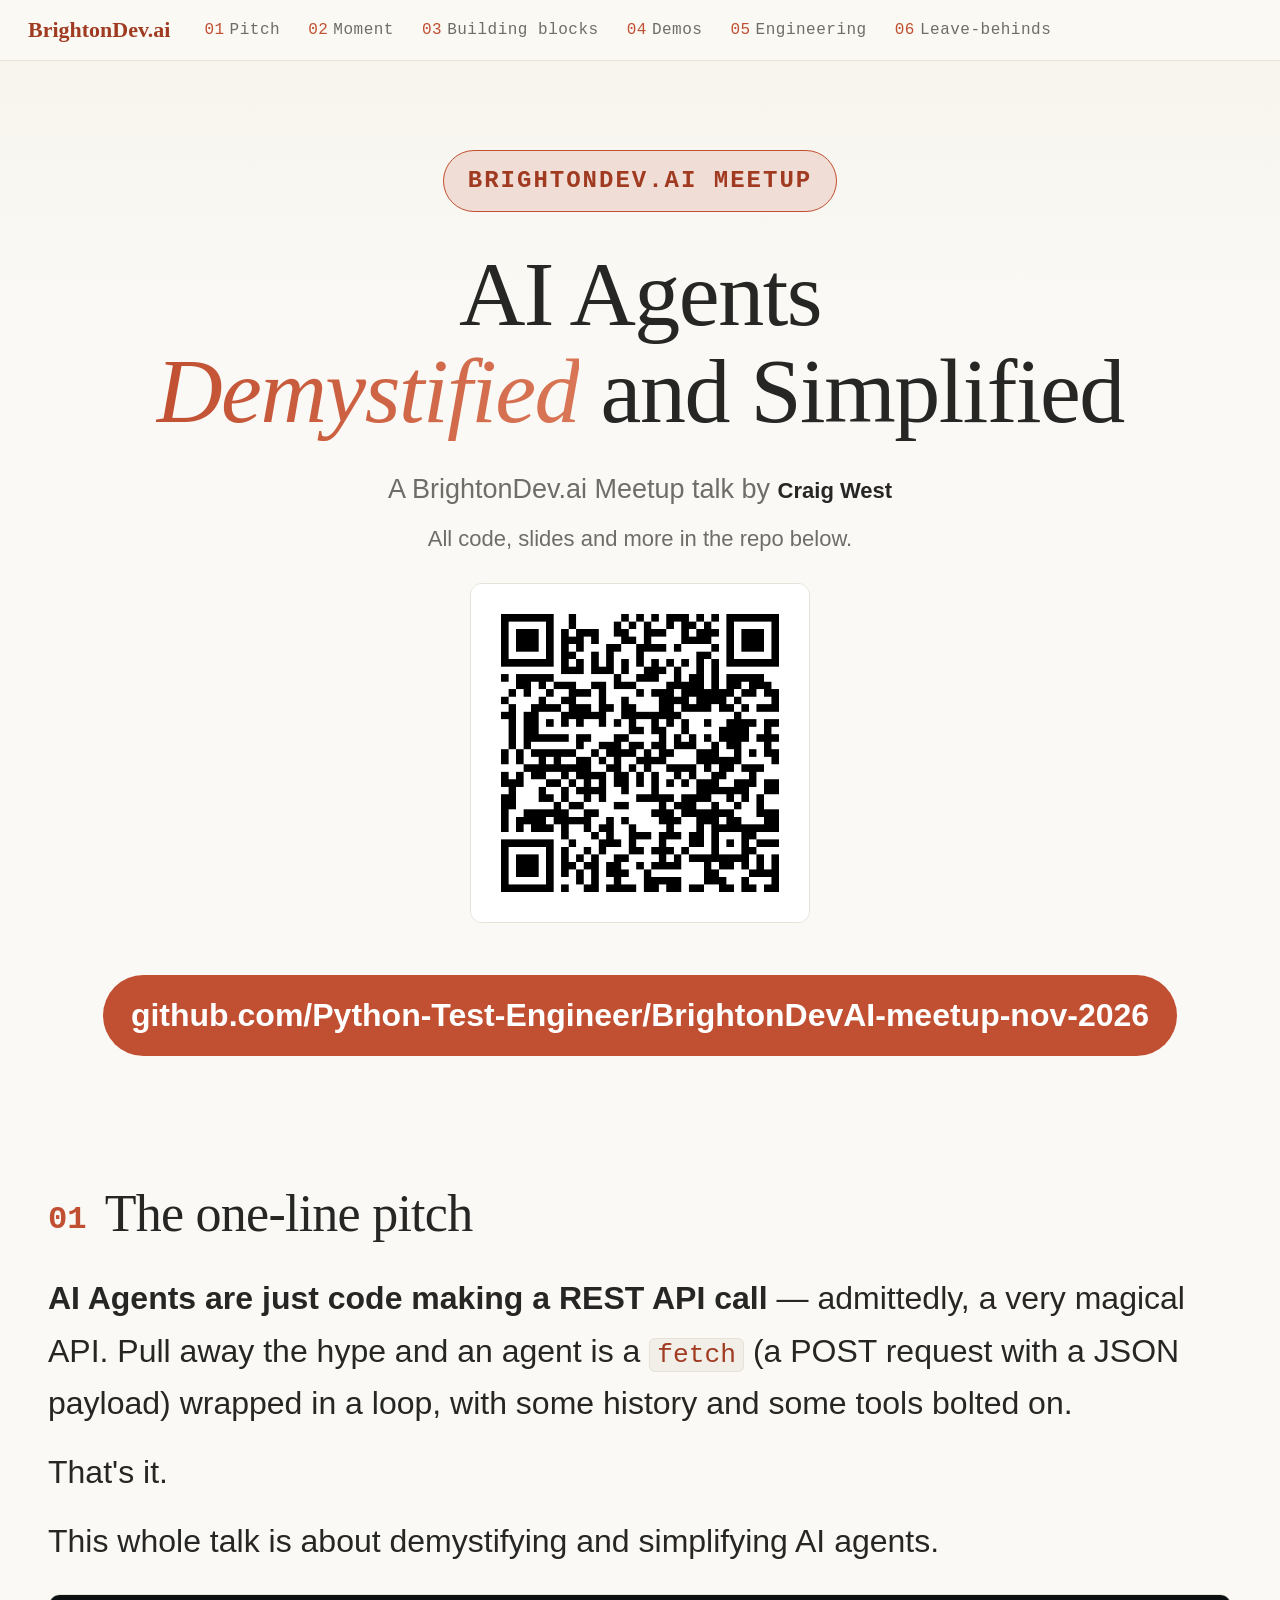
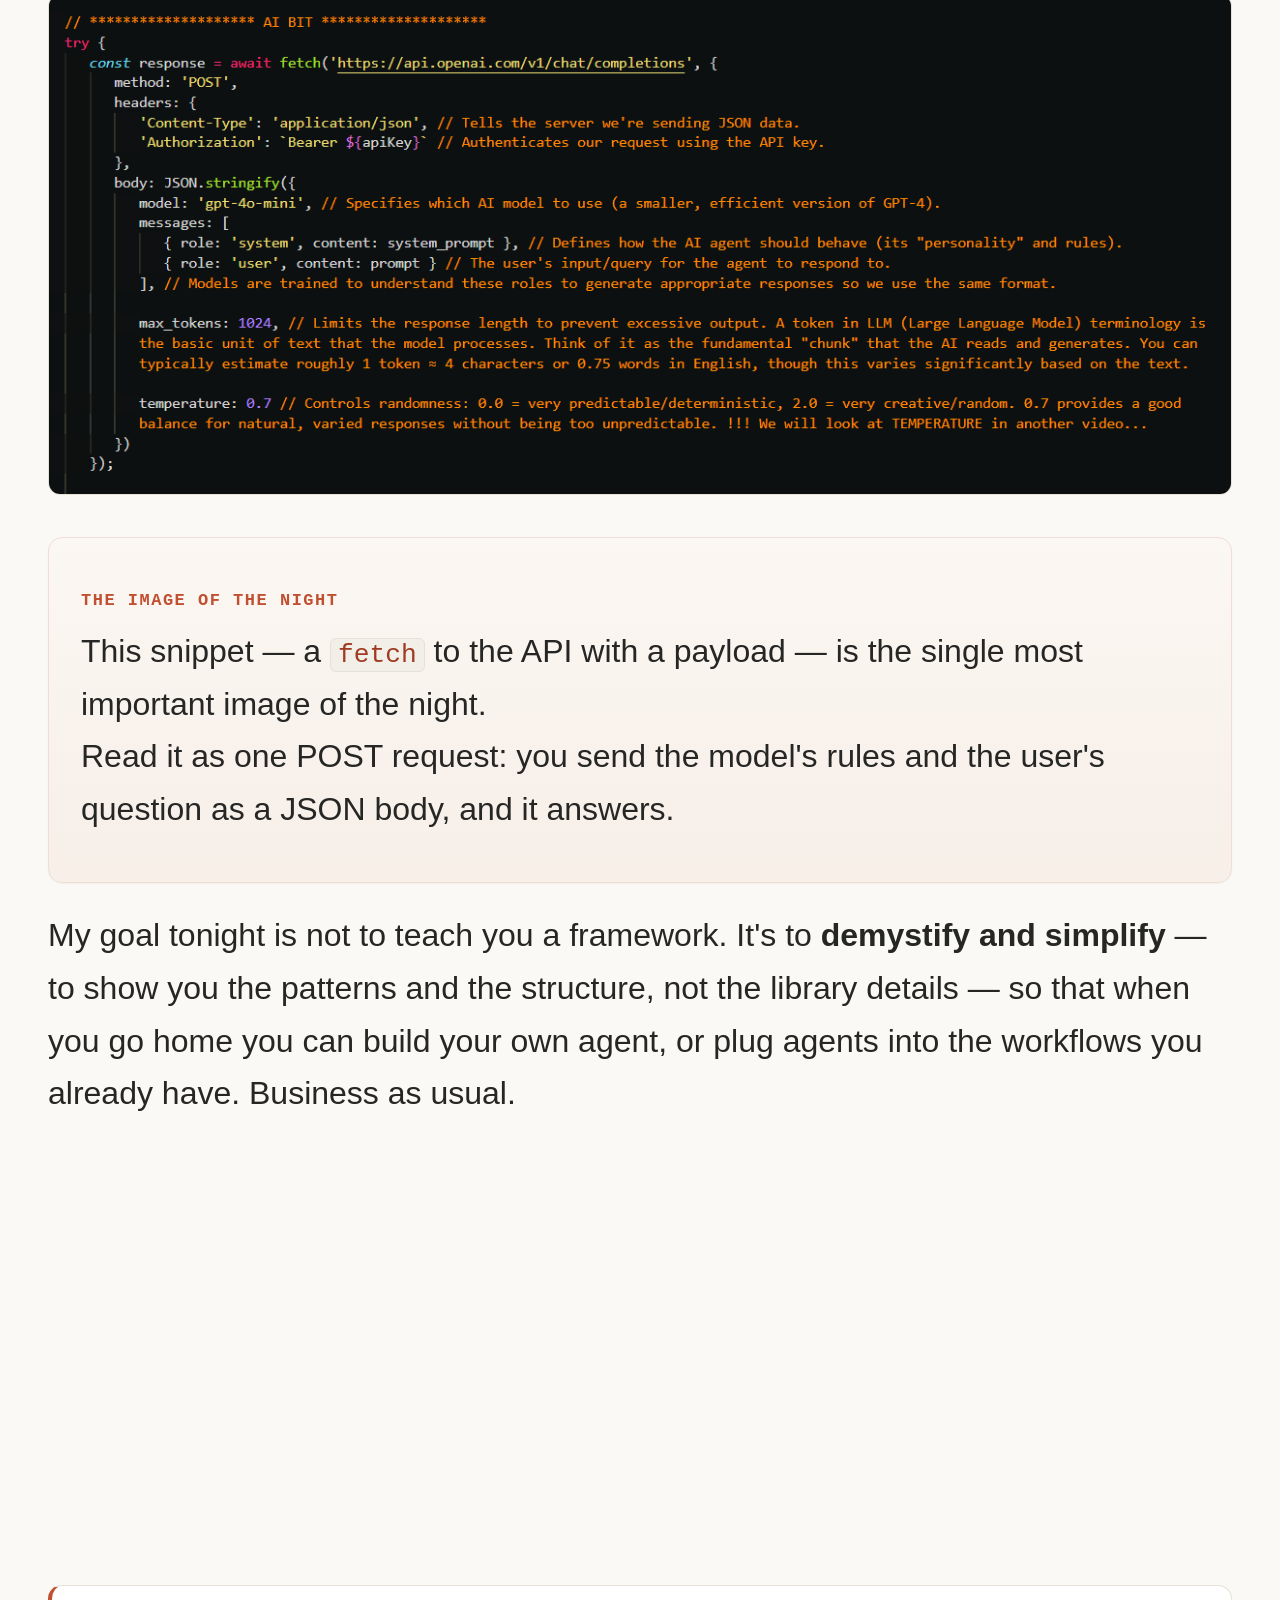
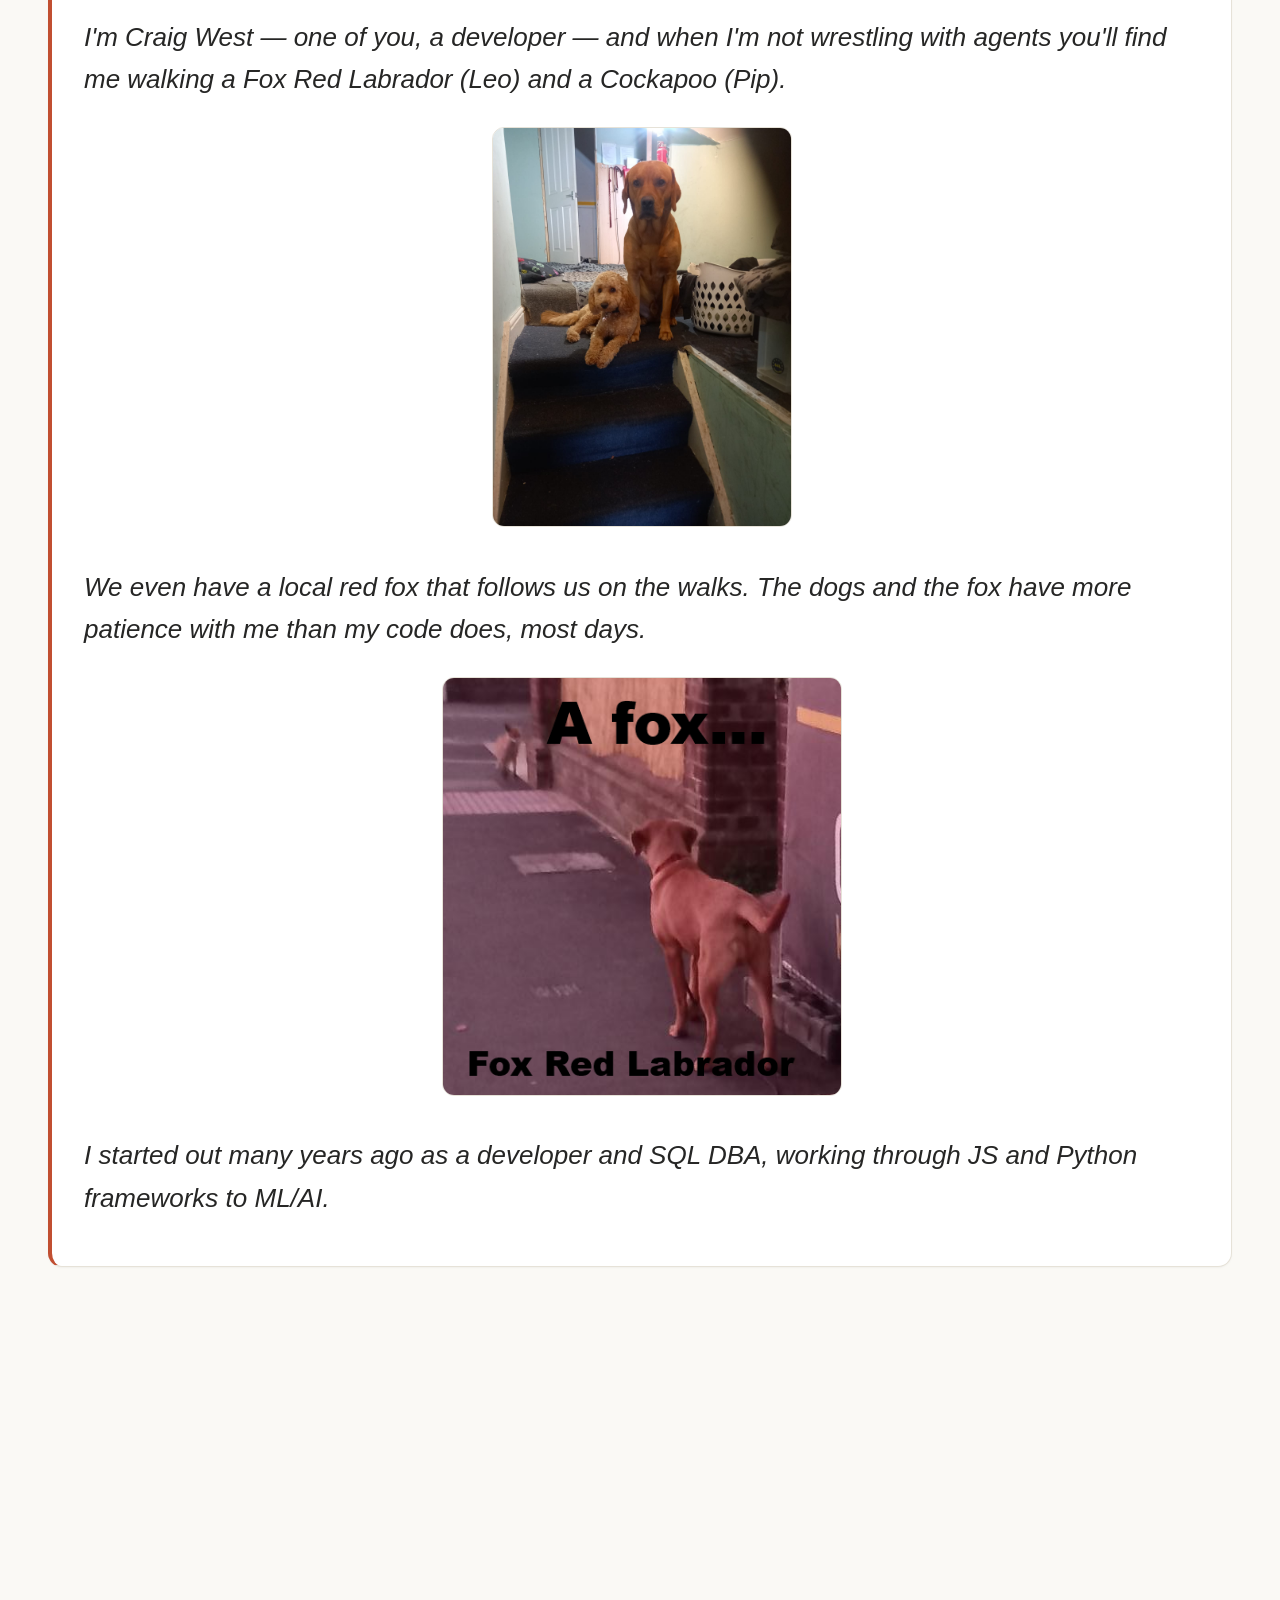
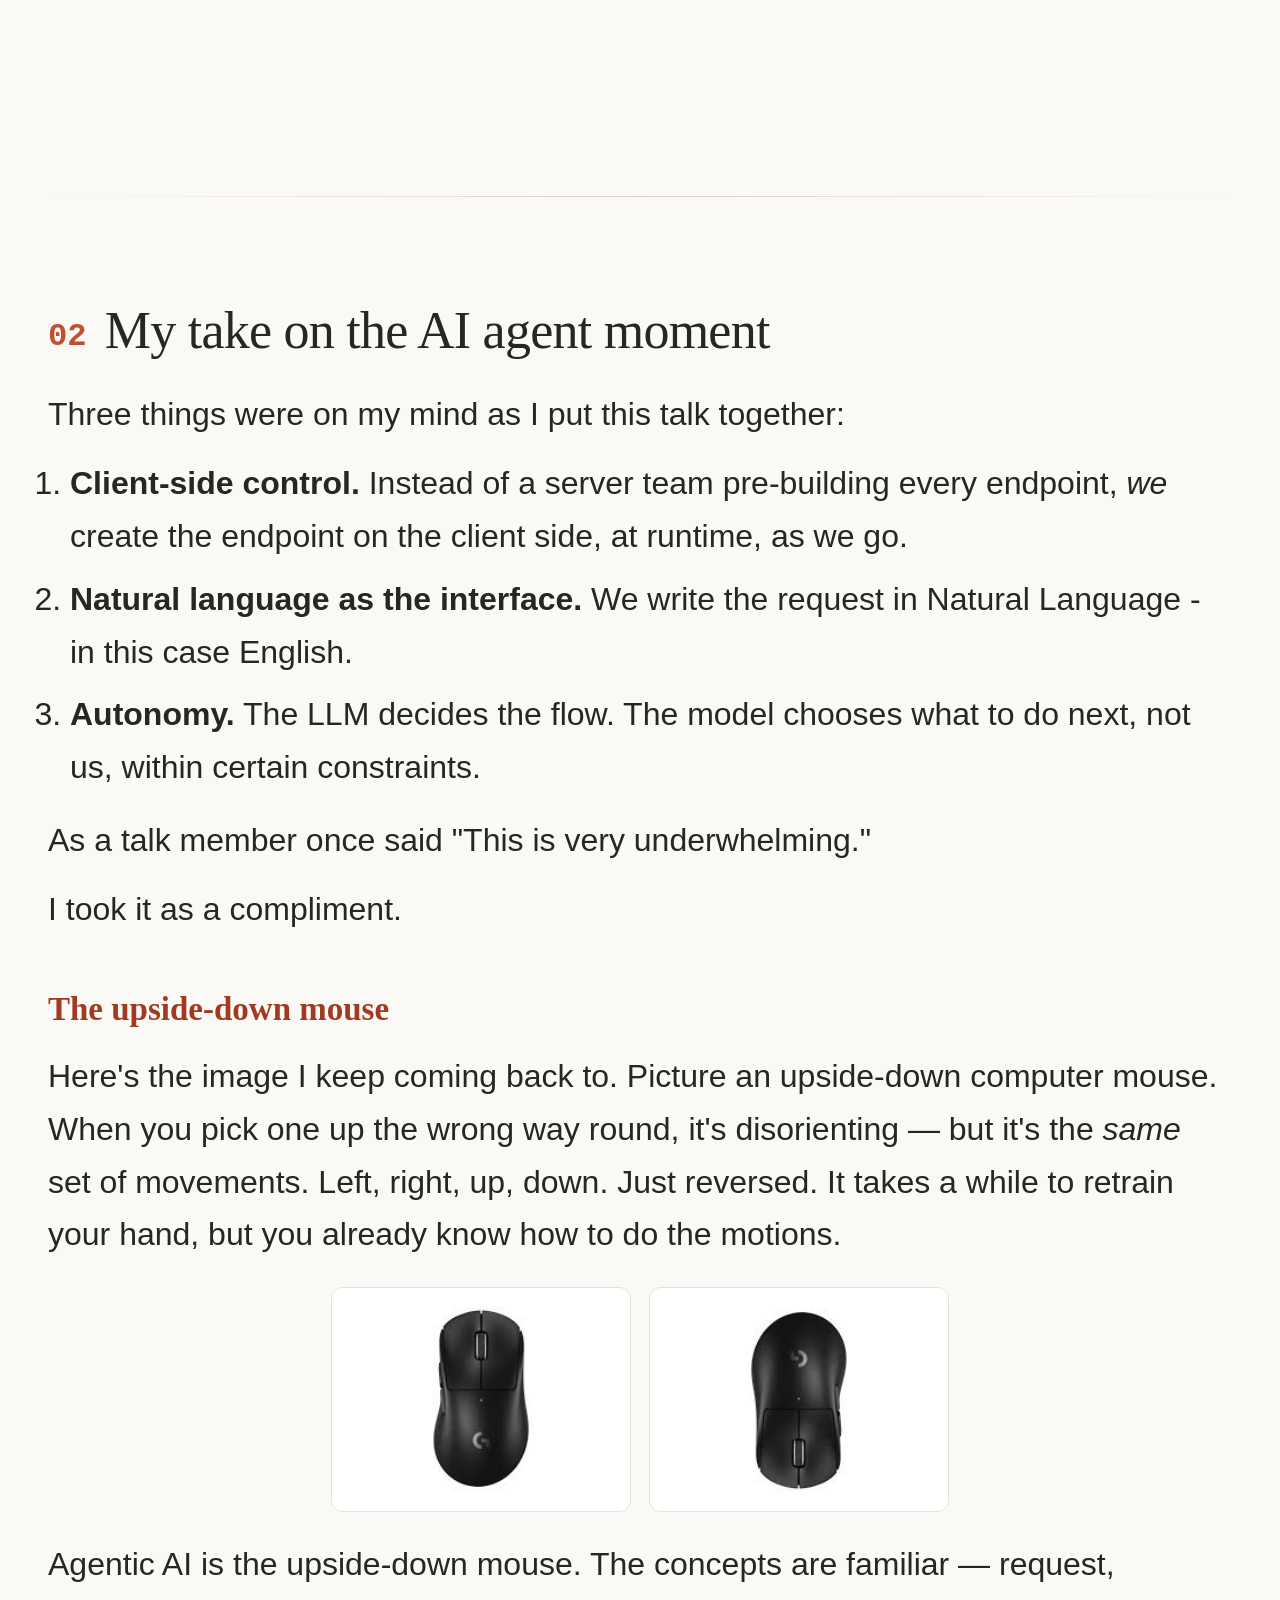
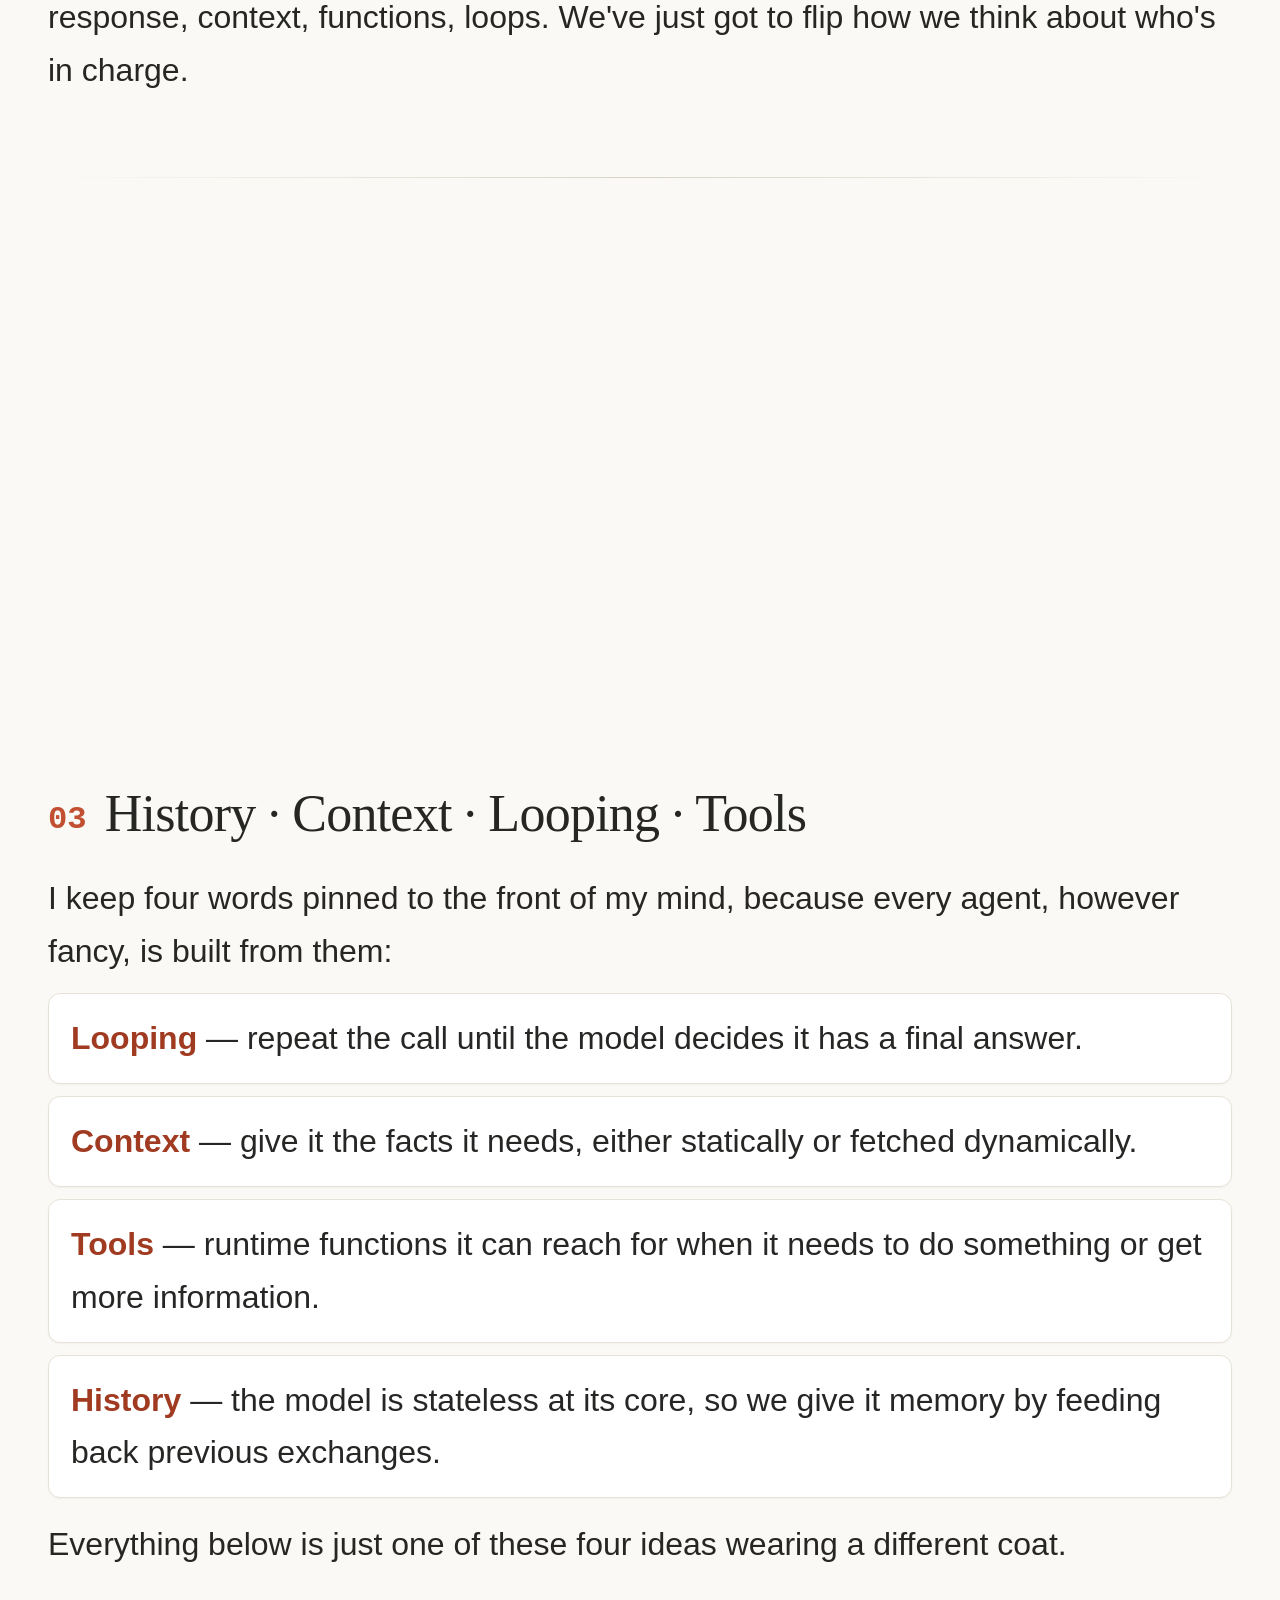
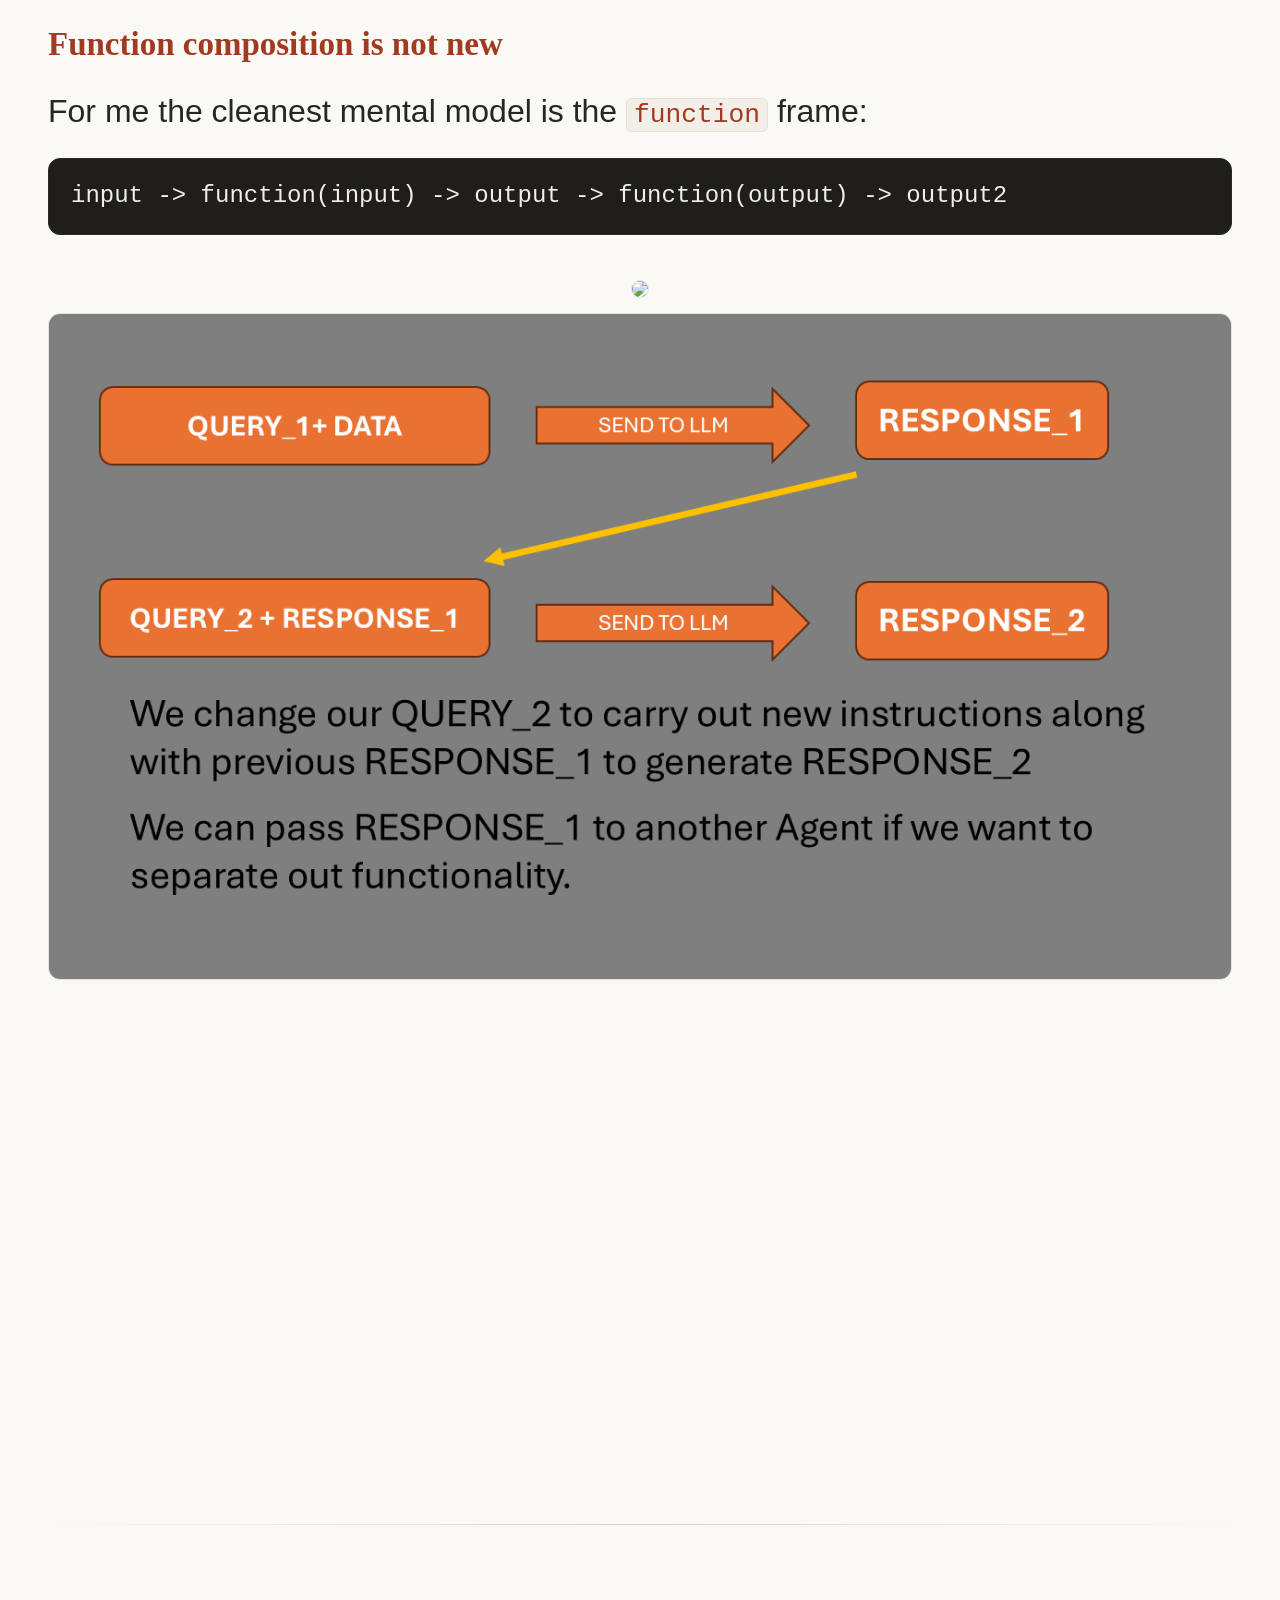
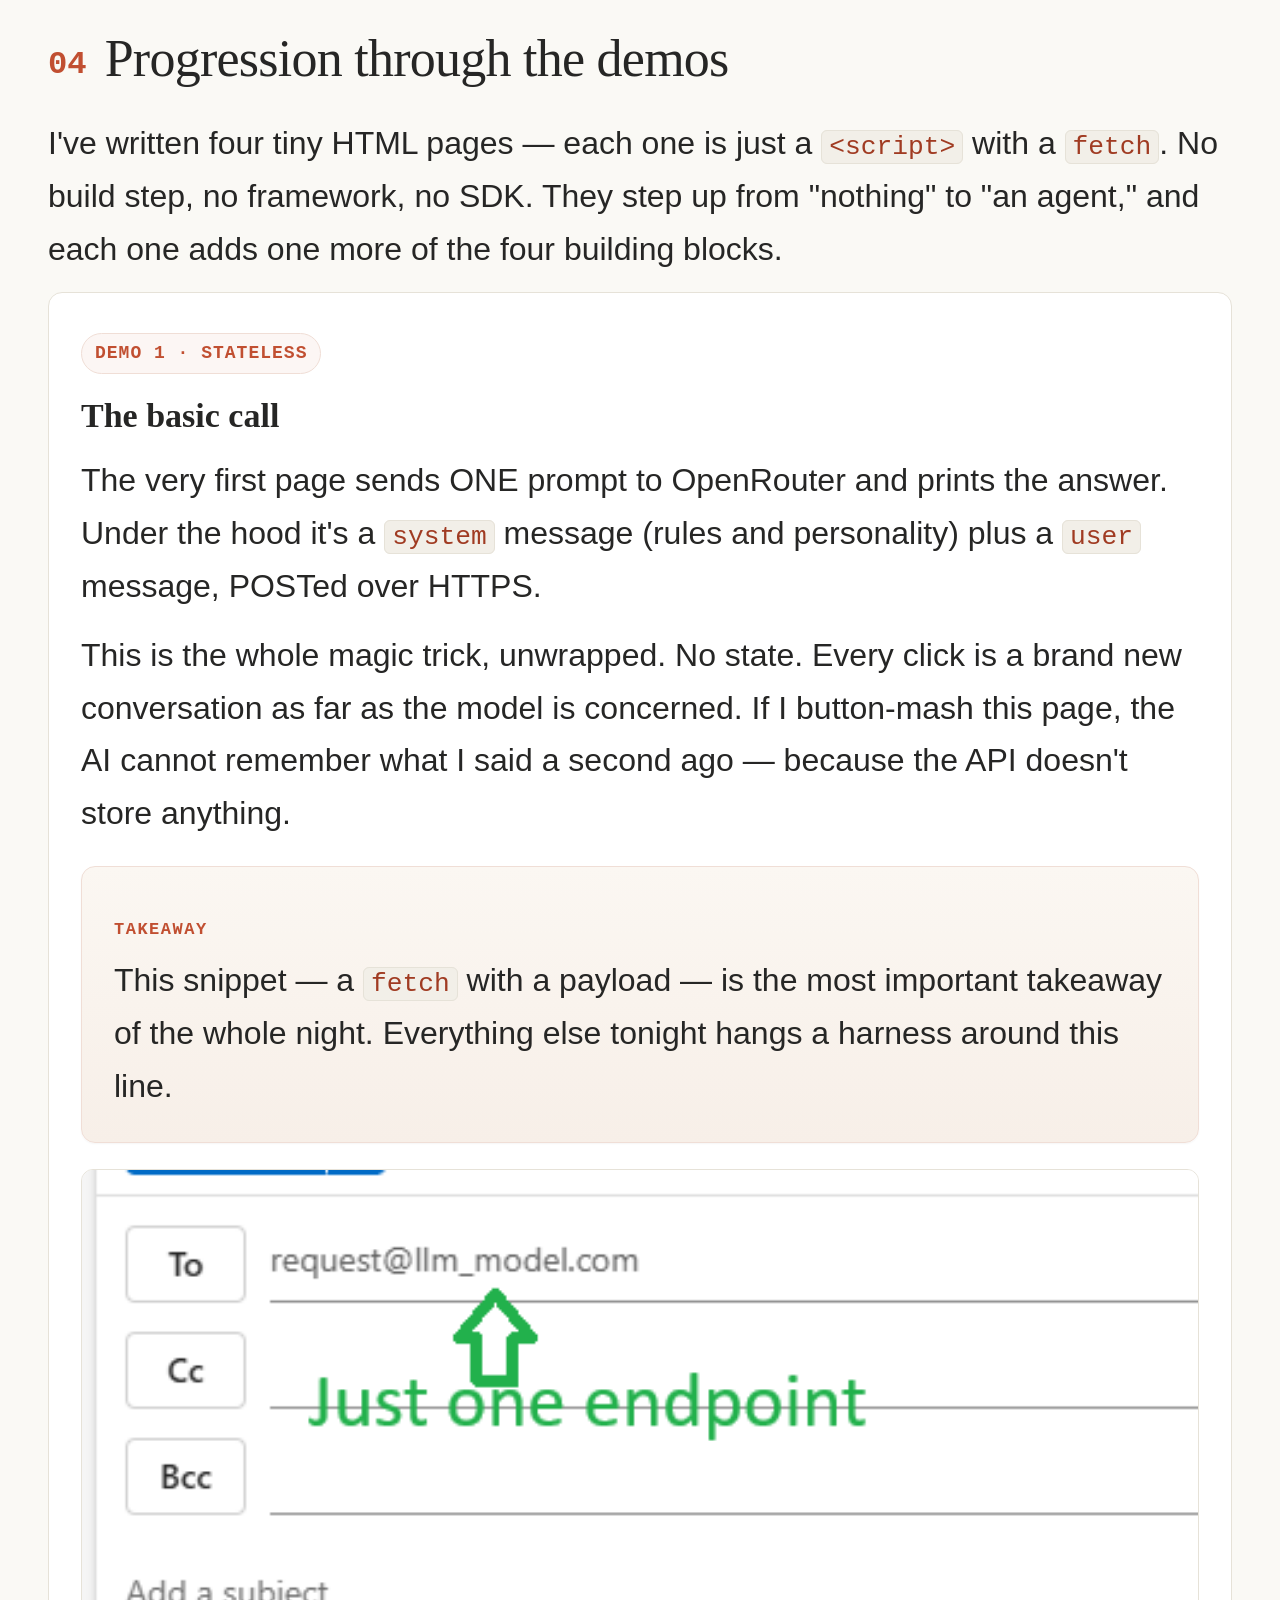
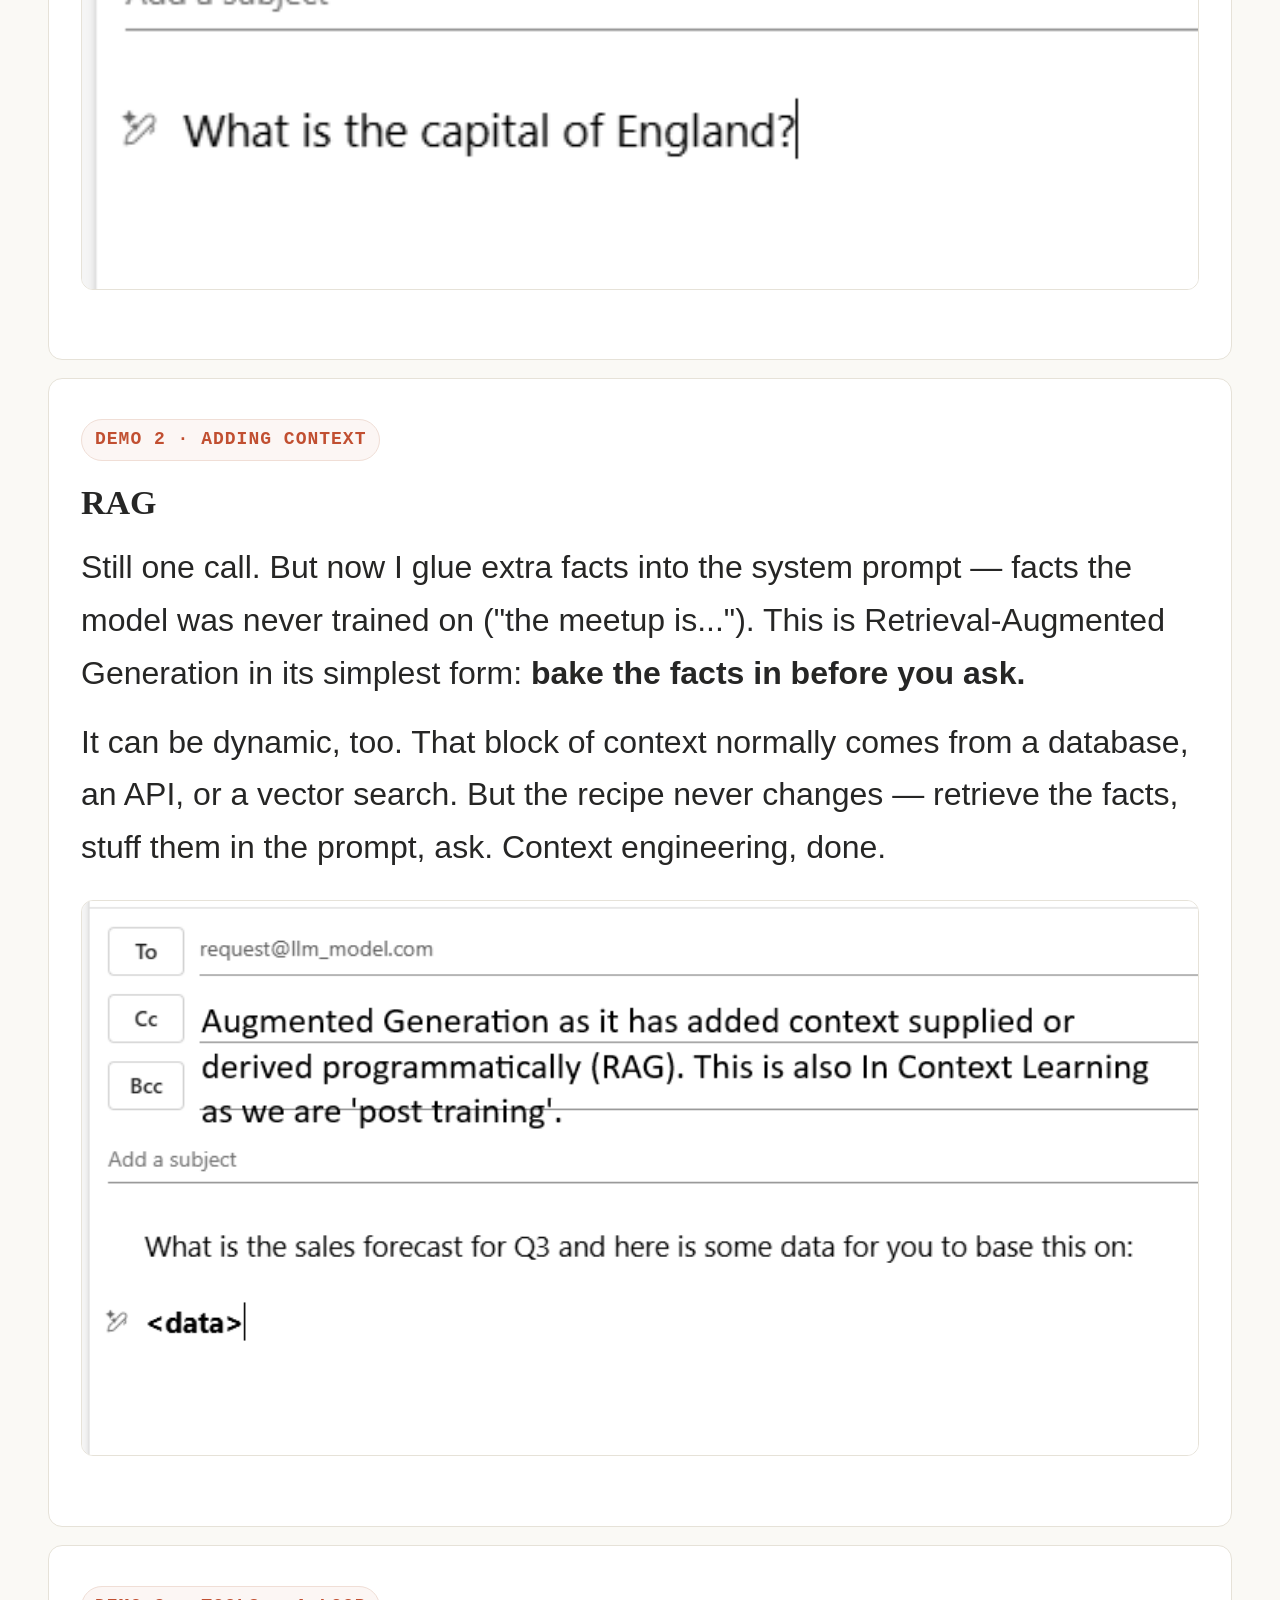
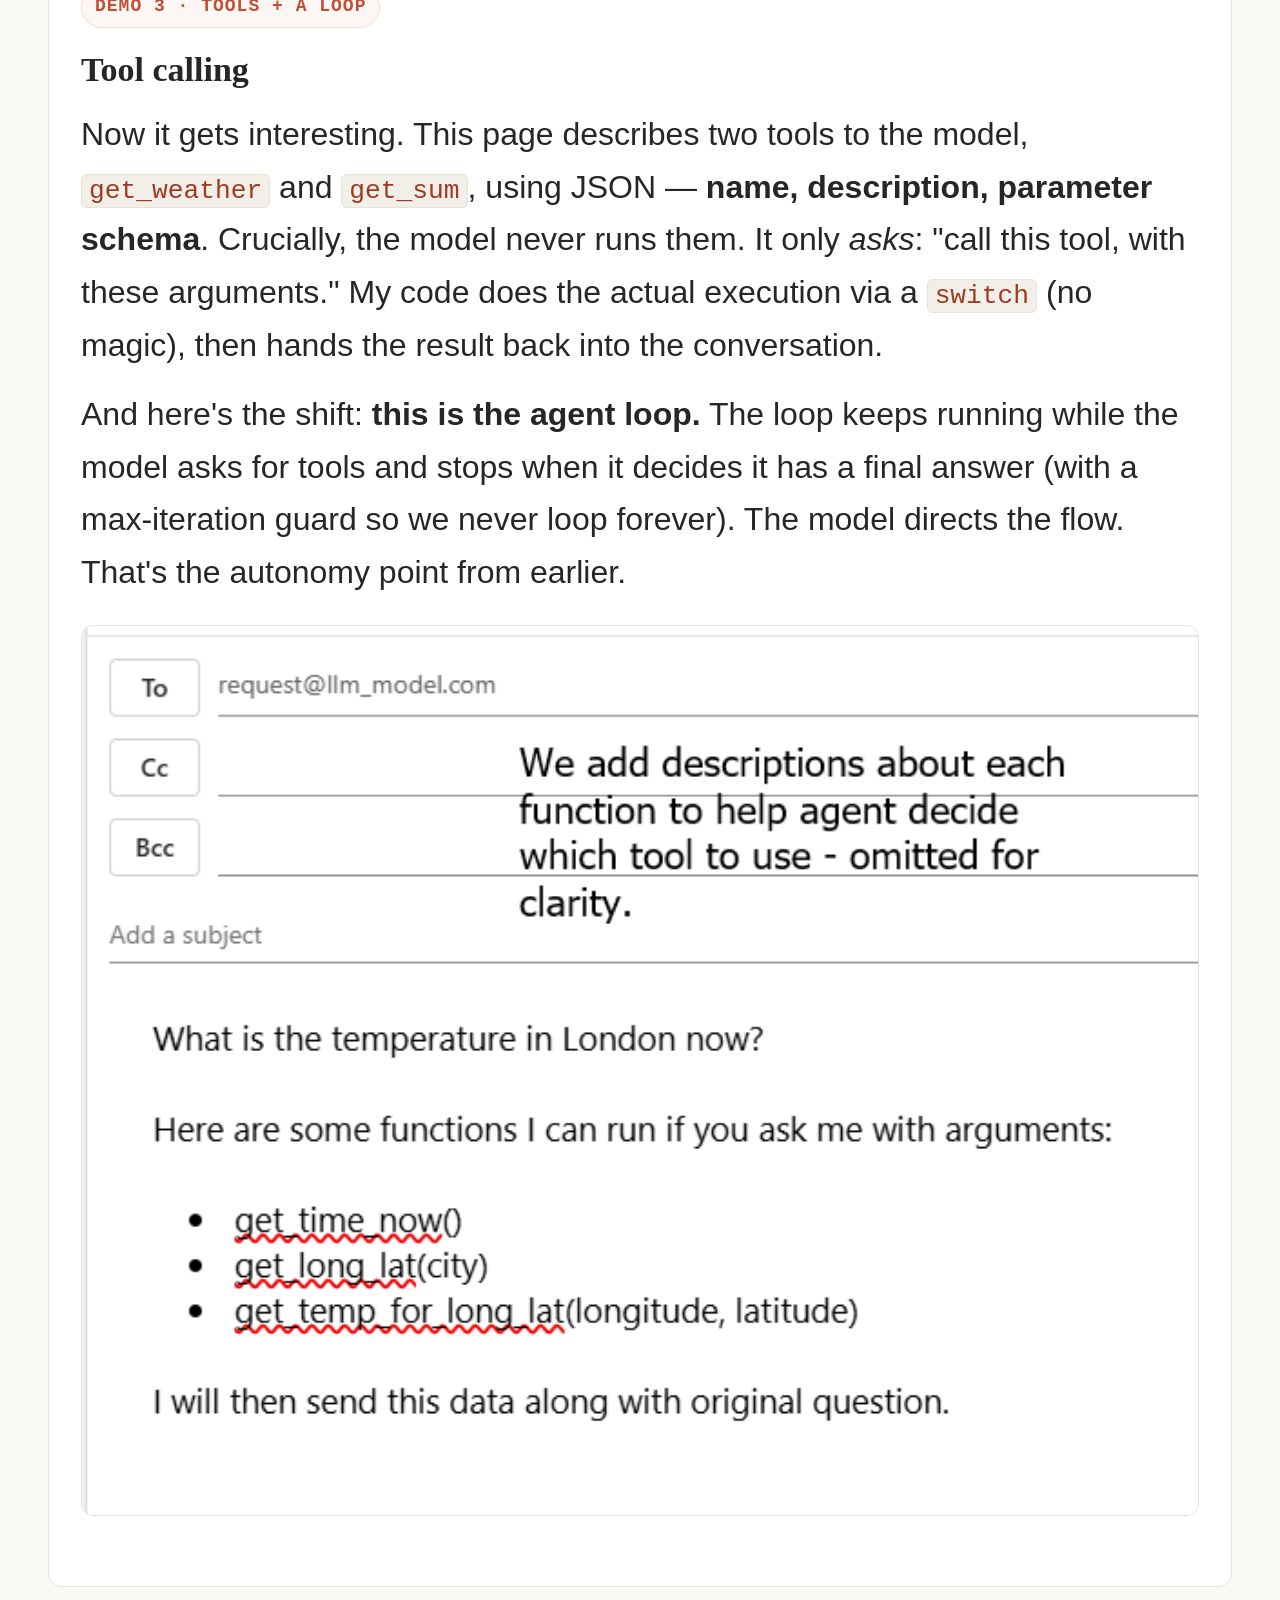
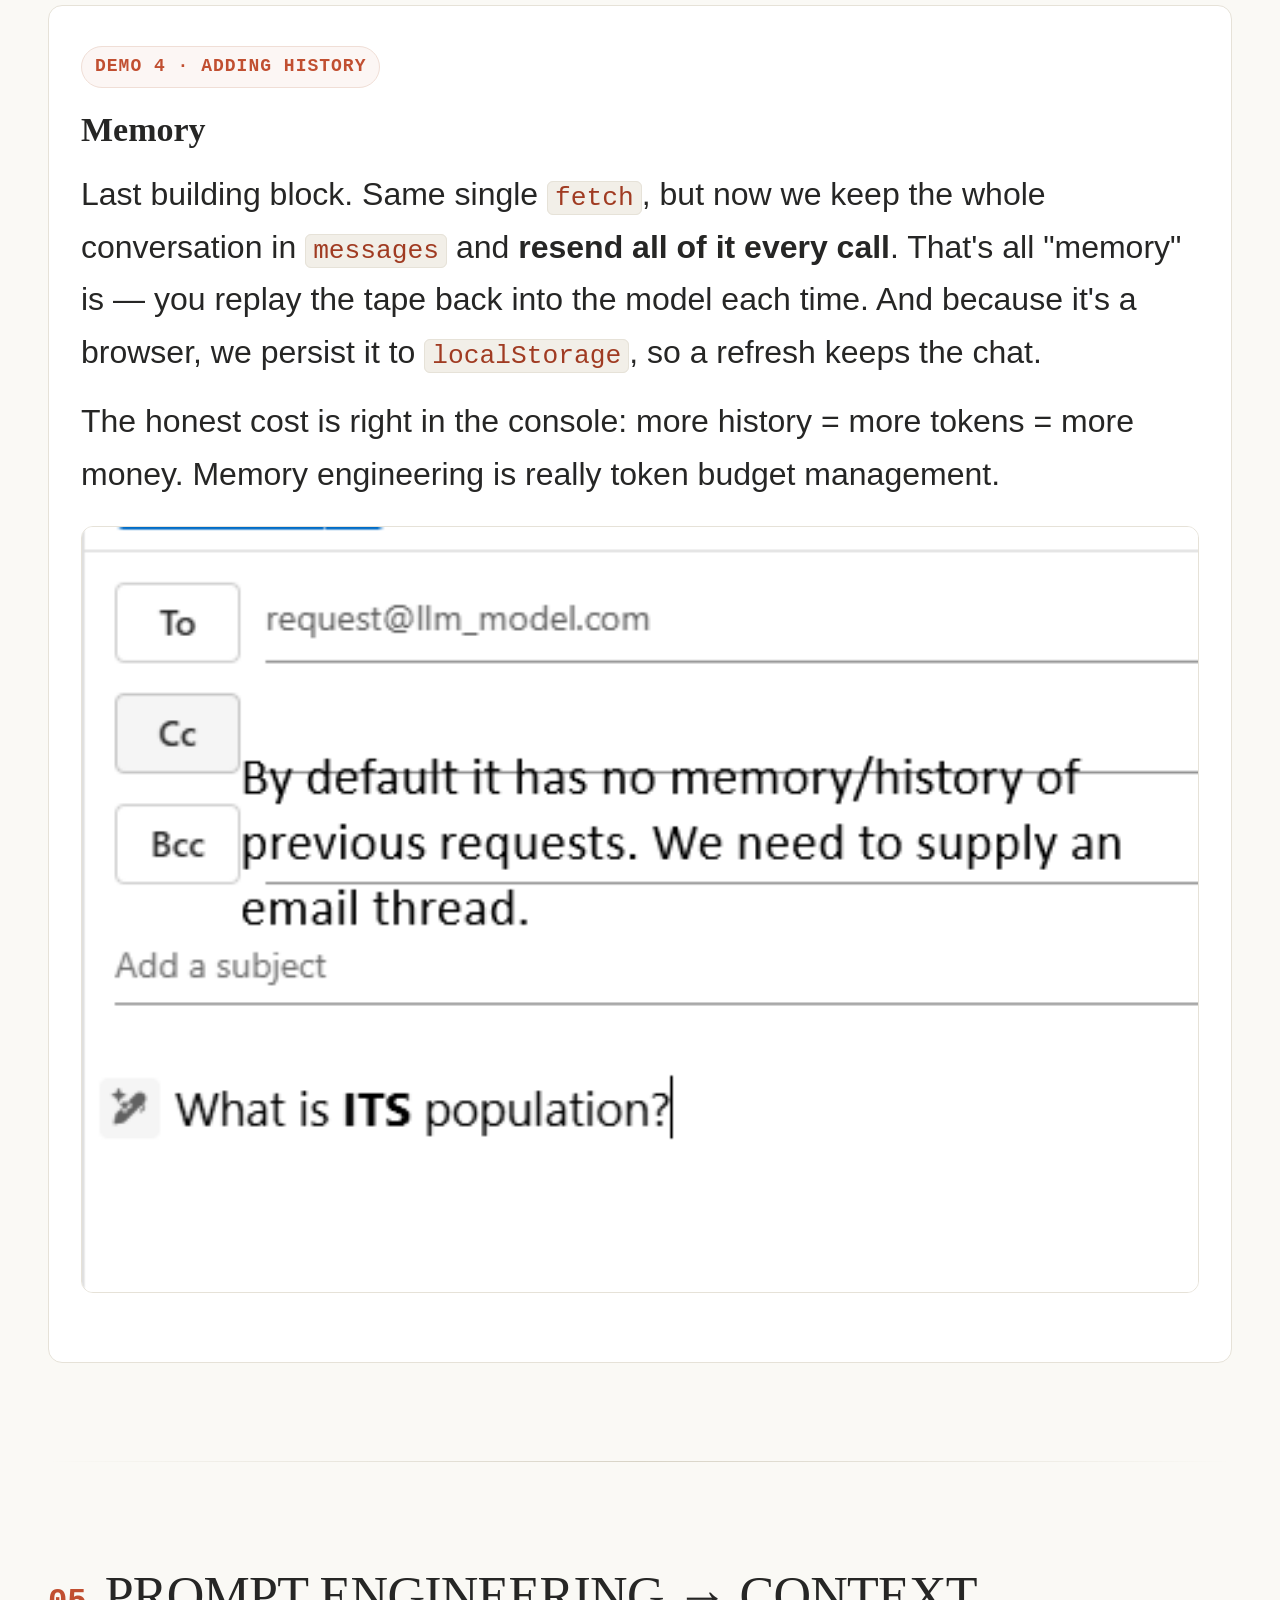
==== TALK.html @ 9b1388b6 "add navbar" ====
<!DOCTYPE html>
<html lang="en">

<head>
  <meta charset="UTF-8">
  <meta name="viewport" content="width=device-width, initial-scale=1.0">
  <title>AI Agents — Demystified and Simplified</title>
  <style>
    :root {
      --bg: #faf9f5;
      --bg-soft: #f2efe8;
      --card: #ffffff;
      --border: #e6e2d8;
      --border-strong: #d8d3c6;
      --ink: #262625;
      --muted: #6e6d68;
      --faint: #8f8d86;
      --clay: #c14f31;
      --clay-strong: #a03b22;
      --clay-soft: #f0ded6;
      --rust: #d97757;
      --code-bg: #1f1e1d;
      --code-ink: #f0eee6;
      --code-muted: #8f8c84;
      --radius: 14px;
      --serif: "Georgia", "Times New Roman", "Iowan Old Style", serif;
      --sans: -apple-system, BlinkMacSystemFont, "Segoe UI", Roboto, Helvetica, Arial, sans-serif;
      --mono: "SFMono-Regular", ui-monospace, Consolas, "Liberation Mono", Menlo, monospace;
    }

    * {
      box-sizing: border-box;
      margin: 0;
      padding: 0;
    }

    html {
      scroll-behavior: smooth;
    }

    body {
      font-family: var(--sans);
      background: linear-gradient(180deg, #f7f4ec 0%, var(--bg) 320px);
      color: var(--ink);
      line-height: 1.65;
      -webkit-font-smoothing: antialiased;
      font-size: 32px;
    }

    .wrap {
      max-width: 1280px;
      margin: 0 auto;
      padding: 0 48px 120px;
    }

    @media (max-width: 640px) {
      .wrap {
        padding: 0 20px 90px;
      }
    }

    /* ---------- nav ---------- */
    nav.top {
      position: fixed;
      top: 0;
      left: 0;
      right: 0;
      z-index: 500;
      display: flex;
      align-items: center;
      flex-wrap: nowrap;
      gap: 4px;
      background: rgba(250, 249, 245, .92);
      -webkit-backdrop-filter: blur(8px);
      backdrop-filter: blur(8px);
      border-bottom: 1px solid var(--border);
      padding: 10px 28px;
    }

    nav.top .brand {
      font-family: var(--serif);
      font-size: 22px;
      font-weight: 600;
      color: var(--clay-strong);
      margin-right: 18px;
      white-space: nowrap;
    }

    nav.top a {
      font-family: var(--mono);
      font-size: 16px;
      letter-spacing: .5px;
      color: var(--muted);
      padding: 7px 12px;
      border-radius: 8px;
      white-space: nowrap;
    }

    nav.top a:hover {
      color: var(--clay-strong);
      background: var(--clay-soft);
      text-decoration: none;
    }

    nav.top a .n {
      color: var(--clay);
      margin-right: 5px;
    }

    /* anchors land clear of the fixed nav */
    section {
      scroll-margin-top: 72px;
    }

    /* ---------- hero ---------- */
    header.hero {
      padding-top: 150px;
      text-align: center;
      position: relative;
    }
    .eyebrow {
      display: inline-block;
      font-family: var(--mono);
      font-size: 24px;
      letter-spacing: 2px;
      text-transform: uppercase;
      color: var(--clay-strong);
      border: 1.5px solid var(--clay);
      background: var(--clay-soft);
      padding: 10px 24px;
      border-radius: 999px;
      margin-bottom: 34px;
      font-weight: 600;
    }

    h1 {
      font-family: var(--serif);
      font-size: clamp(54px, 8vw, 92px);
      line-height: 1.06;
      font-weight: 500;
      letter-spacing: -1.5px;
      margin-bottom: 26px;
    }

    h1 .grad {
      background: linear-gradient(100deg, var(--clay) 0%, var(--rust) 100%);
      -webkit-background-clip: text;
      background-clip: text;
      color: transparent;
      font-style: italic;
    }

    .sub {
      color: var(--muted);
      font-size: 27px;
      max-width: 720px;
      margin: 0 auto 10px;
    }

    .github-url {
      color: var(--muted);
      font-size: 22px;
      margin-top: 6px;
    }

    .author {
      color: var(--muted);
      font-size: 22px;
    }

    .author b {
      color: var(--ink);
      font-weight: 600;
    }

    /* ---------- sections ---------- */
    section {
      margin-top: 96px;
    }

    h2 {
      font-family: var(--serif);
      font-size: clamp(38px, 5vw, 52px);
      font-weight: 500;
      letter-spacing: -0.75px;
      margin-bottom: 28px;
      padding-top: 8px;
      line-height: 1.15;
    }

    h2 .num {
      color: var(--clay);
      font-family: var(--mono);
      font-size: .62em;
      font-weight: 600;
      margin-right: 18px;
      letter-spacing: 0;
      vertical-align: 3px;
    }

    h3 {
      font-family: var(--serif);
      font-size: 33px;
      font-weight: 600;
      margin: 46px 0 14px;
      color: var(--clay-strong);
    }

    p {
      margin-bottom: 16px;
      color: var(--ink);
    }

    p.muted {
      color: var(--muted);
    }

    strong {
      color: var(--ink);
      font-weight: 700;
    }

    a {
      color: var(--clay);
      text-decoration: none;
    }

    a:hover {
      text-decoration: underline;
      text-underline-offset: 3px;
    }

    code {
      font-family: var(--mono);
      font-size: .82em;
      background: var(--bg-soft);
      border: 1px solid var(--border);
      border-radius: 6px;
      padding: 1px 7px;
      color: var(--clay-strong);
    }

    /* ---------- cards ---------- */
    .card {
      background: var(--card);
      border: 1px solid var(--border);
      border-radius: var(--radius);
      box-shadow: 0 1px 2px rgba(38, 38, 37, .04);
      padding: 30px 32px;
      margin: 26px 0;
    }

    .card.quote {
      border-left: 4px solid var(--clay);
      font-style: italic;
      color: var(--ink);
      font-size: 26px;
    }

    .card.quote strong {
      font-style: normal;
    }

    .card.note {
      background: linear-gradient(180deg, #fbf7f2, #f7efe8);
      border-color: var(--clay-soft);
    }

    .card.note .tag {
      display: inline-block;
      font-family: var(--mono);
      font-size: 17px;
      letter-spacing: 1.5px;
      text-transform: uppercase;
      color: var(--clay);
      margin-bottom: 10px;
      font-weight: 600;
    }

    /* ---------- lists ---------- */
    ol,
    ul {
      margin: 0 0 20px 22px;
    }

    li {
      margin-bottom: 10px;
    }

    .building-blocks {
      list-style: none;
      margin-left: 0;
    }

    .building-blocks li {
      background: var(--card);
      border: 1px solid var(--border);
      border-radius: 12px;
      padding: 18px 22px;
      margin-bottom: 12px;
      box-shadow: 0 1px 2px rgba(38, 38, 37, .04);
    }

    .building-blocks li b {
      color: var(--clay-strong);
    }

    /* ---------- images ---------- */
    figure {
      margin: 26px 0;
      text-align: center;
    }

    figure img {
      max-width: 100%;
      border-radius: 12px;
      border: 1px solid var(--border);
      background: var(--card);
    }

    figure.fig-left img {
      width: 300px;
    }

    figure.fig-med img {
      width: 400px;
    }

    figure.fig-wide img {
      width: 100%;
    }

    figure.fig-api img {
      width: 100%;
    }

    figure.fig-qr img {
      width: 340px;
    }

    figcaption {
      margin-top: 12px;
      color: var(--muted);
      font-size: 22px;
      font-style: italic;
    }

    .img-row {
      display: flex;
      gap: 18px;
      justify-content: center;
      flex-wrap: wrap;
    }

    .img-row figure {
      margin: 10px 0;
    }

    .img-row img {
      width: 300px;
    }

    /* ---------- code ---------- */
    pre {
      background: var(--code-bg);
      border: 1px solid #2c2a28;
      border-radius: 12px;
      padding: 18px 22px;
      overflow-x: auto;
      font-family: var(--mono);
      font-size: 24px;
      color: var(--code-ink);
      margin: 20px 0;
      line-height: 1.6;
    }

    pre .c {
      color: var(--code-muted);
      font-style: italic;
    }

    /* ---------- build blocks ---------- */
    .demos {
      display: grid;
      grid-template-columns: 1fr;
      gap: 0;
    }

    .demo {
      background: var(--card);
      border: 1px solid var(--border);
      border-radius: var(--radius);
      padding: 28px 32px;
      margin-bottom: 18px;
      position: relative;
    }

    .demo .step {
      display: inline-flex;
      align-items: center;
      gap: 8px;
      font-family: var(--mono);
      font-size: 18px;
      font-weight: 600;
      letter-spacing: 1px;
      text-transform: uppercase;
      color: var(--clay);
      border: 1px solid var(--clay-soft);
      background: rgba(193, 79, 49, .05);
      padding: 5px 13px;
      border-radius: 999px;
      margin-bottom: 14px;
    }

    .demo h4 {
      font-family: var(--serif);
      font-size: 34px;
      font-weight: 600;
      margin-bottom: 10px;
    }

    /* ---------- footer ---------- */
    footer {
      margin-top: 110px;
      padding-top: 40px;
      border-top: 1px solid var(--border);
      text-align: center;
      color: var(--muted);
    }

    .repo-btn {
      display: inline-block;
      margin: 10px 0 24px;
      padding: 14px 28px;
      background: var(--clay);
      color: #fff;
      font-weight: 600;
      border-radius: 999px;
      text-decoration: none;
      transition: transform .15s ease, background .15s ease, box-shadow .15s ease;
    }

    .repo-btn:hover {
      transform: translateY(-2px);
      background: var(--clay-strong);
      box-shadow: 0 10px 30px rgba(193, 79, 49, .28);
      text-decoration: none;
    }

    .divider {
      margin: 80px auto;
      height: 1px;
      background: linear-gradient(90deg, transparent, var(--border-strong), transparent);
      border: 0;
    }

    /* ---------- lightbox ---------- */
    figure img {
      cursor: zoom-in;
      transition: filter .15s ease;
    }

    figure img:hover {
      filter: brightness(1.03) contrast(1.02);
    }

    .lightbox {
      position: fixed;
      inset: 0;
      z-index: 1000;
      display: flex;
      align-items: center;
      justify-content: center;
      background: rgba(20, 19, 18, .9);
      padding: 0;
      opacity: 0;
      visibility: hidden;
      transition: opacity .2s ease, visibility .2s ease;
      cursor: zoom-out;
    }

    .lightbox.open {
      opacity: 1;
      visibility: visible;
    }

    .lightbox .lb-stage {
      display: flex;
      align-items: center;
      justify-content: center;
      gap: 16px;
      width: 100%;
      height: 100%;
      padding: 40px;
    }

    .lightbox .lb-stage img {
      object-fit: contain;
      background: transparent;
      transform: scale(.96);
      transition: transform .2s ease;
    }

    .lightbox.open .lb-stage img {
      transform: scale(1);
    }

    .lightbox .lb-stage.single {
      padding: 0;
      gap: 0;
    }

    .lightbox .lb-stage.single img {
      width: 100%;
      height: 100%;
    }

    .lightbox .lb-stage.multi {
      padding: 0 40px;
    }

    .lightbox .lb-stage.multi img {
      flex: 1 1 0;
      min-width: 0;
      height: 100%;
      max-width: calc(50% - 8px);
    }

    .lightbox .lb-close {
      position: absolute;
      top: 20px;
      right: 26px;
      z-index: 3;
      width: 52px;
      height: 52px;
      border: 0;
      border-radius: 50%;
      background: rgba(255, 255, 255, .12);
      color: #fff;
      font-size: 34px;
      line-height: 1;
      cursor: pointer;
      display: flex;
      align-items: center;
      justify-content: center;
      transition: background .15s ease;
    }

    .lightbox .lb-close:hover {
      background: rgba(255, 255, 255, .25);
    }

    .lightbox .lb-caption {
      position: absolute;
      bottom: 24px;
      left: 0;
      right: 0;
      z-index: 3;
      text-align: center;
      color: rgba(255, 255, 255, .7);
      font-size: 20px;
      font-style: italic;
      padding: 0 40px;
    }
  </style>
</head>

<body>

  <nav class="top">
    <span class="brand">BrightonDev.ai</span>
    <a href="#pitch"><span class="n">01</span>Pitch</a>
    <a href="#moment"><span class="n">02</span>Moment</a>
    <a href="#blocks"><span class="n">03</span>Building blocks</a>
    <a href="#demos"><span class="n">04</span>Demos</a>
    <a href="#engineering"><span class="n">05</span>Engineering</a>
    <a href="#leave"><span class="n">06</span>Leave-behinds</a>
  </nav>

  <header class="hero">
    <span class="eyebrow">BrightonDev.ai Meetup</span>
    <h1>AI Agents<br><span class="grad">Demystified</span> and Simplified</h1>
    <p class="sub">A BrightonDev.ai Meetup talk by <span class="author"><b>Craig West</b></span></p>
    <p class="author">All code, slides and more in the repo below.</p>
    <figure class="fig-qr">
      <img src="./qr.png" alt="QR code linking to the GitHub repo">
    </figure>

    <p>
      <a class="repo-btn" href="https://github.com/Python-Test-Engineer/BrightonDevAI-meetup-nov-2026" target="_blank"
        rel="noopener">
        github.com/Python-Test-Engineer/BrightonDevAI-meetup-nov-2026
      </a>
    </p>
  </header>

  <main class="wrap">

    <!-- ============ PITCH ============ -->
    <section id="pitch">
      <h2><span class="num">01</span>The one-line pitch</h2>
      <p><strong>AI Agents are just code making a REST API call</strong> — admittedly, a very magical API. Pull away the
        hype and an agent is a <code>fetch</code> (a POST request with a JSON payload) wrapped in a loop, with some
        history and some tools bolted on.</p>
      <p>That's it.</p>
      <p>This whole talk is about demystifying and simplifying AI agents.</p>

      <figure class="fig-api">
        <img src="./01-REST-API.png" alt="A fetch to the API with a payload">
      </figure>

      <div class="card note">
        <span class="tag">The image of the night</span>
        <p style="margin:0">This snippet — a <code>fetch</code> to the API with a payload — is the single most important
          image of the night. </p>
        <p>Read it as one POST request: you send the model's rules and the user's question as a JSON
          body, and it answers.</p>
      </div>

      <p>My goal tonight is not to teach you a framework. It's to <strong>demystify and simplify</strong> — to show you
        the patterns and the structure, not the library details — so that when you go home you can build your own agent,
        or plug agents into the workflows you already have. Business as usual.</p>
      <br><br><br><br><br><br><br><br>
      <div class="card quote">
        <p style="margin:0">I'm Craig West — one of you, a developer — and when
          I'm not wrestling with agents you'll find me walking a Fox Red Labrador (Leo) and a Cockapoo (Pip).</p>

        <figure class="fig-left">
          <img src="./images/leo-and-pip-stairs.jpeg" alt="Leo and Pip on the stairs">
        </figure>


        <p style="margin:0">We even have a local red fox that follows us on the walks. The dogs and the fox have more
          patience with me than my code does, most days.</p>
        <figure class="fig-med">
          <img src="./images/leo-fox-daylight-2.png" alt="Leo and the fox in daylight">
        </figure>
        <p>I started out many years ago as a developer and SQL DBA, working through JS and Python frameworks to ML/AI.
        </p>
      </div>
    </section>
    <br><br><br><br><br><br><br><br>
    <hr class="divider">

    <!-- ============ MOMENT ============ -->
    <section id="moment">
      <h2><span class="num">02</span>My take on the AI agent moment</h2>

      <p>Three things were on my mind as I put this talk together:</p>
      <ol>
        <li><strong>Client-side control.</strong> Instead of a server team pre-building every endpoint, <em>we</em>
          create the endpoint on the client side, at runtime, as we go.</li>
        <li><strong>Natural language as the interface.</strong> We write the request in Natural Language - in this case
          English.</li>
        <li><strong>Autonomy.</strong> The LLM decides the flow. The model chooses what to do next, not us, within
          certain constraints.</li>
      </ol>
      <p>As a talk member once said "This is very underwhelming." </p>
      <p>I took it as a compliment.</p>

      <h3>The upside-down mouse</h3>
      <p>Here's the image I keep coming back to. Picture an upside-down computer mouse. When you pick one up the wrong
        way round, it's disorienting — but it's the <em>same</em> set of movements. Left, right, up, down. Just
        reversed. It takes a while to retrain your hand, but you already know how to do the motions.</p>
      <div class="img-row">
        <figure><img src="./images/mouse-up.jpg" alt="Mouse the right way up"></figure>
        <figure><img src="./images/mouse-down.jpg" alt="Upside-down mouse"></figure>
      </div>
      <p>Agentic AI is the upside-down mouse. The concepts are familiar — request, response, context, functions, loops.
        We've just got to flip how we think about who's in charge.</p>
    </section>

    <hr class="divider">
    <br><br><br><br><br><br><br><br>
    <!-- ============ BUILDING BLOCKS ============ -->
    <section id="blocks">
      <h2><span class="num">03</span>History · Context · Looping · Tools</h2>
      <p>I keep four words pinned to the front of my mind, because every agent, however fancy, is built from them:</p>
      <ul class="building-blocks">
        <li><b>Looping</b> — repeat the call until the model decides it has a final answer.</li>
        <li><b>Context</b> — give it the facts it needs, either statically or fetched dynamically.</li>
        <li><b>Tools</b> — runtime functions it can reach for when it needs to do something or get more information.
        <li><b>History</b> — the model is stateless at its core, so we give it memory by feeding back previous
          exchanges.</li>
        </li>
      </ul>
      <p>Everything below is just one of these four ideas wearing a different coat.</p>

      <h3>Function composition is not new</h3>
      <p>For me the cleanest mental model is the <code>function</code> frame:</p>
      <pre>input -&gt; function(input) -&gt; output -&gt; function(output) -&gt; output2</pre>
      <figure class="fig-wide">
        <img src="./images/  <figure class=" fig-wide">
        <img src="./images/100_INPUT_OUTPUT.png"
          alt="Reflection pattern — the output of one agent becomes the input of the next">
      </figure>
      </figure>

    </section>
    <br><br><br><br><br><br><br><br>
    <hr class="divider">

    <!-- ============ DEMOS ============ -->
    <section id="demos">
      <h2><span class="num">04</span>Progression through the demos</h2>
      <p>I've written four tiny HTML pages — each one is just a <code>&lt;script&gt;</code> with a <code>fetch</code>.
        No build step, no framework, no SDK. They step up from "nothing" to "an agent," and each one adds one more of
        the four building blocks.</p>

      <div class="demos">

        <div class="demo">
          <span class="step">Demo 1 · Stateless</span>
          <h4>The basic call</h4>
          <p>The very first page sends ONE prompt to OpenRouter and prints the answer. Under the hood it's a
            <code>system</code> message (rules and personality) plus a <code>user</code> message, POSTed over HTTPS.
          </p>
          <p>This is the whole magic trick, unwrapped. No state. Every click is a brand new conversation as far as the
            model is concerned. If I button-mash this page, the AI cannot remember what I said a second ago — because
            the API doesn't store anything.</p>
          <div class="card note">
            <span class="tag">Takeaway</span>
            <p style="margin:0">This snippet — a <code>fetch</code> with a payload — is the most important takeaway of
              the whole night. Everything else tonight hangs a harness around this line.</p>
          </div>

          <figure class="fig-wide">
            <img src="./images/email01-basic-request.png" alt="Demo 1 screenshot — the basic stateless call">
          </figure>
        </div>

        <div class="demo">
          <span class="step">Demo 2 · Adding Context</span>
          <h4>RAG</h4>
          <p>Still one call. But now I glue extra facts into the system prompt — facts the model was never trained on
            ("the meetup is..."). This is Retrieval-Augmented Generation in
            its simplest form: <strong>bake the facts in before you ask.</strong></p>
          <p>It can be dynamic, too. That block of context normally comes from a database, an API, or a vector search.
            But the recipe never changes — retrieve the facts, stuff them in the prompt, ask. Context engineering, done.
          </p>

          <figure class="fig-wide">
            <img src="./images/email03-with-context.png" alt="Demo 2 screenshot — adding context (RAG)">
          </figure>
        </div>

        <div class="demo">
          <span class="step">Demo 3 · Tools + a Loop</span>
          <h4>Tool calling</h4>
          <p>Now it gets interesting. This page describes two tools to the model, <code>get_weather</code> and
            <code>get_sum</code>, using JSON — <strong>name, description, parameter schema</strong>. Crucially, the
            model never runs them. It only <em>asks</em>: "call this tool, with these arguments." My code does the
            actual execution via a <code>switch</code> (no magic), then hands the result back into the conversation.
          </p>
          <p>And here's the shift: <strong>this is the agent loop.</strong> The loop keeps running while the model asks
            for tools and stops when it decides it has a final answer (with a max-iteration guard so we never loop
            forever). The model directs the flow. That's the autonomy point from earlier.</p>

          <figure class="fig-wide">
            <img src="./images/email04-tool-calling.png" alt="Demo 3 screenshot — tool calling and the agent loop">
          </figure>
        </div>

        <div class="demo">
          <span class="step">Demo 4 · Adding History</span>
          <h4>Memory</h4>
          <p>Last building block. Same single <code>fetch</code>, but now we keep the whole conversation in
            <code>messages</code> and <strong>resend all of it every call</strong>. That's all "memory" is — you replay
            the tape back into the model each time. And because it's a browser, we persist it to
            <code>localStorage</code>, so a refresh keeps the chat.
          </p>
          <p>The honest cost is right in the console: more history = more tokens = more money. Memory engineering is
            really token budget management.</p>

          <figure class="fig-wide">
            <img src="./images/email02-folow-up.png" alt="Demo 4 screenshot — adding history (memory)">
          </figure>
        </div>

      </div>
    </section>

    <hr class="divider">

    <!-- ============ ENGINEERING ============ -->
    <section id="engineering">
      <h2><span class="num">05</span>PROMPT ENGINEERING → CONTEXT ENGINEERING → HARNESS ENGINEERING</h2>
      <p>I want to end on the point that changed how I think.</p>
      <p>Tools to build your own coding agent are not as scary as they sound. You need: list files, read a file, edit a
        file, write a file — and honestly, <code>bash</code> alone is enough; it subsumes the rest.</p>
      <p>The bigger idea though, the one I keep telling people:</p>
      <div class="card quote">
        <p style="margin:0"><strong>A harness with a lower model can outperform a higher model.</strong> Often it's the
          harness — the loop, the context, the tools, the memory — that decides the outcome, not the raw intelligence of
          the LLM.</p>
      </div>
      <p>That's liberating. It means the craft and the content of our jobs still matter. The engineering around the
        model is what makes it sing. My minimal coding agent is just a loop that runs until it finds an answer — and
        then I look back at the demo and think: everything we saw tonight was already there in miniature.</p>
    </section>

    <hr class="divider">

    <!-- ============ LEAVE-BEHINDS ============ -->
    <section id="leave">
      <h2><span class="num">06</span>Leave-behinds</h2>
      <p>Everything tonight is in the repo — the HTML pages, the notes, links to the explainer videos, and my mini
        coding-agent for you to fork and build on.</p>
      <a class="repo-btn" href="https://github.com/Python-Test-Engineer/BrightonDevAI-meetup-nov-2026" target="_blank"
        rel="noopener">
        github.com/Python-Test-Engineer/BrightonDevAI-meetup-nov-2026
      </a>
      <p class="muted">Look at the patterns and the structure, not the code details. That is what got me through the
        upside-down-mouse moment — and it's what turns "AI agents" from a different world back into just code.</p>
    </section>

    <footer>
      <p>AI Agents — Demystified and Simplified · A BrightonDev.ai talk by Craig West</p>
    </footer>

  </main>

  <div class="lightbox" id="lightbox" aria-hidden="true" role="dialog" aria-modal="true">
    <button class="lb-close" id="lbClose" aria-label="Close">&times;</button>
    <div class="lb-stage single" id="lbStage"></div>
    <div class="lb-caption" id="lbCaption"></div>
  </div>

  <script>
    (function () {
      var lb = document.getElementById('lightbox');
      var lbStage = document.getElementById('lbStage');
      var lbCaption = document.getElementById('lbCaption');

      function open(items) {
        lbStage.innerHTML = '';
        lbStage.className = 'lb-stage ' + (items.length > 1 ? 'multi' : 'single');
        var captionParts = [];
        items.forEach(function (item) {
          var el = document.createElement('img');
          el.src = item.src;
          el.alt = item.alt || '';
          lbStage.appendChild(el);
          if (item.caption) captionParts.push(item.caption);
        });
        lbCaption.textContent = captionParts.join('  ·  ');
        lb.classList.add('open');
        lb.setAttribute('aria-hidden', 'false');
        document.body.style.overflow = 'hidden';
      }

      function close() {
        lb.classList.remove('open');
        lb.setAttribute('aria-hidden', 'true');
        document.body.style.overflow = '';
        setTimeout(function () { lbStage.innerHTML = ''; }, 200);
      }

      function itemFor(img) {
        var fig = img.closest('figure');
        var cap = fig ? fig.querySelector('figcaption') : null;
        return {
          src: img.currentSrc || img.src,
          alt: img.alt,
          caption: cap ? cap.textContent.trim() : (img.alt || '')
        };
      }

      document.querySelectorAll('figure img').forEach(function (img) {
        img.addEventListener('click', function () {
          // Images grouped in an .img-row open together (e.g. the two mouse photos)
          var row = img.closest('.img-row');
          var source = row ? row.querySelectorAll('figure img') : [img];
          var items = Array.prototype.map.call(source, itemFor);
          open(items);
        });
      });

      lb.addEventListener('click', function (e) {
        if (lb.classList.contains('open')) close();
      });

      document.addEventListener('keydown', function (e) {
        if (e.key === 'Escape' && lb.classList.contains('open')) close();
      });
    })();
  </script>
</body>

</html>
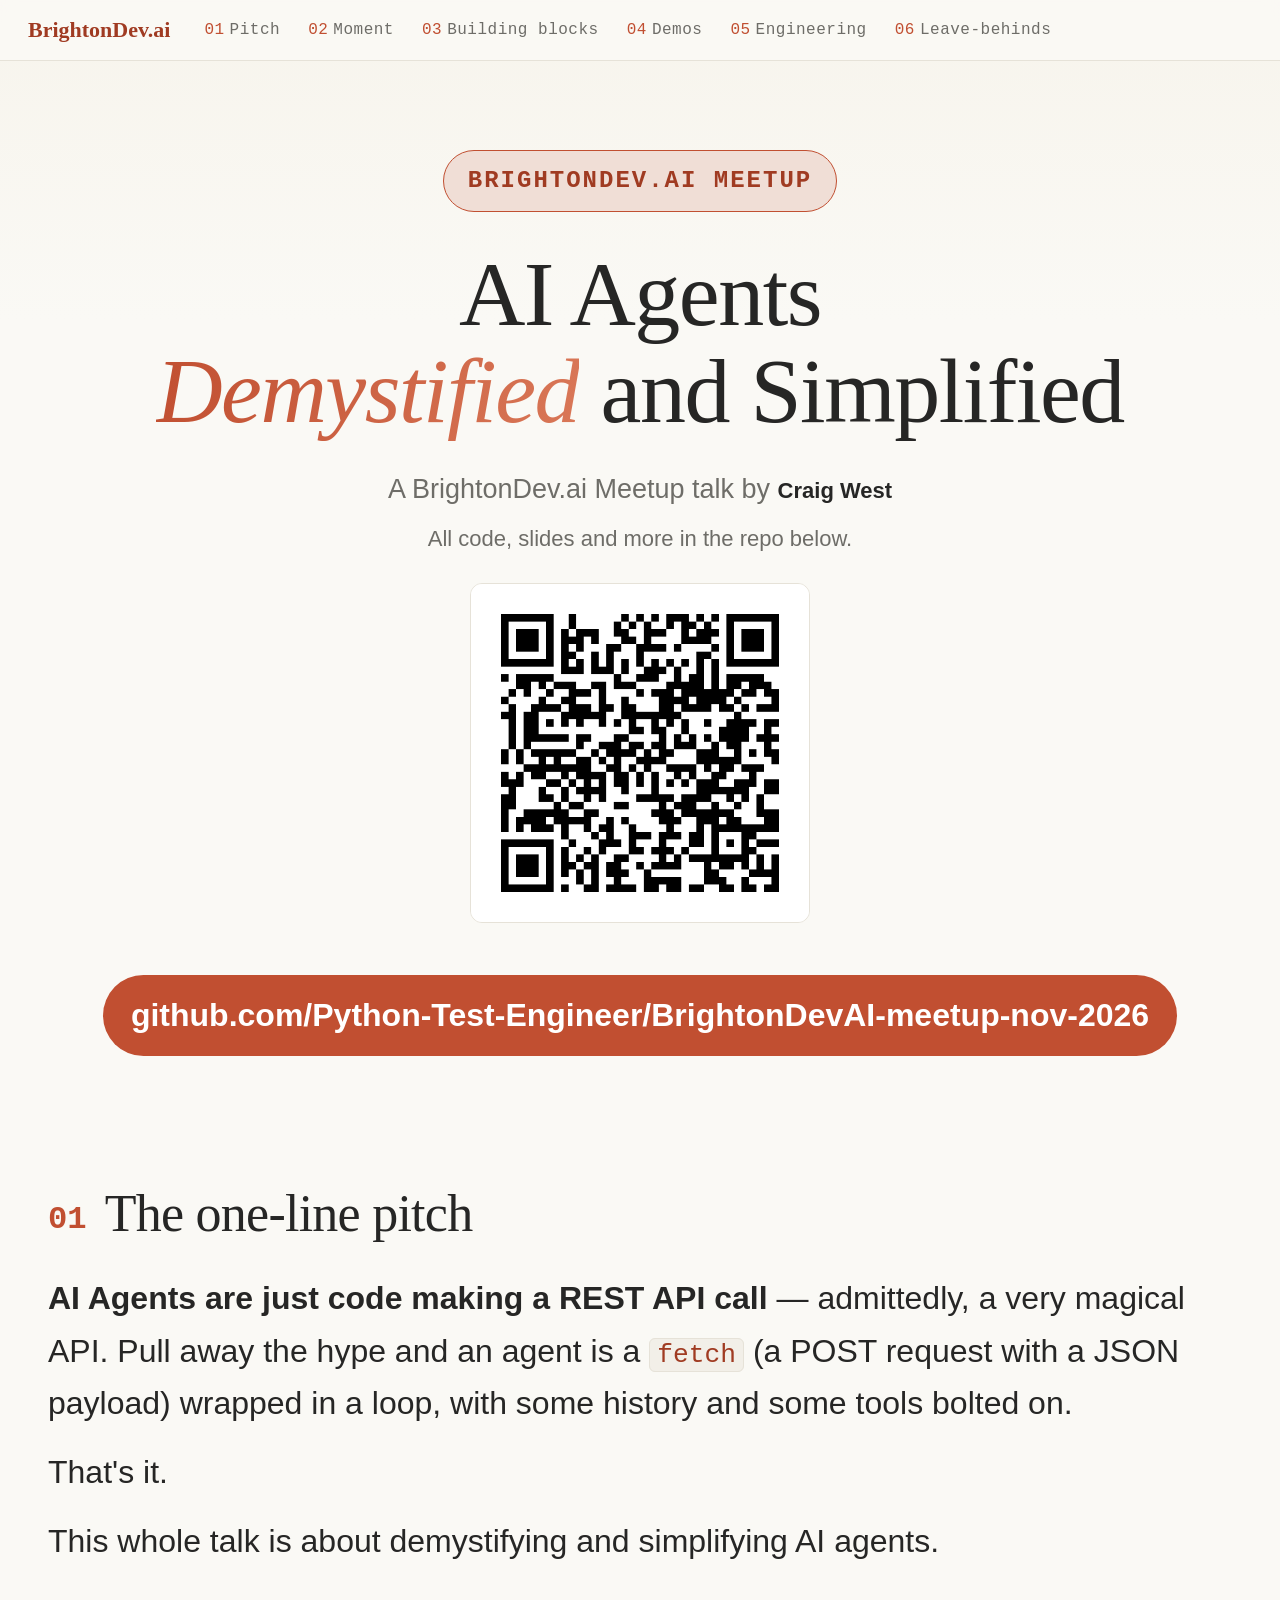
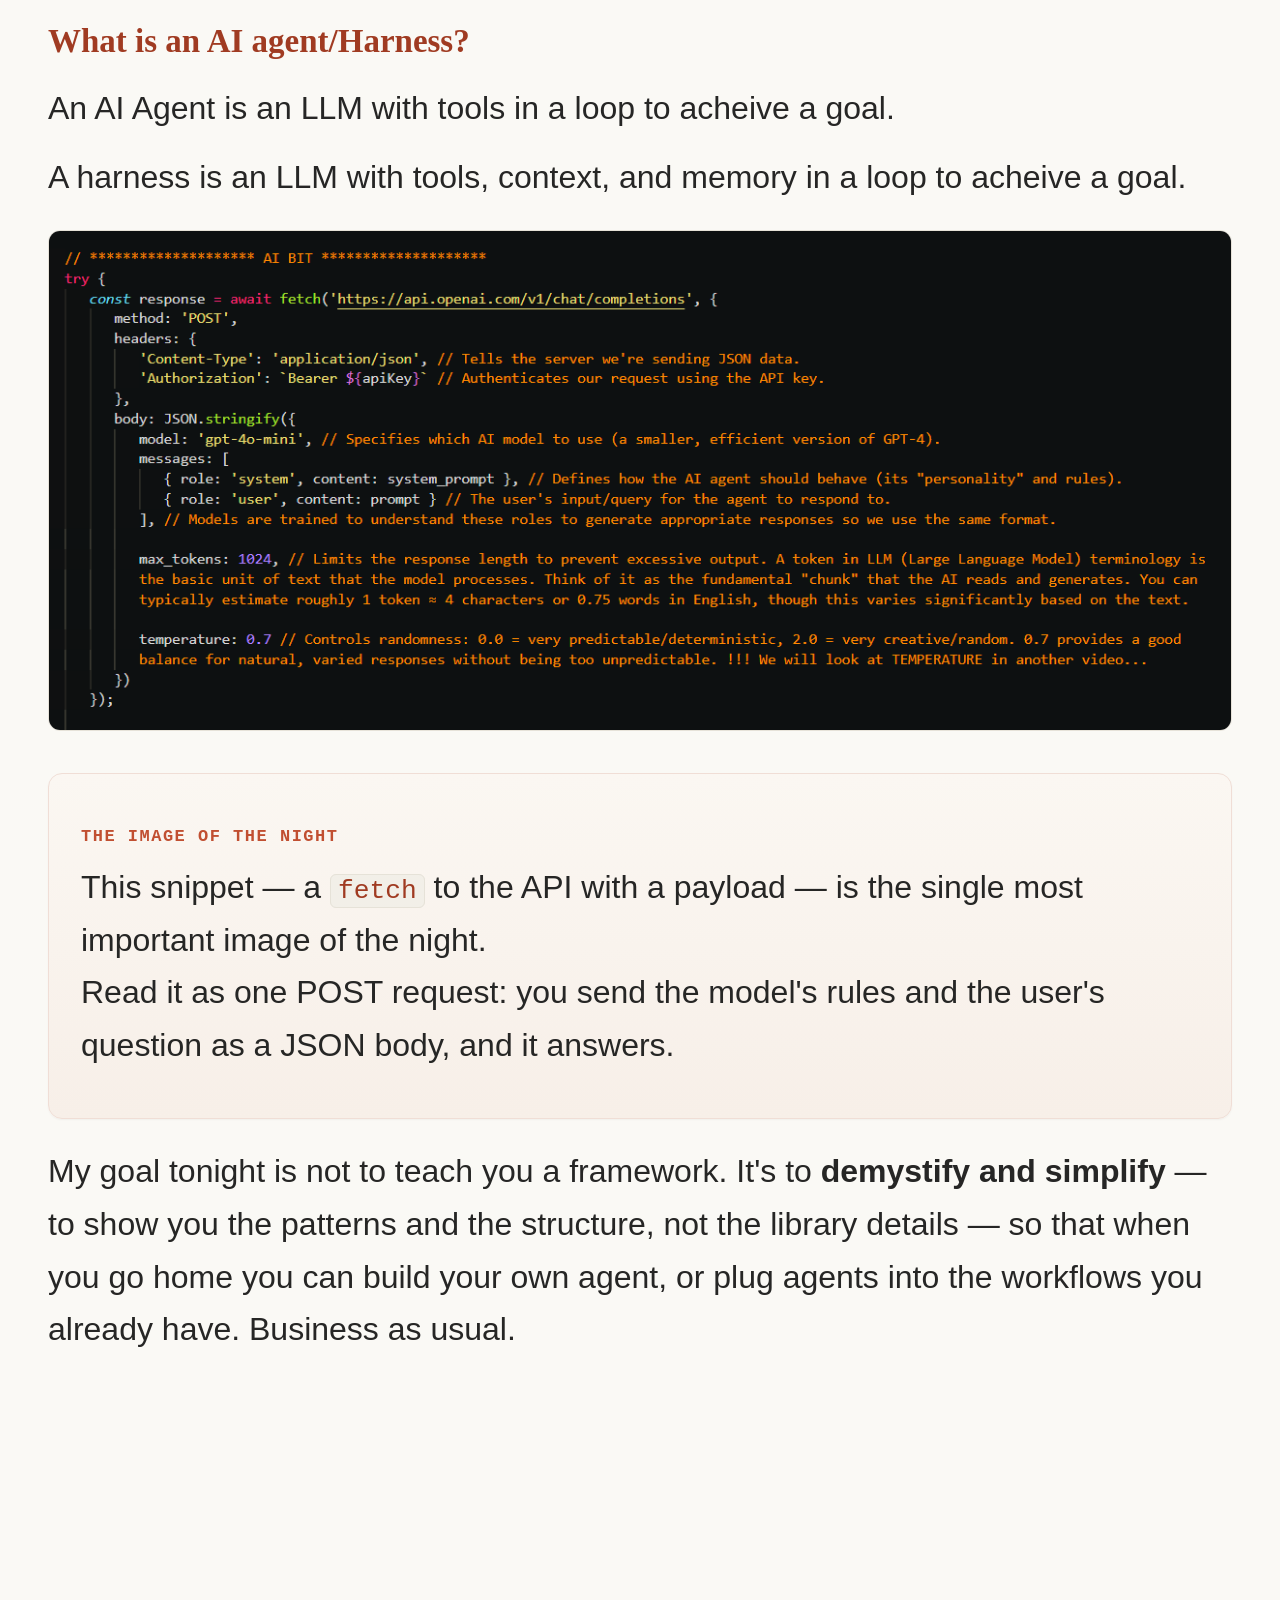
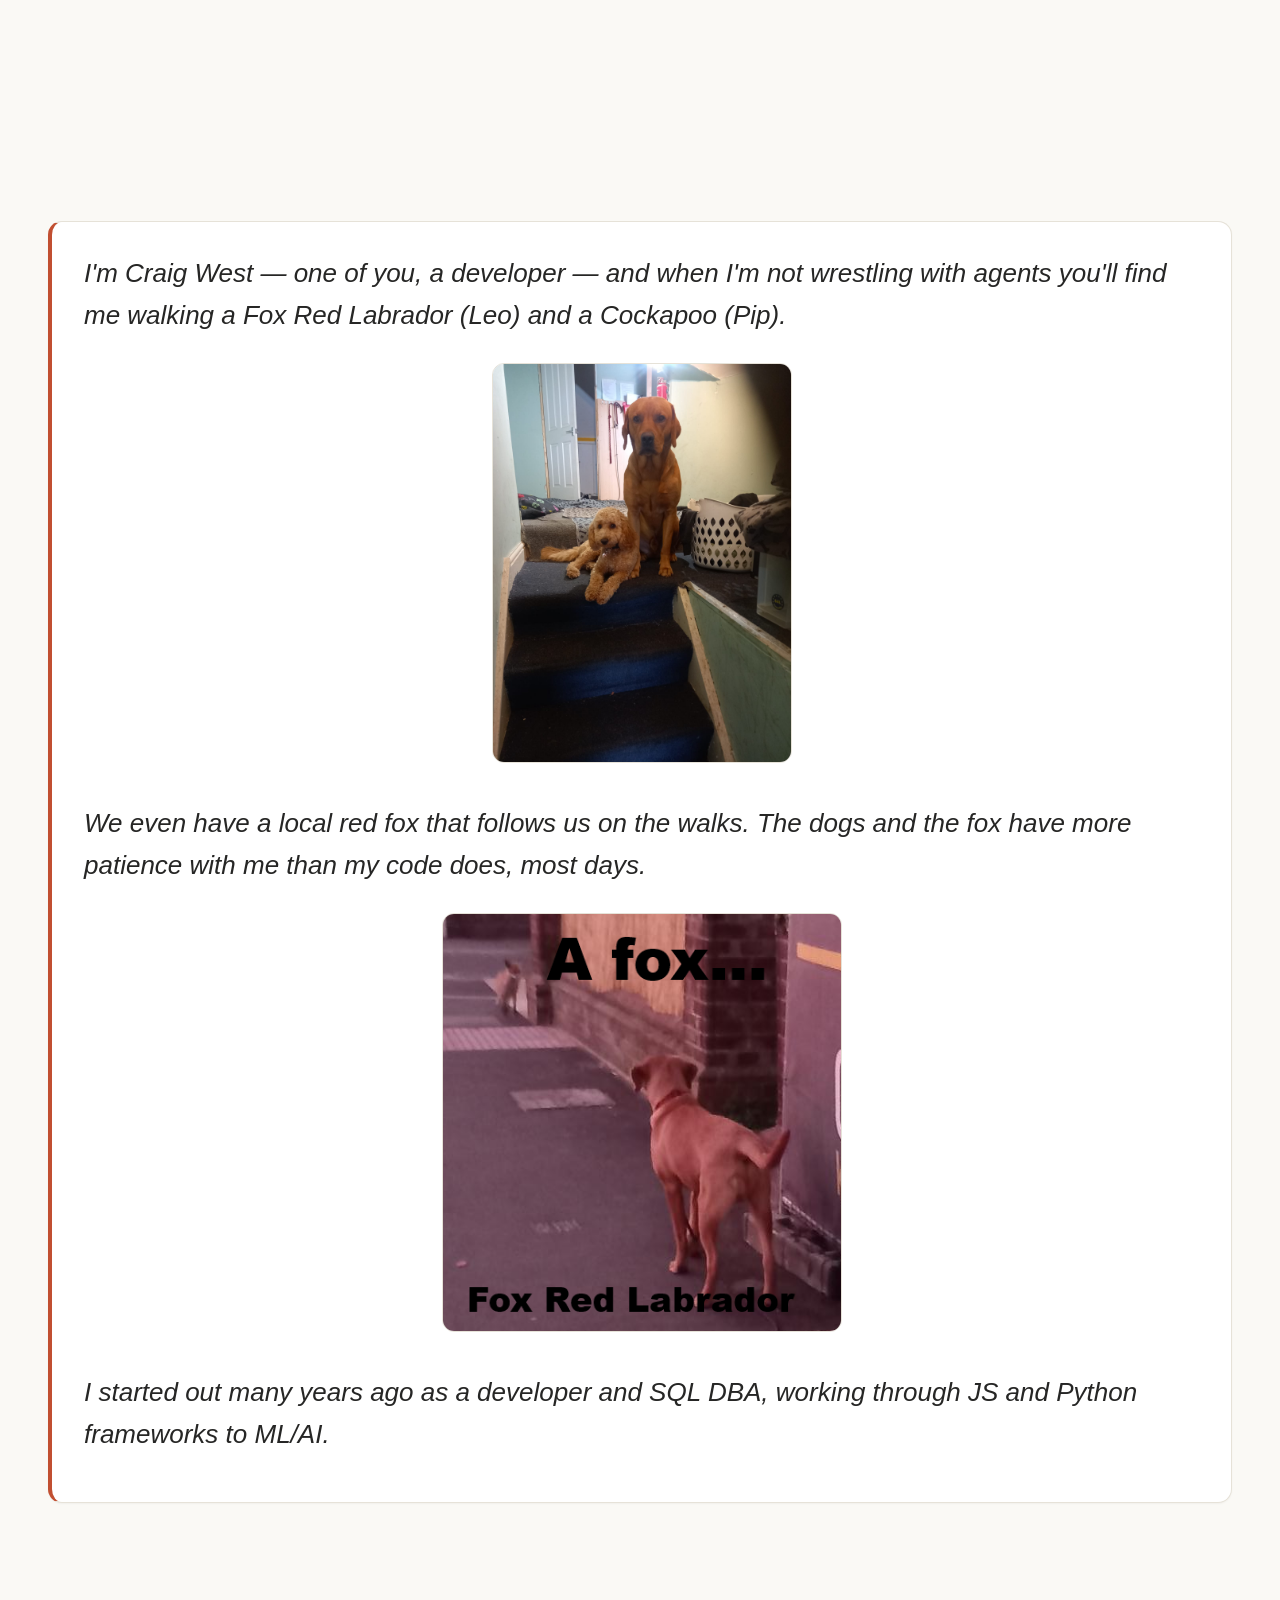
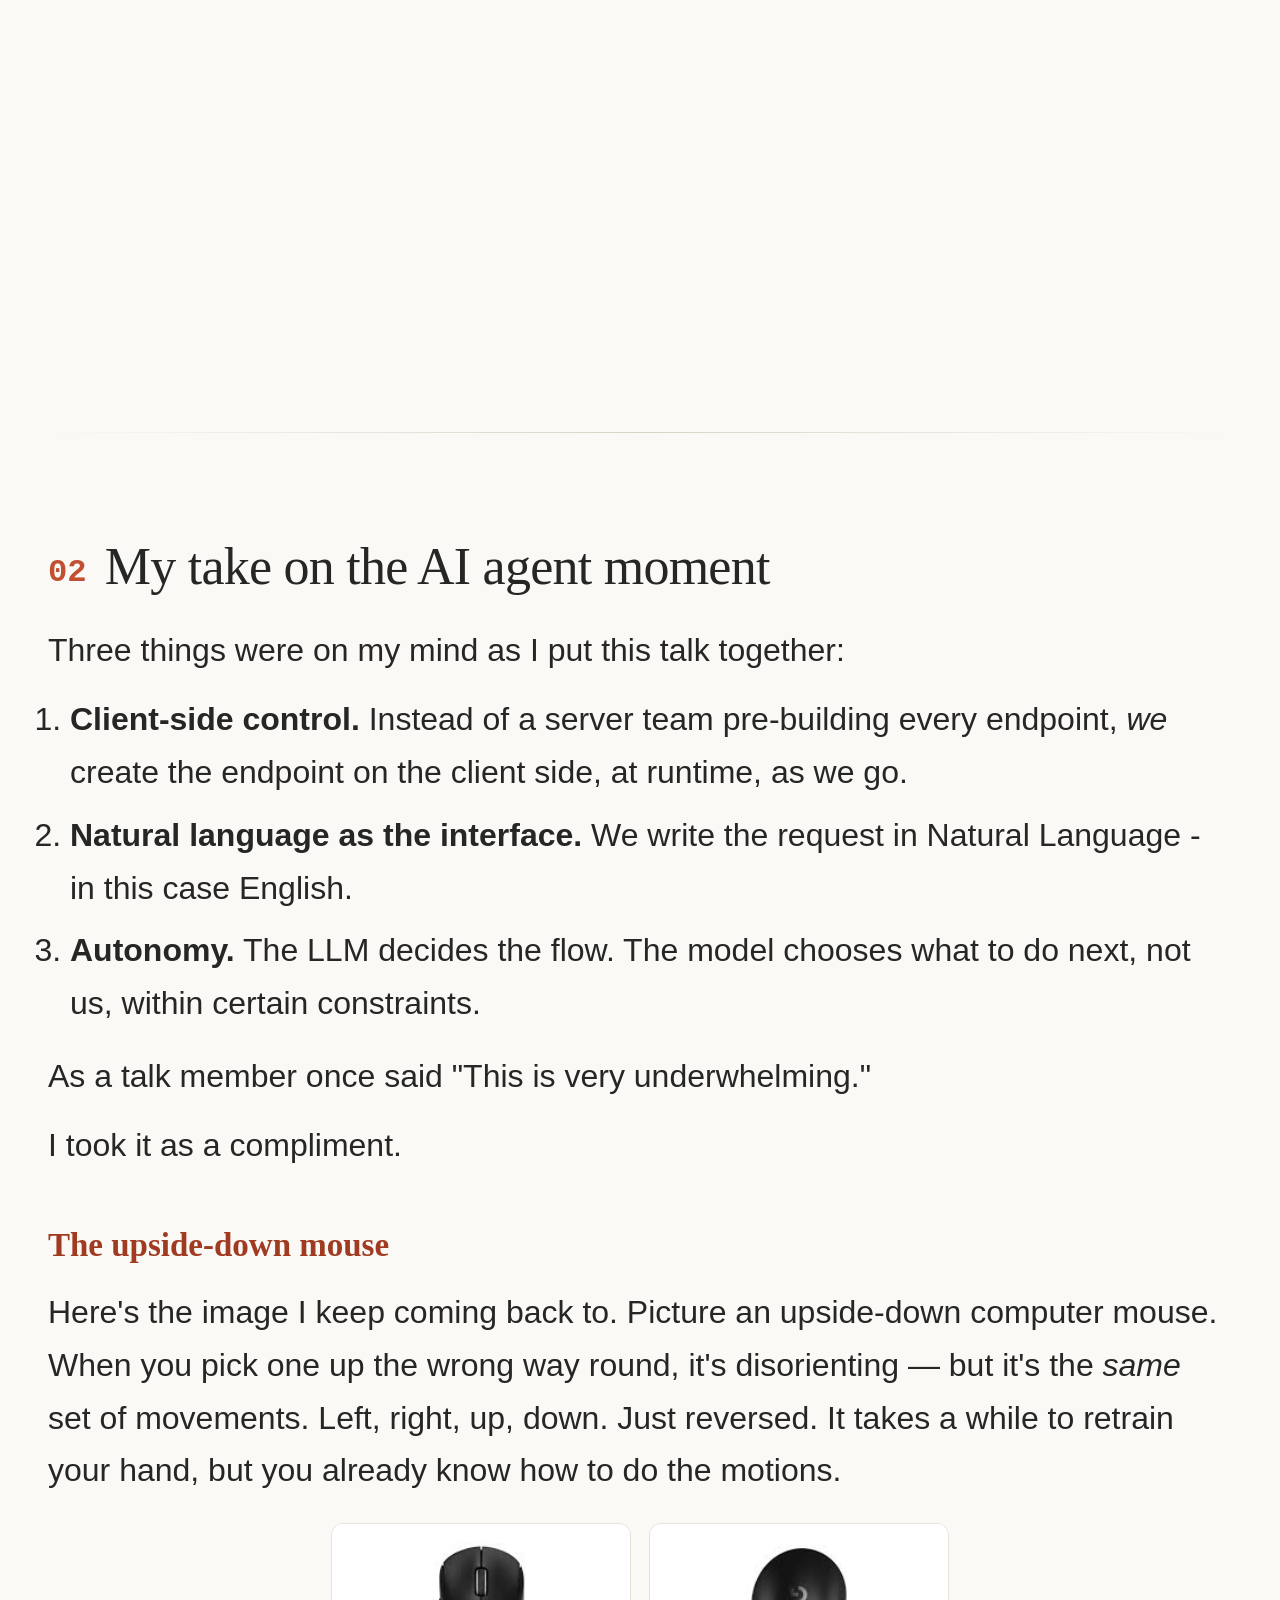
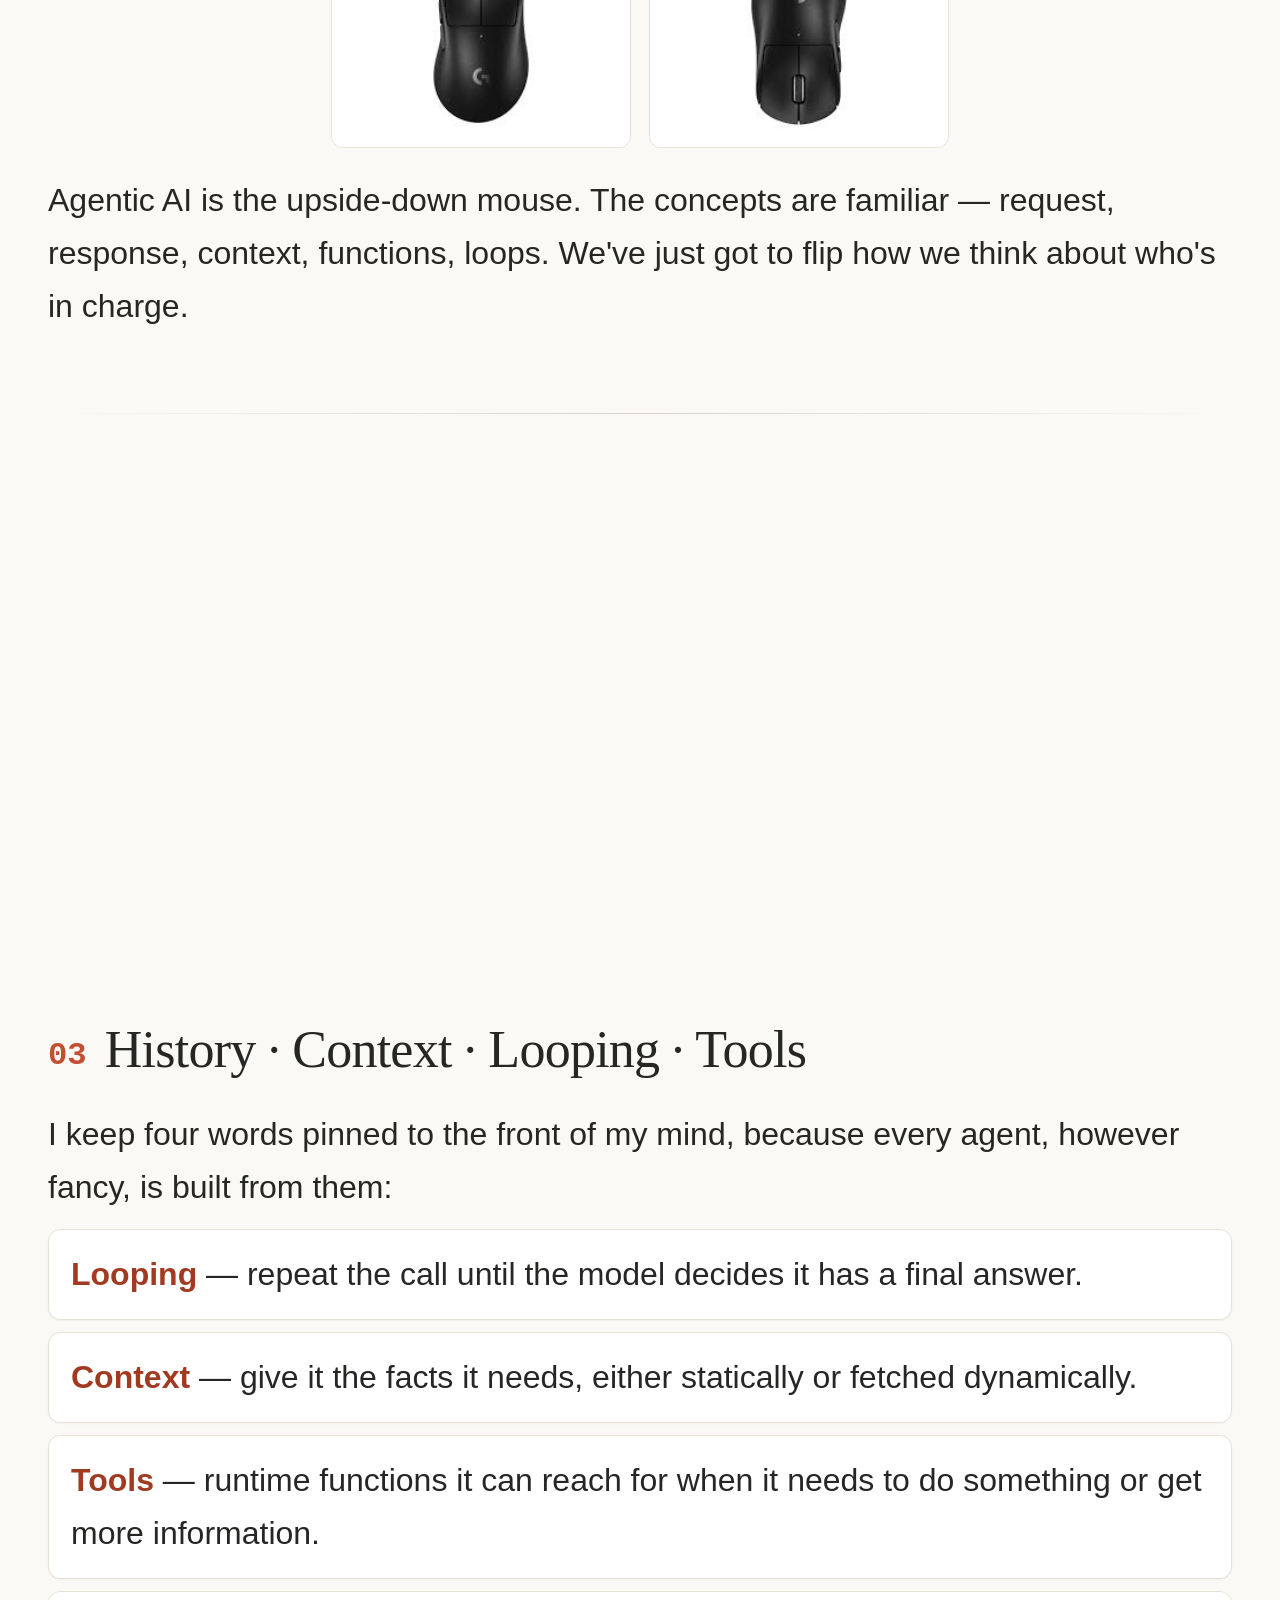
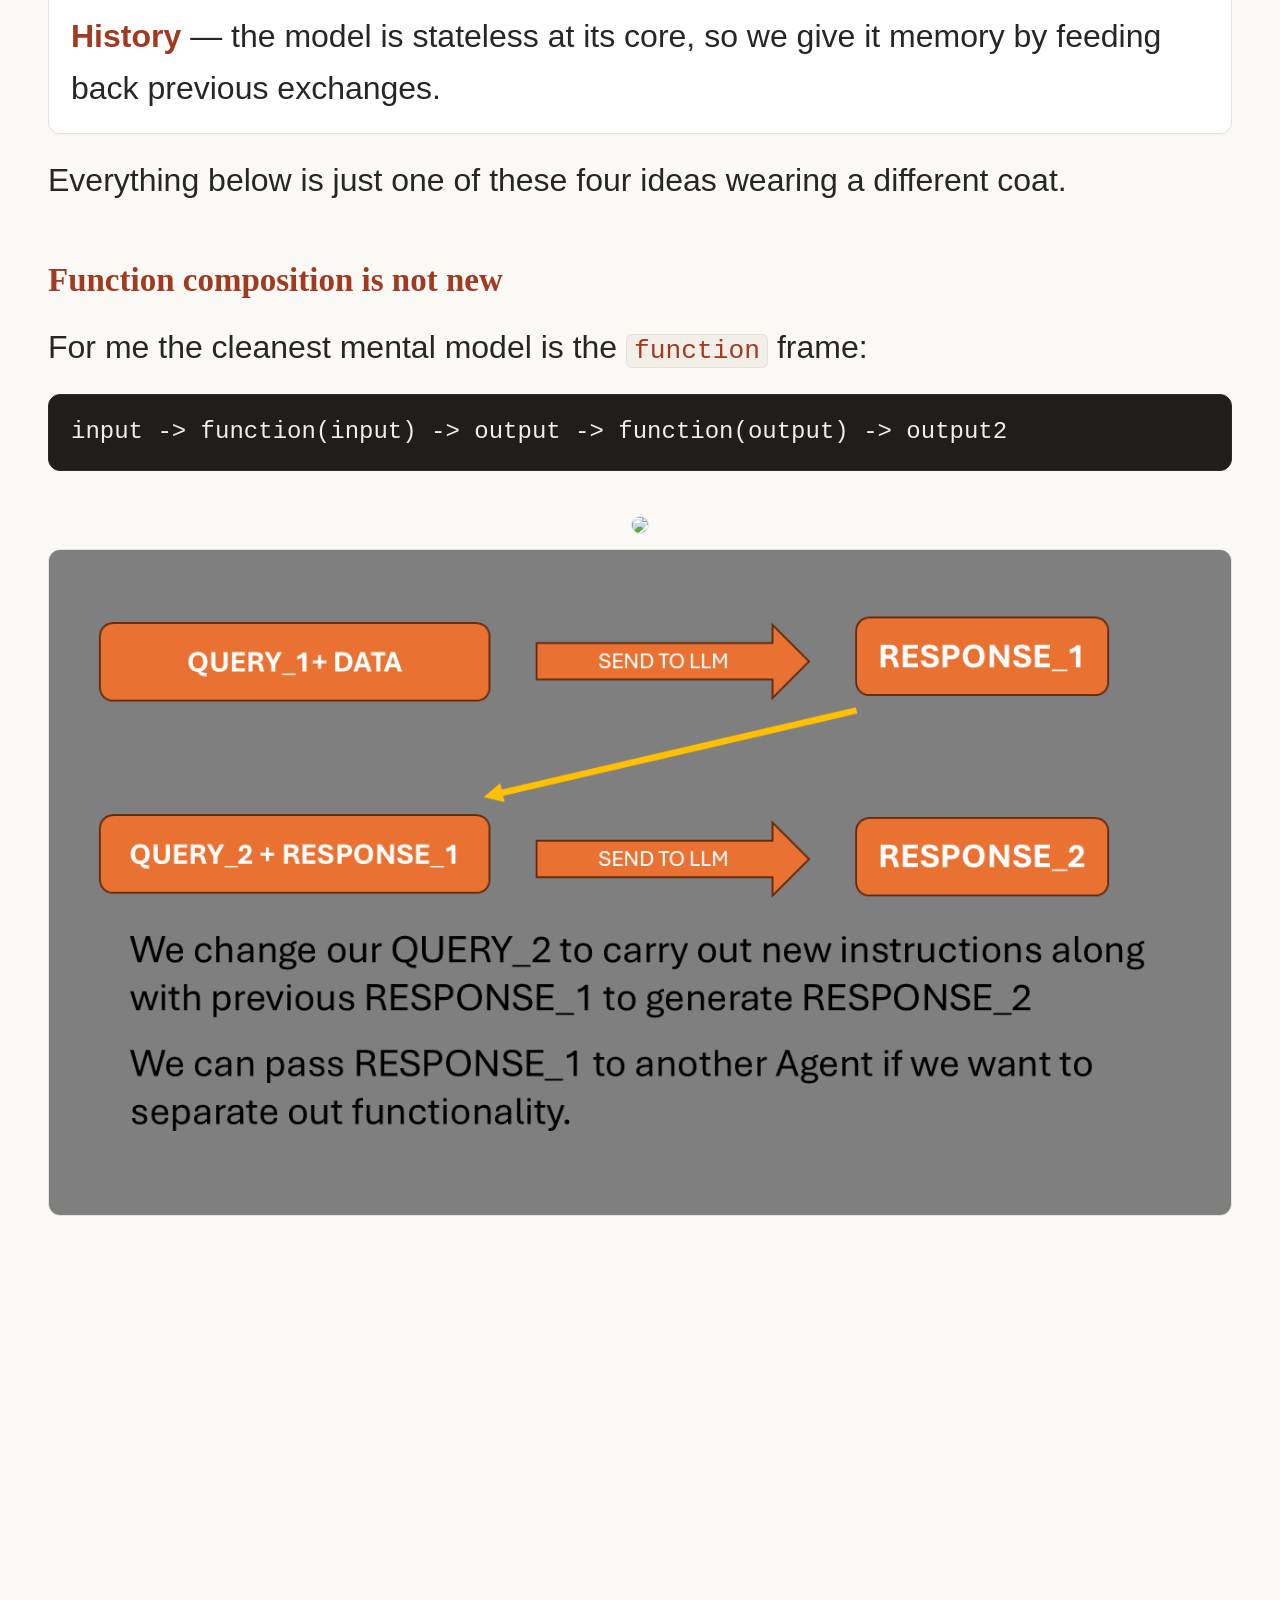
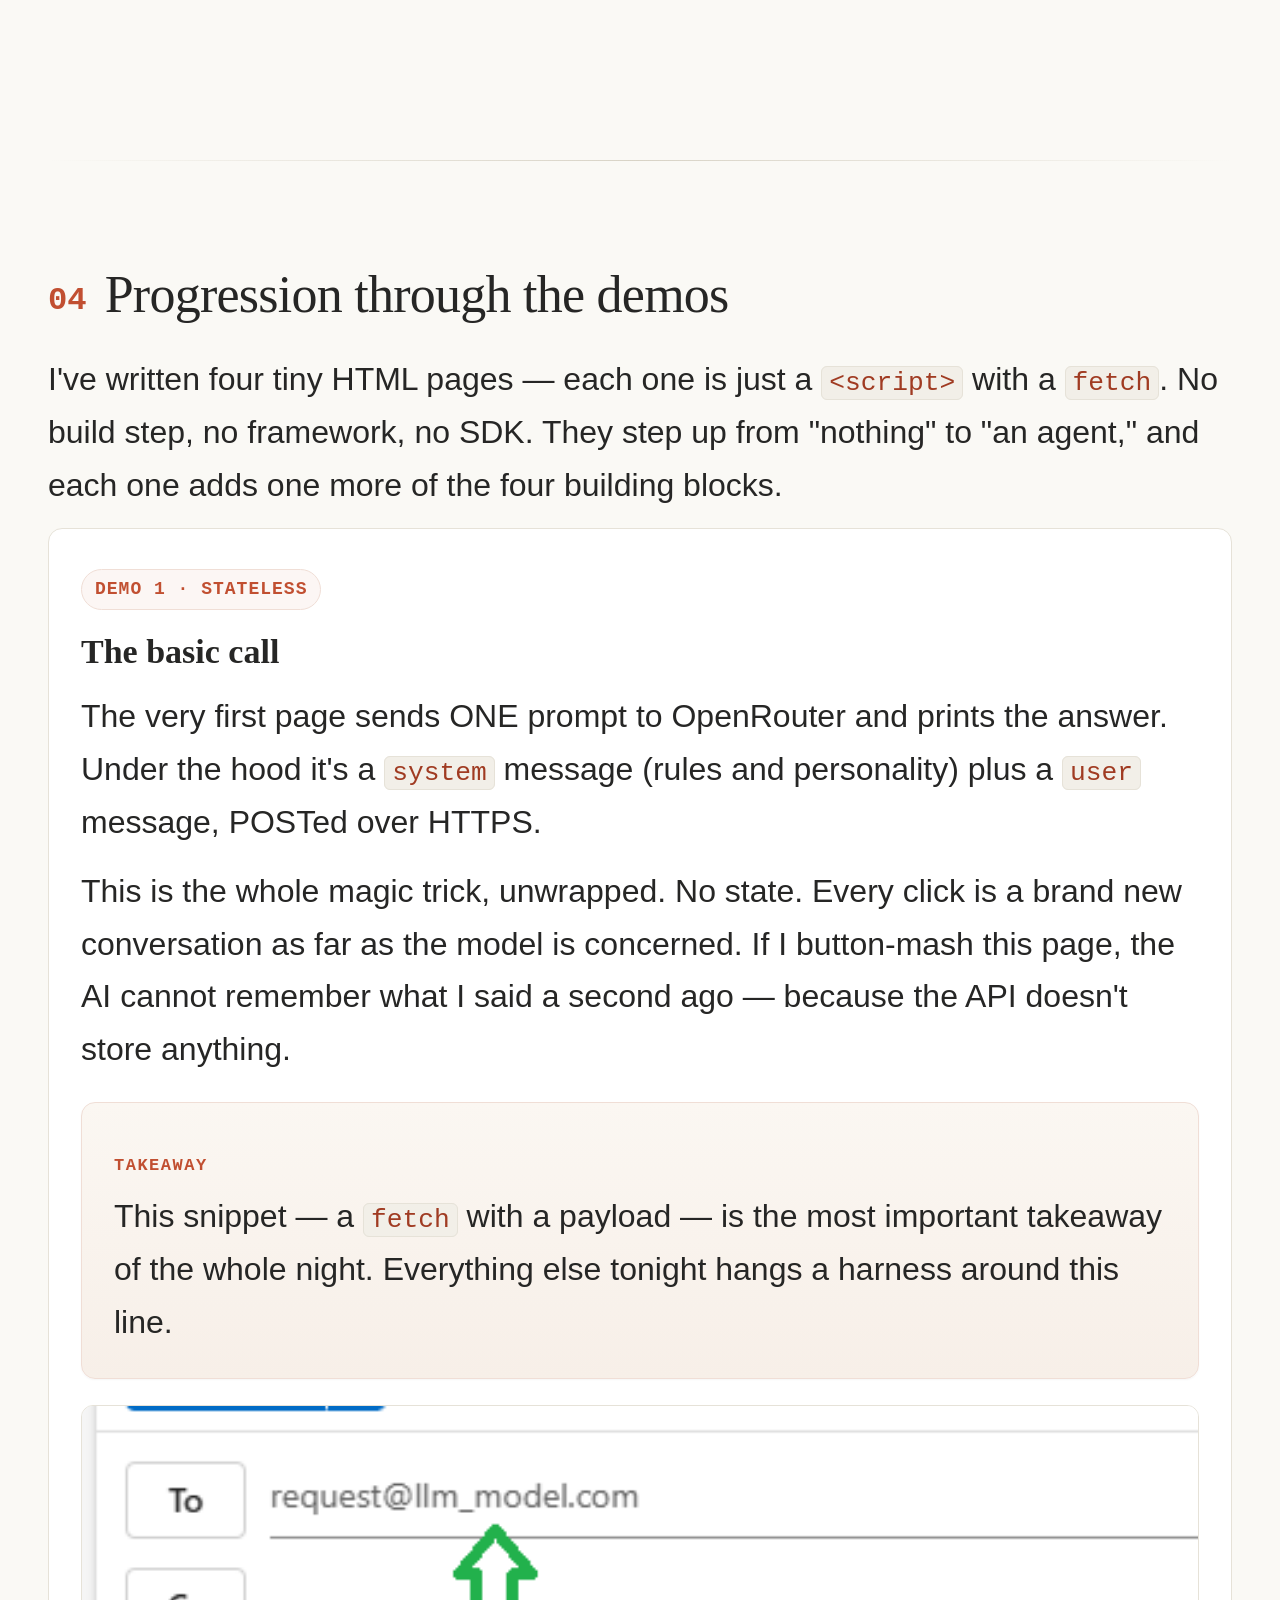
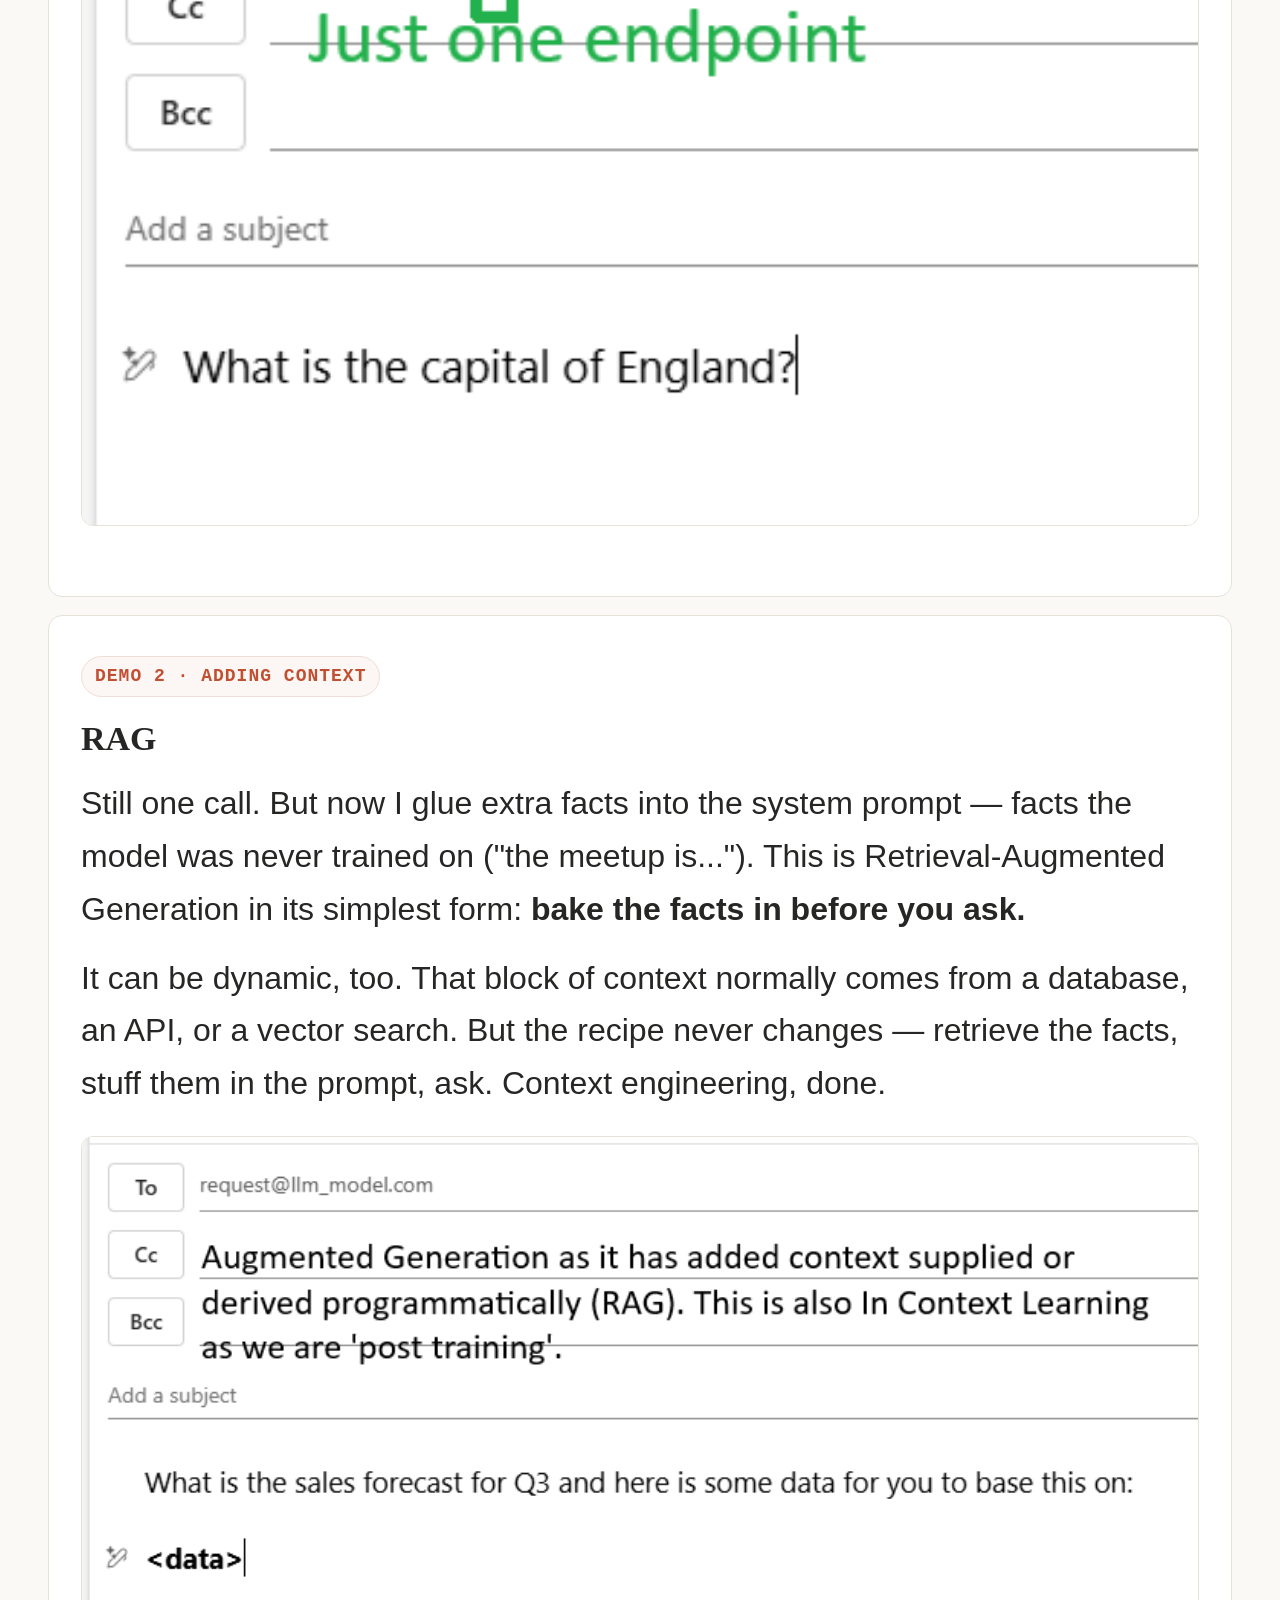
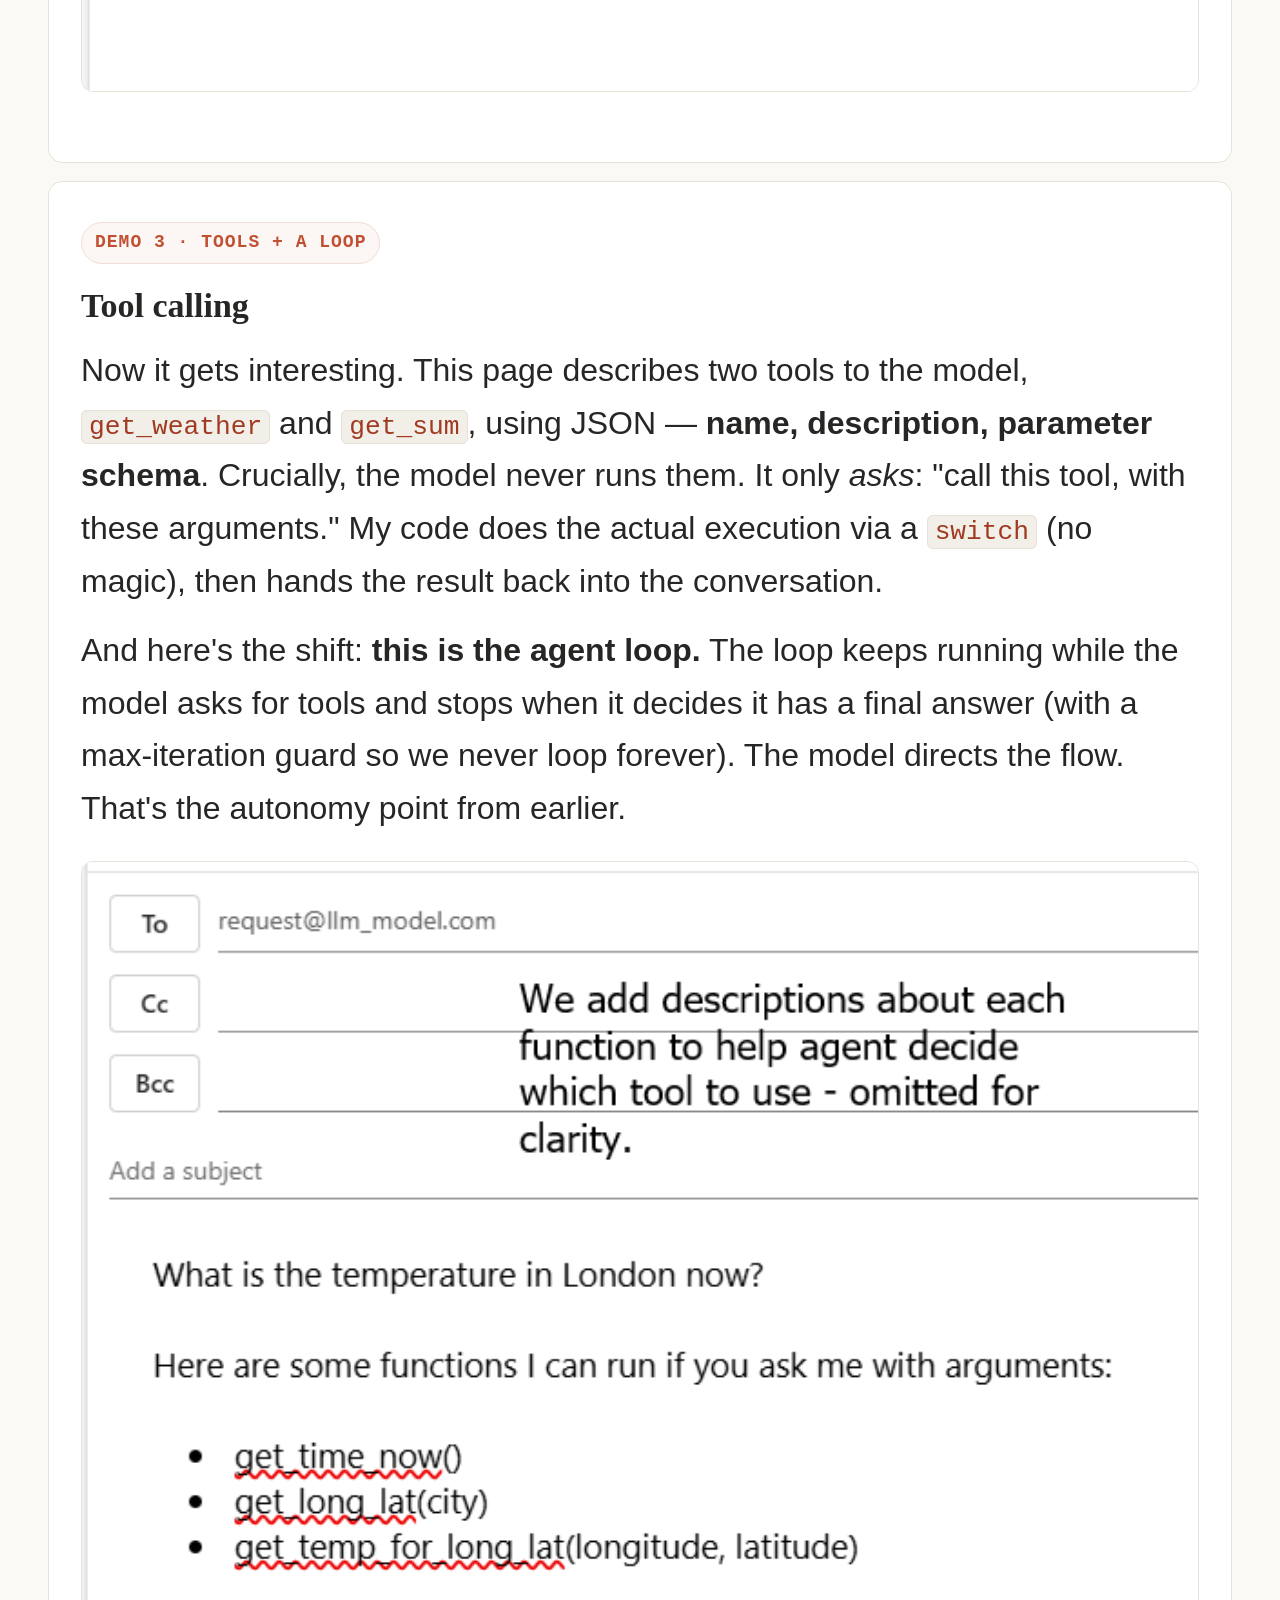
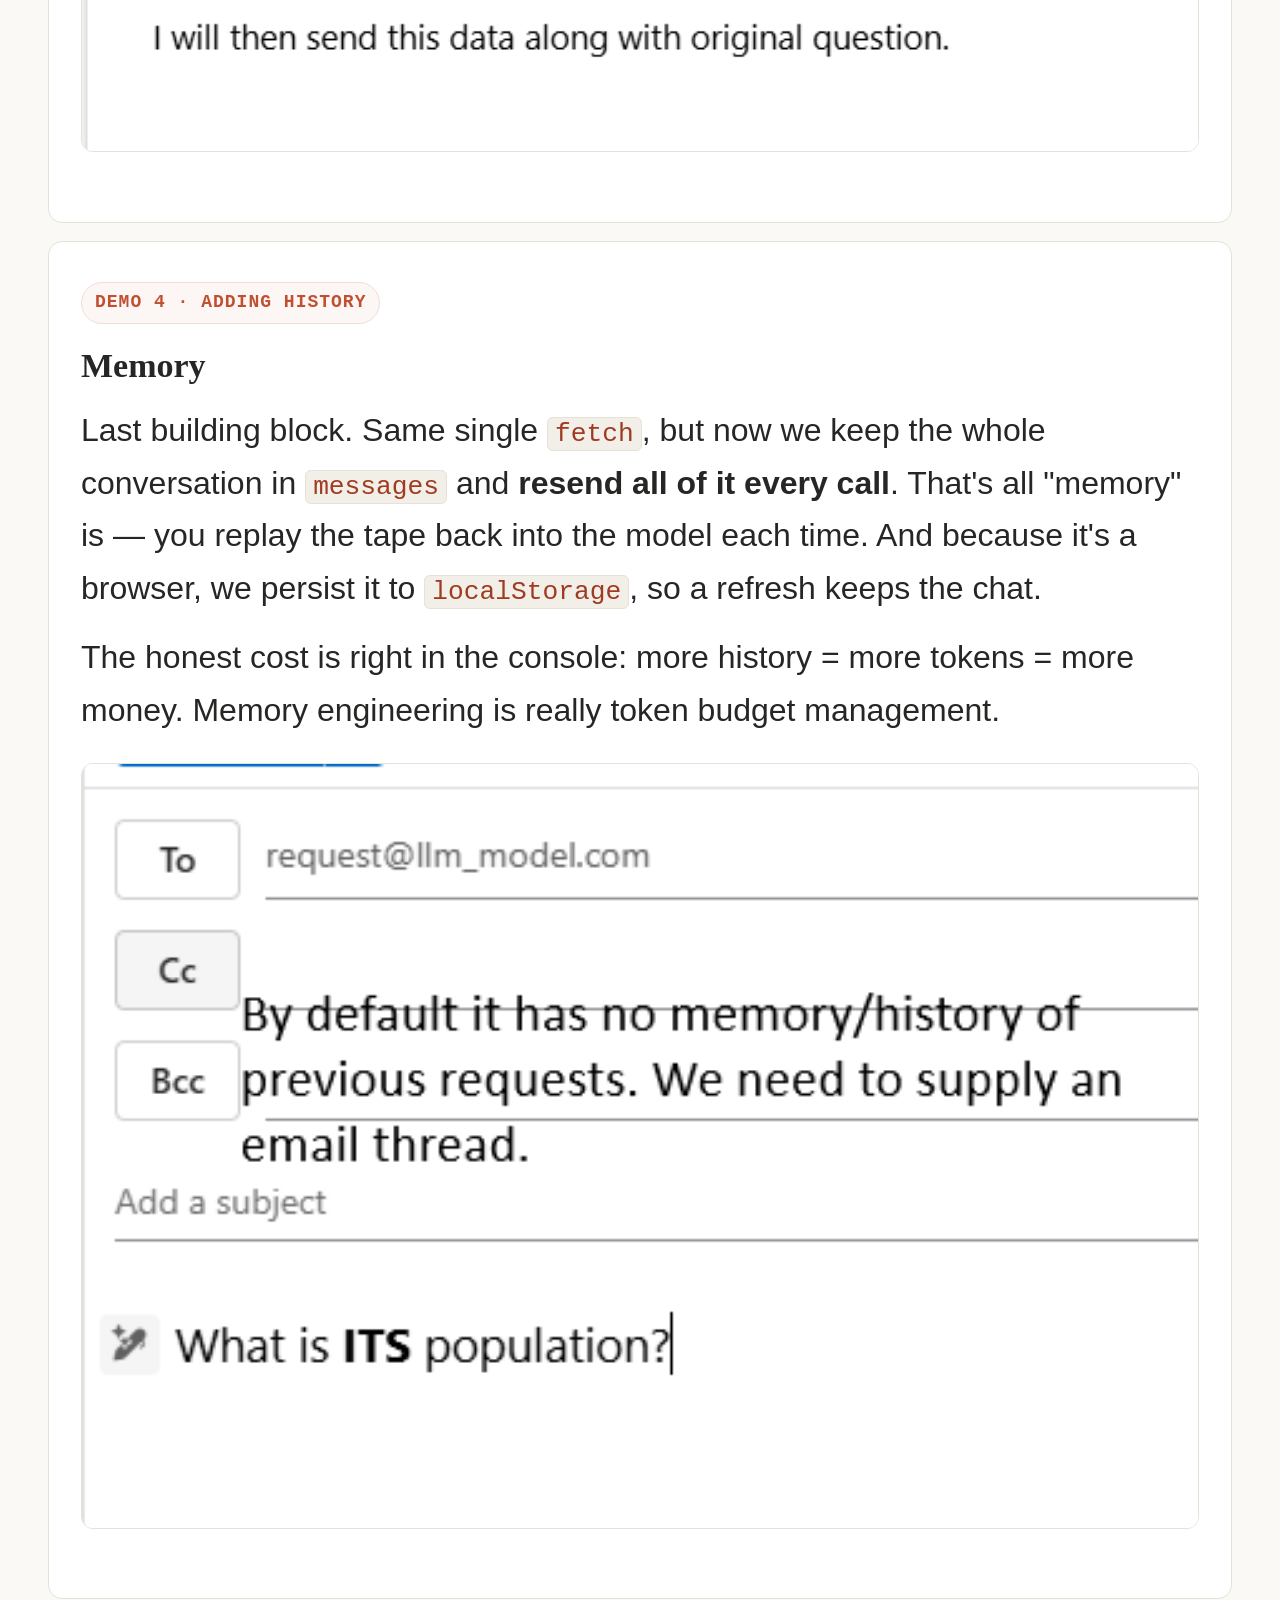
==== commit adb0987c: "defn AI Agent" ====
--- a/TALK.html
+++ b/TALK.html
@@ -118,6 +118,7 @@
       text-align: center;
       position: relative;
     }
+
     .eyebrow {
       display: inline-block;
       font-family: var(--mono);
@@ -604,6 +605,9 @@
         history and some tools bolted on.</p>
       <p>That's it.</p>
       <p>This whole talk is about demystifying and simplifying AI agents.</p>
+      <h3>What is an AI agent/Harness?</h3>
+      <p>An AI Agent is an LLM with tools in a loop to acheive a goal.</p>
+      <p>A harness is an LLM with tools, context, and memory in a loop to acheive a goal.</p>
 
       <figure class="fig-api">
         <img src="./01-REST-API.png" alt="A fetch to the API with a payload">
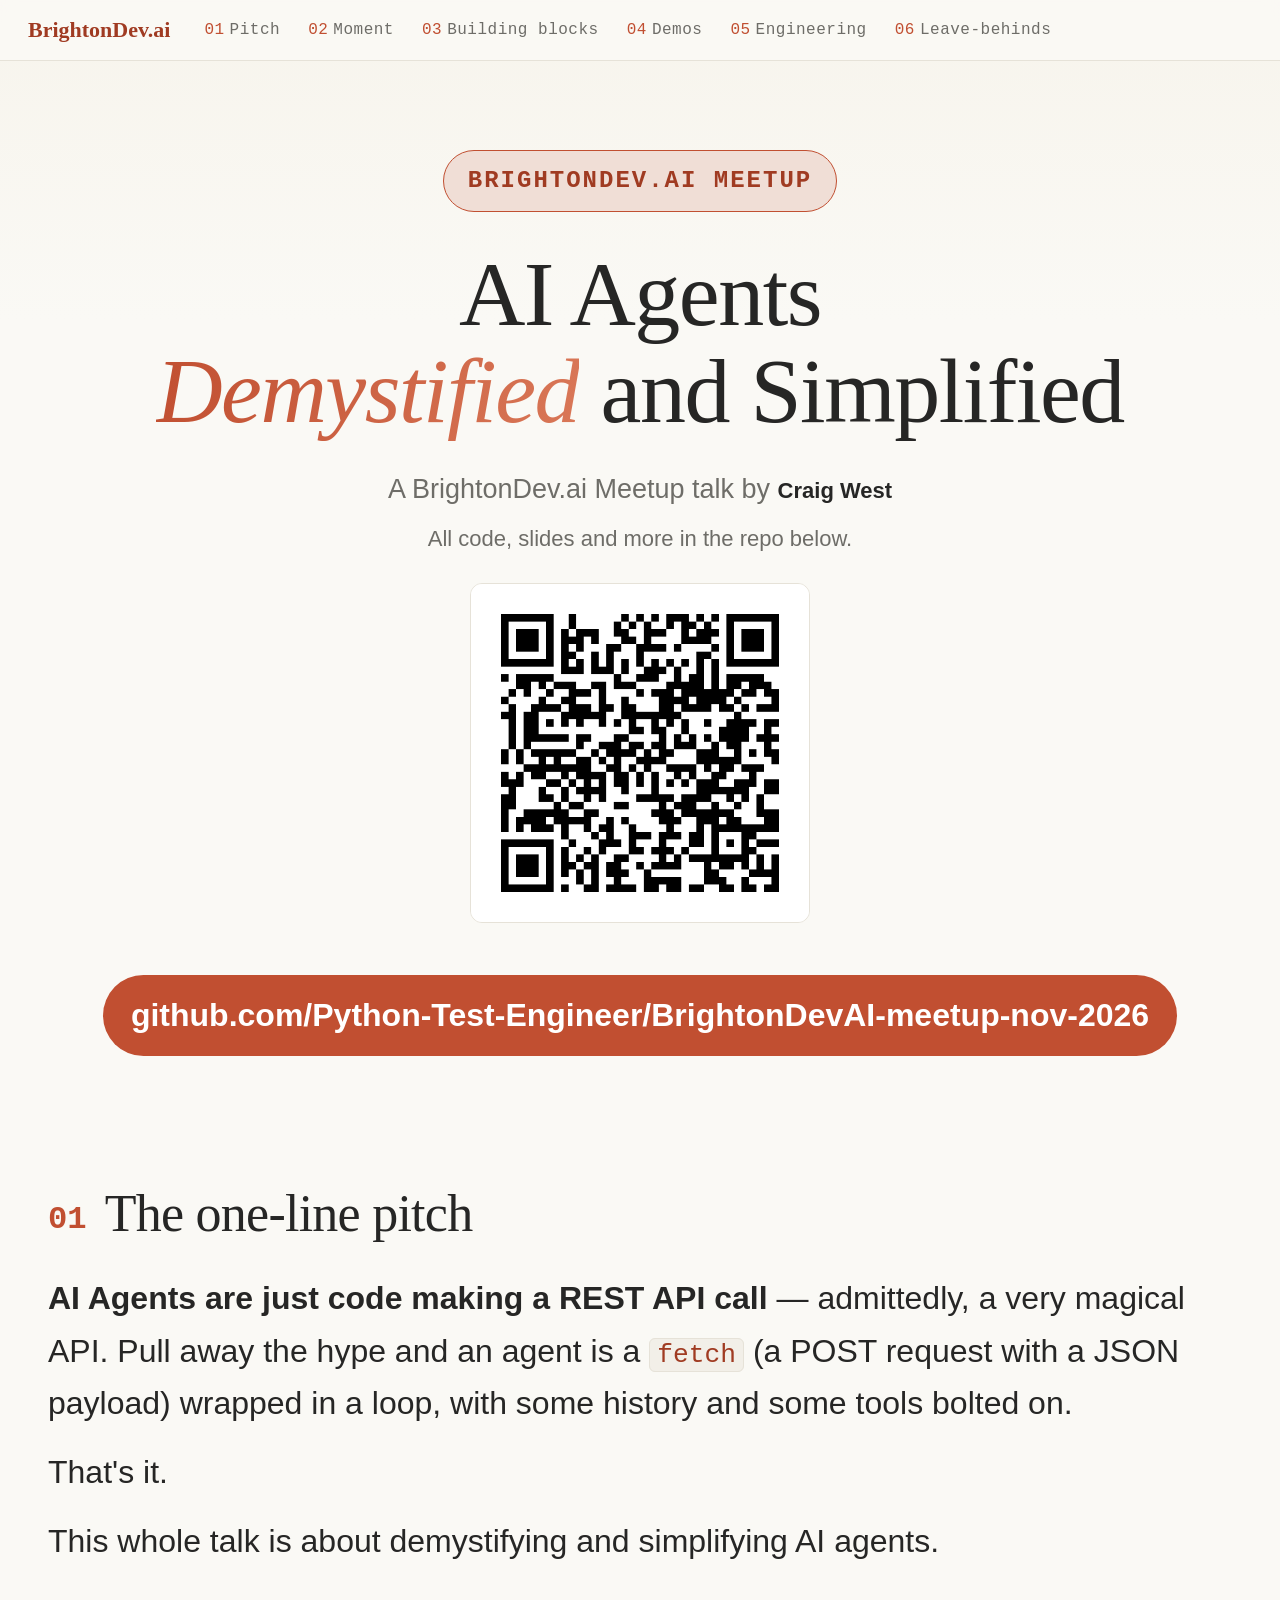
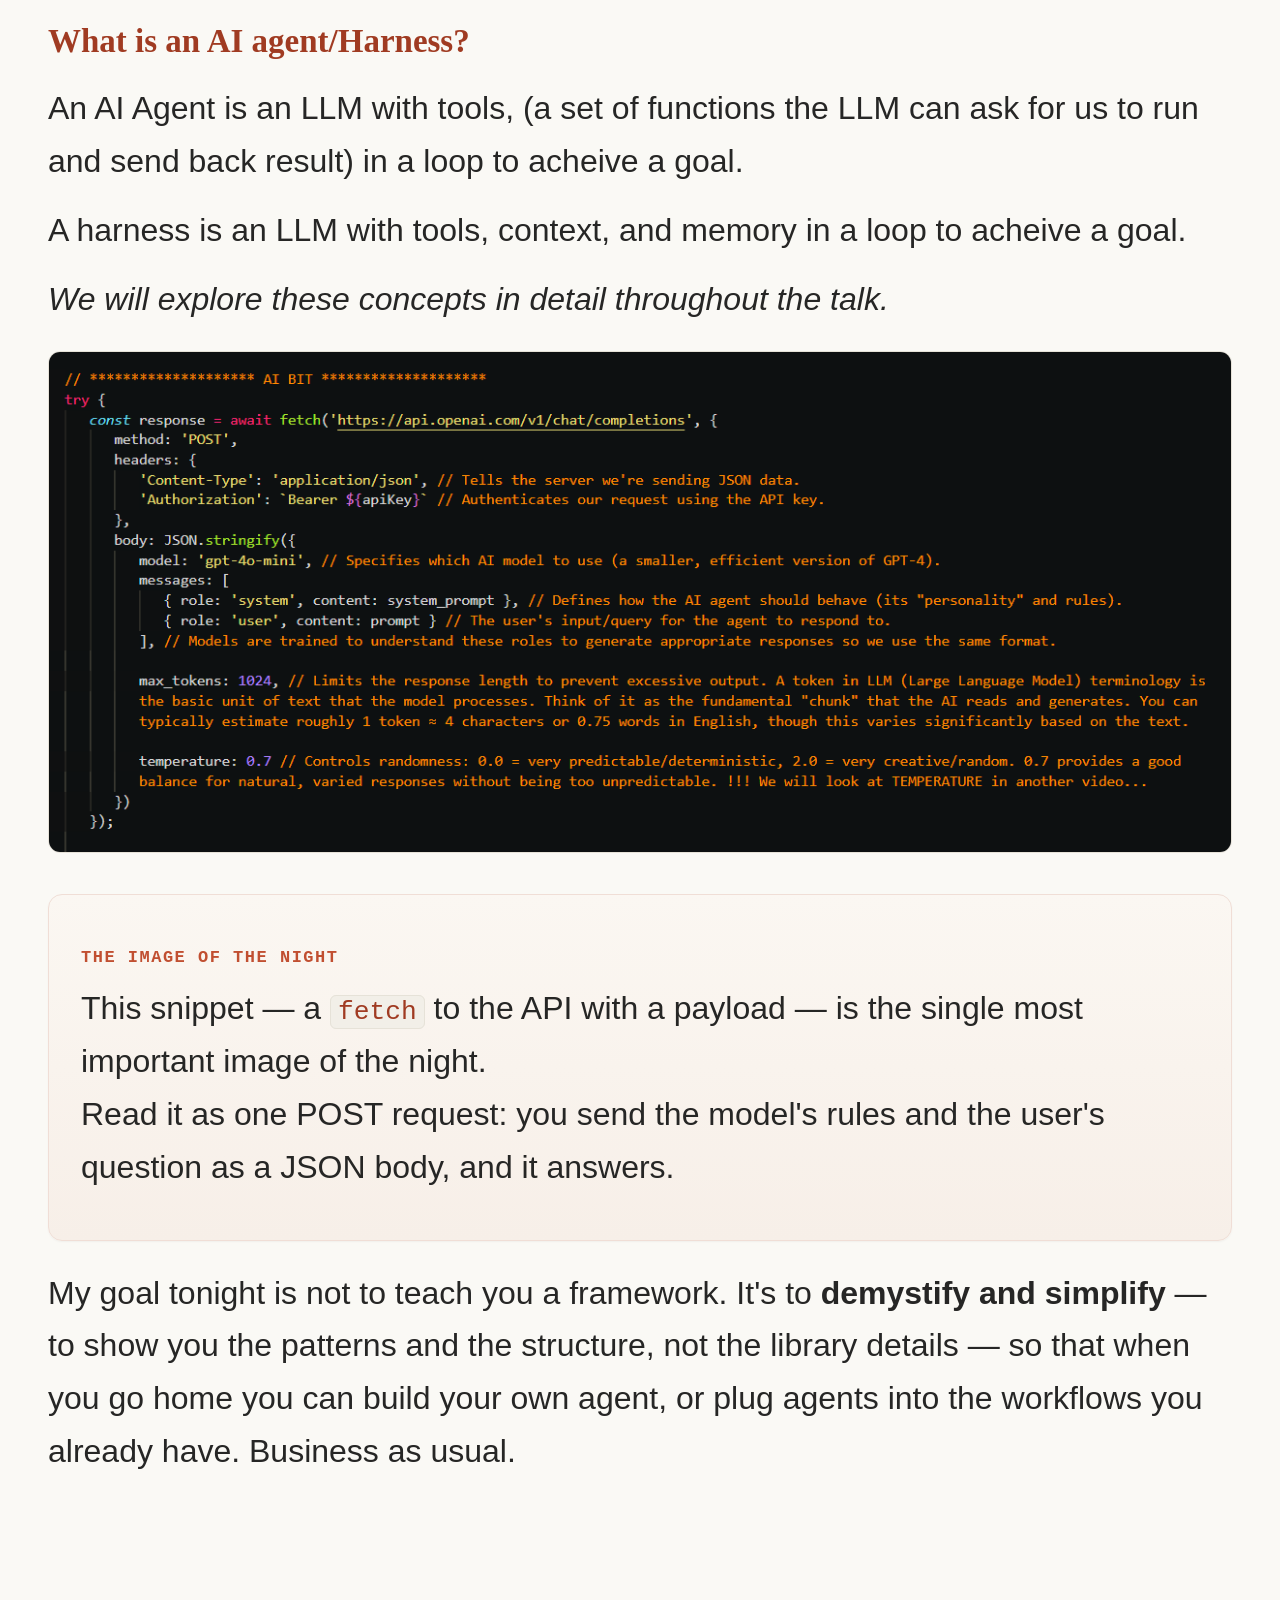
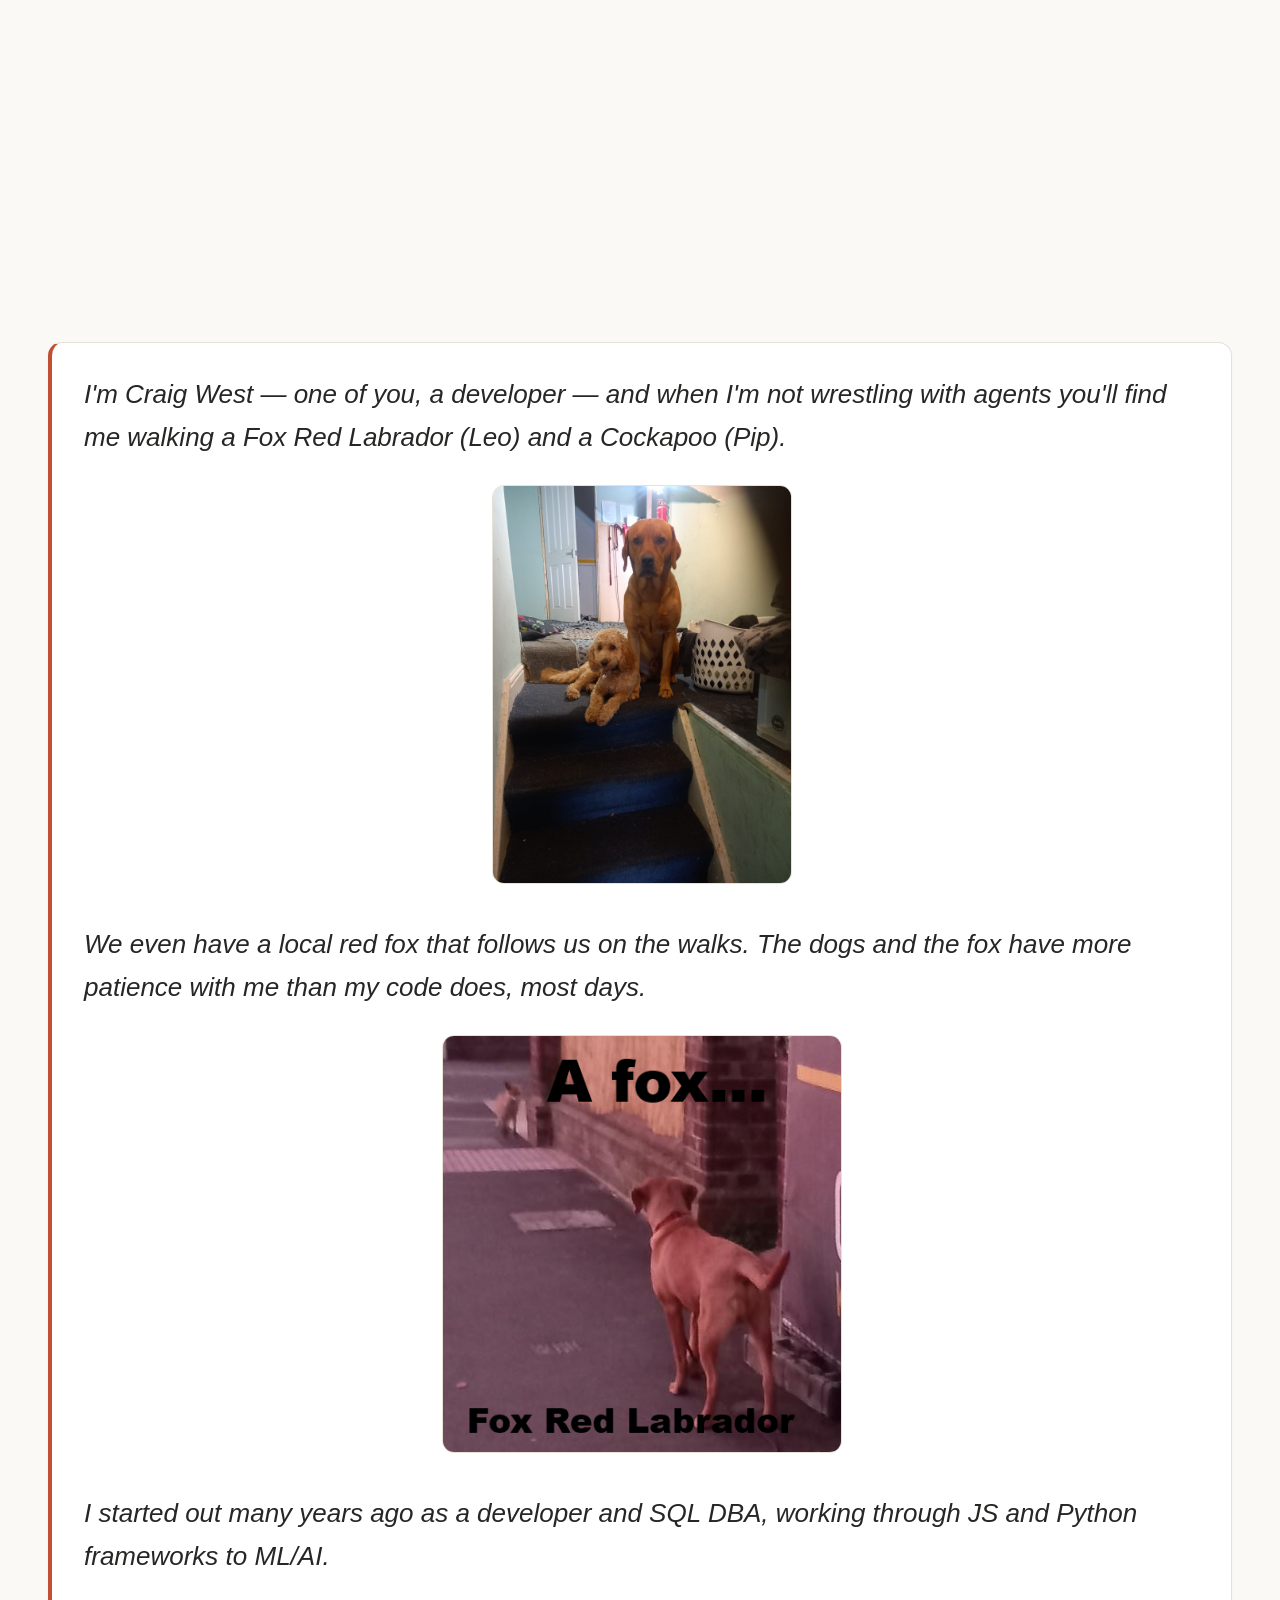
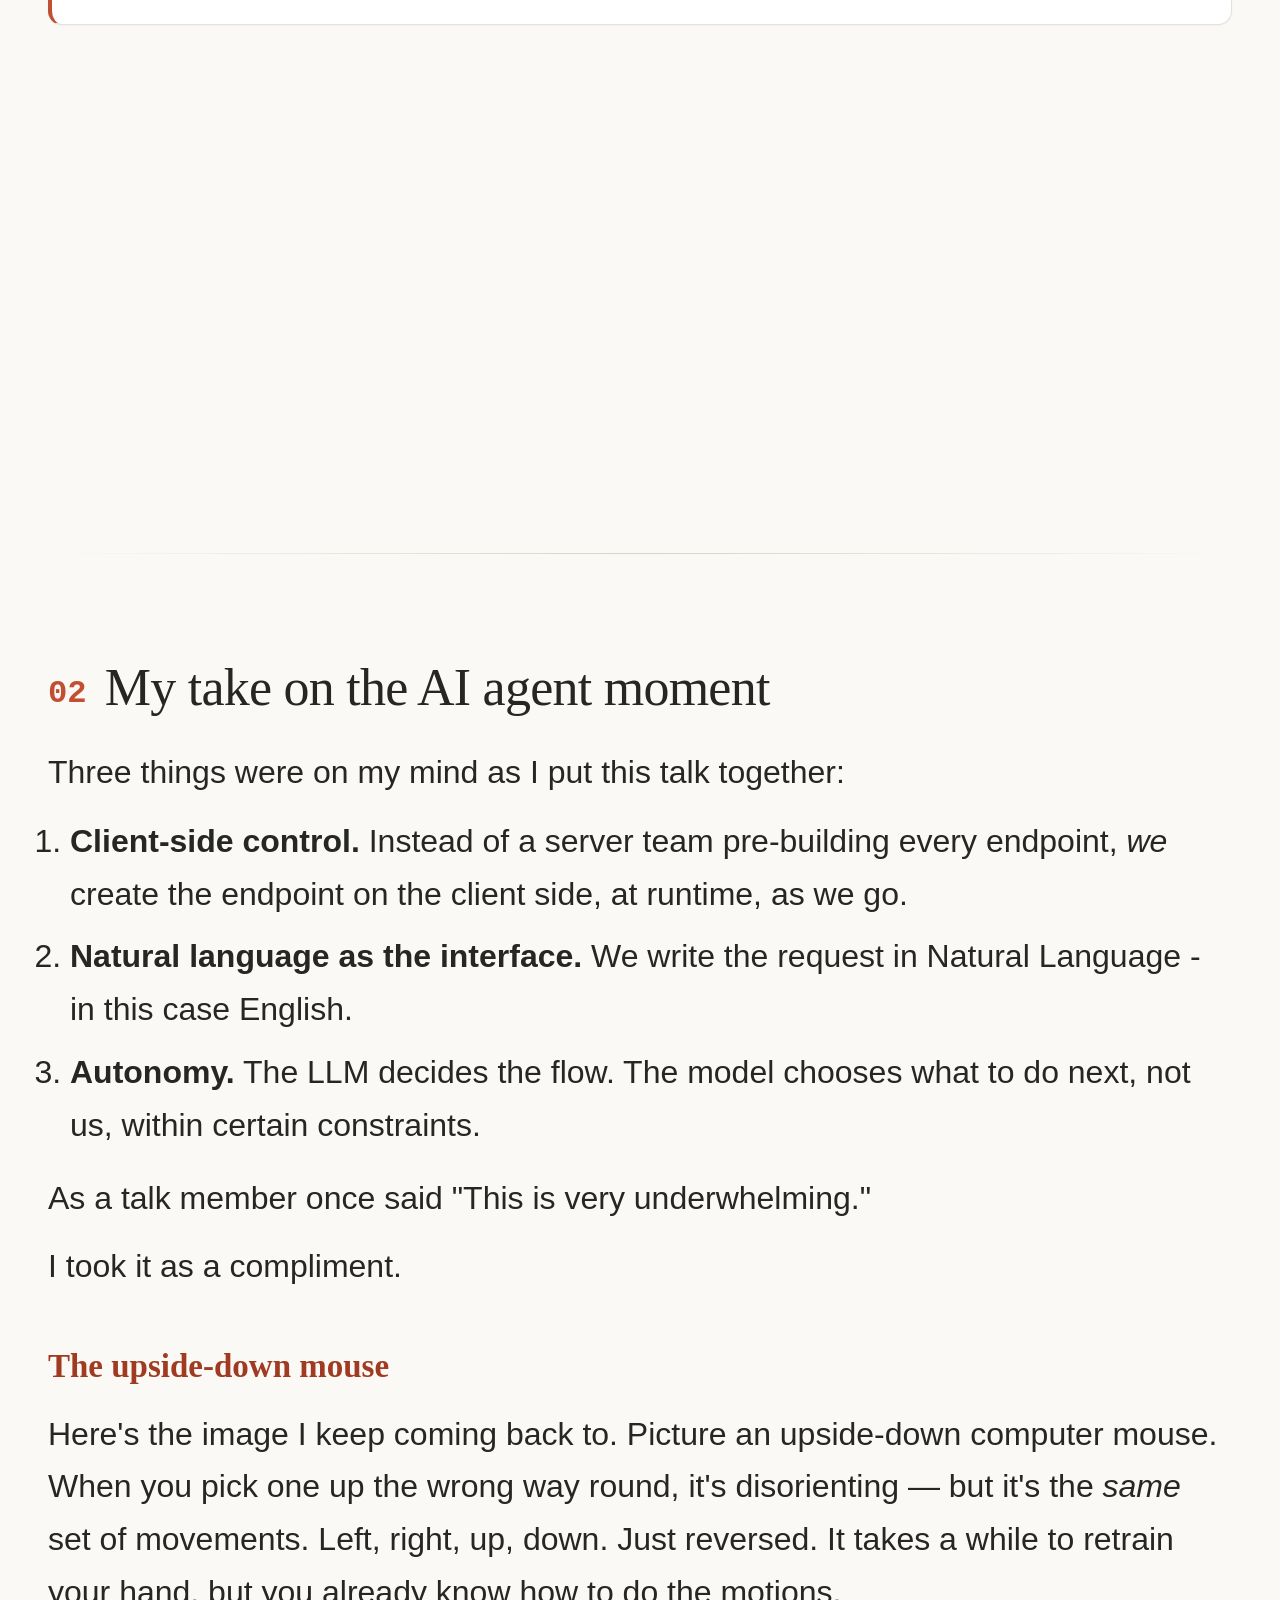
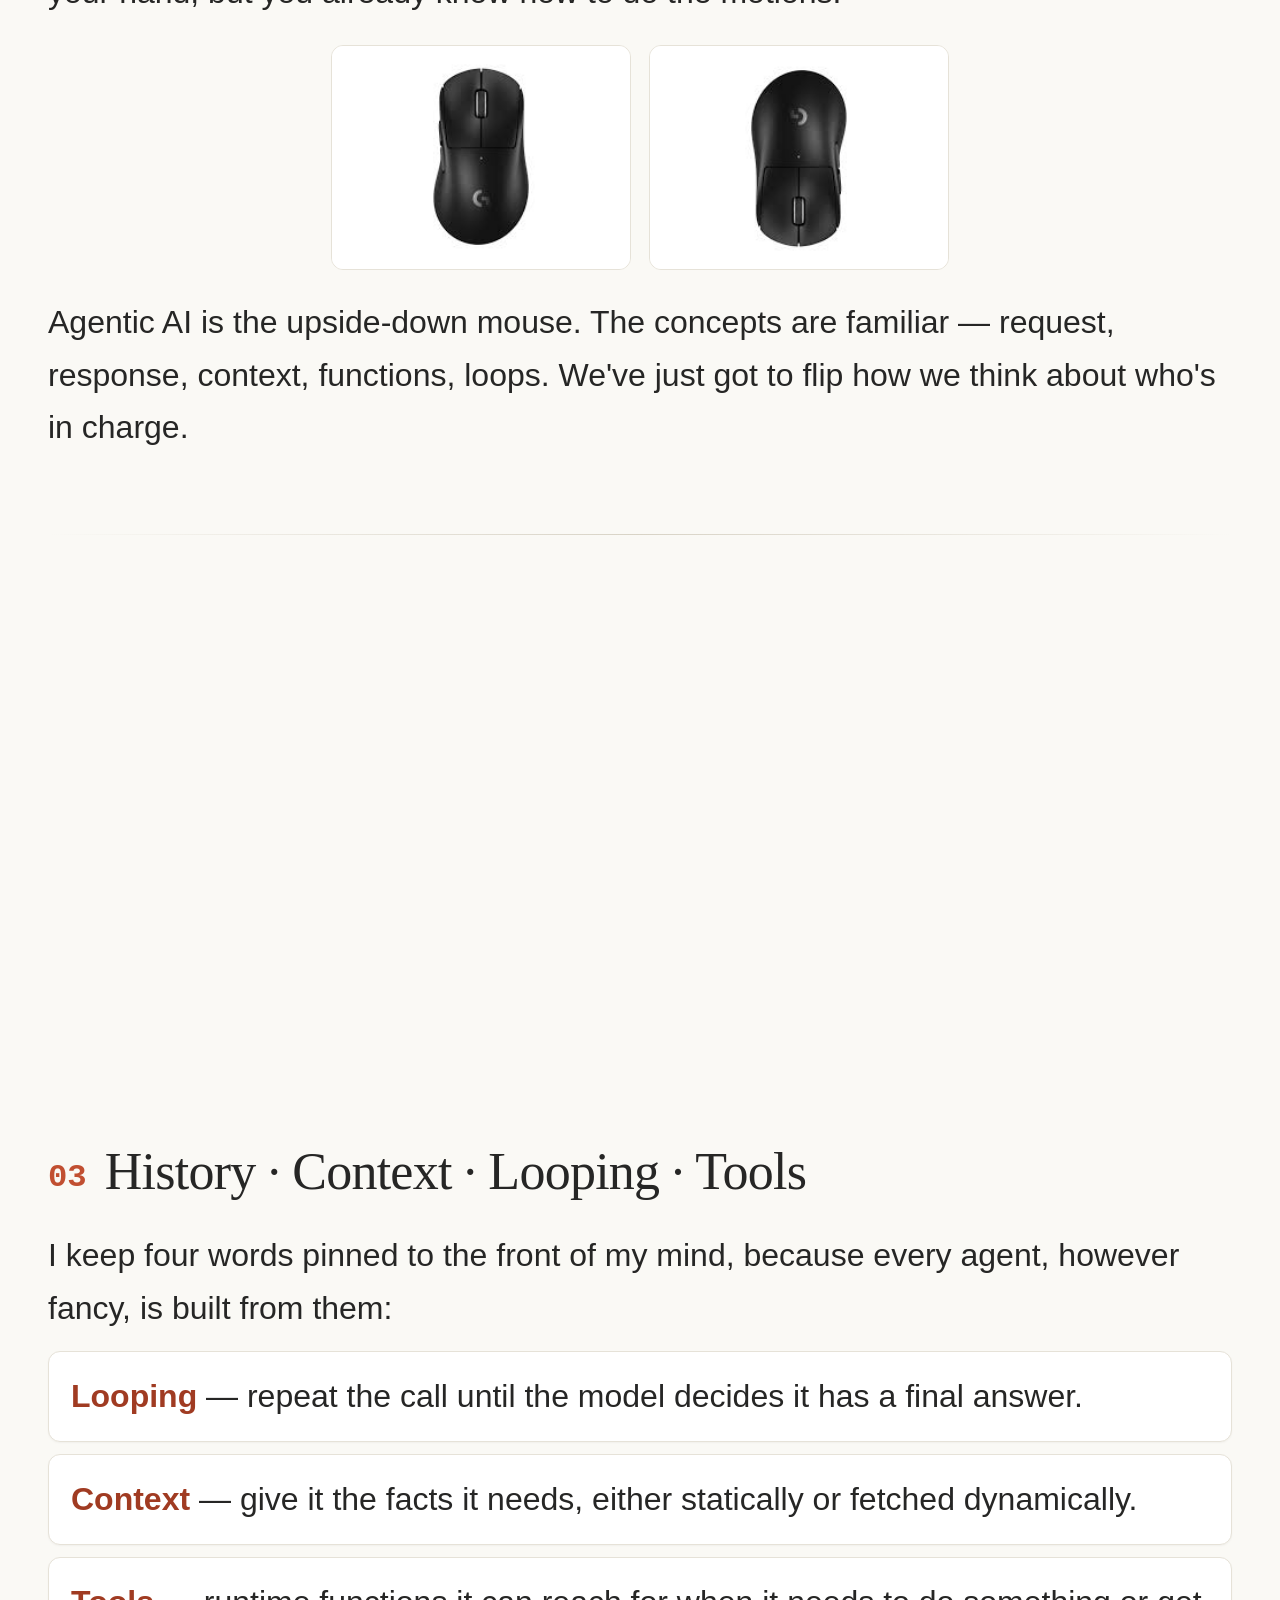
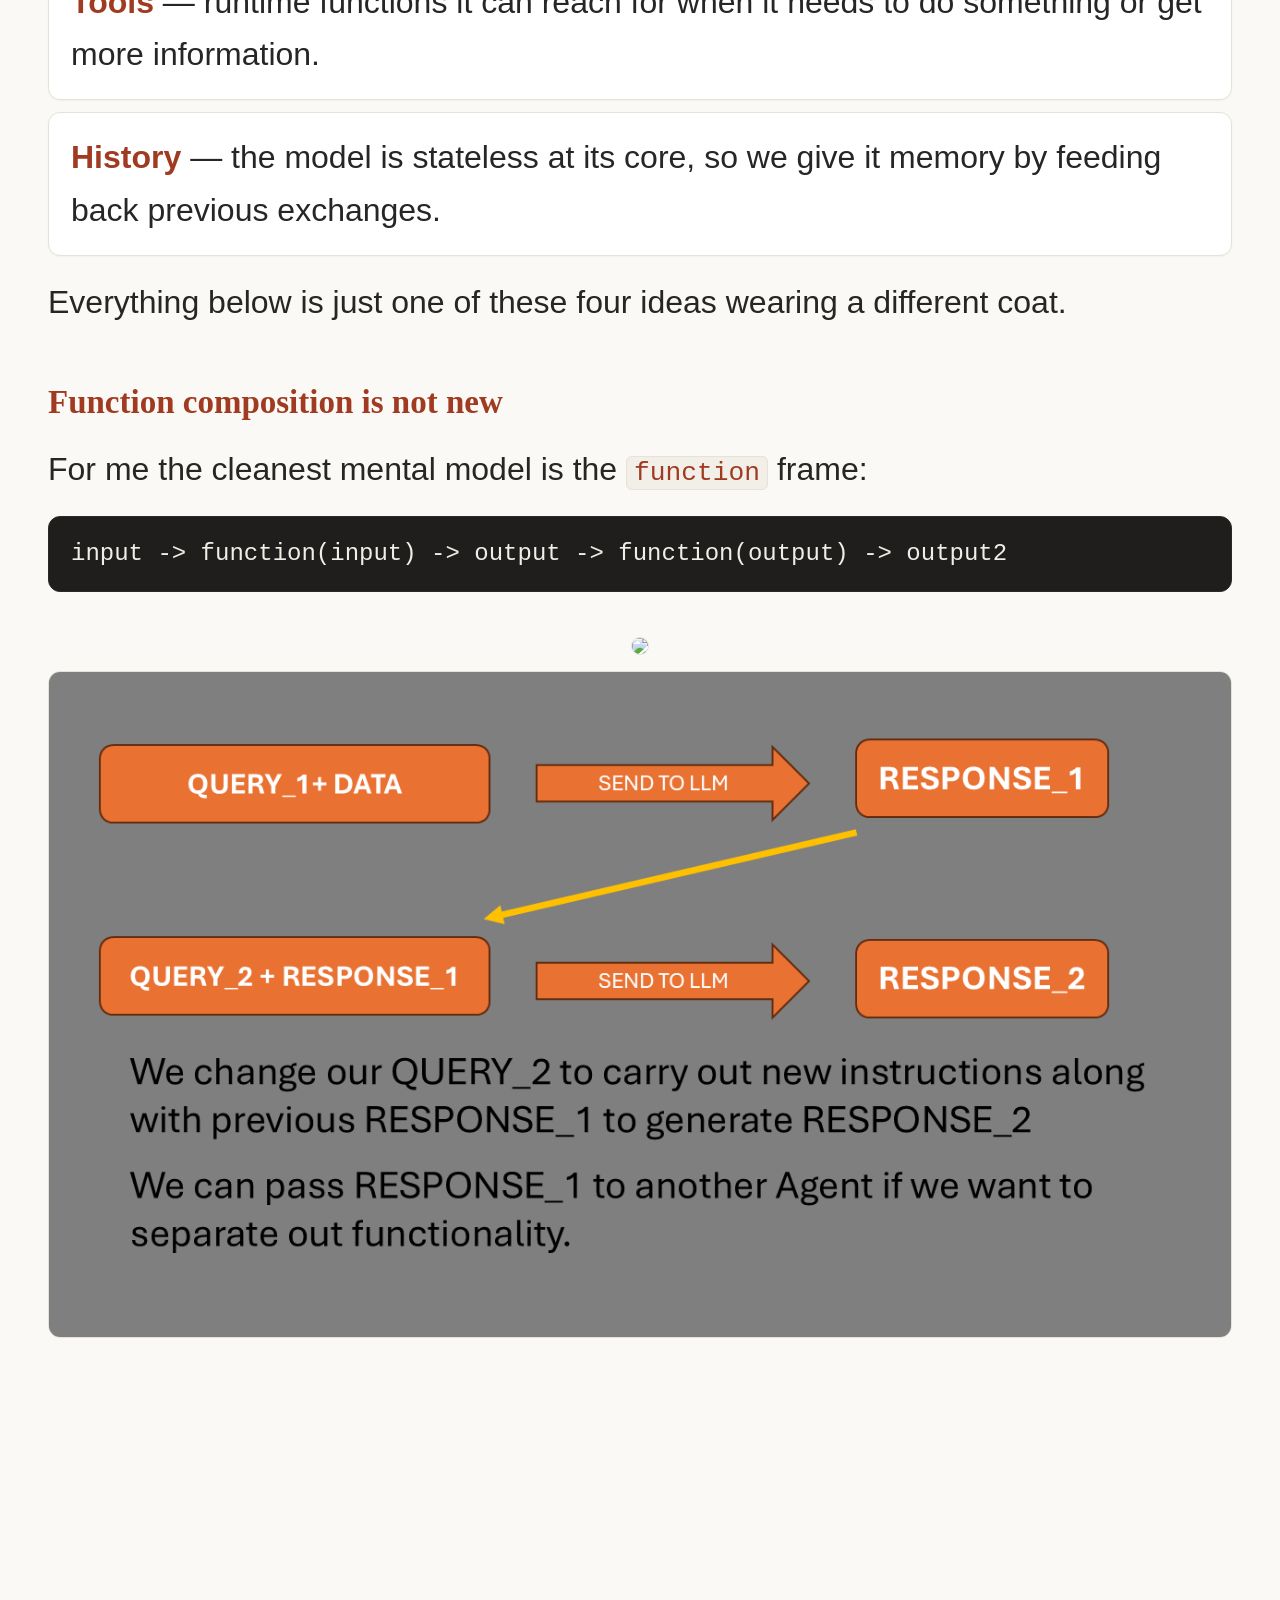
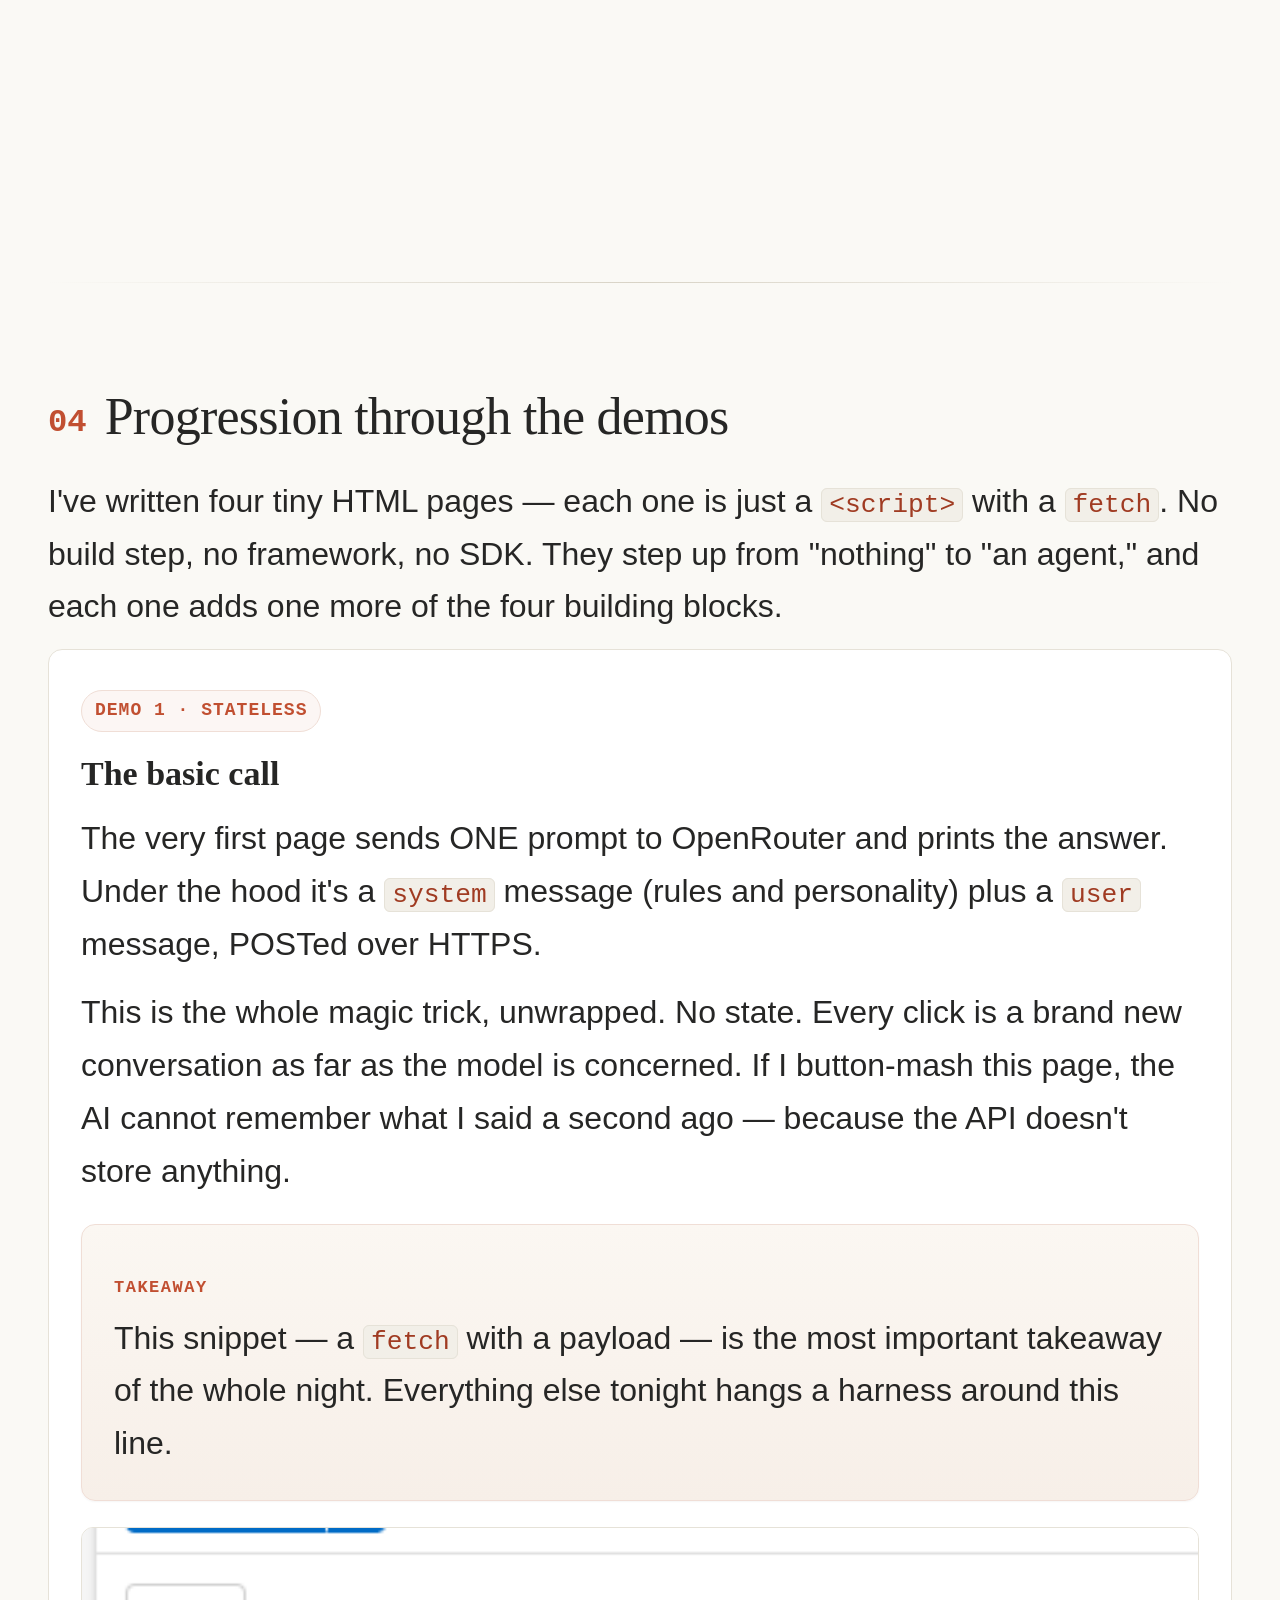
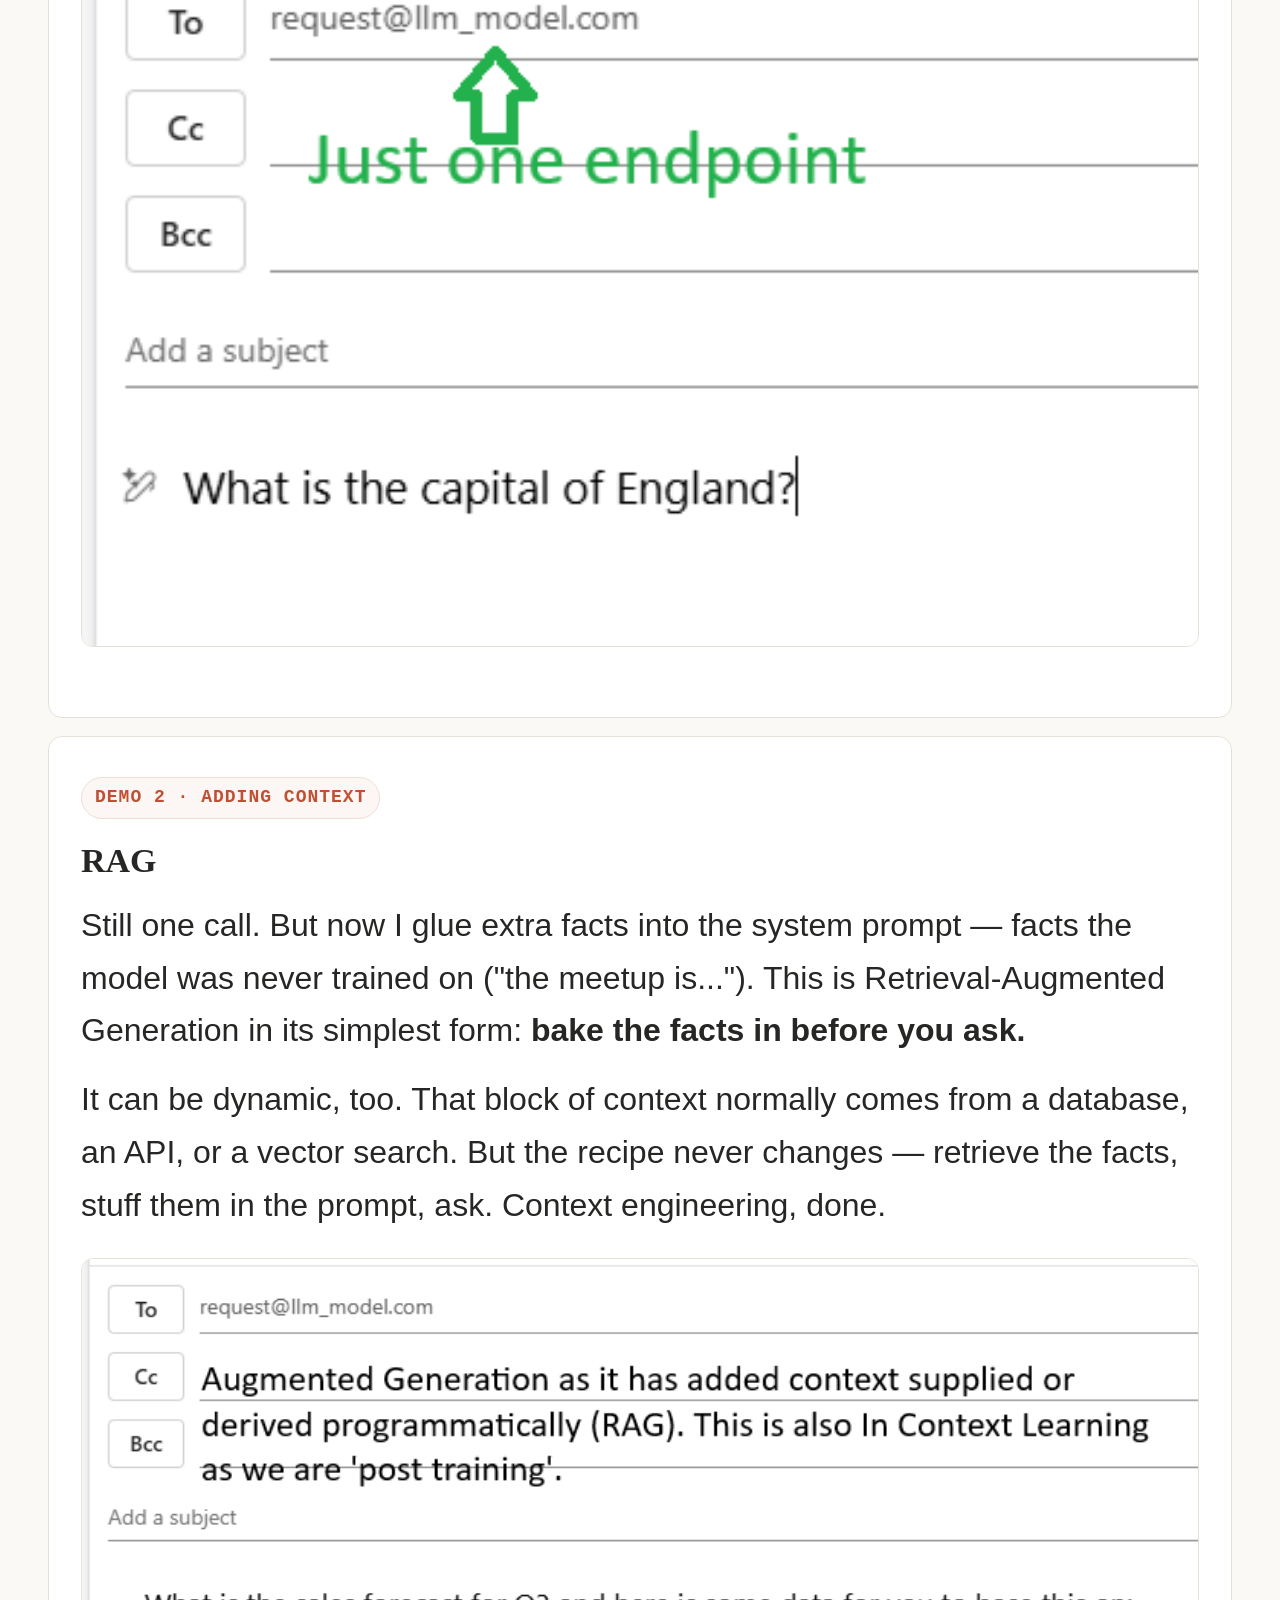
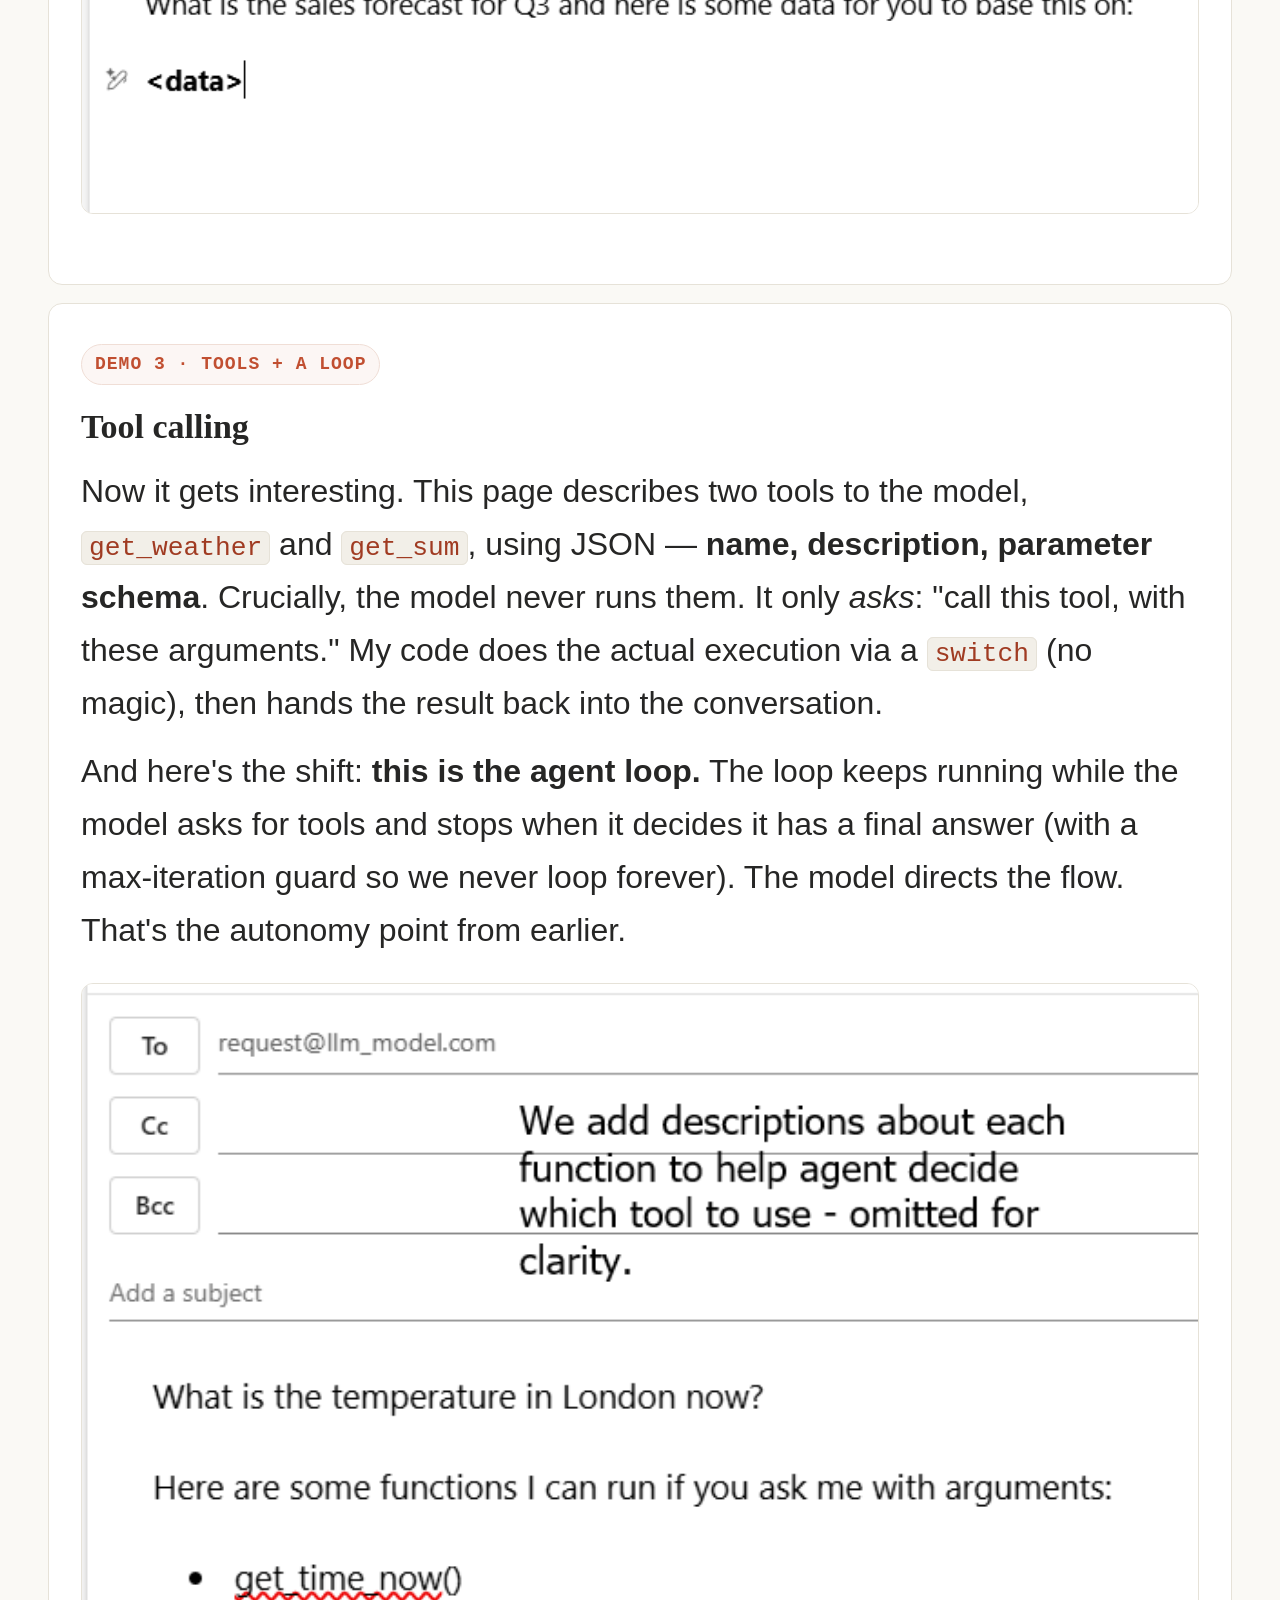
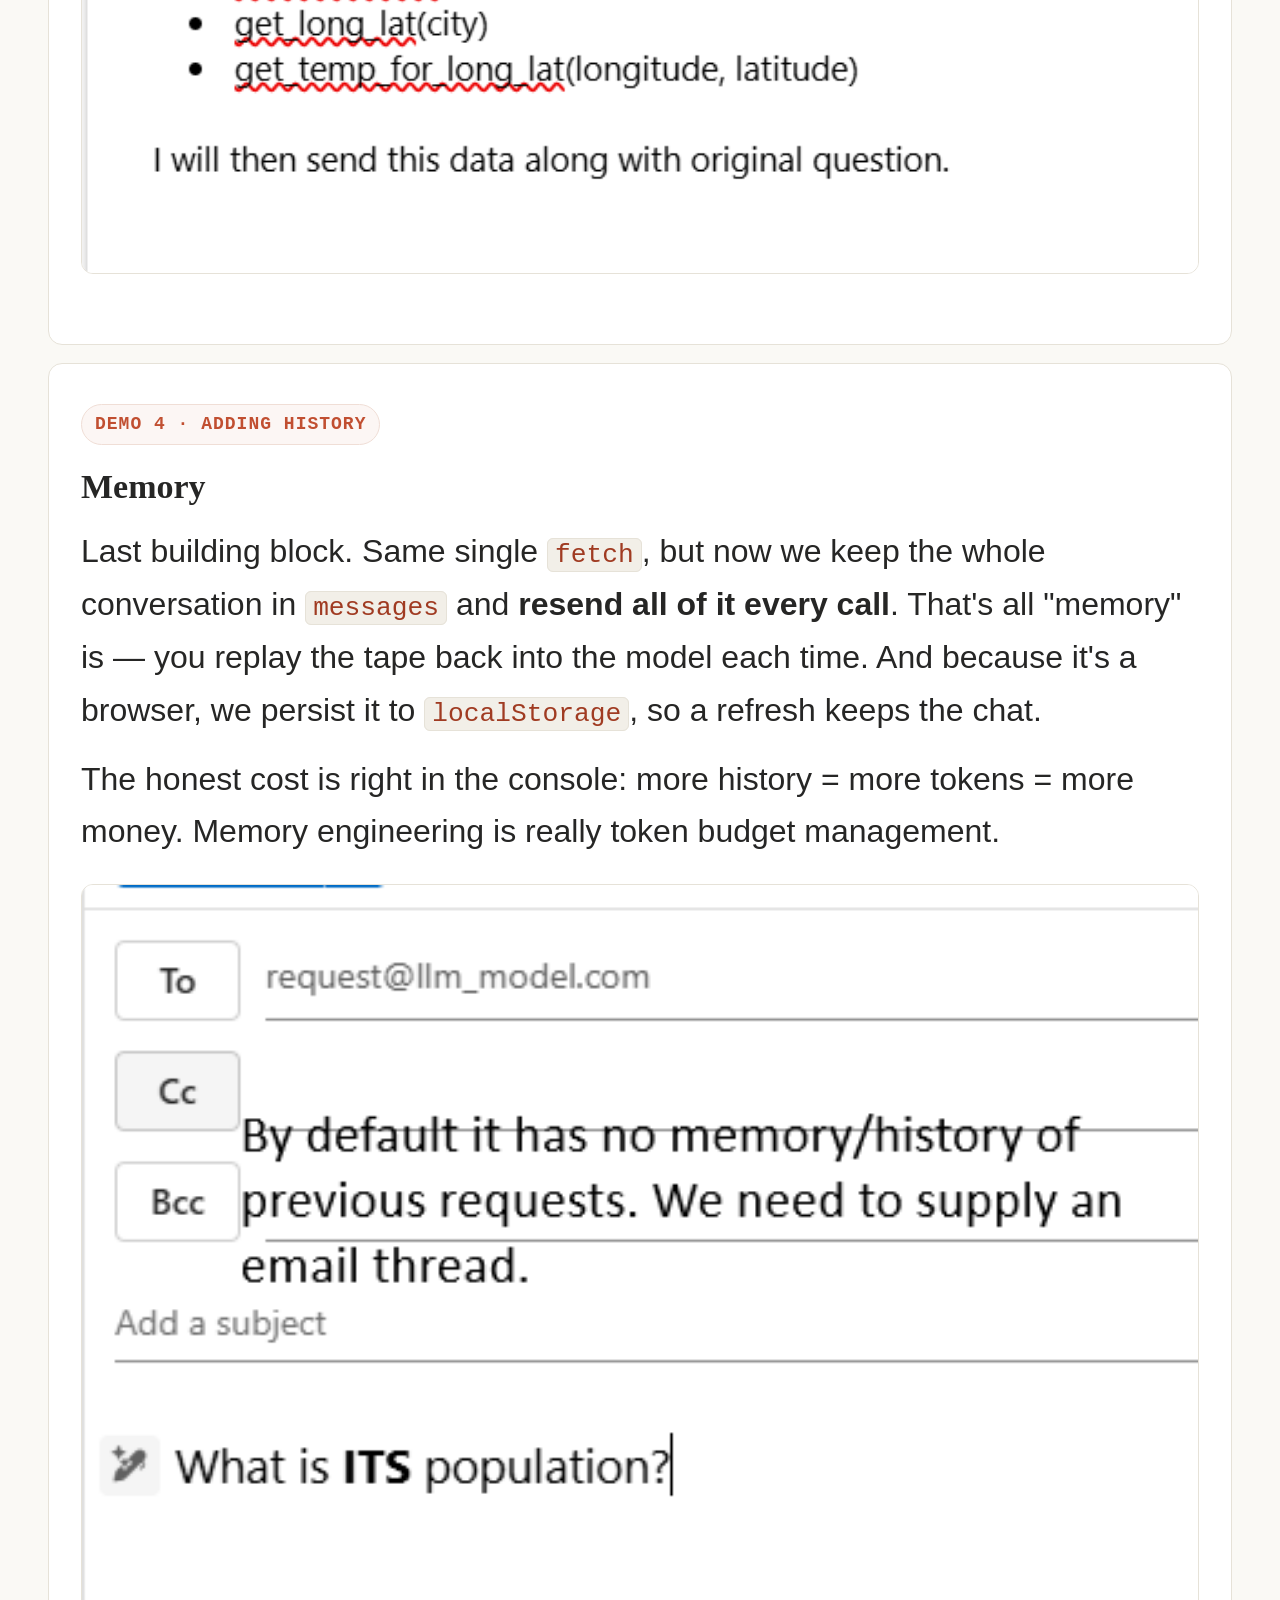
==== commit 9d05ea16: "edits" ====
--- a/TALK.html
+++ b/TALK.html
@@ -606,8 +606,10 @@
       <p>That's it.</p>
       <p>This whole talk is about demystifying and simplifying AI agents.</p>
       <h3>What is an AI agent/Harness?</h3>
-      <p>An AI Agent is an LLM with tools in a loop to acheive a goal.</p>
+      <p>An AI Agent is an LLM with tools, (a set of functions the LLM can ask for us to run and send back result) in a
+        loop to acheive a goal.</p>
       <p>A harness is an LLM with tools, context, and memory in a loop to acheive a goal.</p>
+      <p><em>We will explore these concepts in detail throughout the talk.</em></p>
 
       <figure class="fig-api">
         <img src="./01-REST-API.png" alt="A fetch to the API with a payload">
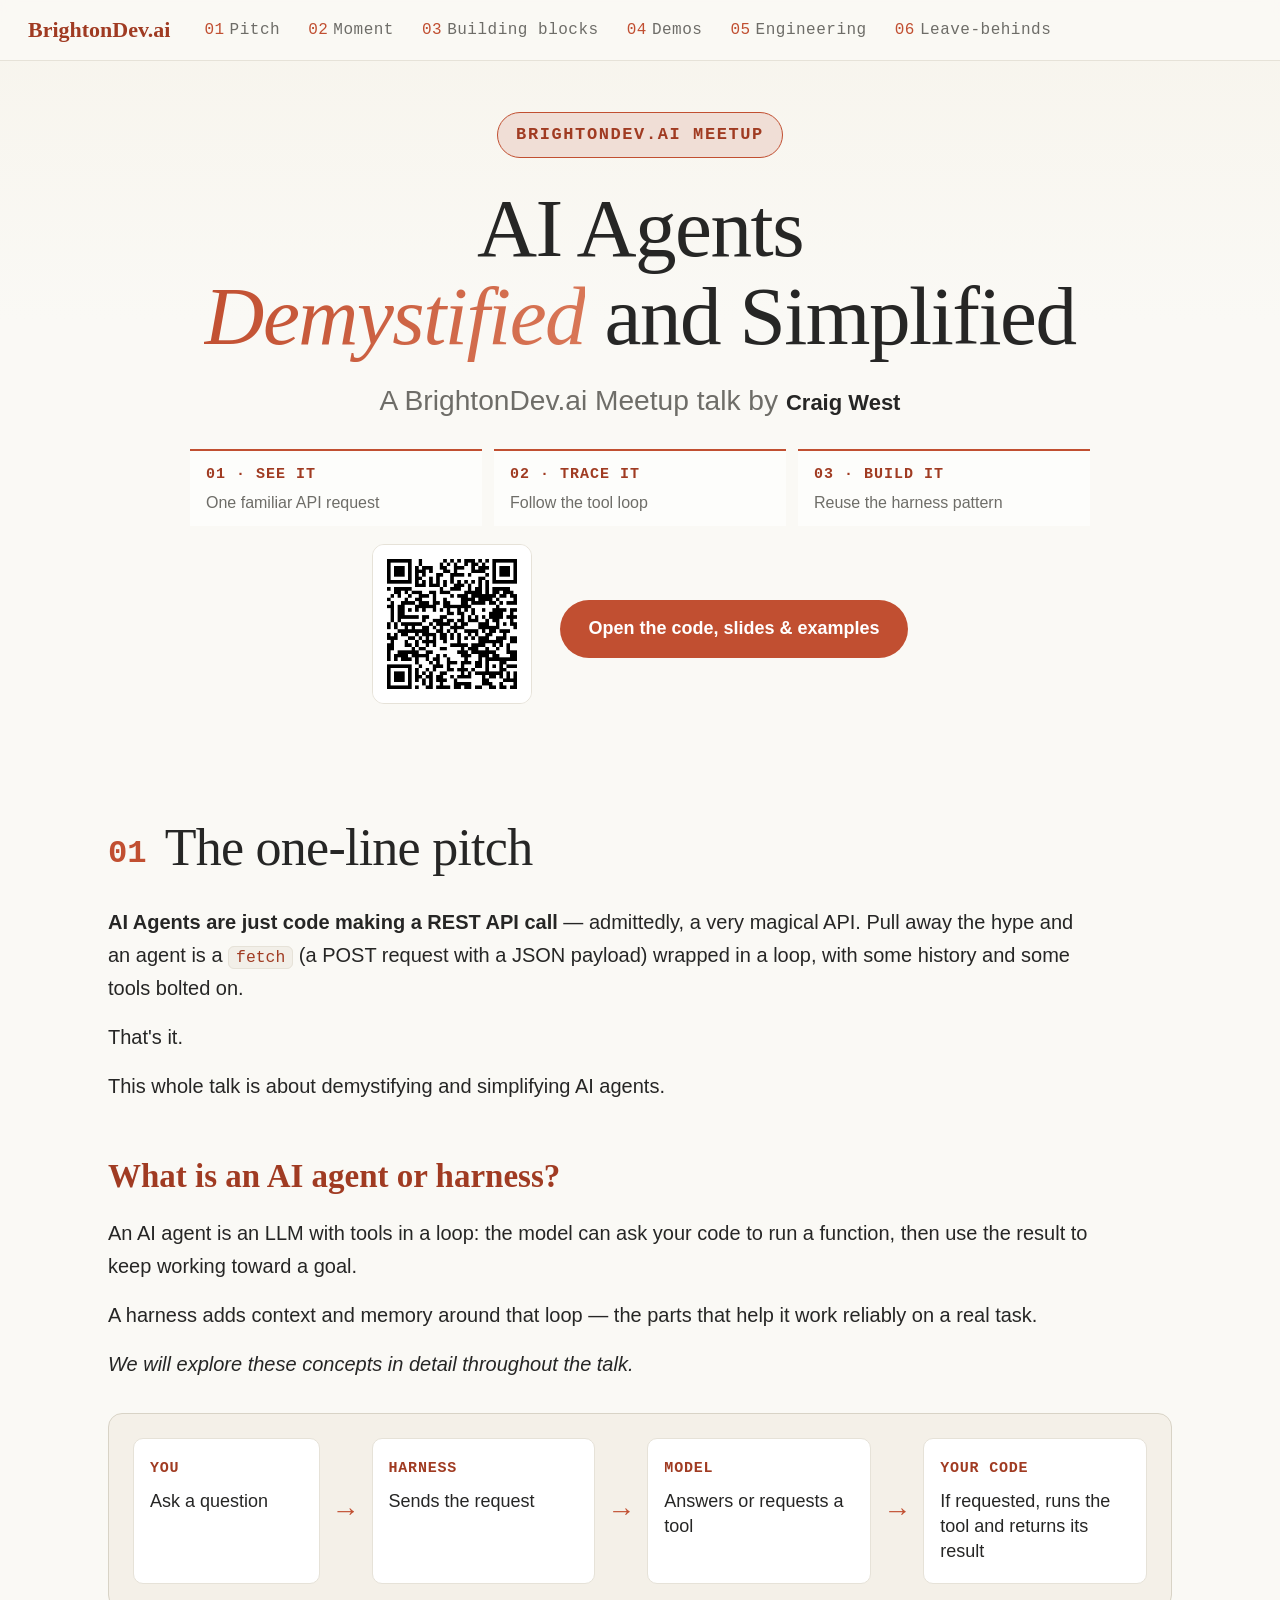
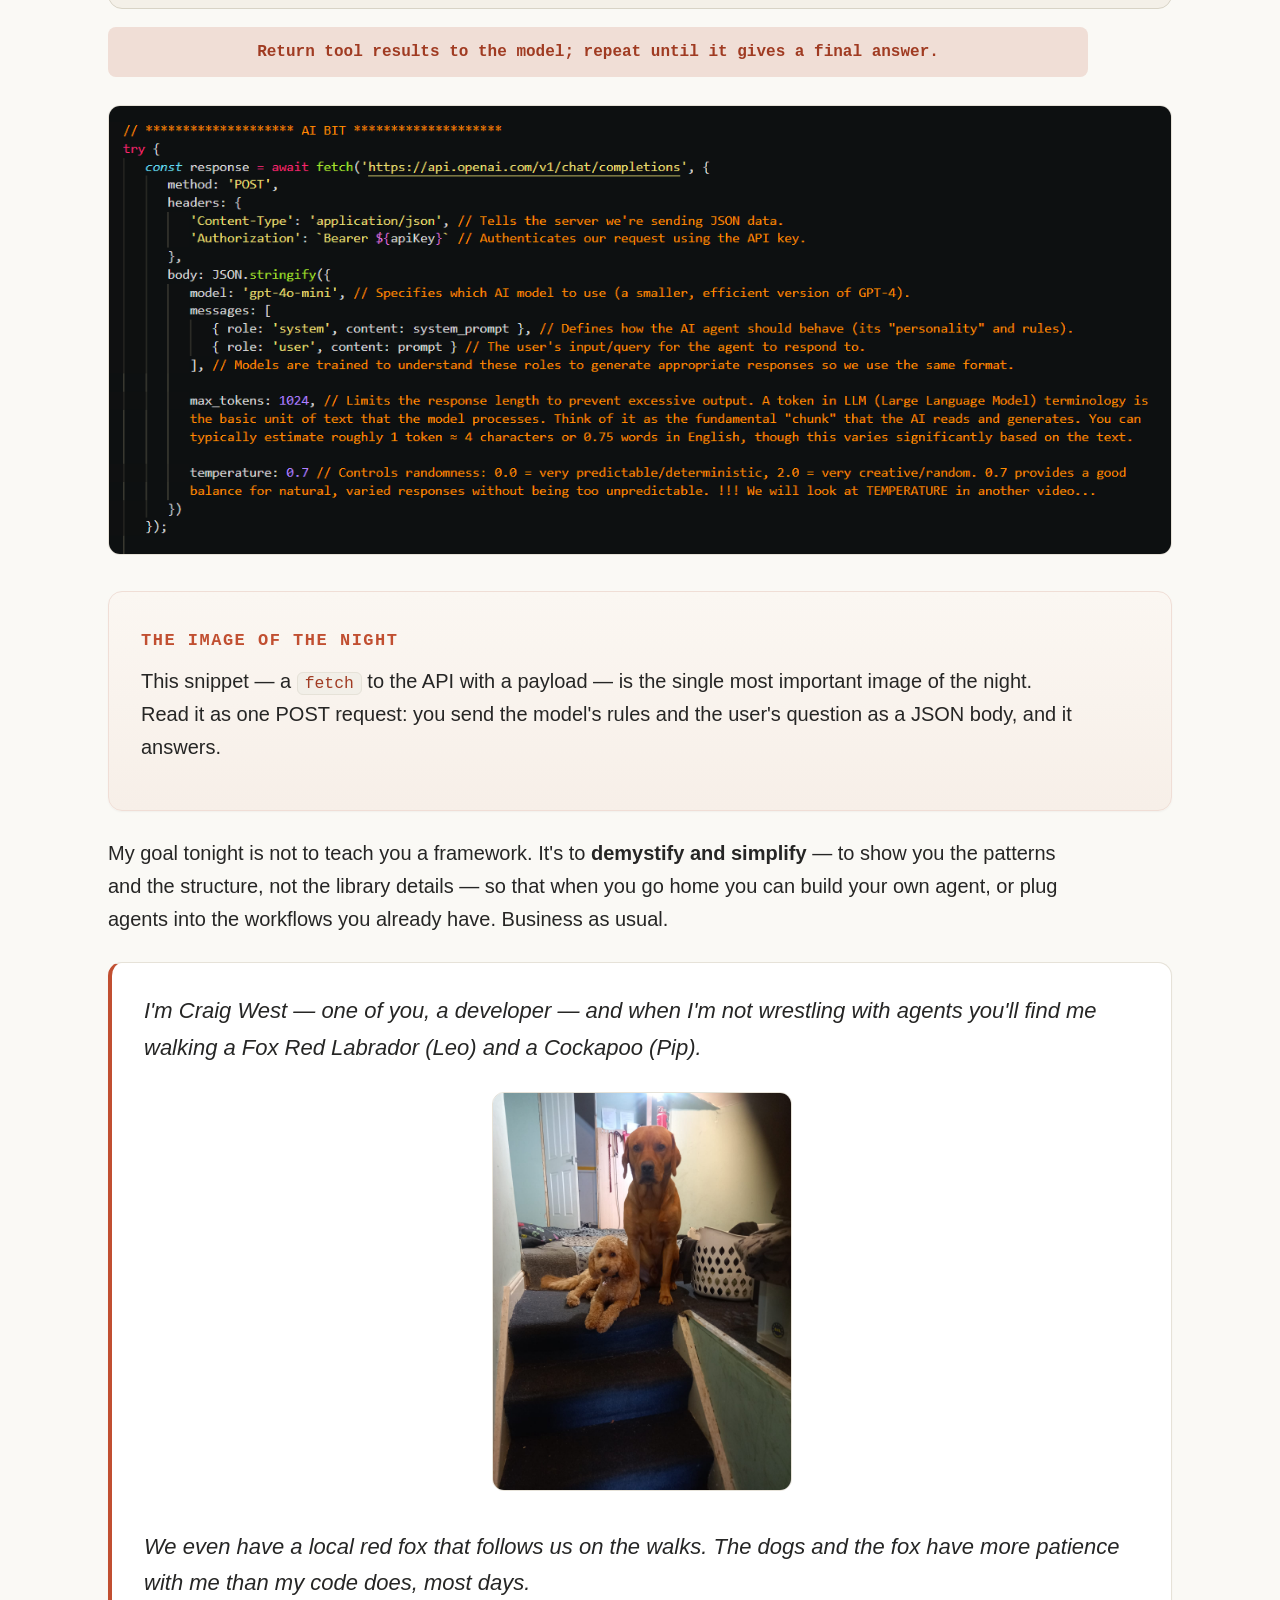
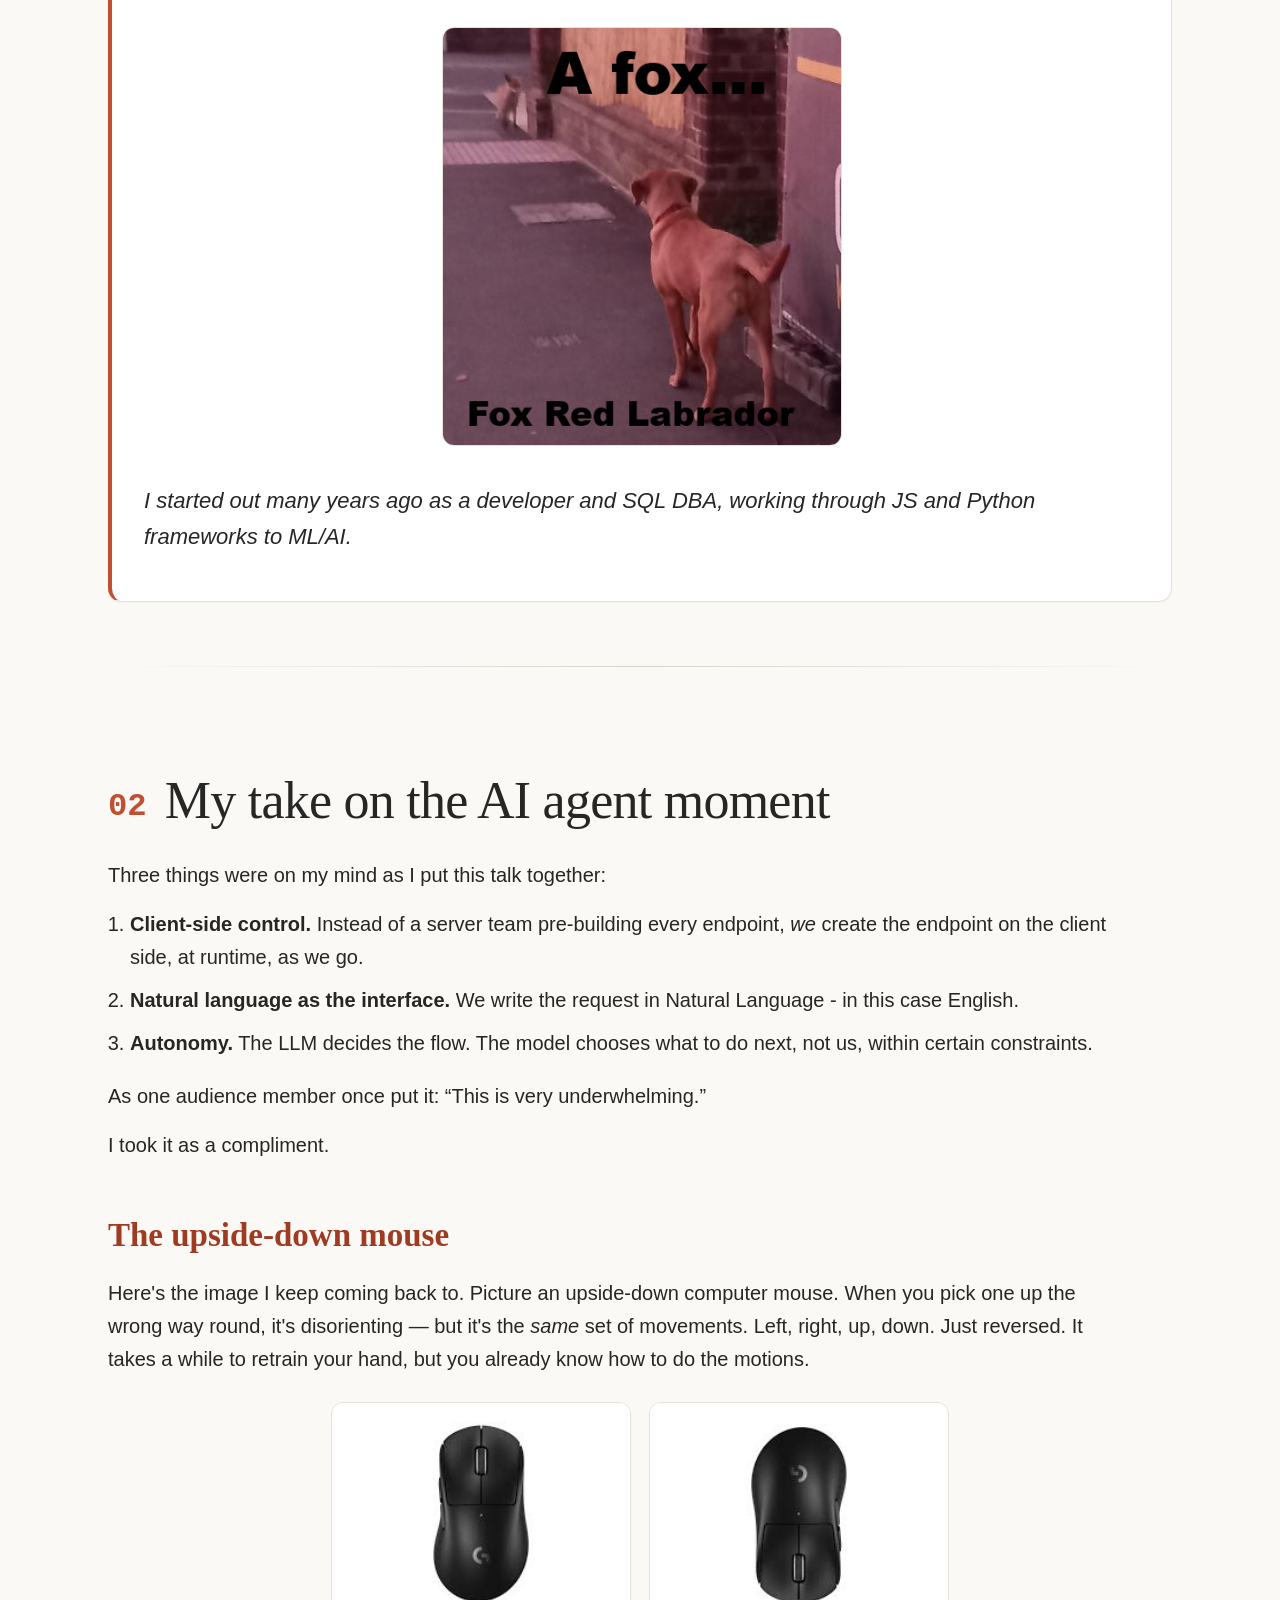
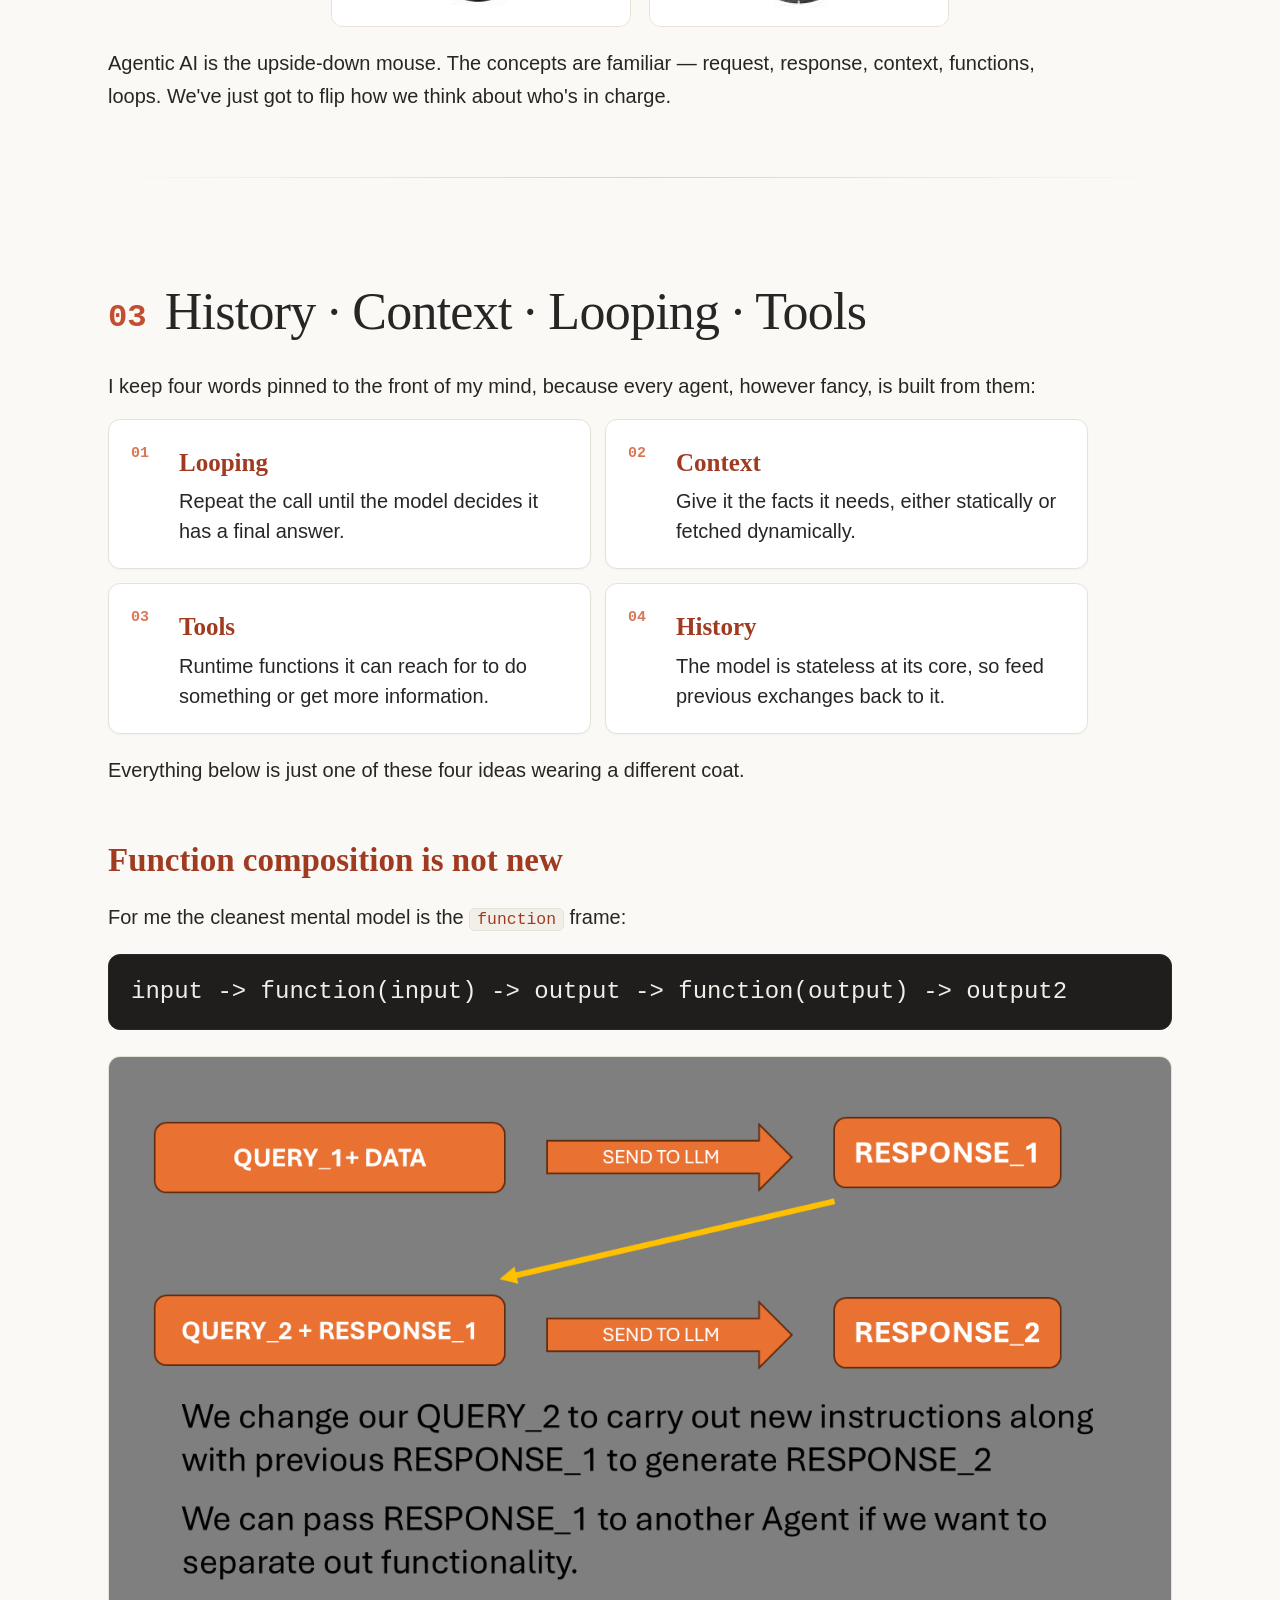
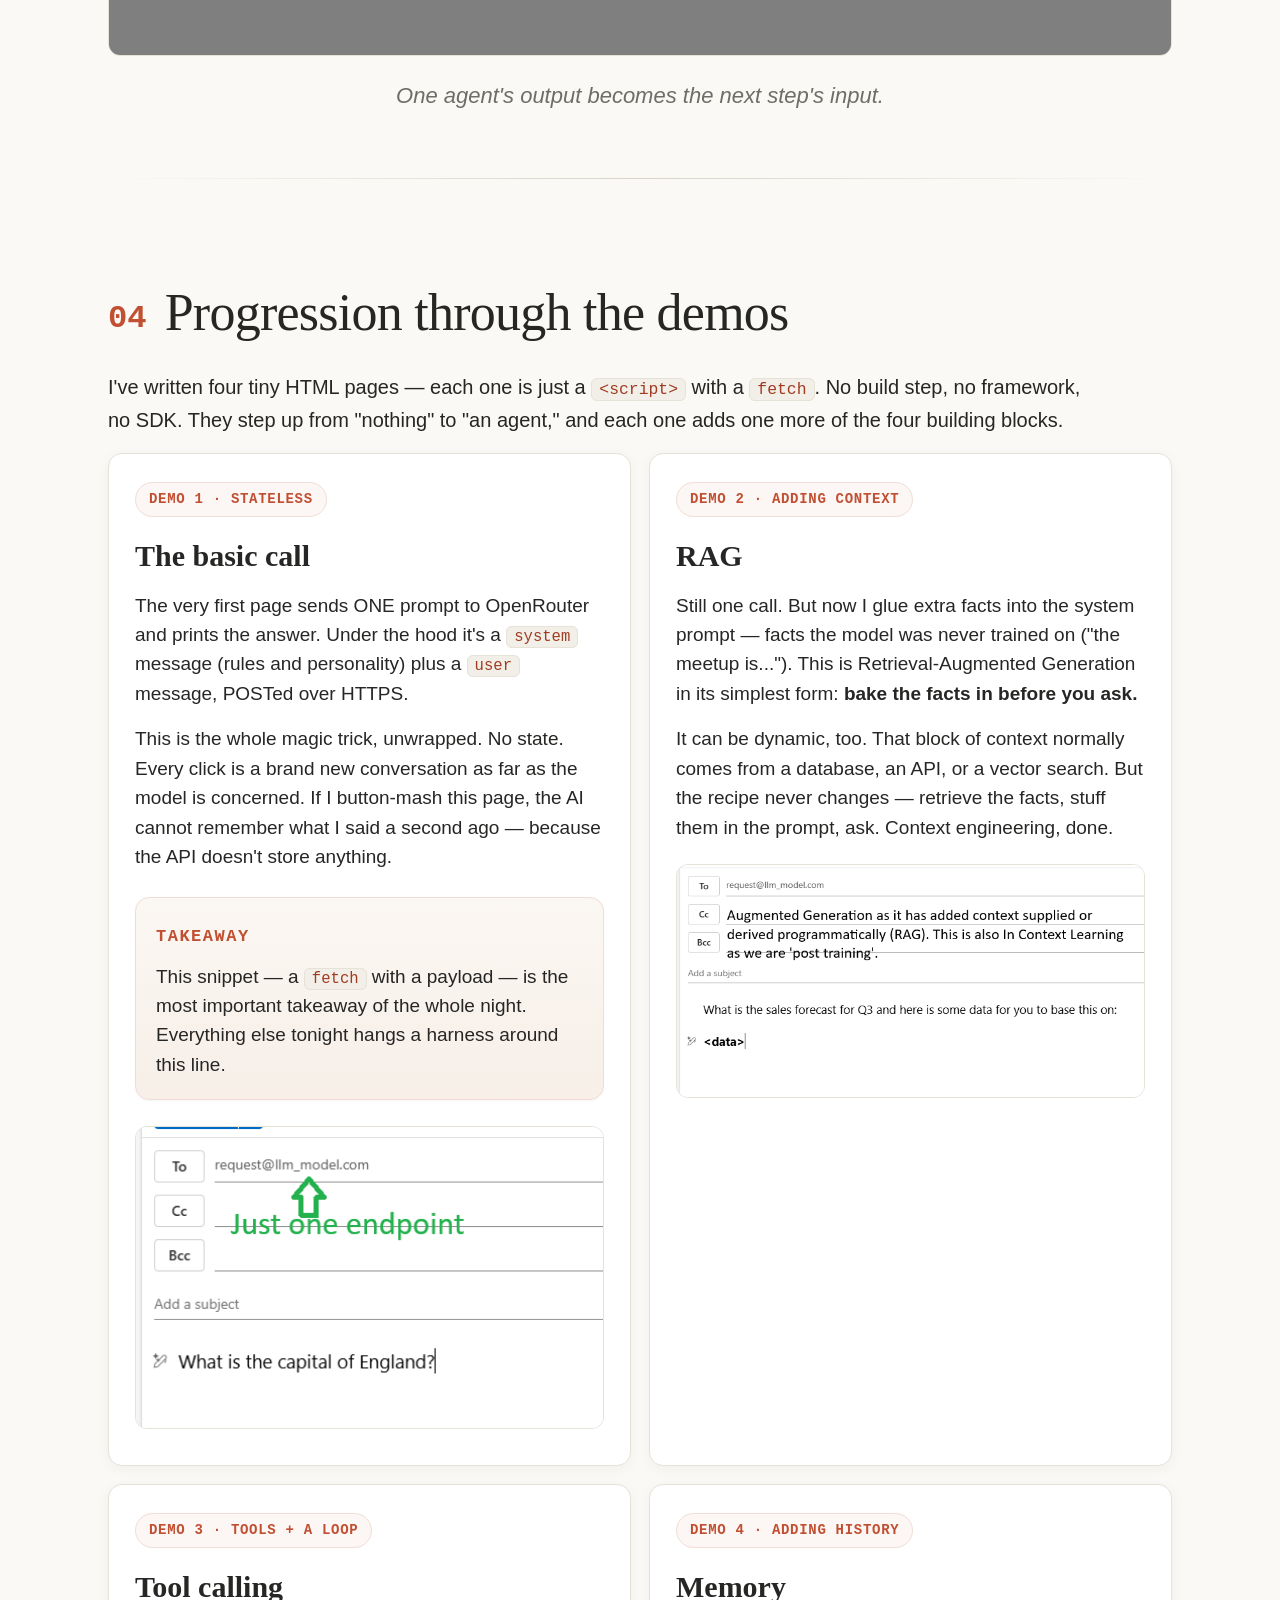
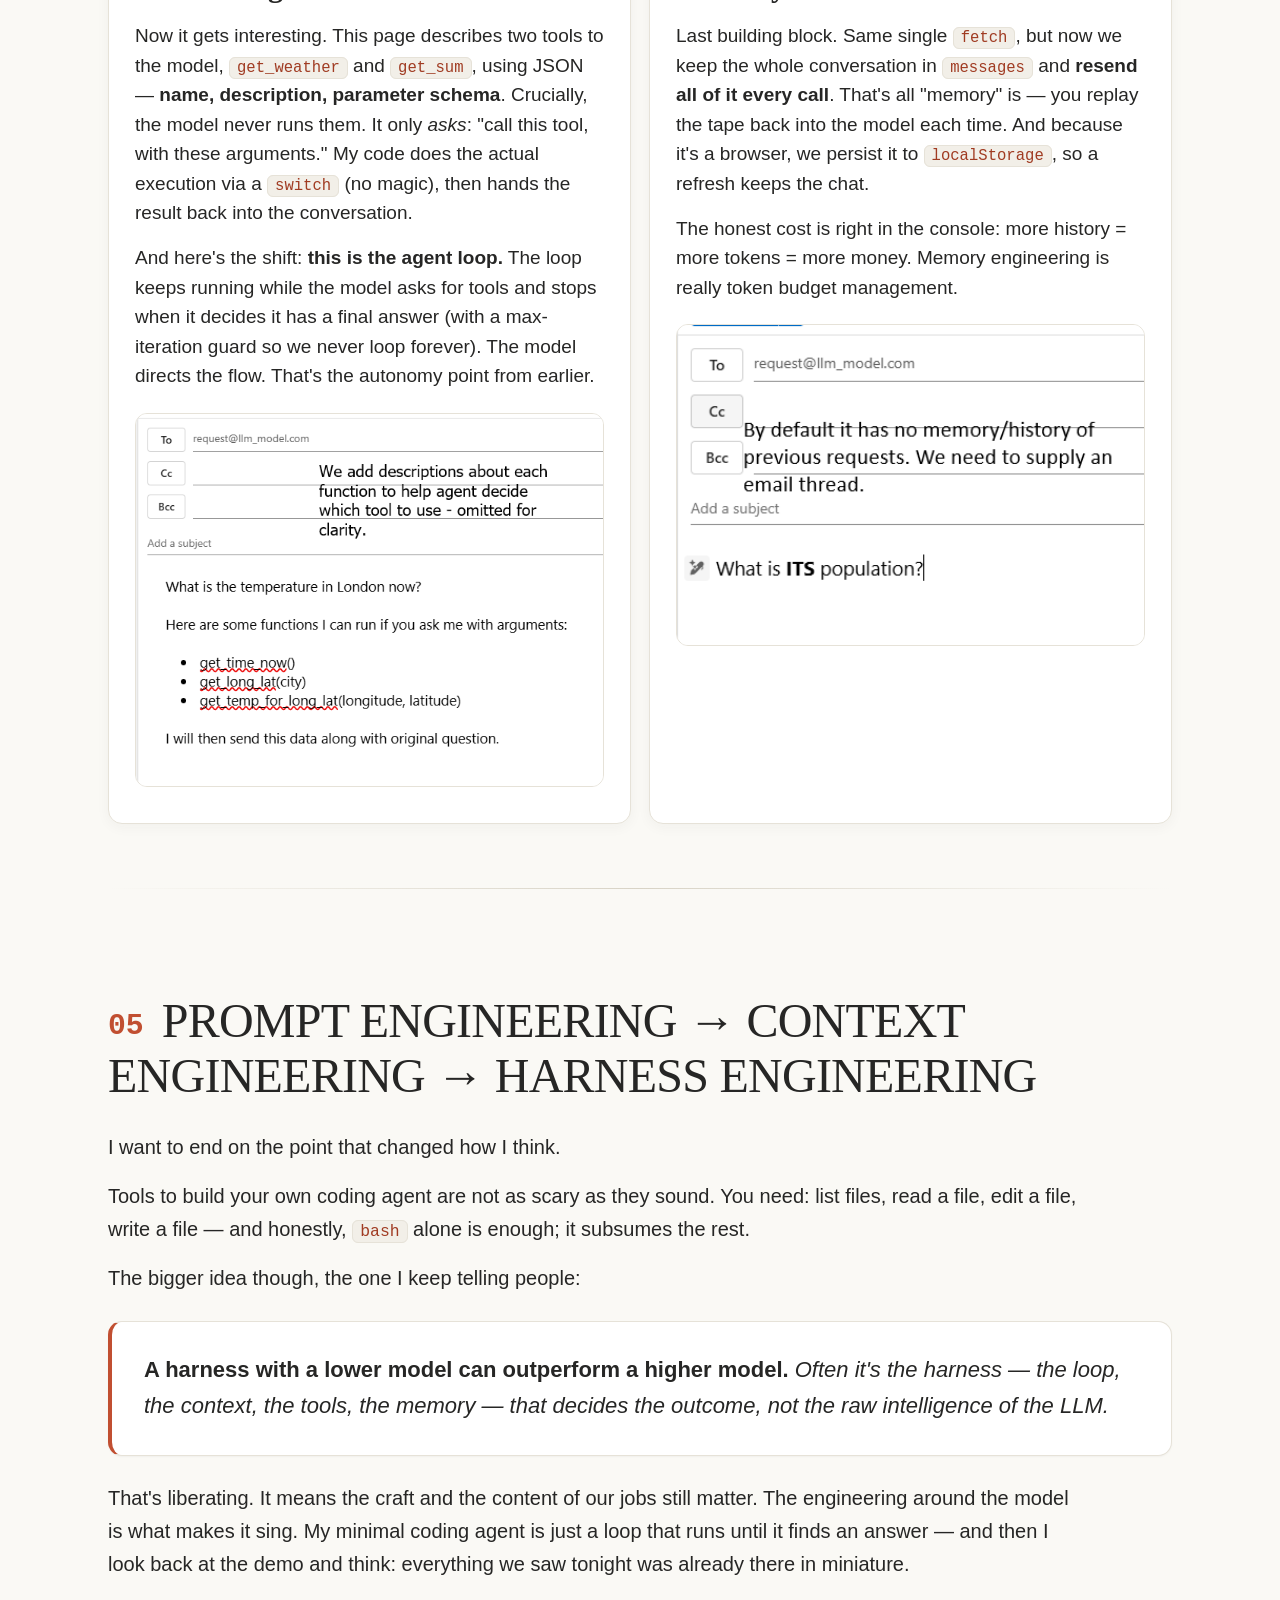
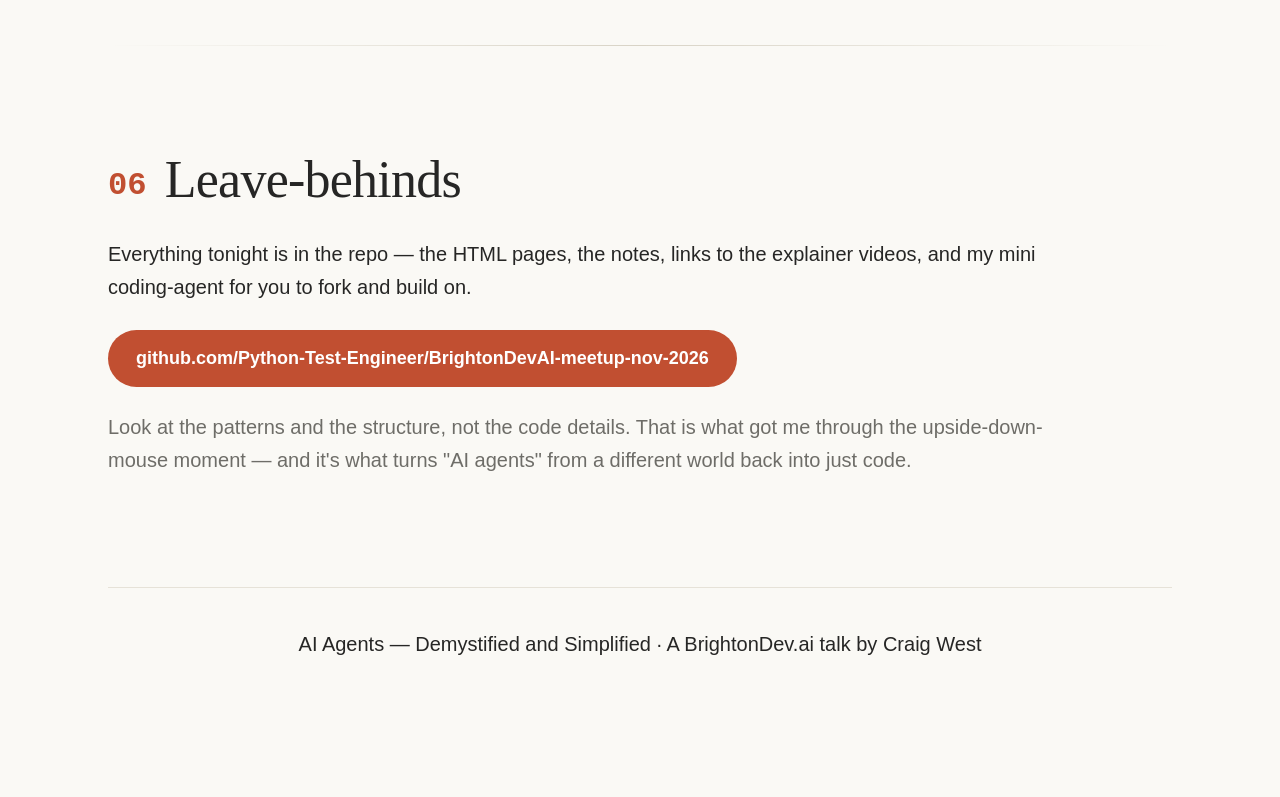
==== commit 577df32d: "luna changing visuals of talk" ====
--- a/TALK.html
+++ b/TALK.html
@@ -563,12 +563,291 @@
       font-style: italic;
       padding: 0 40px;
     }
+
+    /* ---------- teaching-first hierarchy ---------- */
+    body {
+      font-size: clamp(20px, 1.55vw, 24px);
+    }
+
+    .skip-link {
+      position: fixed;
+      top: 12px;
+      left: 12px;
+      z-index: 1200;
+      transform: translateY(-160%);
+      padding: 10px 16px;
+      border-radius: 8px;
+      background: var(--ink);
+      color: white;
+    }
+
+    .skip-link:focus {
+      transform: translateY(0);
+    }
+
+    header.hero {
+      max-width: 1180px;
+      margin: 0 auto;
+      padding: 112px 32px 0;
+    }
+
+    .hero h1 {
+      margin-bottom: 18px;
+      font-size: clamp(58px, 6.5vw, 86px);
+    }
+
+    .hero-resources {
+      display: flex;
+      align-items: center;
+      justify-content: center;
+      gap: 28px;
+      max-width: 640px;
+      margin: 14px auto 0;
+      text-align: left;
+    }
+
+    .hero-resources .repo-btn {
+      max-width: 360px;
+      margin: 0;
+    }
+
+    .eyebrow {
+      font-size: 17px;
+      letter-spacing: 1.6px;
+      padding: 8px 18px;
+      margin-bottom: 26px;
+    }
+
+    .hero .sub {
+      font-size: clamp(23px, 2.2vw, 29px);
+    }
+
+    .learning-path {
+      display: grid;
+      grid-template-columns: repeat(3, 1fr);
+      gap: 12px;
+      max-width: 900px;
+      margin: 24px auto 18px;
+      text-align: left;
+    }
+
+    .learning-path div {
+      padding: 12px 16px;
+      border-top: 2px solid var(--clay);
+      background: rgba(255, 255, 255, .68);
+    }
+
+    .learning-path b,
+    .learning-path span {
+      display: block;
+    }
+
+    .learning-path b {
+      font-family: var(--mono);
+      color: var(--clay-strong);
+      font-size: 15px;
+      letter-spacing: 1px;
+      text-transform: uppercase;
+    }
+
+    .learning-path span {
+      margin-top: 4px;
+      color: var(--muted);
+      font-size: 16px;
+      line-height: 1.4;
+    }
+
+    .hero .fig-qr {
+      margin: 0;
+    }
+
+    .hero .fig-qr img {
+      width: 160px;
+    }
+
+    .repo-btn {
+      max-width: 100%;
+      overflow-wrap: anywhere;
+      font-size: 18px;
+    }
+
+    .wrap {
+      max-width: 1160px;
+    }
+
+    section {
+      scroll-margin-top: 82px;
+    }
+
+    section > p,
+    section > ol,
+    section > ul,
+    section > h3 {
+      max-width: 980px;
+    }
+
+    h2 {
+      max-width: 1000px;
+      text-wrap: balance;
+    }
+
+    #engineering h2 {
+      font-size: clamp(34px, 4vw, 48px);
+    }
+
+    .agent-flow {
+      display: grid;
+      grid-template-columns: 1fr auto 1.2fr auto 1.2fr auto 1.2fr;
+      align-items: stretch;
+      gap: 12px;
+      margin: 32px 0 18px;
+      padding: 24px;
+      border: 1px solid var(--border-strong);
+      border-radius: var(--radius);
+      background: #f4f0e8;
+    }
+
+    .agent-flow .node {
+      min-width: 0;
+      padding: 18px 16px;
+      background: white;
+      border: 1px solid var(--border);
+      border-radius: 10px;
+    }
+
+    .agent-flow .node b,
+    .agent-flow .node span {
+      display: block;
+    }
+
+    .agent-flow .node b {
+      color: var(--clay-strong);
+      font-family: var(--mono);
+      font-size: 15px;
+      letter-spacing: .8px;
+      text-transform: uppercase;
+    }
+
+    .agent-flow .node span {
+      margin-top: 7px;
+      font-size: 18px;
+      line-height: 1.4;
+    }
+
+    .agent-flow .arrow {
+      align-self: center;
+      color: var(--clay);
+      font-size: 28px;
+      font-weight: 700;
+    }
+
+    .flow-loop {
+      margin: 0 0 28px;
+      padding: 12px 18px;
+      text-align: center;
+      color: var(--clay-strong);
+      background: var(--clay-soft);
+      border-radius: 8px;
+      font-family: var(--mono);
+      font-size: 16px;
+      font-weight: 600;
+    }
+
+    .building-blocks {
+      display: grid;
+      grid-template-columns: repeat(2, minmax(0, 1fr));
+      gap: 14px;
+      counter-reset: concept;
+    }
+
+    .building-blocks li {
+      position: relative;
+      min-height: 128px;
+      margin: 0;
+      padding: 24px 24px 22px 70px;
+      line-height: 1.5;
+    }
+
+    .building-blocks li::before {
+      counter-increment: concept;
+      content: "0" counter(concept);
+      position: absolute;
+      left: 22px;
+      top: 25px;
+      color: var(--rust);
+      font: 600 15px var(--mono);
+    }
+
+    .building-blocks li b {
+      display: block;
+      margin-bottom: 5px;
+      font-family: var(--serif);
+      font-size: 25px;
+    }
+
+    .demos {
+      grid-template-columns: repeat(2, minmax(0, 1fr));
+      gap: 18px;
+      align-items: start;
+    }
+
+    .demo {
+      height: 100%;
+      padding: 26px;
+      margin: 0;
+      box-shadow: 0 3px 14px rgba(38, 38, 37, .045);
+    }
+
+    .demo .step {
+      font-size: 14px;
+      letter-spacing: .7px;
+    }
+
+    .demo h4 {
+      font-size: 30px;
+    }
+
+    .demo p {
+      font-size: 19px;
+      line-height: 1.55;
+    }
+
+    .demo .card.note {
+      padding: 20px;
+    }
+
+    .demo figure {
+      margin: 22px 0 0;
+    }
+
+    .demo figure img {
+      width: 100%;
+    }
+
+    .card.quote {
+      font-size: 22px;
+    }
+
+    .divider {
+      margin: 64px auto;
+    }
+
+    a:focus-visible,
+    button:focus-visible {
+      outline: 3px solid var(--clay);
+      outline-offset: 3px;
+    }
+
+
+
+
   </style>
 </head>
 
 <body>
-
-  <nav class="top">
+  <a class="skip-link" href="#pitch">Skip to the learning notes</a>
+
+  <nav class="top" aria-label="Talk sections">
     <span class="brand">BrightonDev.ai</span>
     <a href="#pitch"><span class="n">01</span>Pitch</a>
     <a href="#moment"><span class="n">02</span>Moment</a>
@@ -582,17 +861,20 @@
     <span class="eyebrow">BrightonDev.ai Meetup</span>
     <h1>AI Agents<br><span class="grad">Demystified</span> and Simplified</h1>
     <p class="sub">A BrightonDev.ai Meetup talk by <span class="author"><b>Craig West</b></span></p>
-    <p class="author">All code, slides and more in the repo below.</p>
-    <figure class="fig-qr">
-      <img src="./qr.png" alt="QR code linking to the GitHub repo">
-    </figure>
-
-    <p>
+    <div class="learning-path" aria-label="What you will learn">
+      <div><b>01 · See it</b><span>One familiar API request</span></div>
+      <div><b>02 · Trace it</b><span>Follow the tool loop</span></div>
+      <div><b>03 · Build it</b><span>Reuse the harness pattern</span></div>
+    </div>
+    <div class="hero-resources">
+      <figure class="fig-qr">
+        <img src="./qr.png" alt="QR code linking to the GitHub repo">
+      </figure>
       <a class="repo-btn" href="https://github.com/Python-Test-Engineer/BrightonDevAI-meetup-nov-2026" target="_blank"
         rel="noopener">
-        github.com/Python-Test-Engineer/BrightonDevAI-meetup-nov-2026
+        Open the code, slides &amp; examples
       </a>
-    </p>
+    </div>
   </header>
 
   <main class="wrap">
@@ -605,11 +887,22 @@
         history and some tools bolted on.</p>
       <p>That's it.</p>
       <p>This whole talk is about demystifying and simplifying AI agents.</p>
-      <h3>What is an AI agent/Harness?</h3>
-      <p>An AI Agent is an LLM with tools, (a set of functions the LLM can ask for us to run and send back result) in a
-        loop to acheive a goal.</p>
-      <p>A harness is an LLM with tools, context, and memory in a loop to acheive a goal.</p>
+      <h3>What is an AI agent or harness?</h3>
+      <p>An AI agent is an LLM with tools in a loop: the model can ask your code to run a function, then use the result
+        to keep working toward a goal.</p>
+      <p>A harness adds context and memory around that loop — the parts that help it work reliably on a real task.</p>
       <p><em>We will explore these concepts in detail throughout the talk.</em></p>
+
+      <div class="agent-flow" role="img" aria-label="The user asks a question, the harness sends it to the model, the model may request a tool, and the harness runs that tool and returns its result to the model.">
+        <div class="node"><b>You</b><span>Ask a question</span></div>
+        <span class="arrow" aria-hidden="true">→</span>
+        <div class="node"><b>Harness</b><span>Sends the request</span></div>
+        <span class="arrow" aria-hidden="true">→</span>
+        <div class="node"><b>Model</b><span>Answers or requests a tool</span></div>
+        <span class="arrow" aria-hidden="true">→</span>
+        <div class="node"><b>Your code</b><span>If requested, runs the tool and returns its result</span></div>
+      </div>
+      <p class="flow-loop">Return tool results to the model; repeat until it gives a final answer.</p>
 
       <figure class="fig-api">
         <img src="./01-REST-API.png" alt="A fetch to the API with a payload">
@@ -626,7 +919,7 @@
       <p>My goal tonight is not to teach you a framework. It's to <strong>demystify and simplify</strong> — to show you
         the patterns and the structure, not the library details — so that when you go home you can build your own agent,
         or plug agents into the workflows you already have. Business as usual.</p>
-      <br><br><br><br><br><br><br><br>
+
       <div class="card quote">
         <p style="margin:0">I'm Craig West — one of you, a developer — and when
           I'm not wrestling with agents you'll find me walking a Fox Red Labrador (Leo) and a Cockapoo (Pip).</p>
@@ -645,7 +938,7 @@
         </p>
       </div>
     </section>
-    <br><br><br><br><br><br><br><br>
+
     <hr class="divider">
 
     <!-- ============ MOMENT ============ -->
@@ -661,7 +954,7 @@
         <li><strong>Autonomy.</strong> The LLM decides the flow. The model chooses what to do next, not us, within
           certain constraints.</li>
       </ol>
-      <p>As a talk member once said "This is very underwhelming." </p>
+      <p>As one audience member once put it: “This is very underwhelming.”</p>
       <p>I took it as a compliment.</p>
 
       <h3>The upside-down mouse</h3>
@@ -677,18 +970,16 @@
     </section>
 
     <hr class="divider">
-    <br><br><br><br><br><br><br><br>
+
     <!-- ============ BUILDING BLOCKS ============ -->
     <section id="blocks">
       <h2><span class="num">03</span>History · Context · Looping · Tools</h2>
       <p>I keep four words pinned to the front of my mind, because every agent, however fancy, is built from them:</p>
       <ul class="building-blocks">
-        <li><b>Looping</b> — repeat the call until the model decides it has a final answer.</li>
-        <li><b>Context</b> — give it the facts it needs, either statically or fetched dynamically.</li>
-        <li><b>Tools</b> — runtime functions it can reach for when it needs to do something or get more information.
-        <li><b>History</b> — the model is stateless at its core, so we give it memory by feeding back previous
-          exchanges.</li>
-        </li>
+        <li><b>Looping</b><span>Repeat the call until the model decides it has a final answer.</span></li>
+        <li><b>Context</b><span>Give it the facts it needs, either statically or fetched dynamically.</span></li>
+        <li><b>Tools</b><span>Runtime functions it can reach for to do something or get more information.</span></li>
+        <li><b>History</b><span>The model is stateless at its core, so feed previous exchanges back to it.</span></li>
       </ul>
       <p>Everything below is just one of these four ideas wearing a different coat.</p>
 
@@ -696,14 +987,13 @@
       <p>For me the cleanest mental model is the <code>function</code> frame:</p>
       <pre>input -&gt; function(input) -&gt; output -&gt; function(output) -&gt; output2</pre>
       <figure class="fig-wide">
-        <img src="./images/  <figure class=" fig-wide">
         <img src="./images/100_INPUT_OUTPUT.png"
           alt="Reflection pattern — the output of one agent becomes the input of the next">
+        <figcaption>One agent's output becomes the next step's input.</figcaption>
       </figure>
-      </figure>
 
     </section>
-    <br><br><br><br><br><br><br><br>
+
     <hr class="divider">
 
     <!-- ============ DEMOS ============ -->
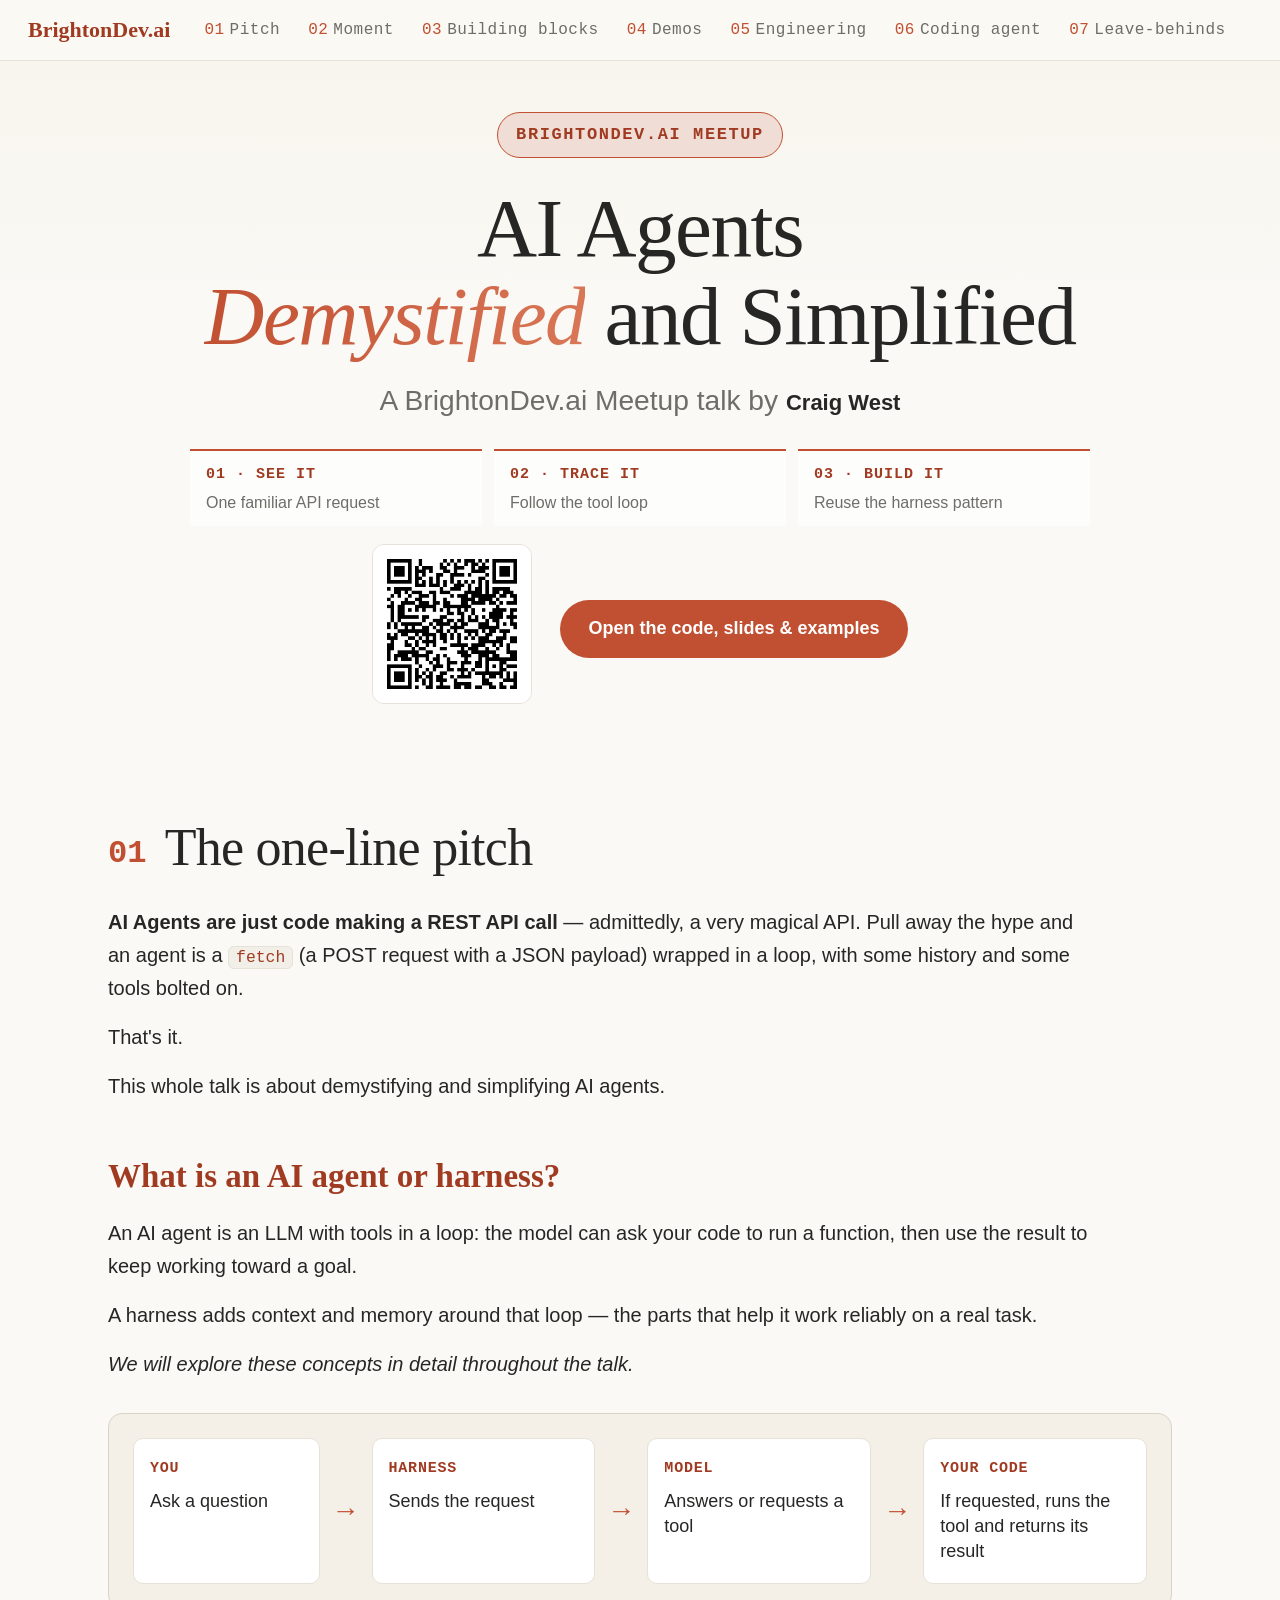
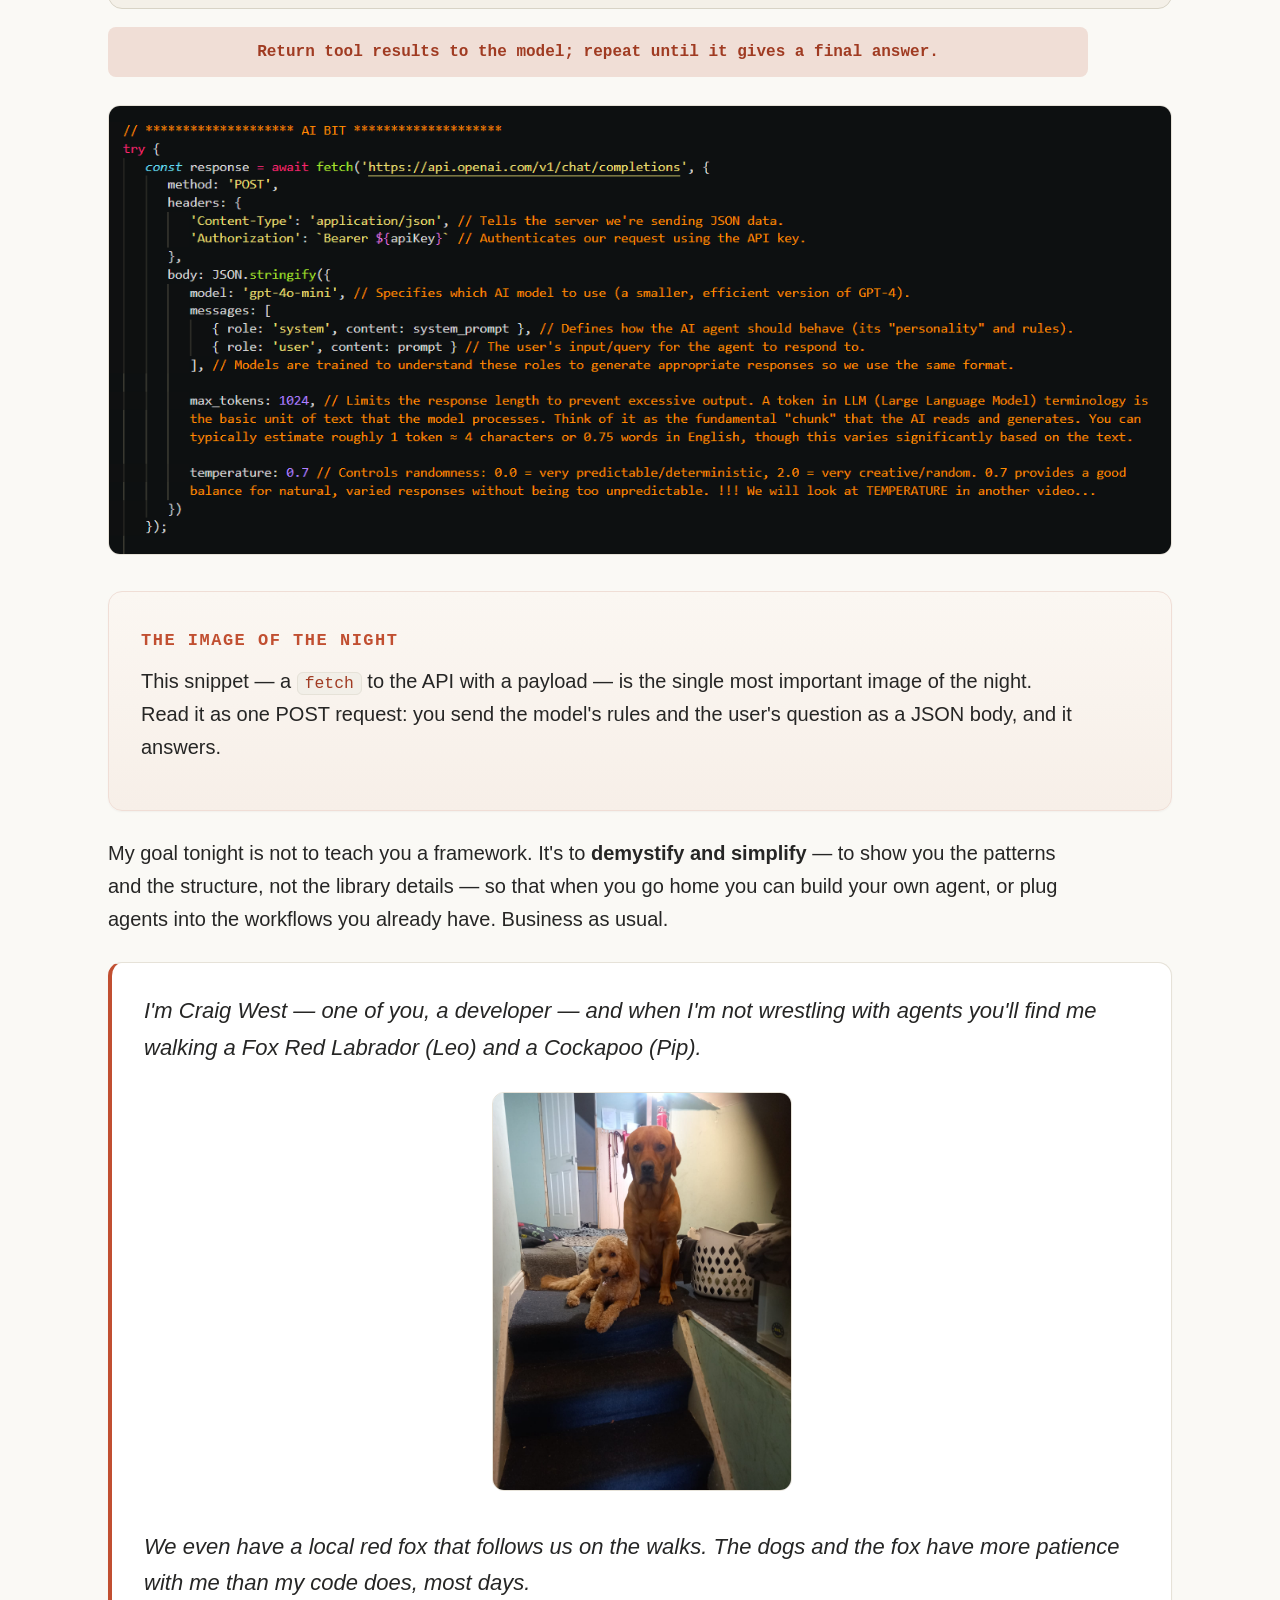
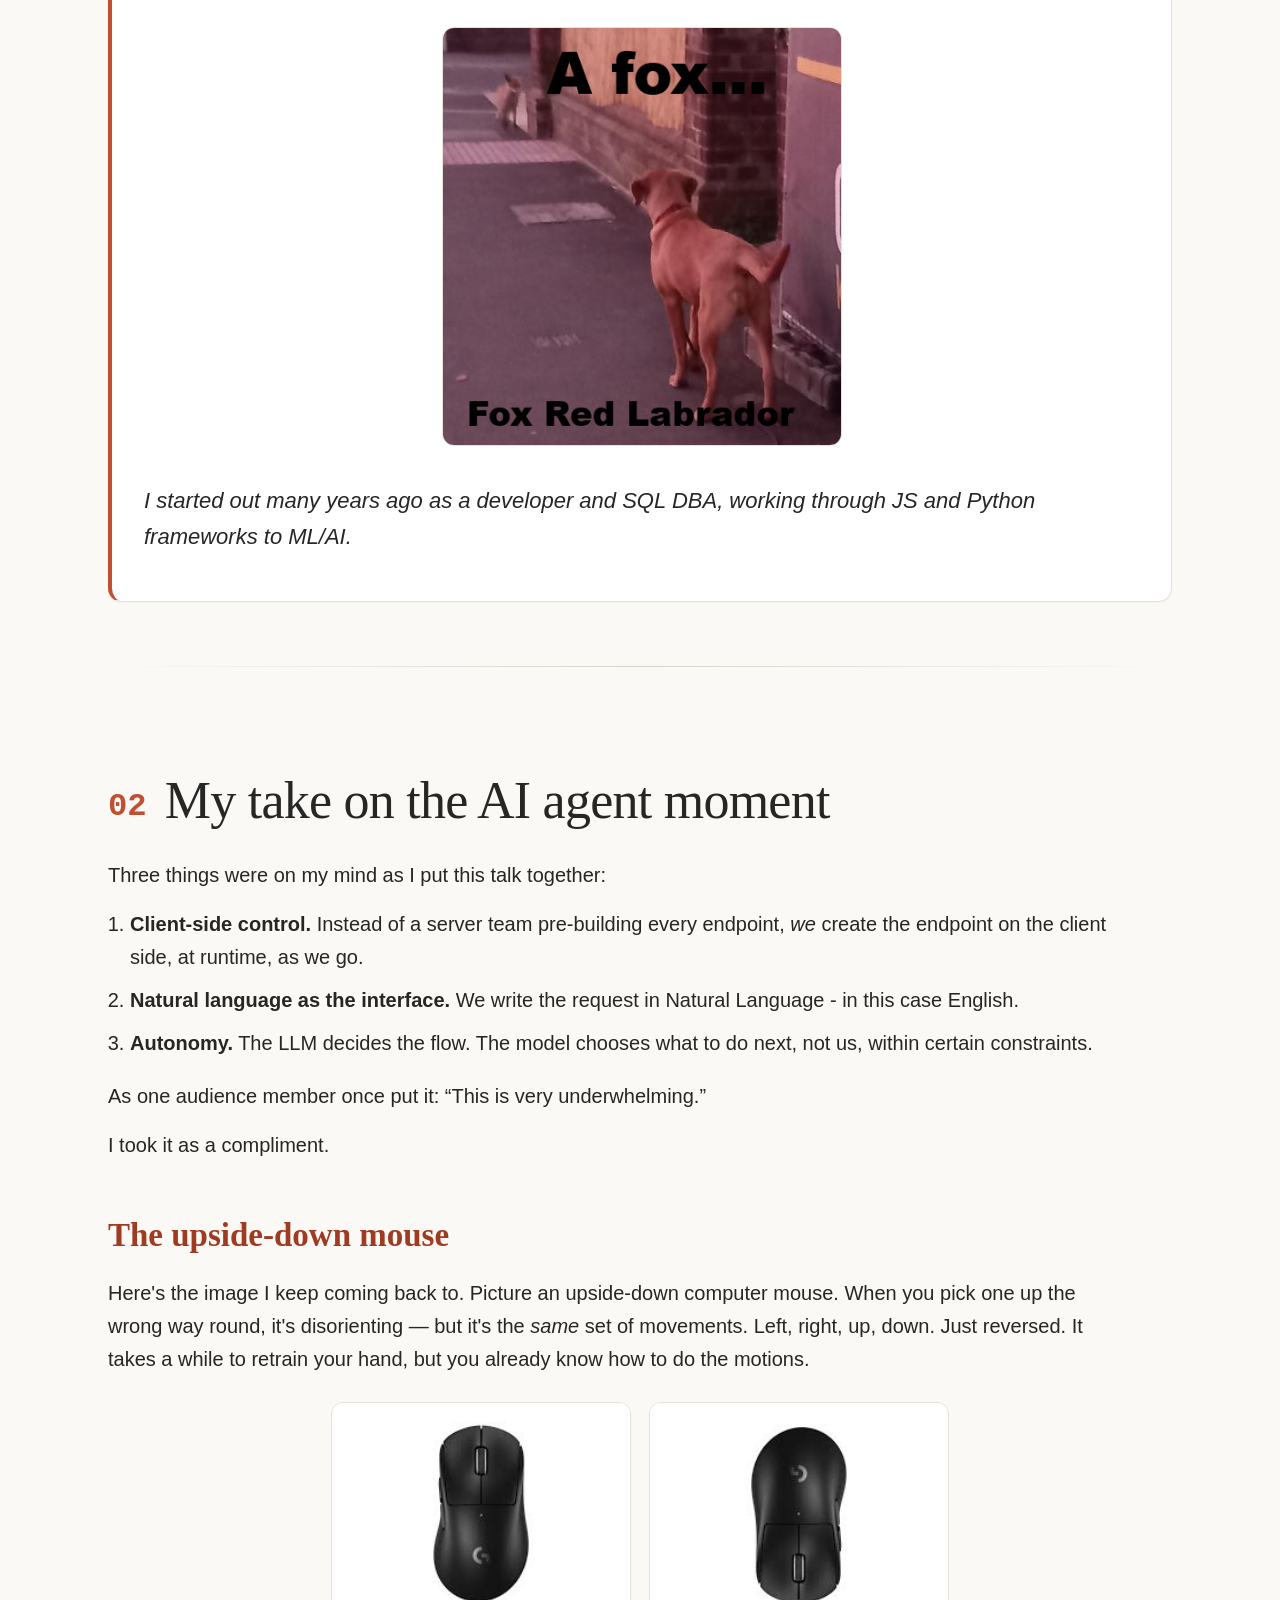
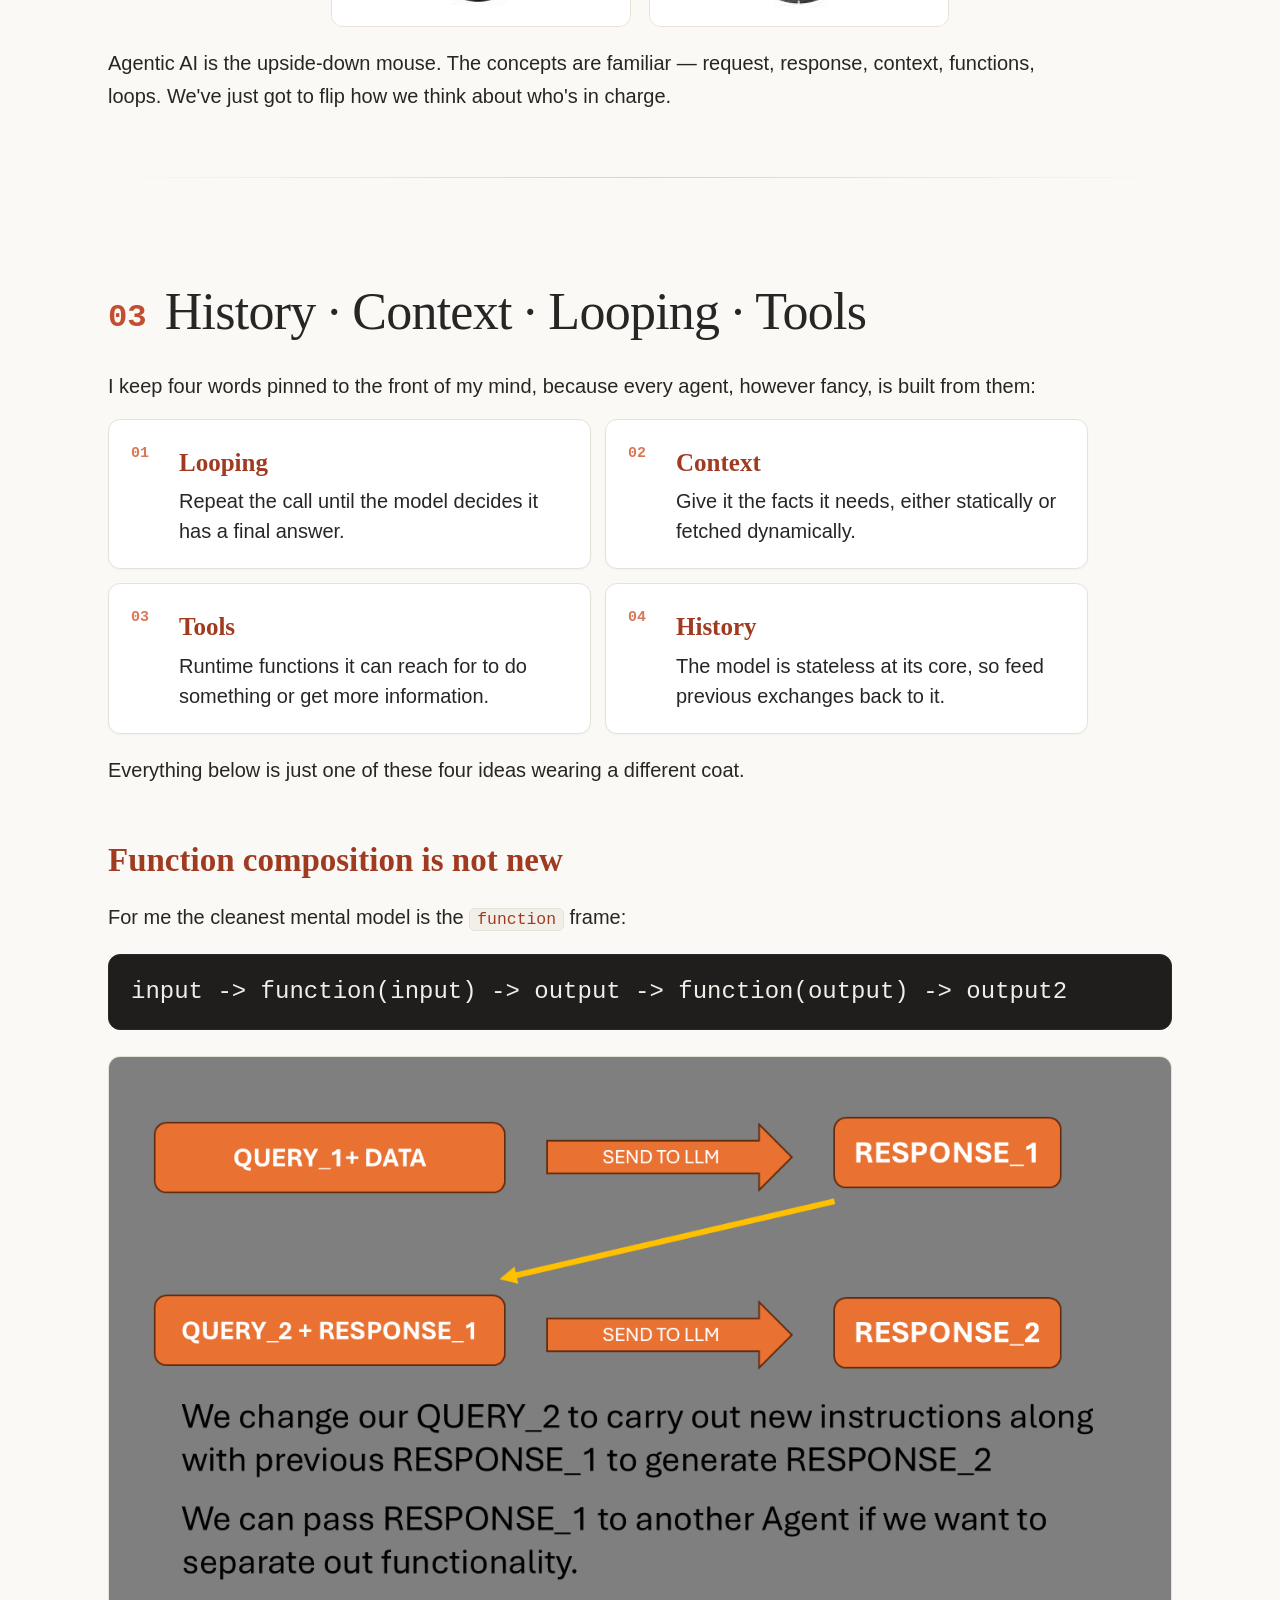
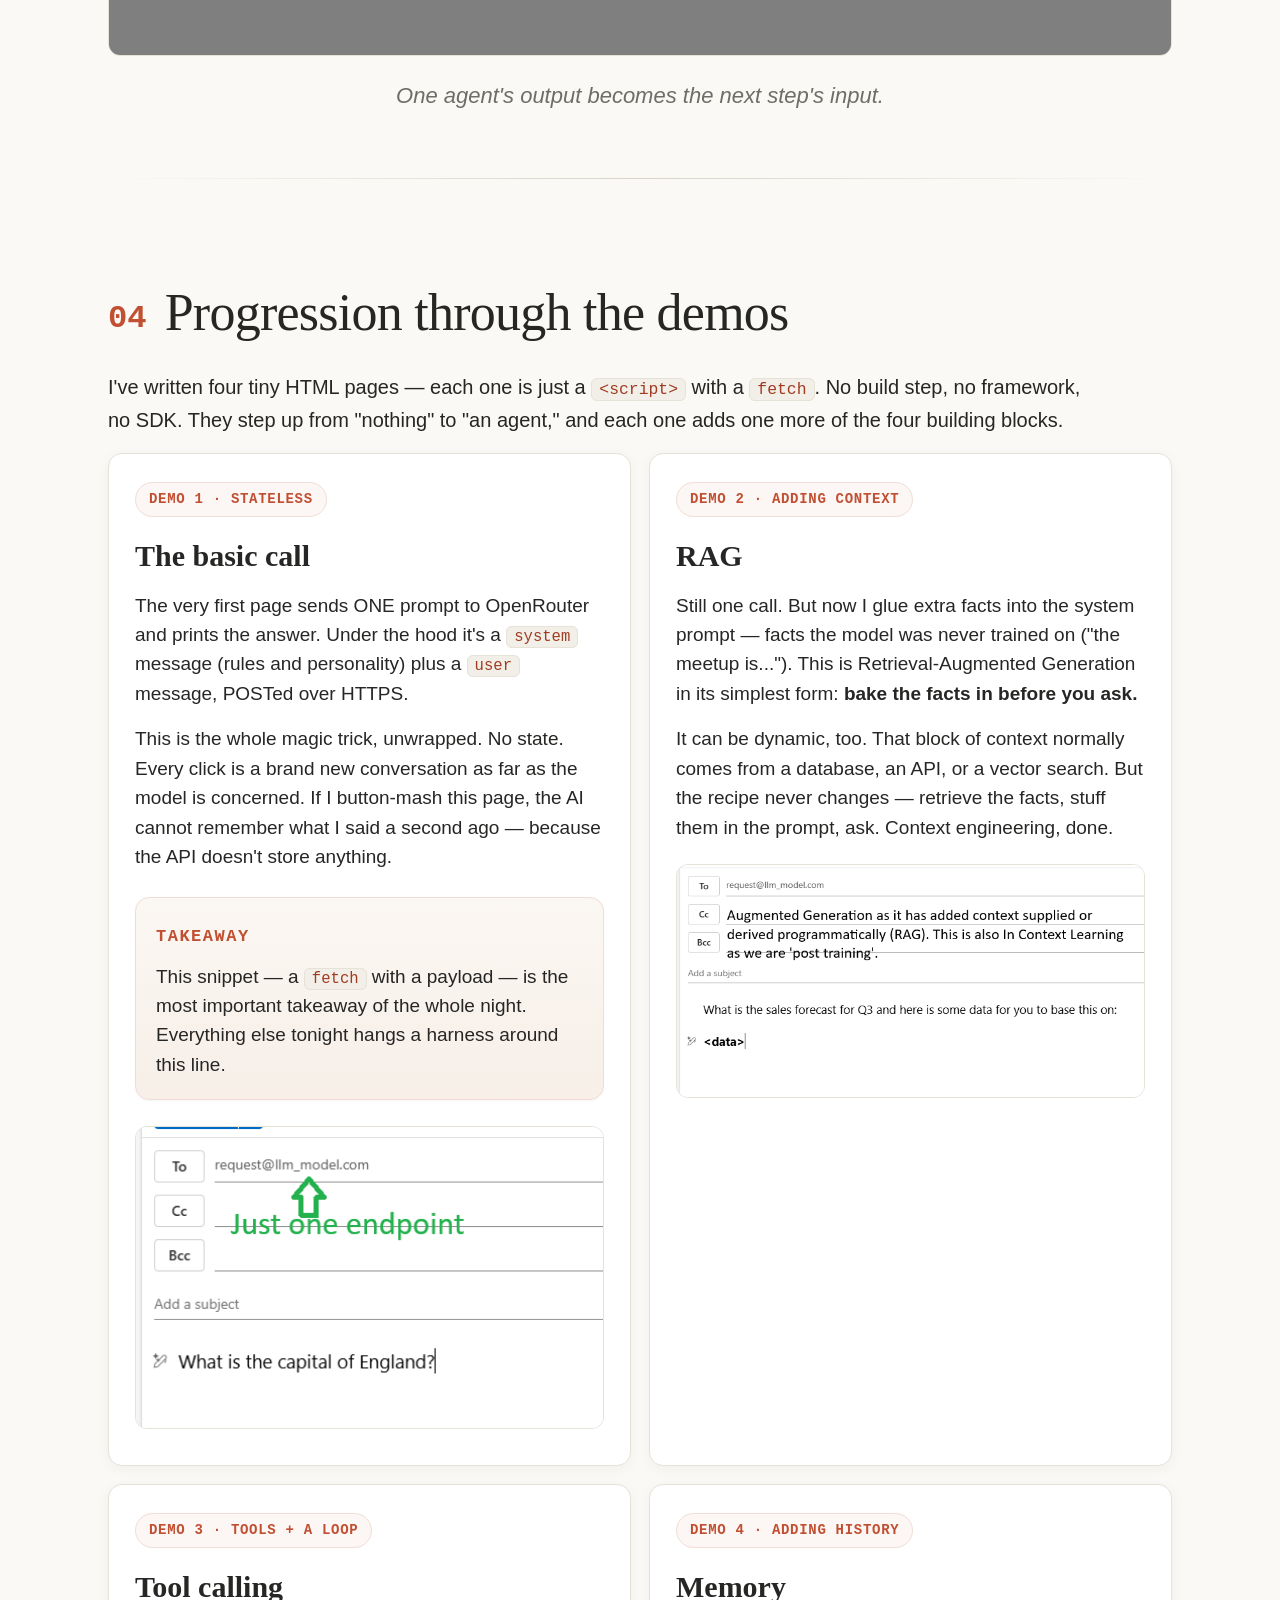
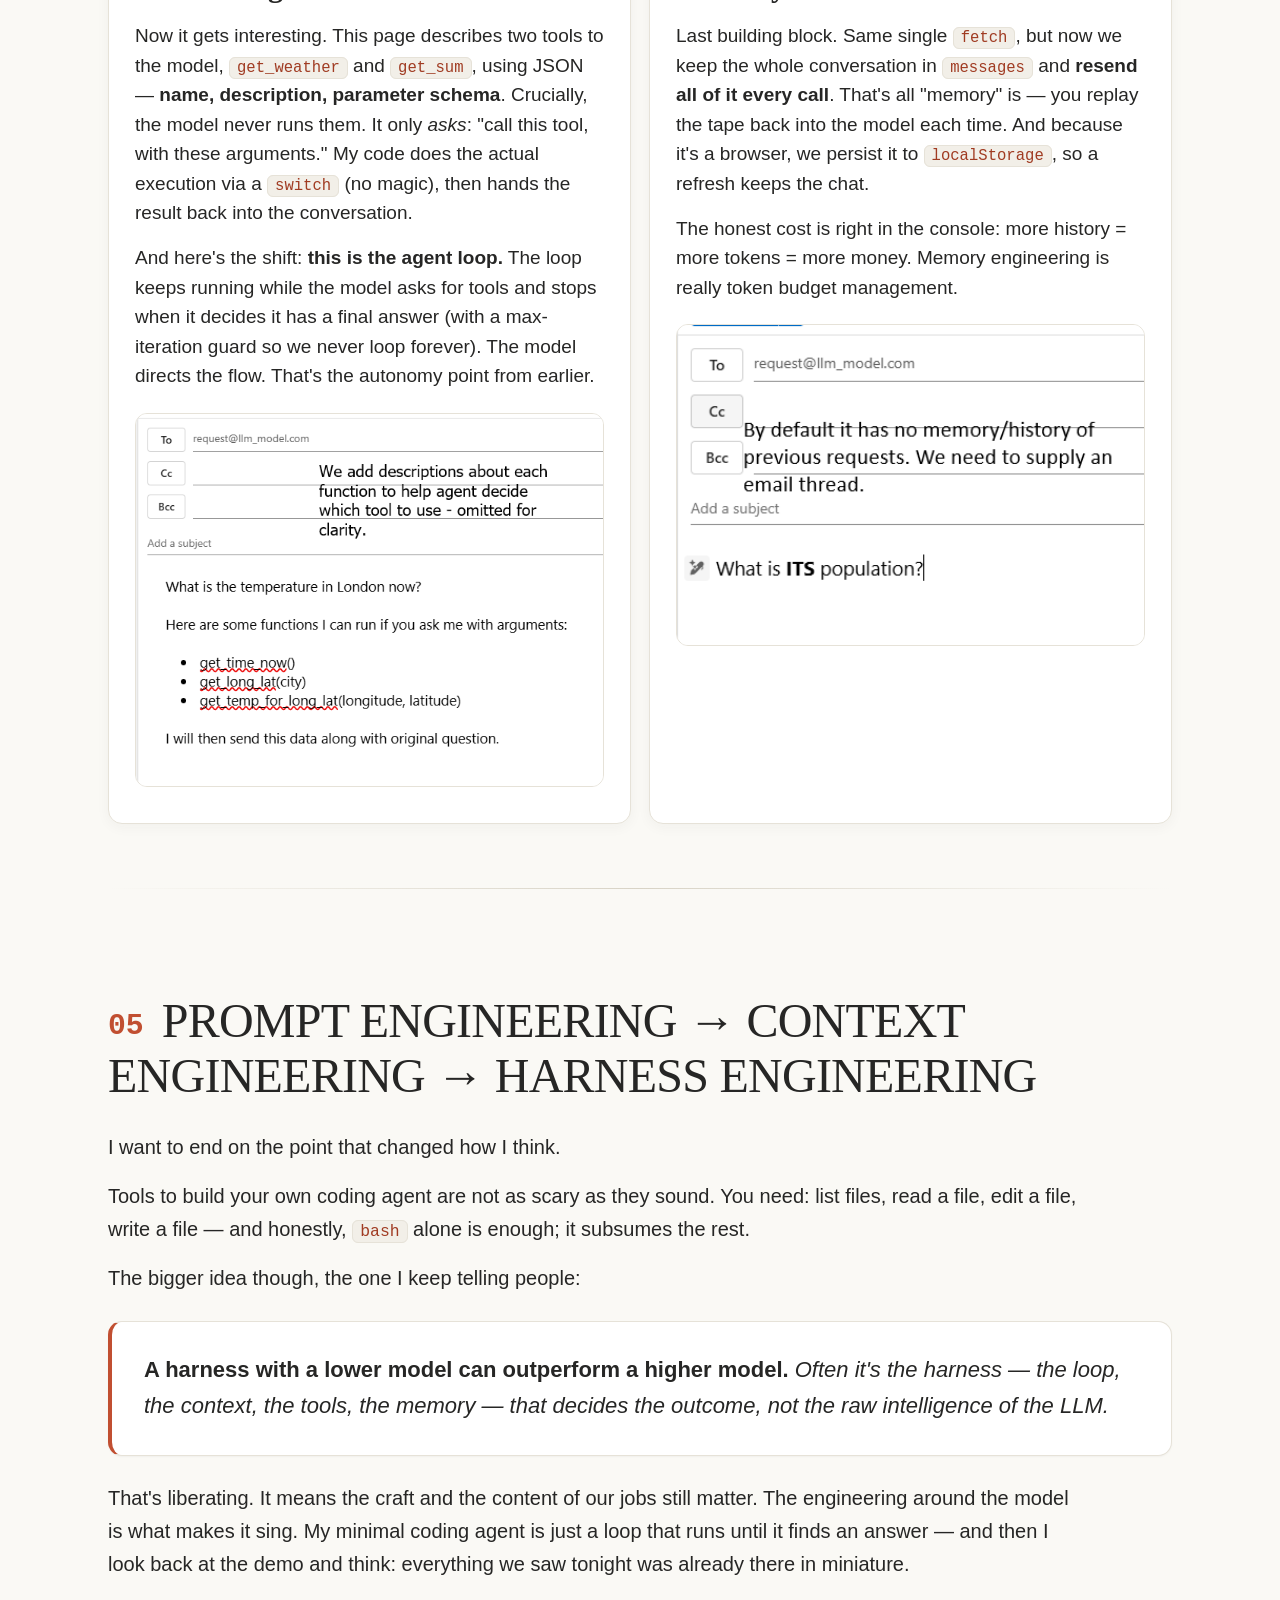
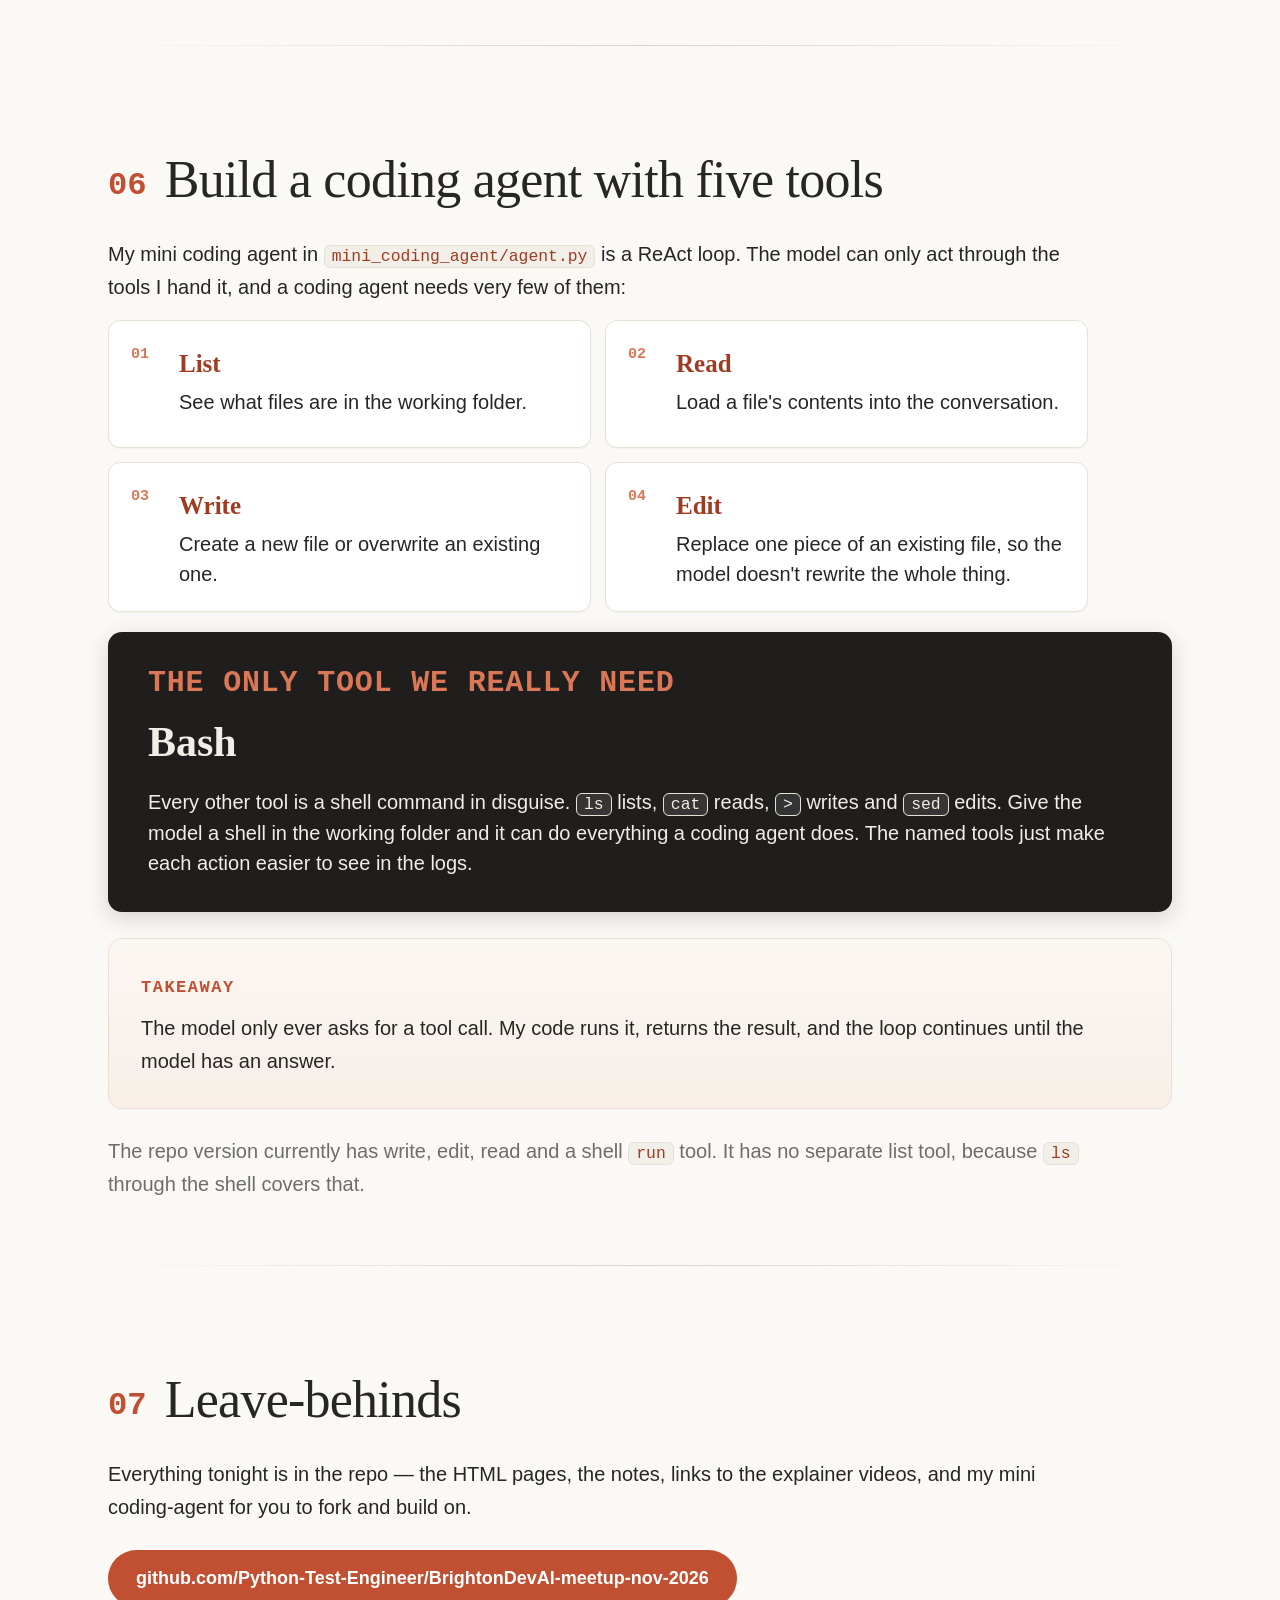
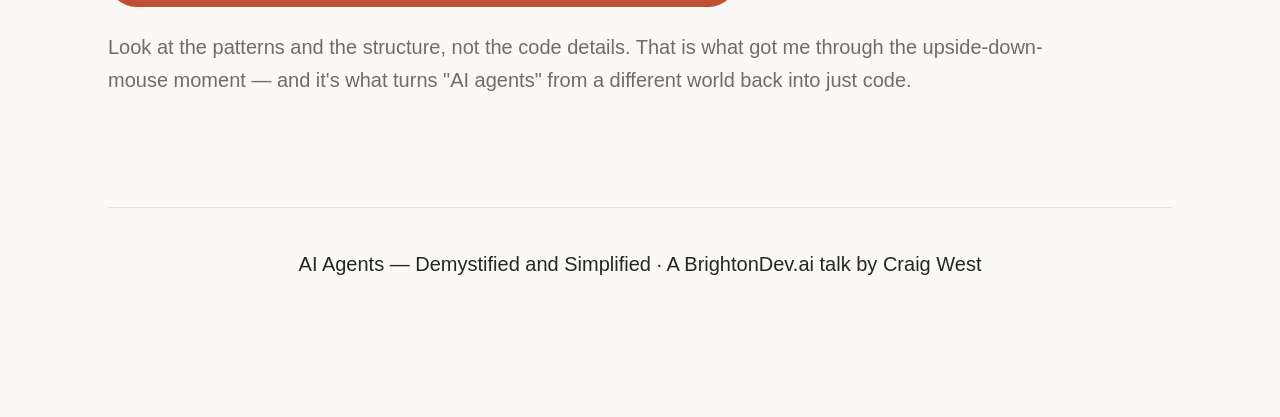
==== commit 99e957eb: "tool animation and talk" ====
--- a/TALK.html
+++ b/TALK.html
@@ -785,6 +785,43 @@
       font-size: 25px;
     }
 
+    .bash-card {
+      grid-column: 1 / -1;
+      background: var(--code-bg);
+      color: var(--code-ink);
+      border-radius: var(--radius);
+      padding: 34px 40px;
+      box-shadow: 0 6px 22px rgba(38, 38, 37, .18);
+    }
+
+    .bash-card .bash-kicker {
+      display: block;
+      font: 600 30px var(--mono);
+      letter-spacing: .8px;
+      text-transform: uppercase;
+      color: var(--rust);
+      margin-bottom: 8px;
+    }
+
+    .bash-card b {
+      display: block;
+      font-family: var(--serif);
+      font-size: 42px;
+      margin-bottom: 10px;
+    }
+
+    .bash-card p {
+      margin: 0;
+      font-size: 20px;
+      line-height: 1.5;
+      color: var(--code-ink);
+    }
+
+    .bash-card code {
+      background: rgba(255, 255, 255, .1);
+      color: var(--code-ink);
+    }
+
     .demos {
       grid-template-columns: repeat(2, minmax(0, 1fr));
       gap: 18px;
@@ -854,7 +891,8 @@
     <a href="#blocks"><span class="n">03</span>Building blocks</a>
     <a href="#demos"><span class="n">04</span>Demos</a>
     <a href="#engineering"><span class="n">05</span>Engineering</a>
-    <a href="#leave"><span class="n">06</span>Leave-behinds</a>
+    <a href="#minimal"><span class="n">06</span>Coding agent</a>
+    <a href="#leave"><span class="n">07</span>Leave-behinds</a>
   </nav>
 
   <header class="hero">
@@ -1097,9 +1135,38 @@
 
     <hr class="divider">
 
+    <!-- ============ CODING AGENT ============ -->
+    <section id="minimal">
+      <h2><span class="num">06</span>Build a coding agent with five tools</h2>
+      <p>My mini coding agent in <code>mini_coding_agent/agent.py</code> is a ReAct loop. The model can only act
+        through the tools I hand it, and a coding agent needs very few of them:</p>
+      <ul class="building-blocks">
+        <li><b>List</b><span>See what files are in the working folder.</span></li>
+        <li><b>Read</b><span>Load a file's contents into the conversation.</span></li>
+        <li><b>Write</b><span>Create a new file or overwrite an existing one.</span></li>
+        <li><b>Edit</b><span>Replace one piece of an existing file, so the model doesn't rewrite the whole thing.</span></li>
+      </ul>
+      <div class="bash-card">
+        <span class="bash-kicker">The only tool we really need</span>
+        <b>Bash</b>
+        <p>Every other tool is a shell command in disguise. <code>ls</code> lists, <code>cat</code> reads,
+          <code>&gt;</code> writes and <code>sed</code> edits. Give the model a shell in the working folder and it
+          can do everything a coding agent does. The named tools just make each action easier to see in the logs.</p>
+      </div>
+      <div class="card note">
+        <span class="tag">Takeaway</span>
+        <p style="margin:0">The model only ever asks for a tool call. My code runs it, returns the result, and the loop
+          continues until the model has an answer.</p>
+      </div>
+      <p class="muted">The repo version currently has write, edit, read and a shell <code>run</code> tool. It has no
+        separate list tool, because <code>ls</code> through the shell covers that.</p>
+    </section>
+
+    <hr class="divider">
+
     <!-- ============ LEAVE-BEHINDS ============ -->
     <section id="leave">
-      <h2><span class="num">06</span>Leave-behinds</h2>
+      <h2><span class="num">07</span>Leave-behinds</h2>
       <p>Everything tonight is in the repo — the HTML pages, the notes, links to the explainer videos, and my mini
         coding-agent for you to fork and build on.</p>
       <a class="repo-btn" href="https://github.com/Python-Test-Engineer/BrightonDevAI-meetup-nov-2026" target="_blank"
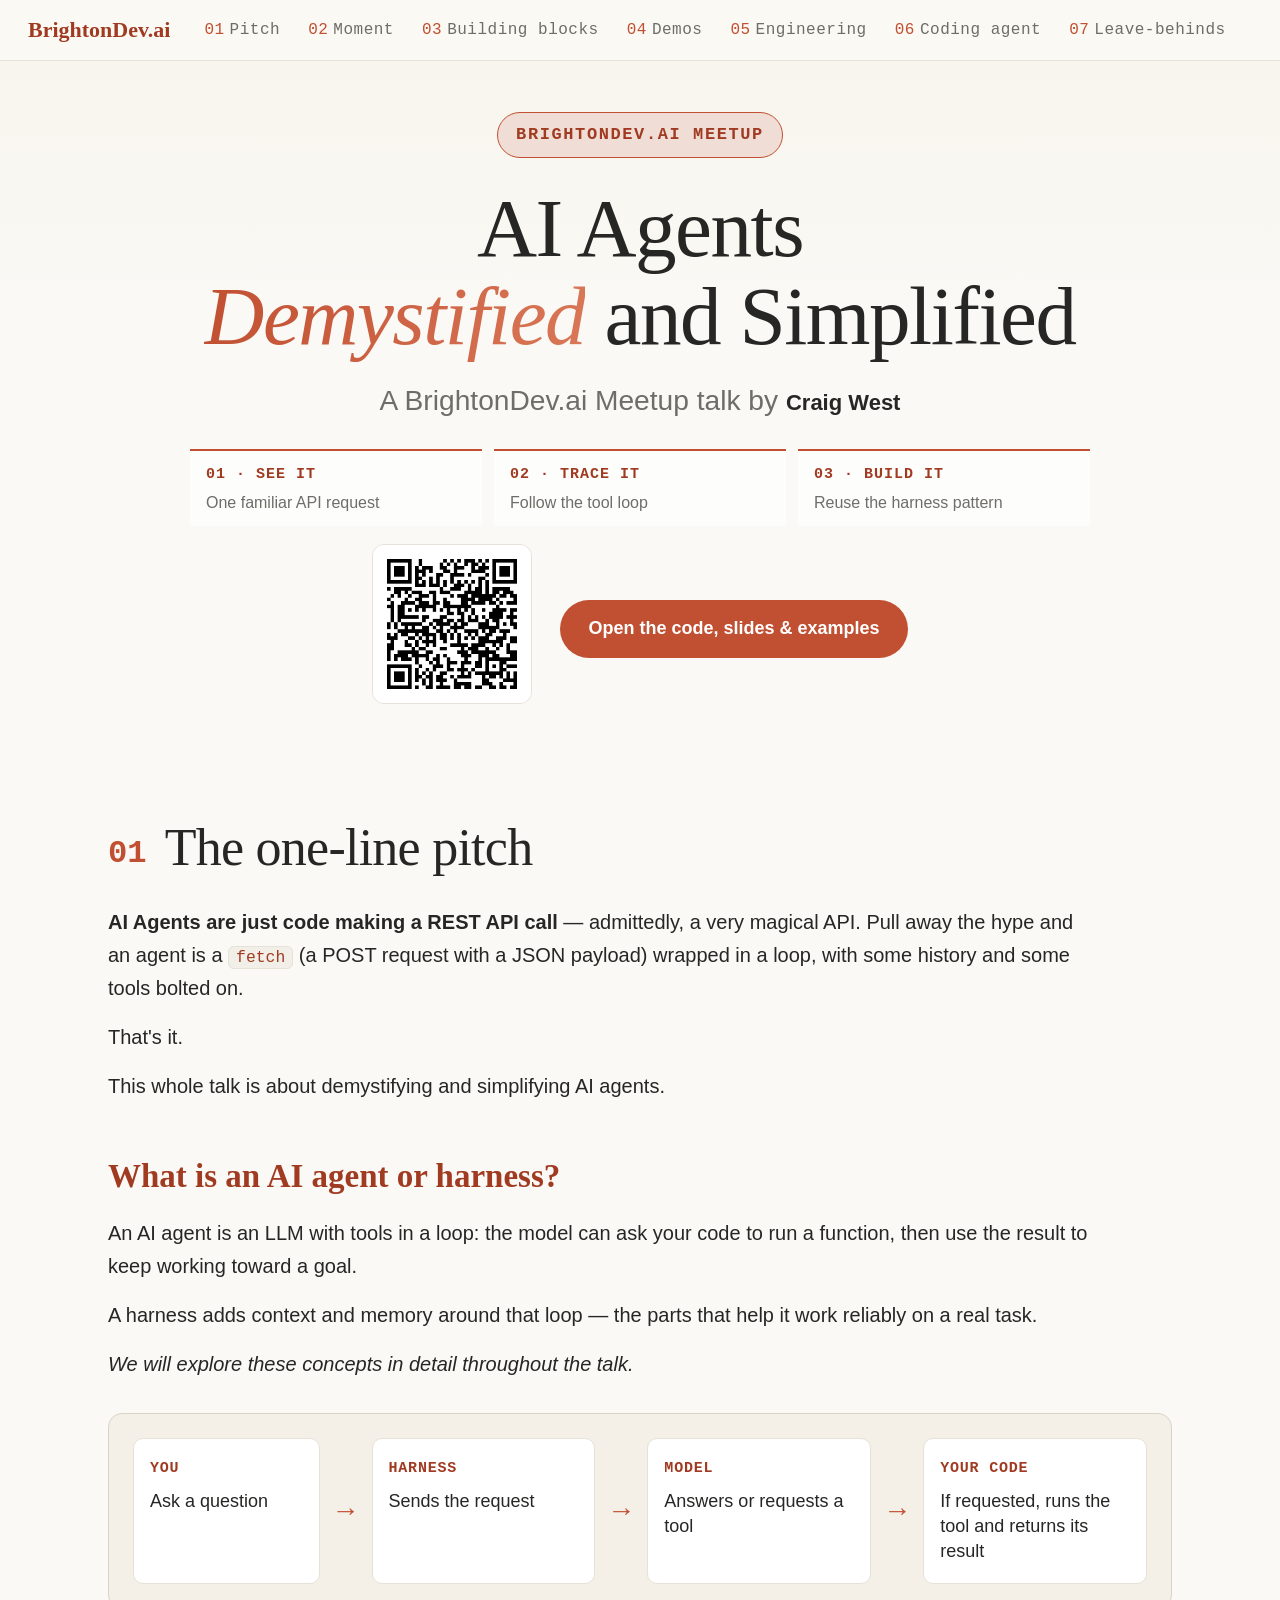
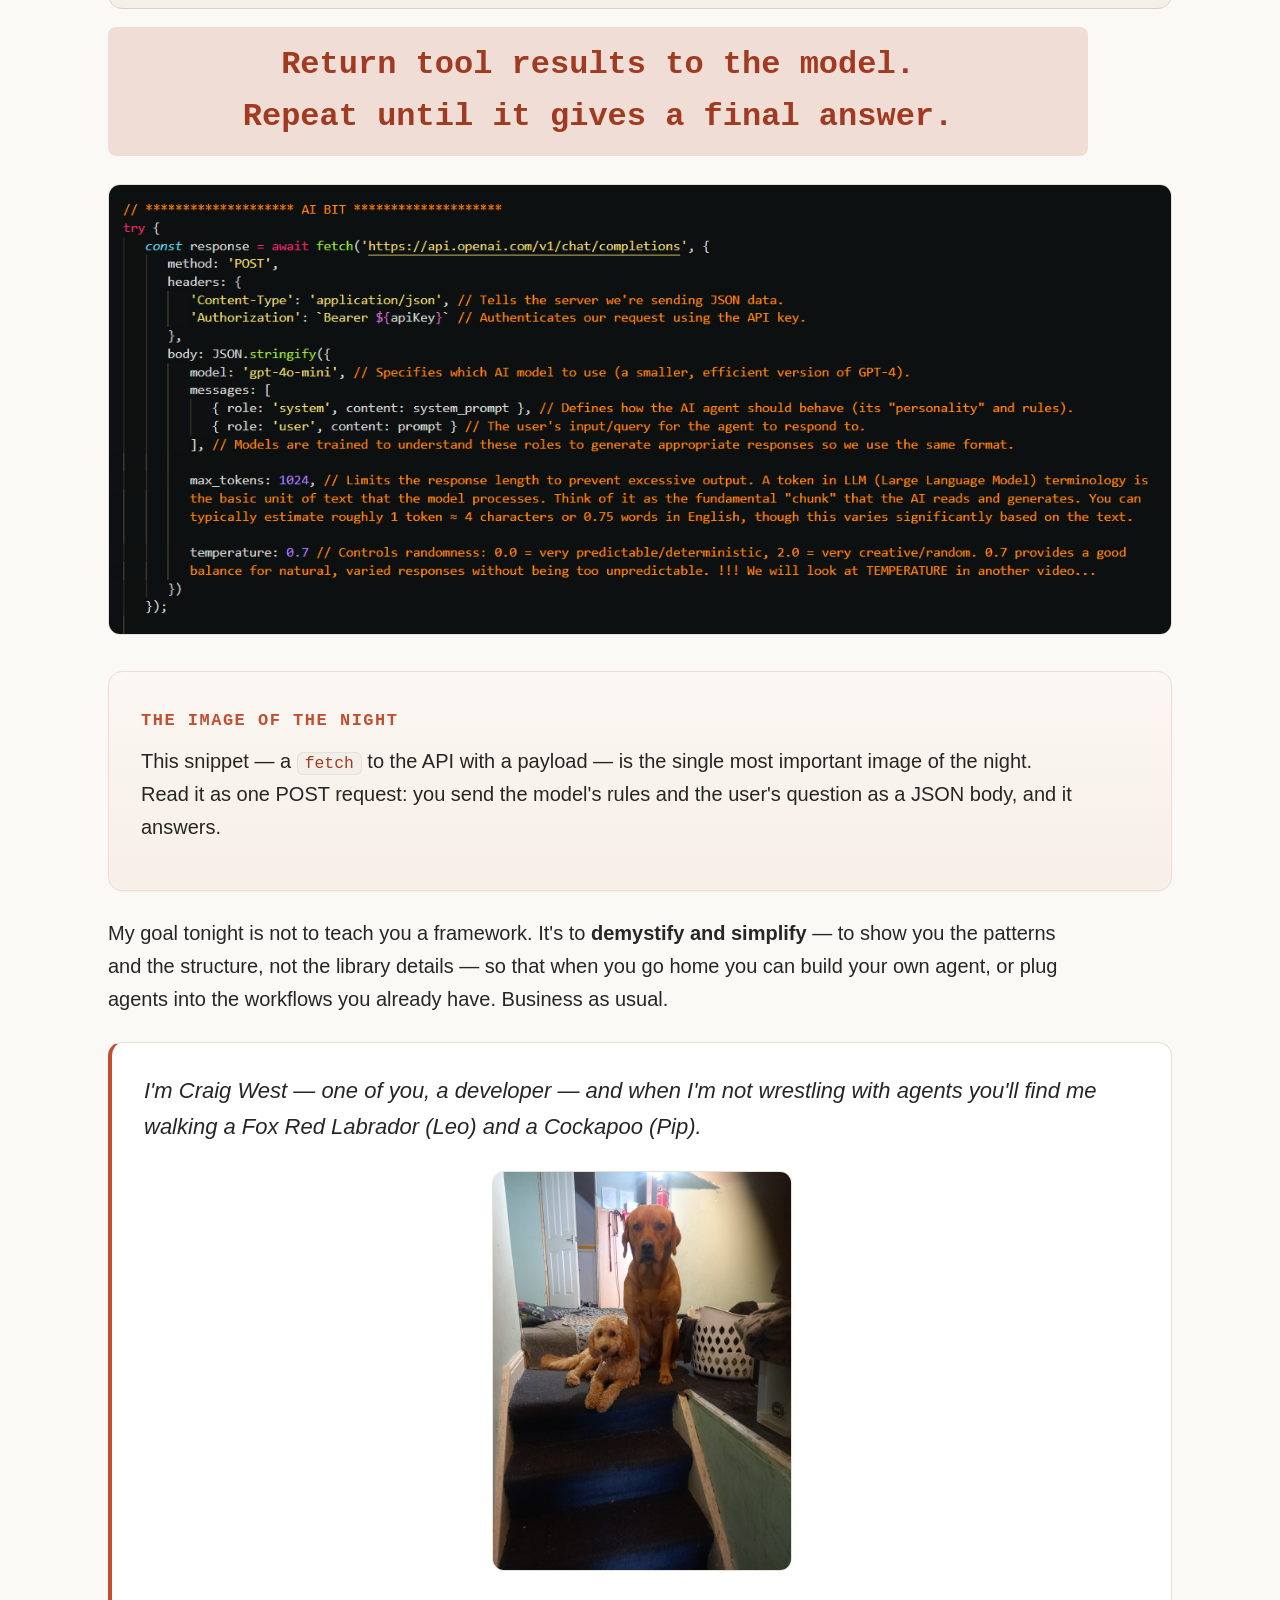
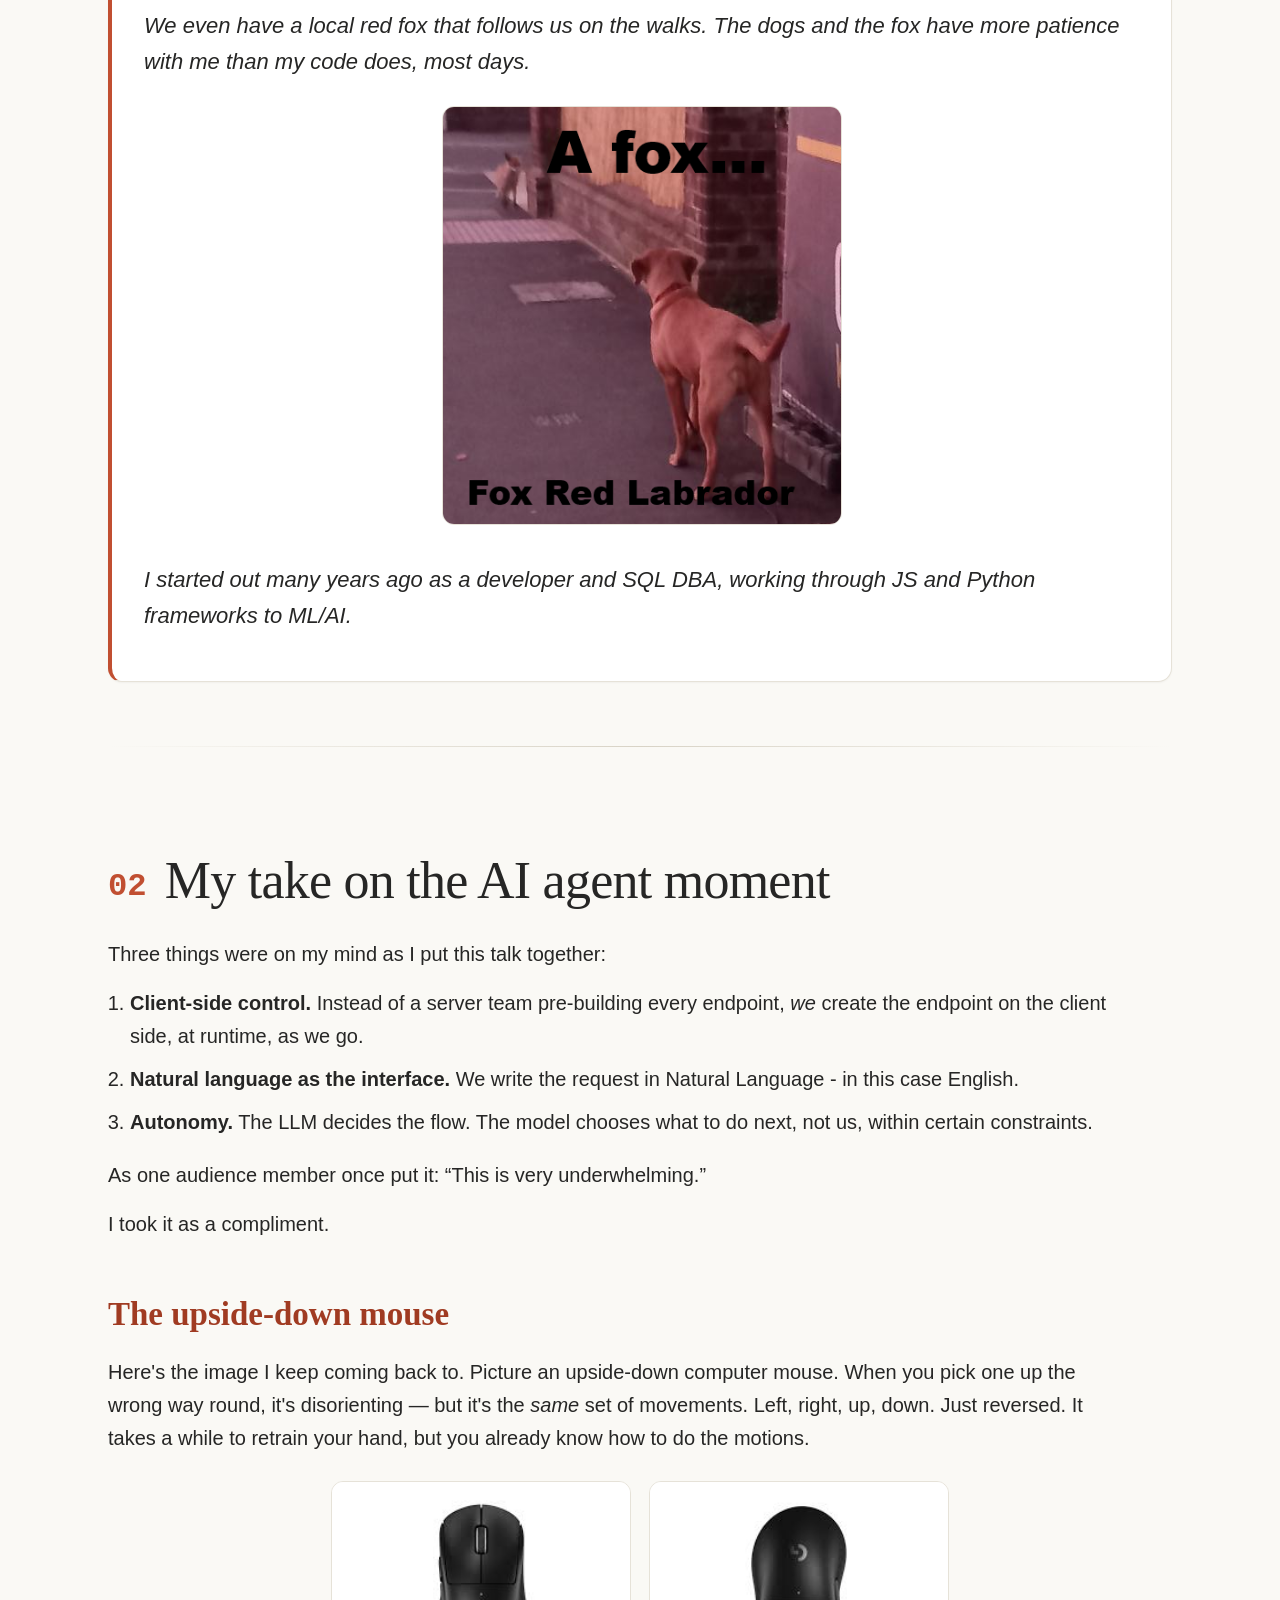
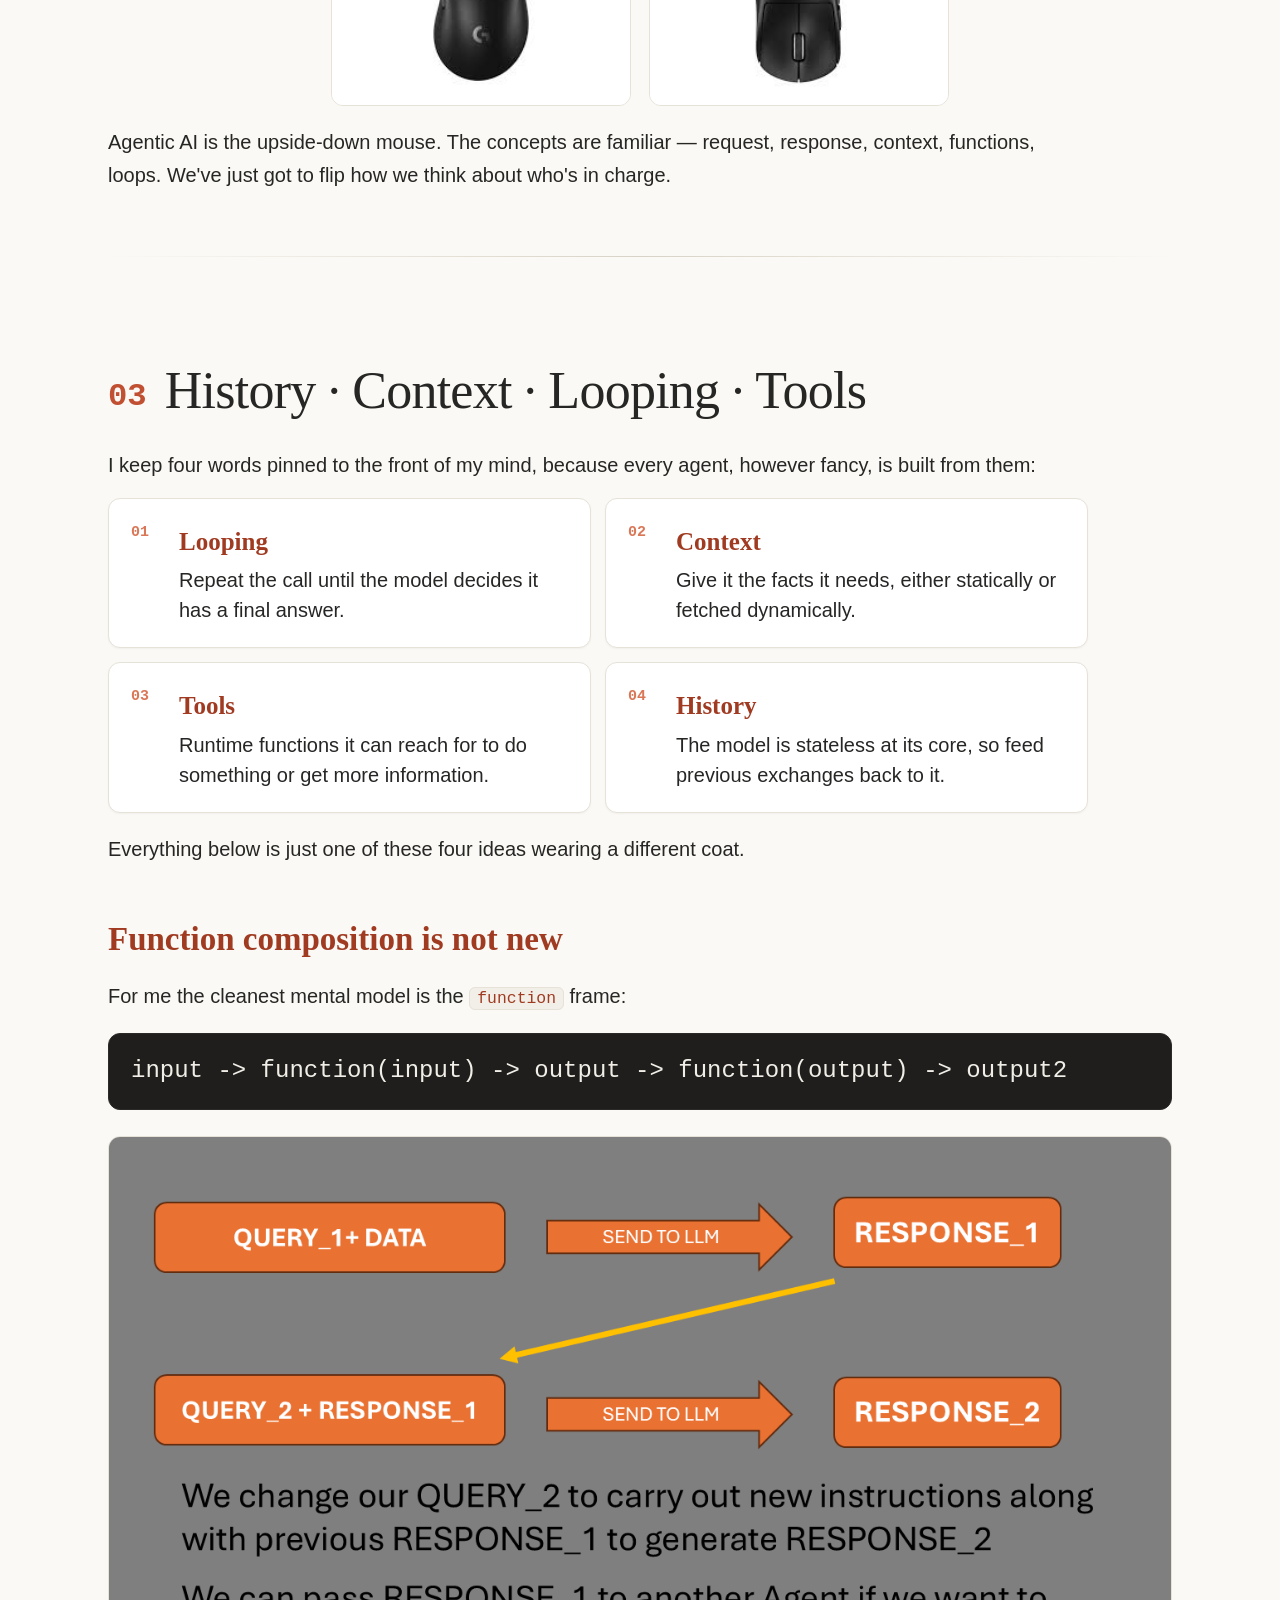
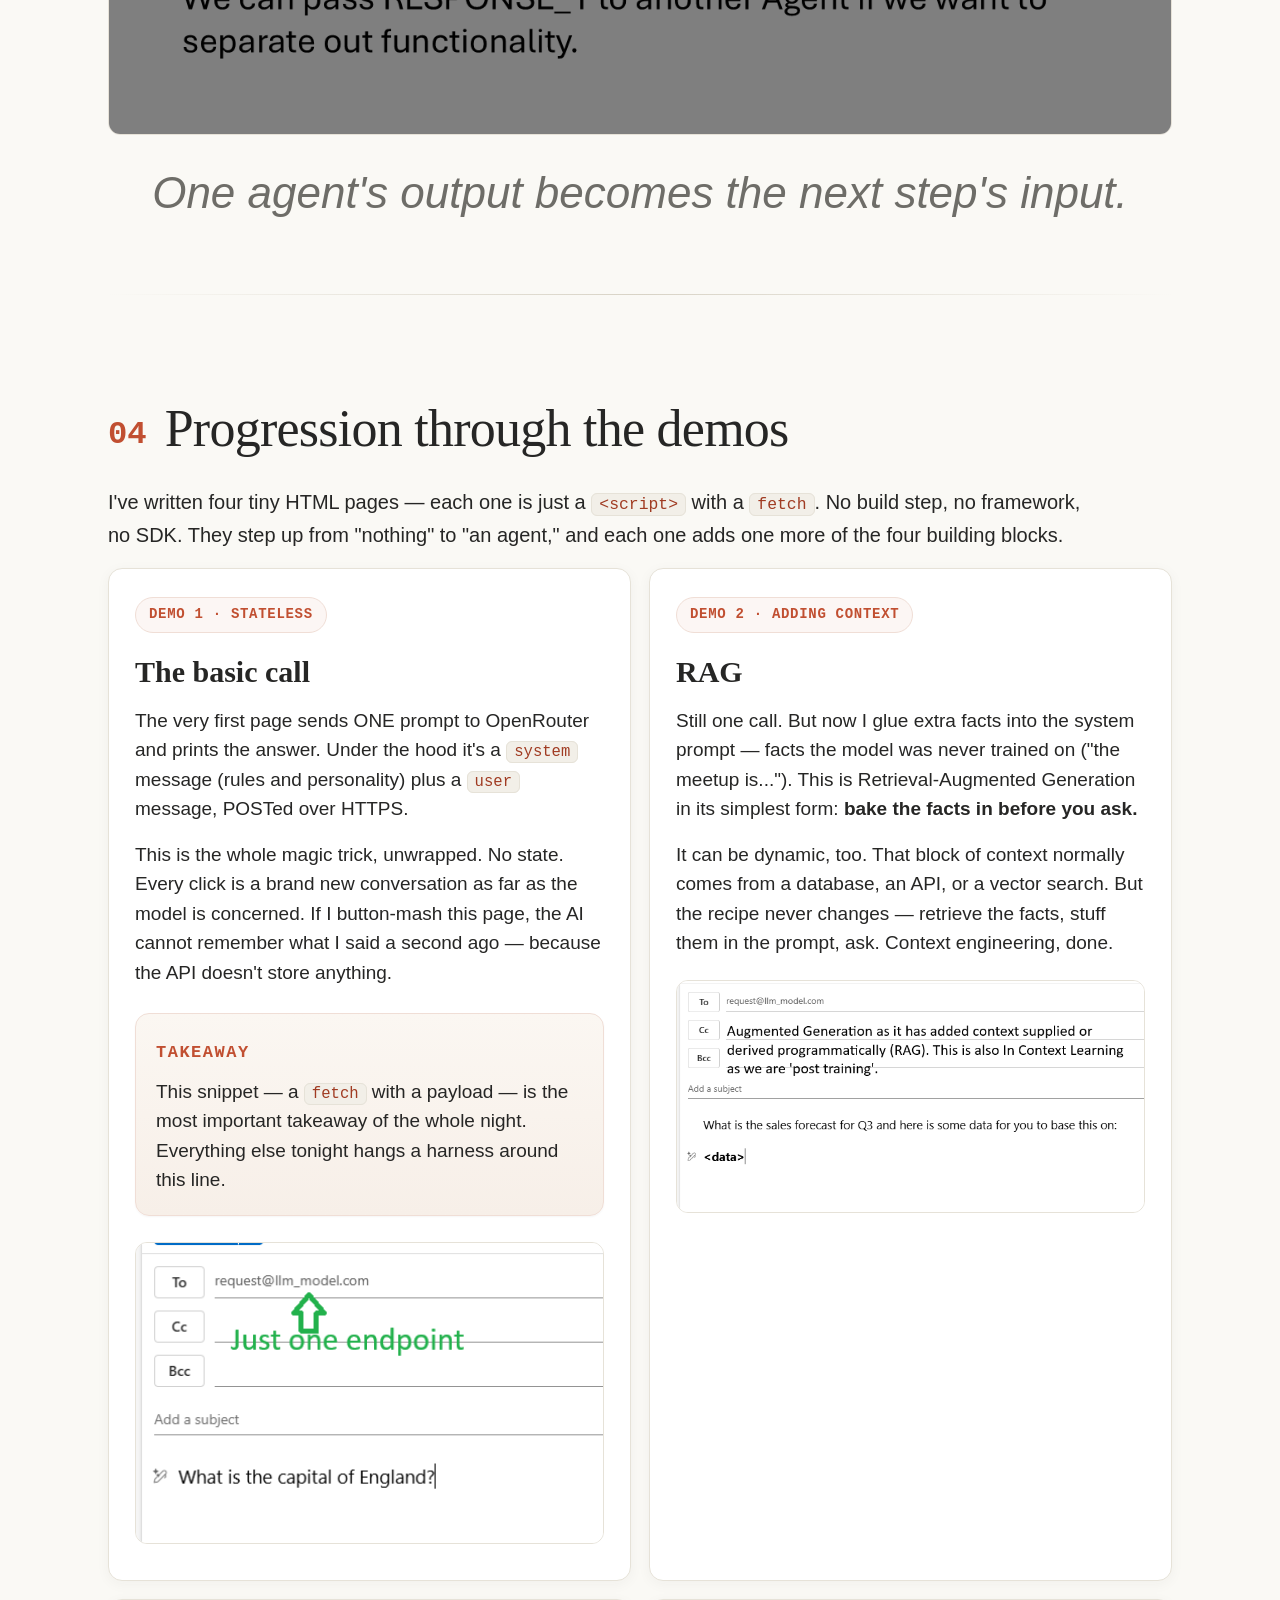
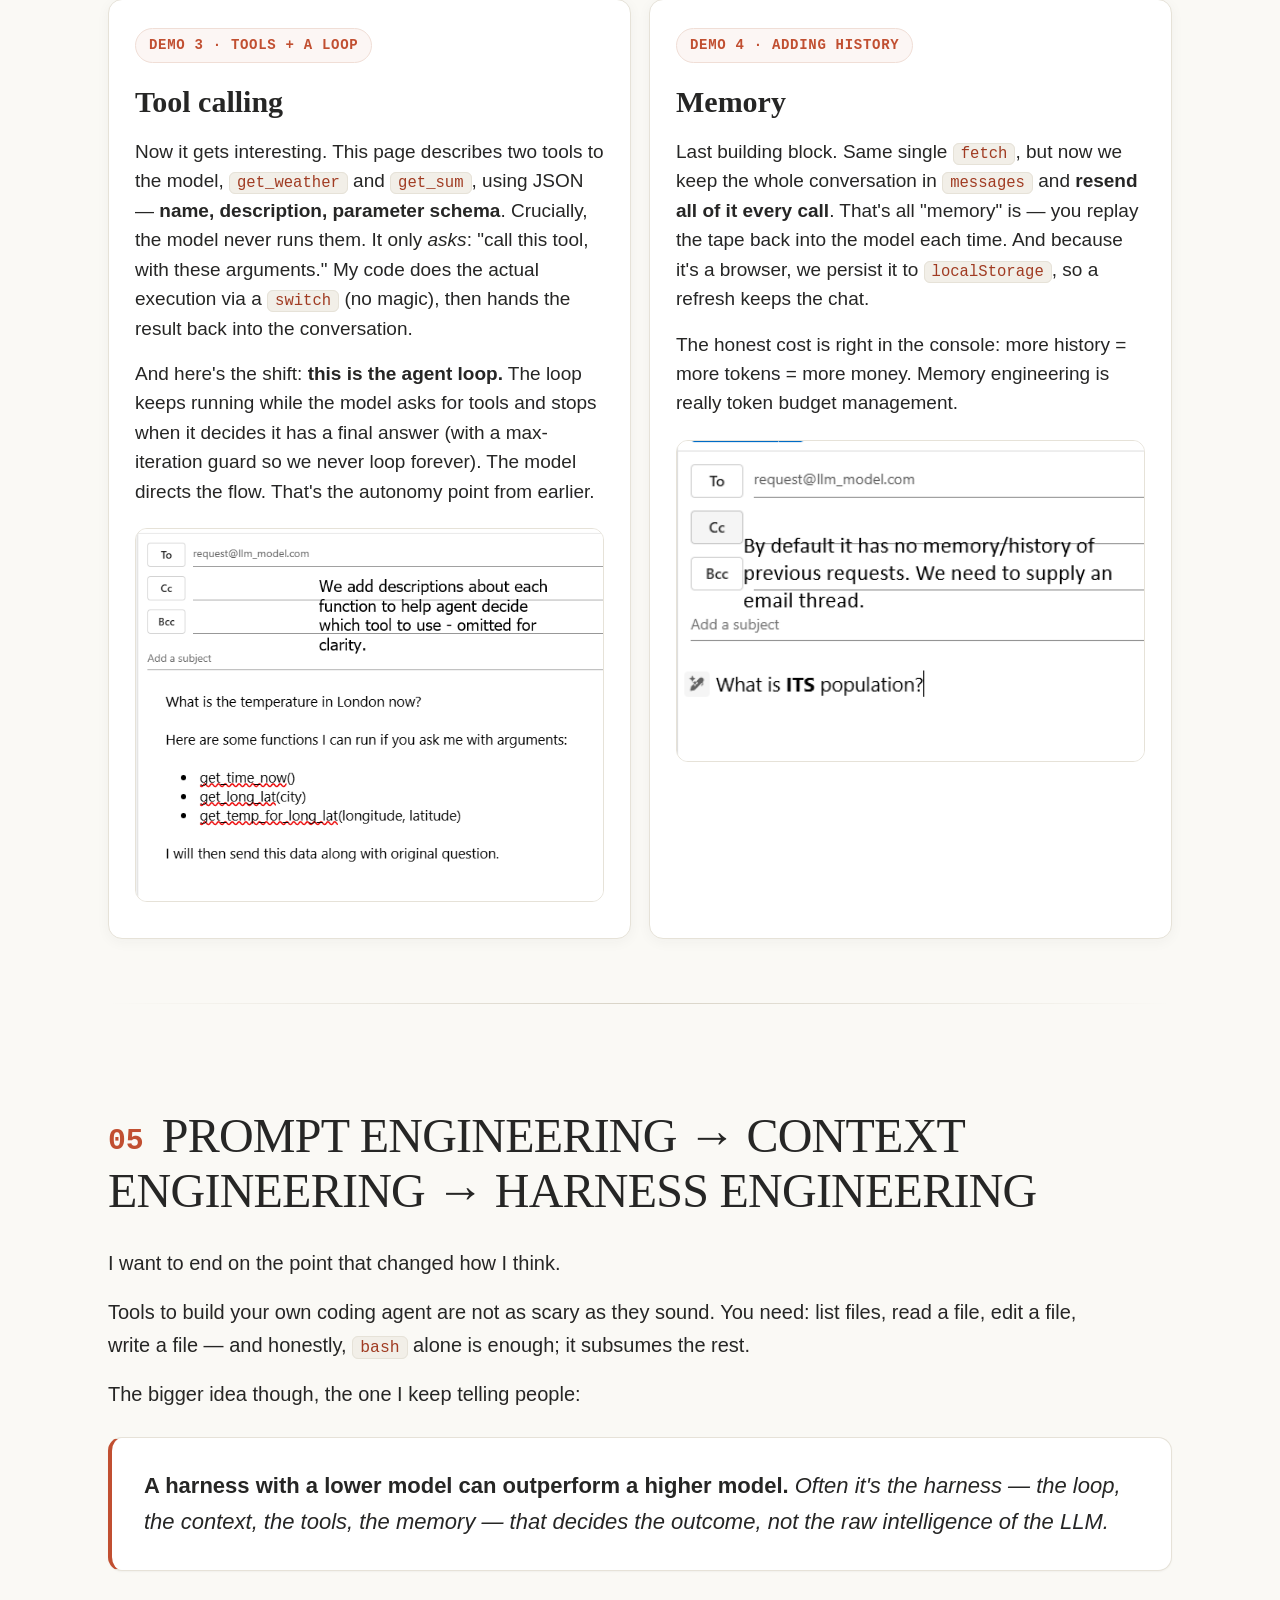
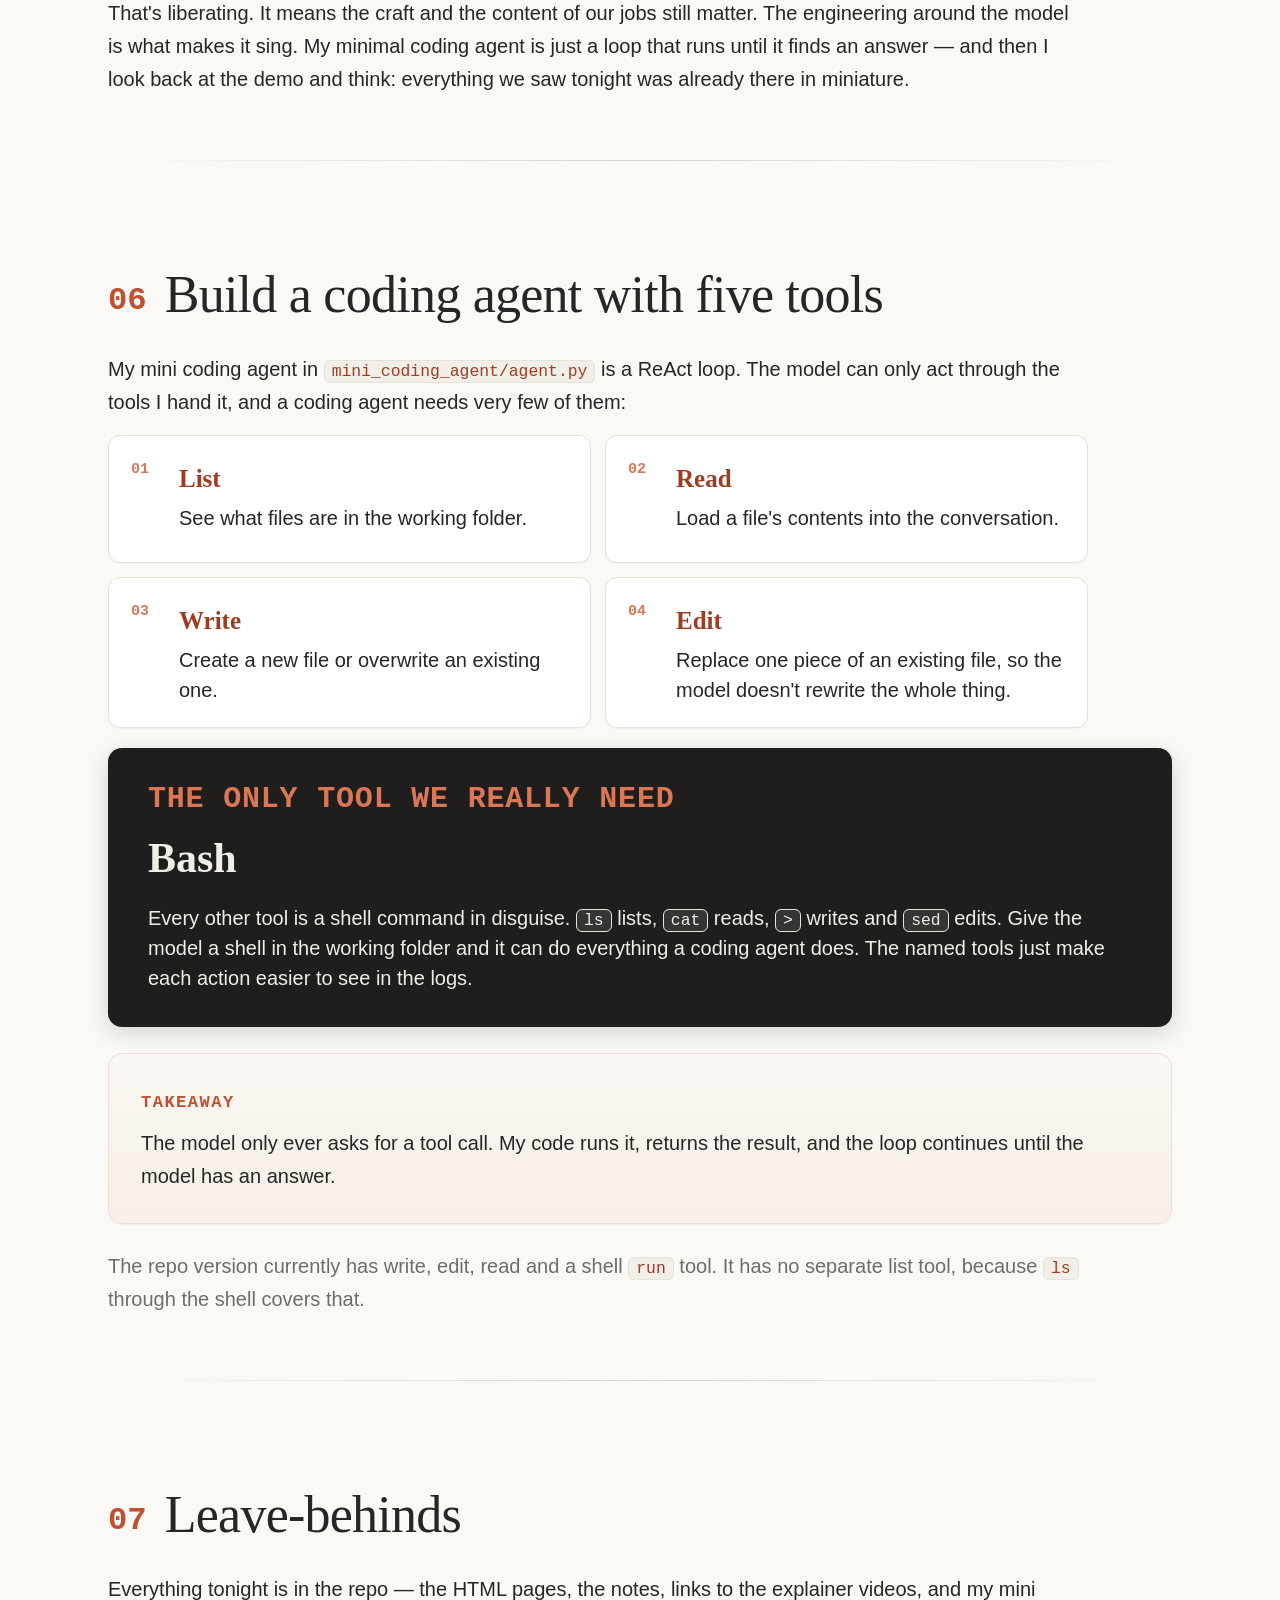
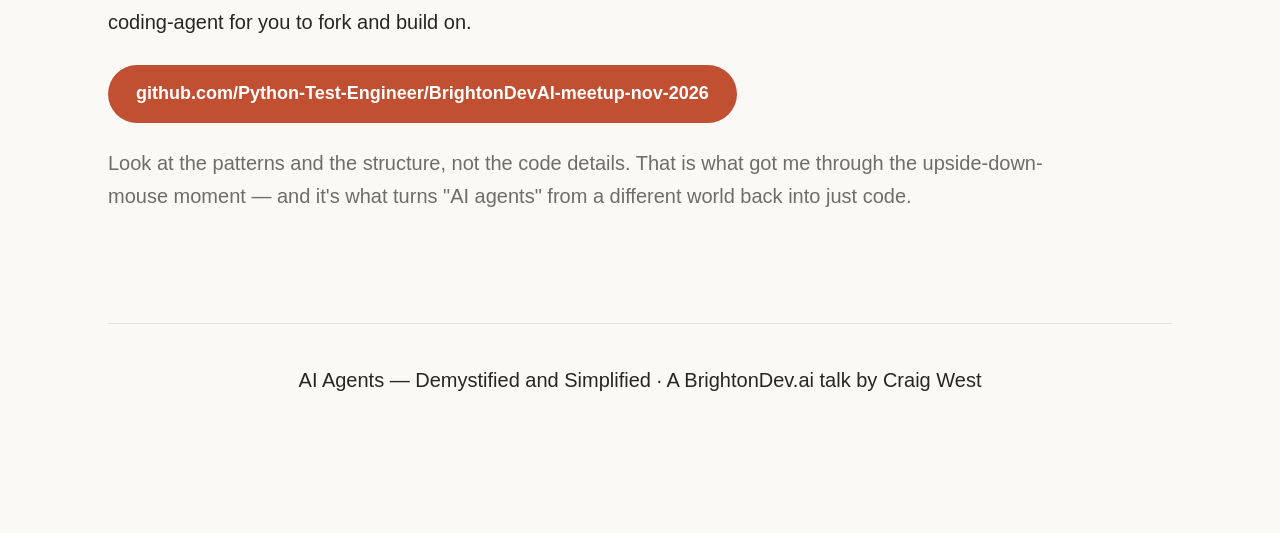
==== commit 6e28034e: "talk edits" ====
--- a/TALK.html
+++ b/TALK.html
@@ -346,6 +346,10 @@
       font-style: italic;
     }
 
+    figcaption.big-caption {
+      font-size: 44px;
+    }
+
     .img-row {
       display: flex;
       gap: 18px;
@@ -679,10 +683,10 @@
       scroll-margin-top: 82px;
     }
 
-    section > p,
-    section > ol,
-    section > ul,
-    section > h3 {
+    section>p,
+    section>ol,
+    section>ul,
+    section>h3 {
       max-width: 980px;
     }
 
@@ -749,7 +753,7 @@
       background: var(--clay-soft);
       border-radius: 8px;
       font-family: var(--mono);
-      font-size: 16px;
+      font-size: 32px;
       font-weight: 600;
     }
 
@@ -874,10 +878,6 @@
       outline: 3px solid var(--clay);
       outline-offset: 3px;
     }
-
-
-
-
   </style>
 </head>
 
@@ -931,7 +931,8 @@
       <p>A harness adds context and memory around that loop — the parts that help it work reliably on a real task.</p>
       <p><em>We will explore these concepts in detail throughout the talk.</em></p>
 
-      <div class="agent-flow" role="img" aria-label="The user asks a question, the harness sends it to the model, the model may request a tool, and the harness runs that tool and returns its result to the model.">
+      <div class="agent-flow" role="img"
+        aria-label="The user asks a question, the harness sends it to the model, the model may request a tool, and the harness runs that tool and returns its result to the model.">
         <div class="node"><b>You</b><span>Ask a question</span></div>
         <span class="arrow" aria-hidden="true">→</span>
         <div class="node"><b>Harness</b><span>Sends the request</span></div>
@@ -940,7 +941,7 @@
         <span class="arrow" aria-hidden="true">→</span>
         <div class="node"><b>Your code</b><span>If requested, runs the tool and returns its result</span></div>
       </div>
-      <p class="flow-loop">Return tool results to the model; repeat until it gives a final answer.</p>
+      <p class="flow-loop">Return tool results to the model. <br>Repeat until it gives a final answer.</p>
 
       <figure class="fig-api">
         <img src="./01-REST-API.png" alt="A fetch to the API with a payload">
@@ -1027,7 +1028,7 @@
       <figure class="fig-wide">
         <img src="./images/100_INPUT_OUTPUT.png"
           alt="Reflection pattern — the output of one agent becomes the input of the next">
-        <figcaption>One agent's output becomes the next step's input.</figcaption>
+        <figcaption class="big-caption">One agent's output becomes the next step's input.</figcaption>
       </figure>
 
     </section>
@@ -1144,14 +1145,16 @@
         <li><b>List</b><span>See what files are in the working folder.</span></li>
         <li><b>Read</b><span>Load a file's contents into the conversation.</span></li>
         <li><b>Write</b><span>Create a new file or overwrite an existing one.</span></li>
-        <li><b>Edit</b><span>Replace one piece of an existing file, so the model doesn't rewrite the whole thing.</span></li>
+        <li><b>Edit</b><span>Replace one piece of an existing file, so the model doesn't rewrite the whole thing.</span>
+        </li>
       </ul>
       <div class="bash-card">
         <span class="bash-kicker">The only tool we really need</span>
         <b>Bash</b>
         <p>Every other tool is a shell command in disguise. <code>ls</code> lists, <code>cat</code> reads,
           <code>&gt;</code> writes and <code>sed</code> edits. Give the model a shell in the working folder and it
-          can do everything a coding agent does. The named tools just make each action easier to see in the logs.</p>
+          can do everything a coding agent does. The named tools just make each action easier to see in the logs.
+        </p>
       </div>
       <div class="card note">
         <span class="tag">Takeaway</span>
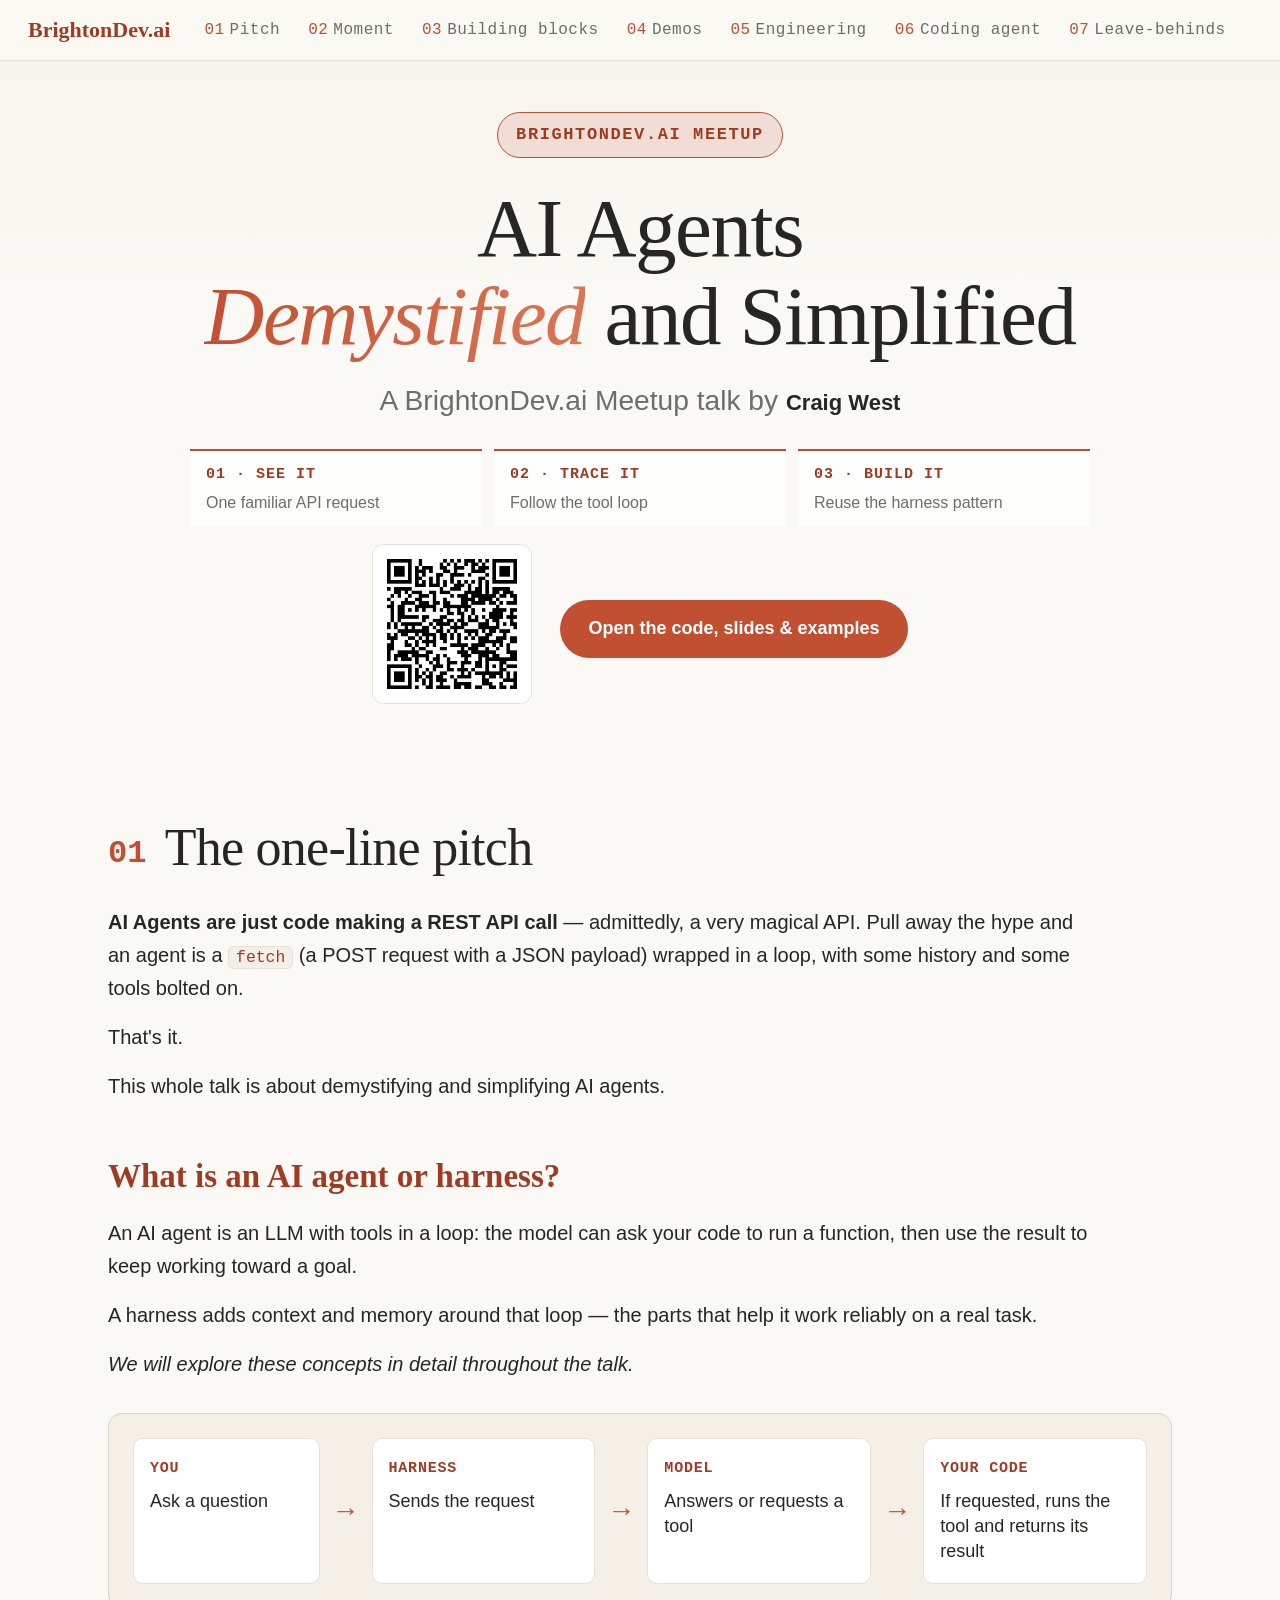
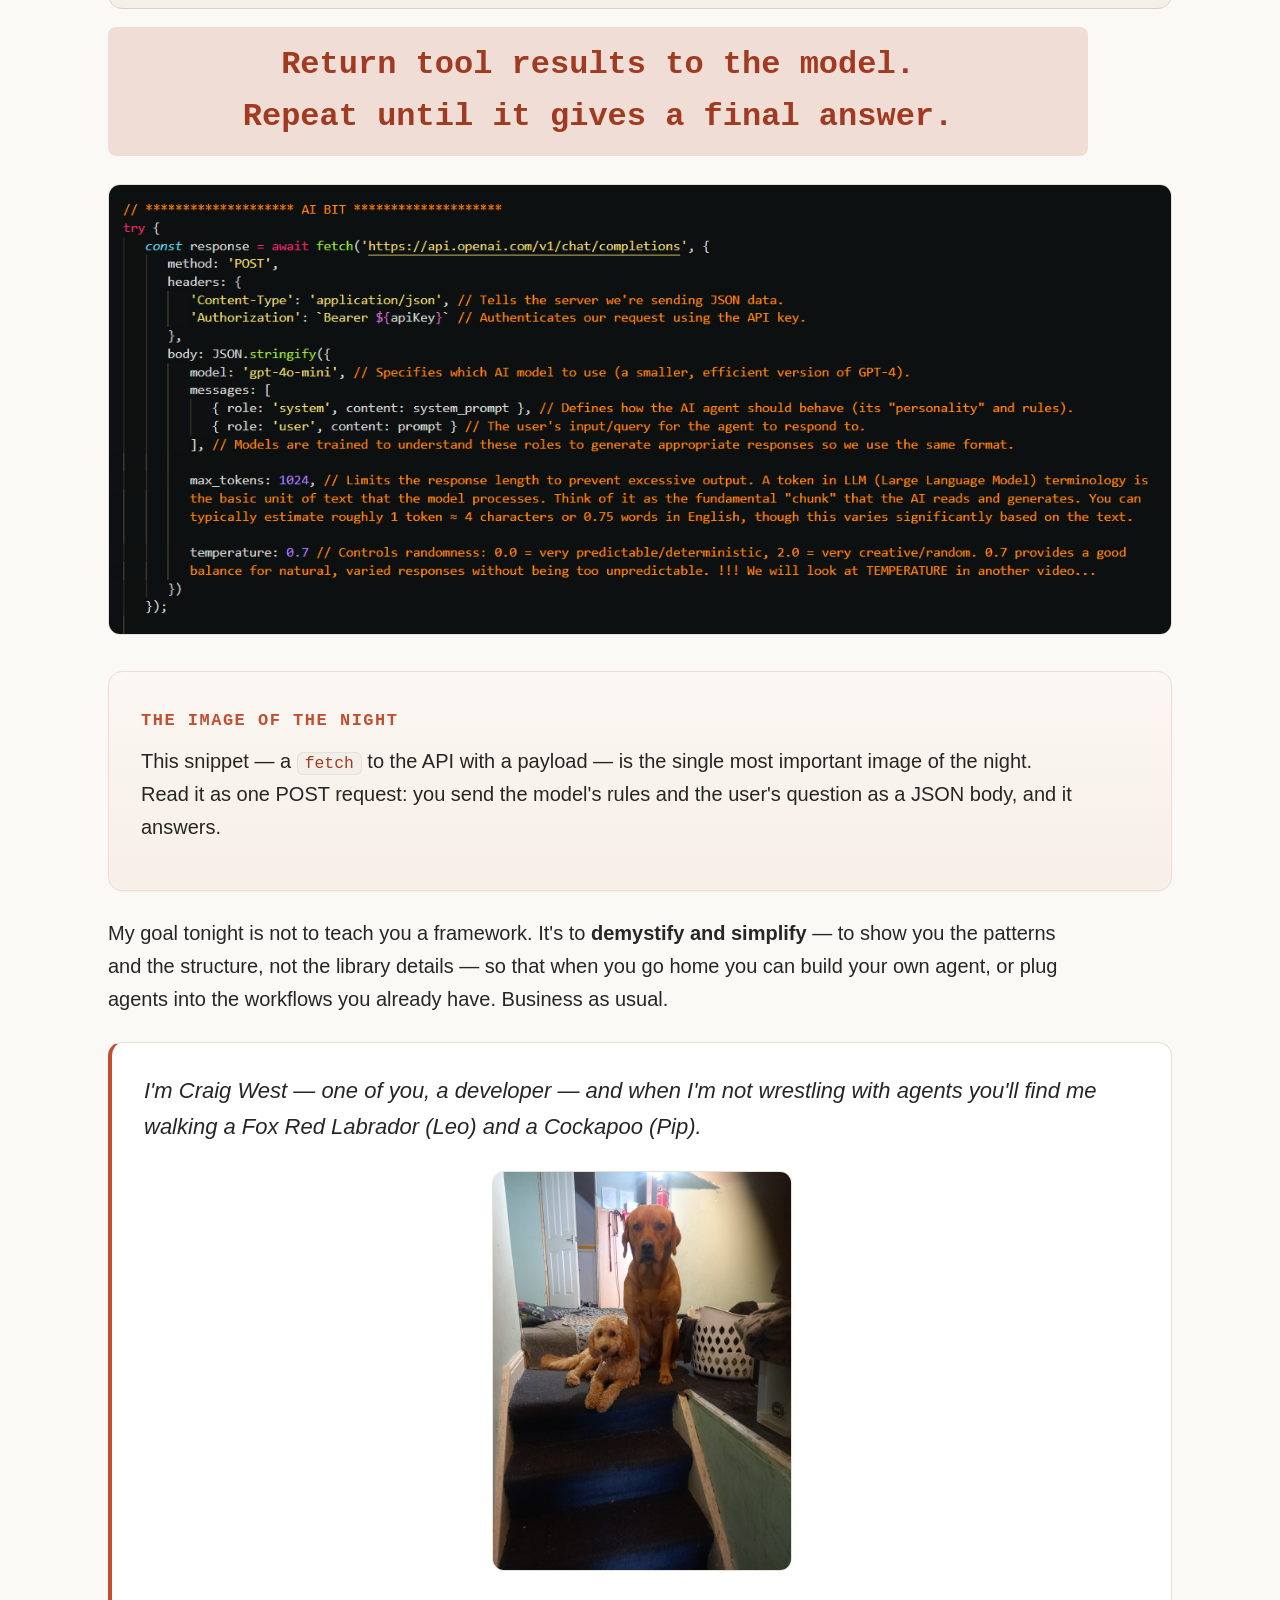
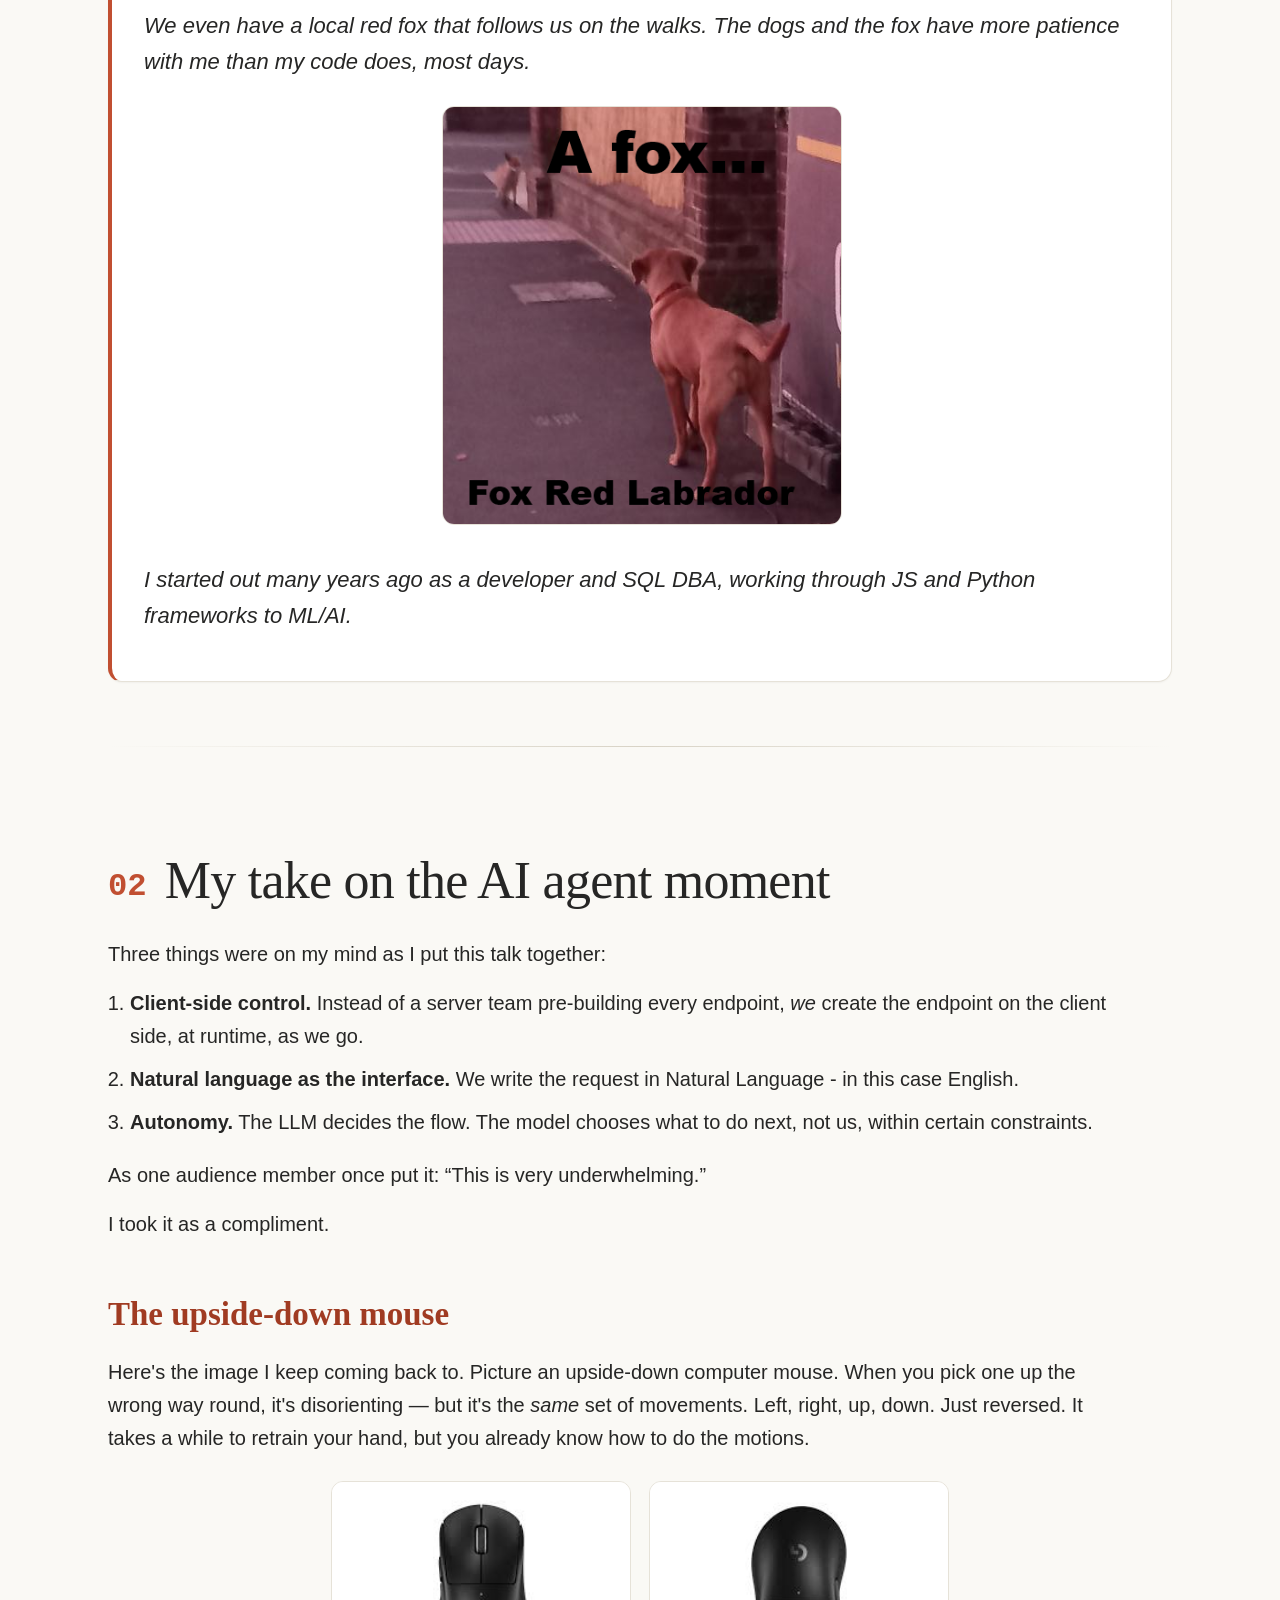
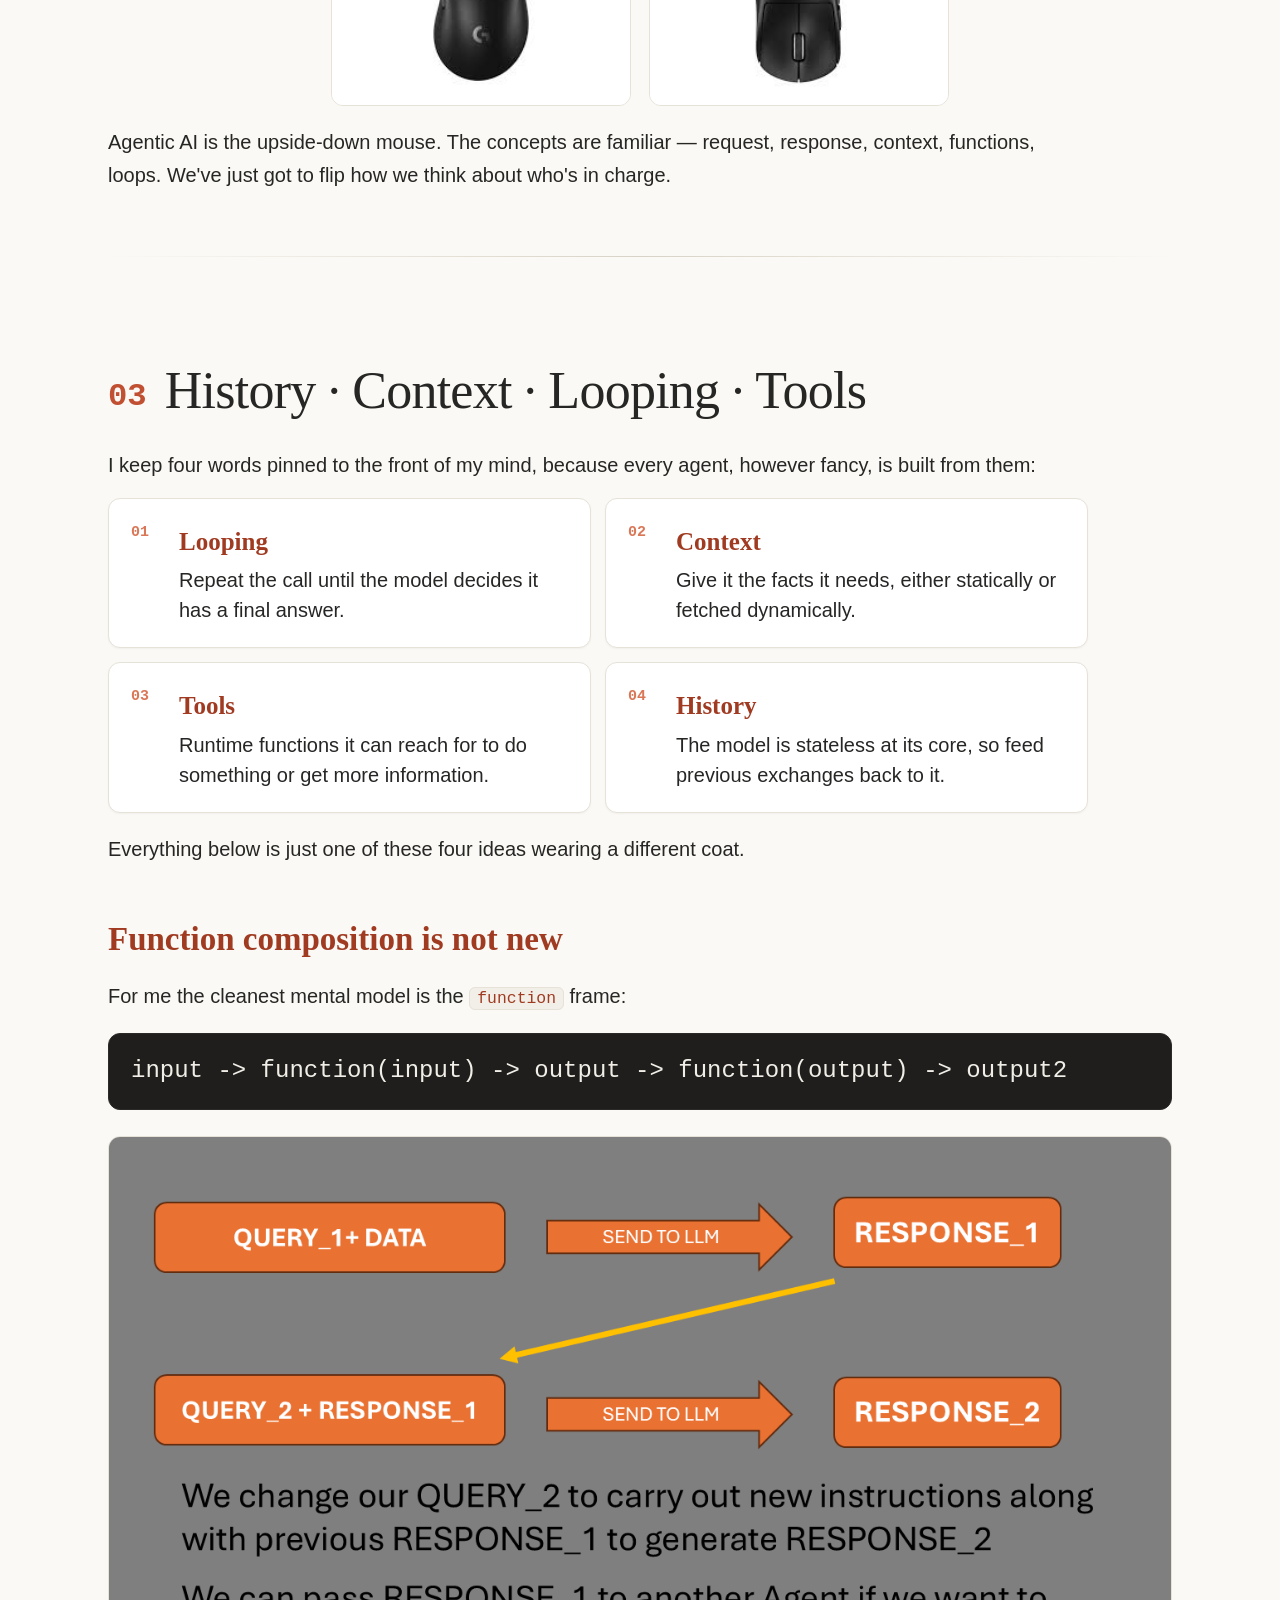
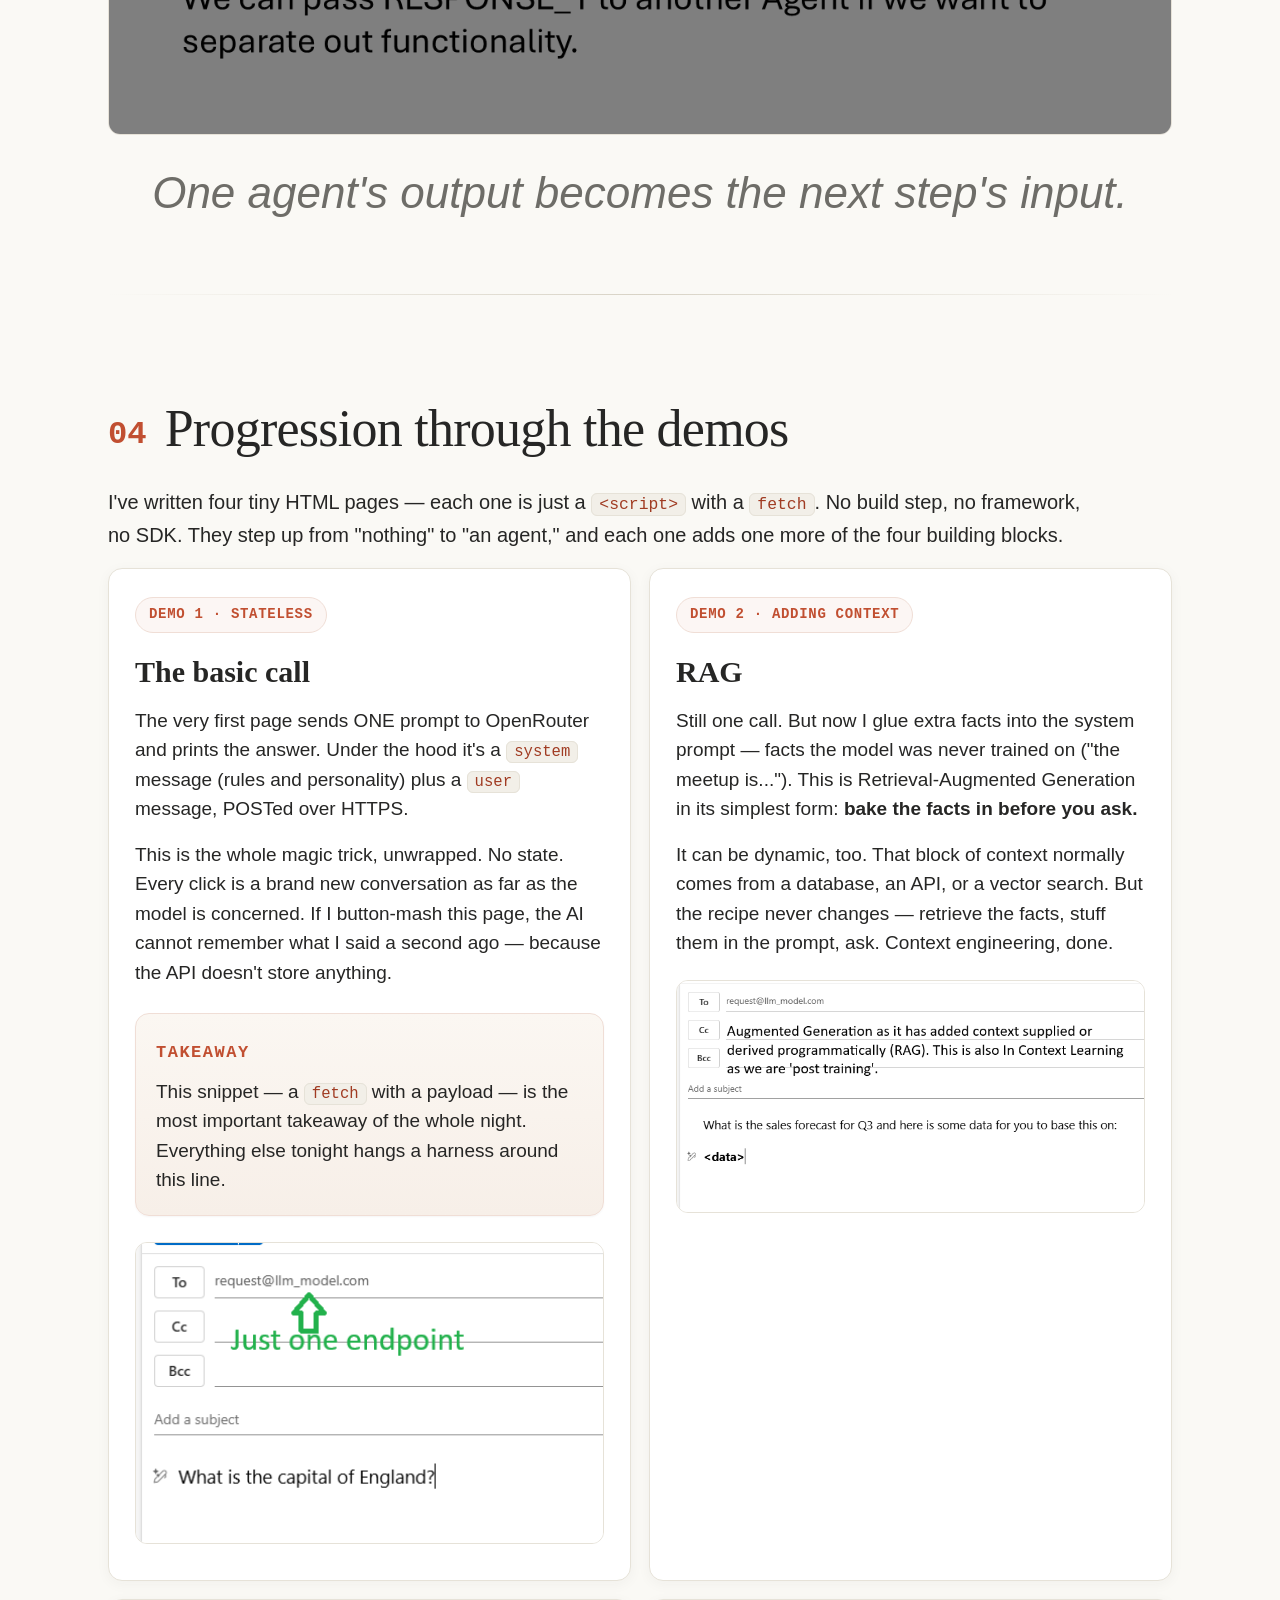
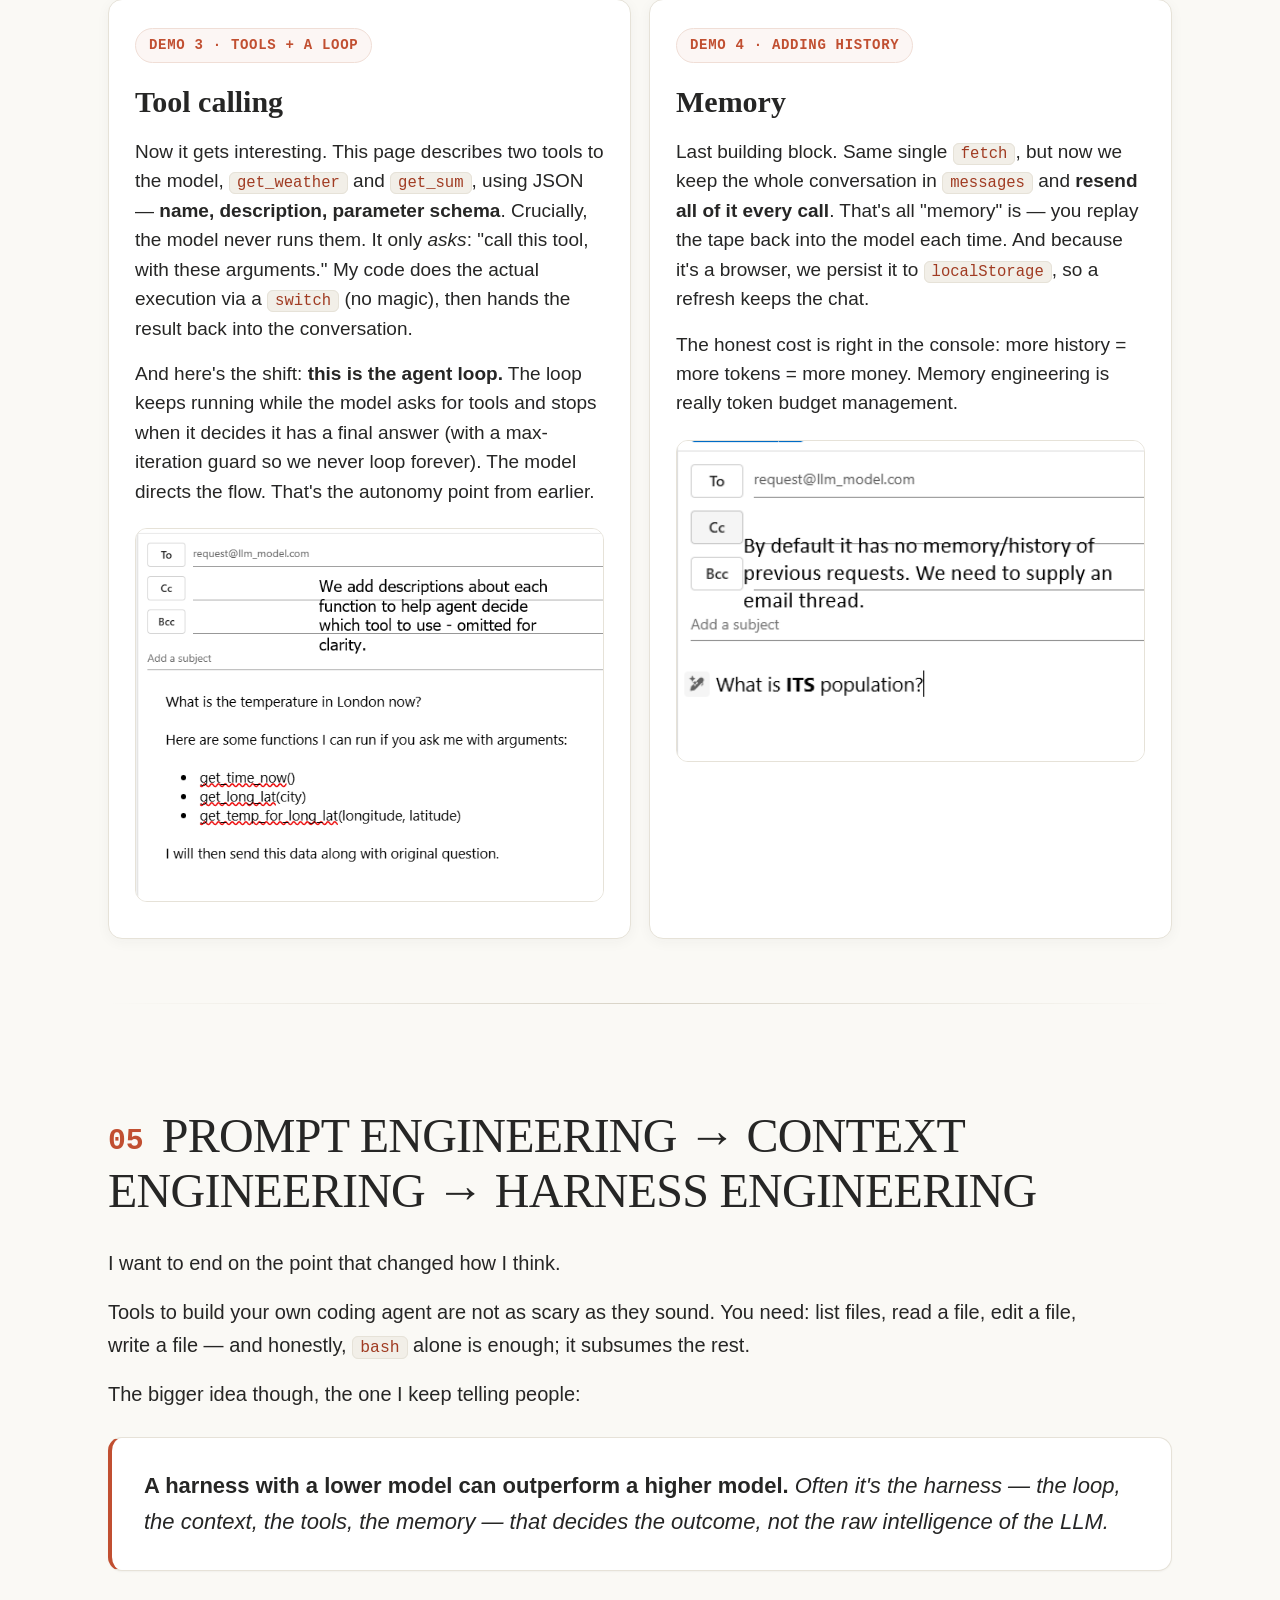
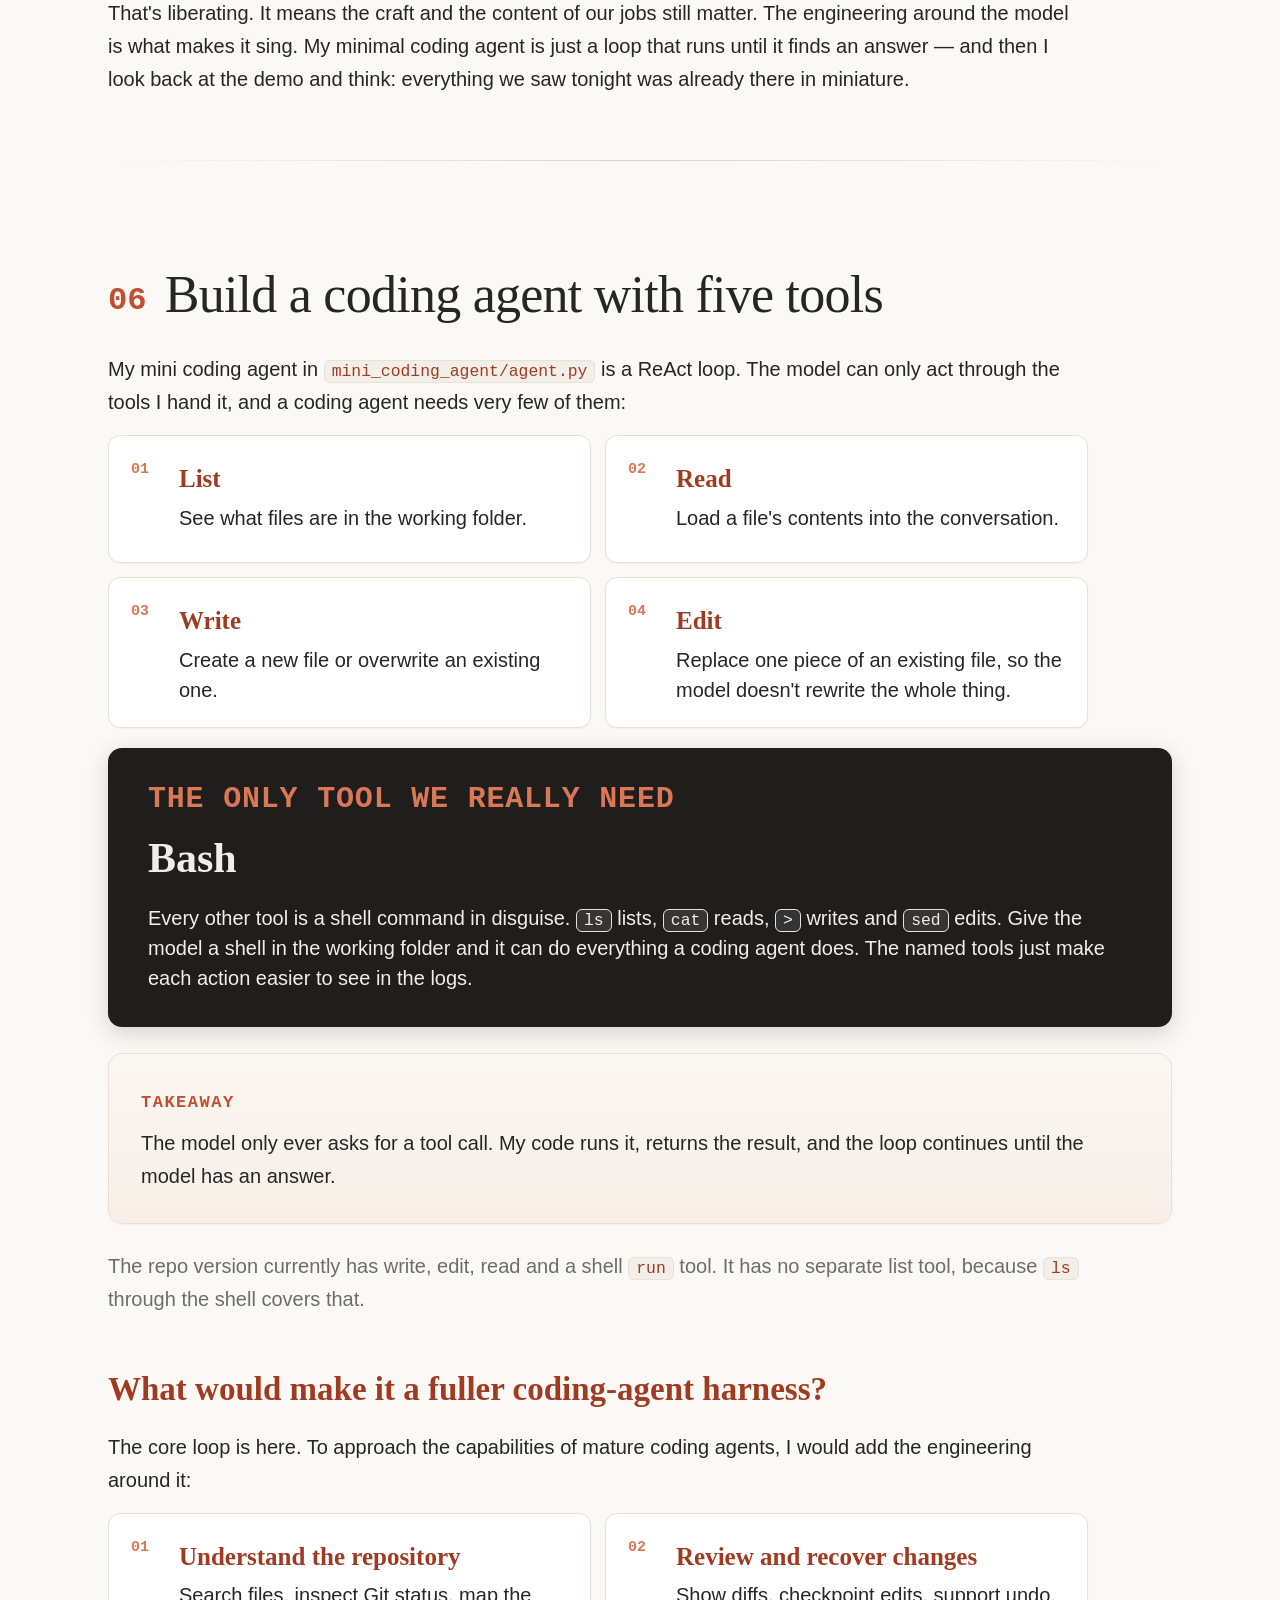
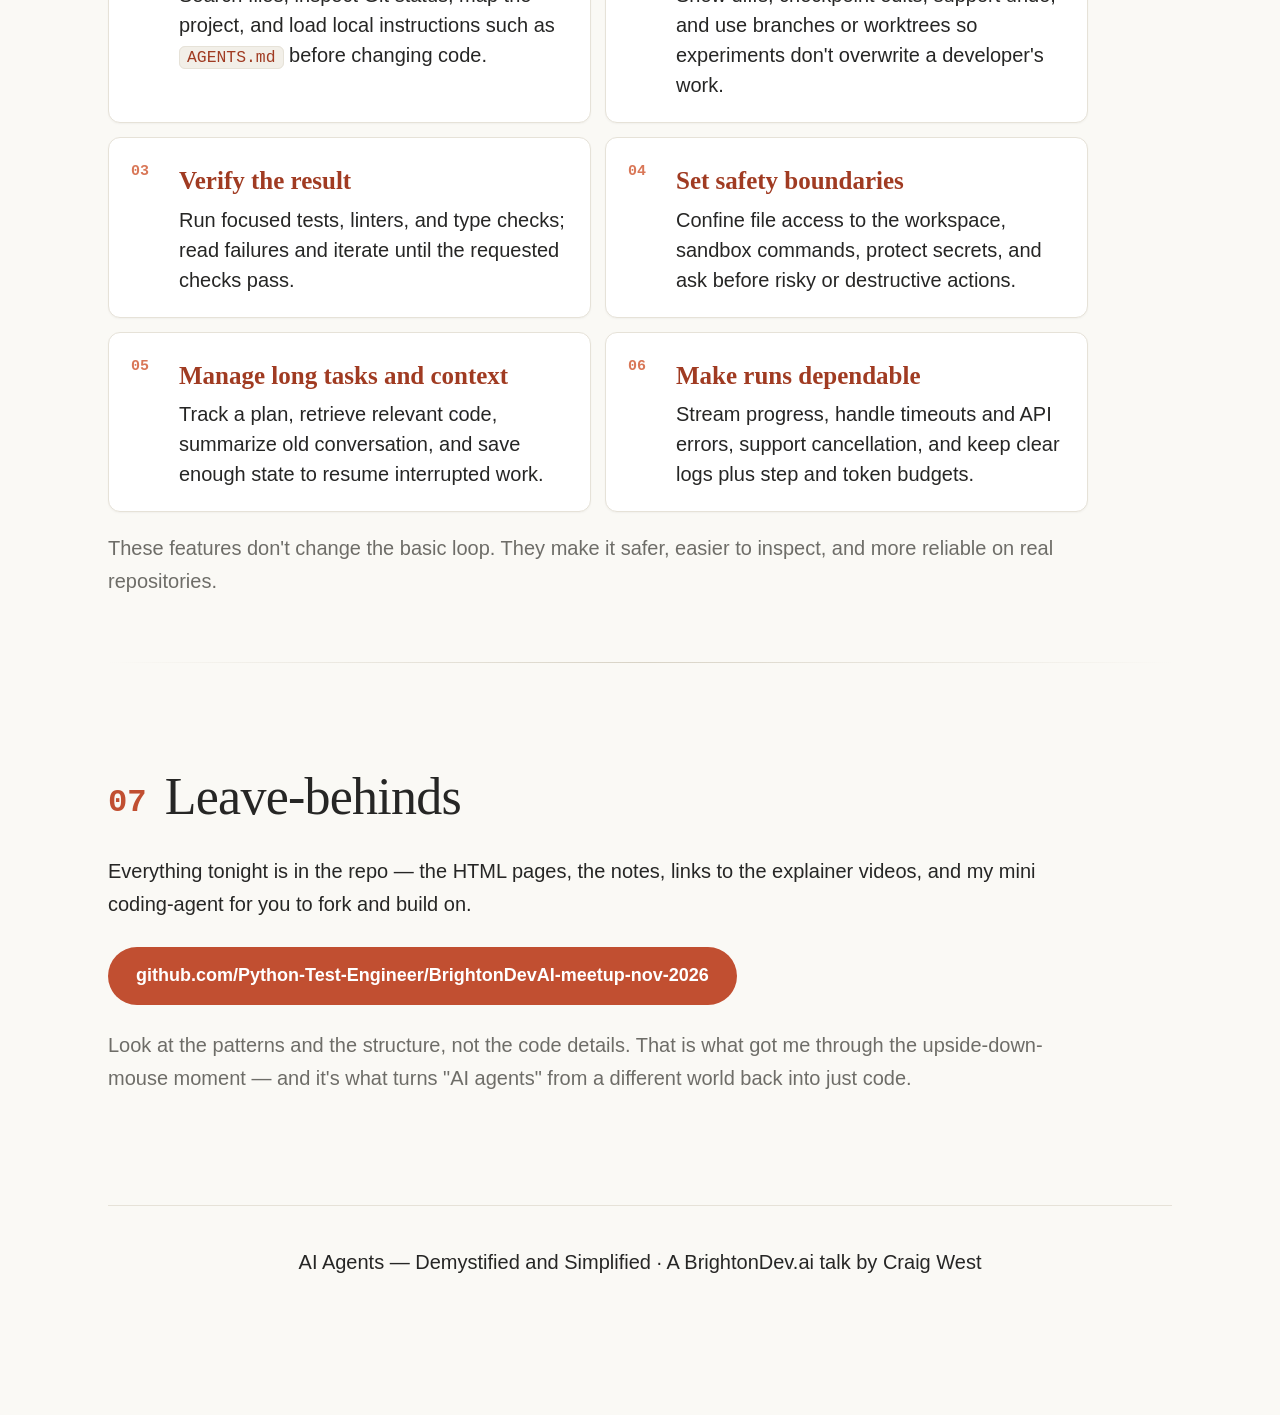
==== commit f575f30d: "expand talk 06 section" ====
--- a/TALK.html
+++ b/TALK.html
@@ -1163,6 +1163,26 @@
       </div>
       <p class="muted">The repo version currently has write, edit, read and a shell <code>run</code> tool. It has no
         separate list tool, because <code>ls</code> through the shell covers that.</p>
+
+      <h3>What would make it a fuller coding-agent harness?</h3>
+      <p>The core loop is here. To approach the capabilities of mature coding agents, I would add the engineering
+        around it:</p>
+      <ul class="building-blocks">
+        <li><b>Understand the repository</b><span>Search files, inspect Git status, map the project, and load local
+          instructions such as <code>AGENTS.md</code> before changing code.</span></li>
+        <li><b>Review and recover changes</b><span>Show diffs, checkpoint edits, support undo, and use branches or
+          worktrees so experiments don't overwrite a developer's work.</span></li>
+        <li><b>Verify the result</b><span>Run focused tests, linters, and type checks; read failures and iterate until
+          the requested checks pass.</span></li>
+        <li><b>Set safety boundaries</b><span>Confine file access to the workspace, sandbox commands, protect secrets,
+          and ask before risky or destructive actions.</span></li>
+        <li><b>Manage long tasks and context</b><span>Track a plan, retrieve relevant code, summarize old conversation,
+          and save enough state to resume interrupted work.</span></li>
+        <li><b>Make runs dependable</b><span>Stream progress, handle timeouts and API errors, support cancellation, and
+          keep clear logs plus step and token budgets.</span></li>
+      </ul>
+      <p class="muted">These features don't change the basic loop. They make it safer, easier to inspect, and more
+        reliable on real repositories.</p>
     </section>
 
     <hr class="divider">
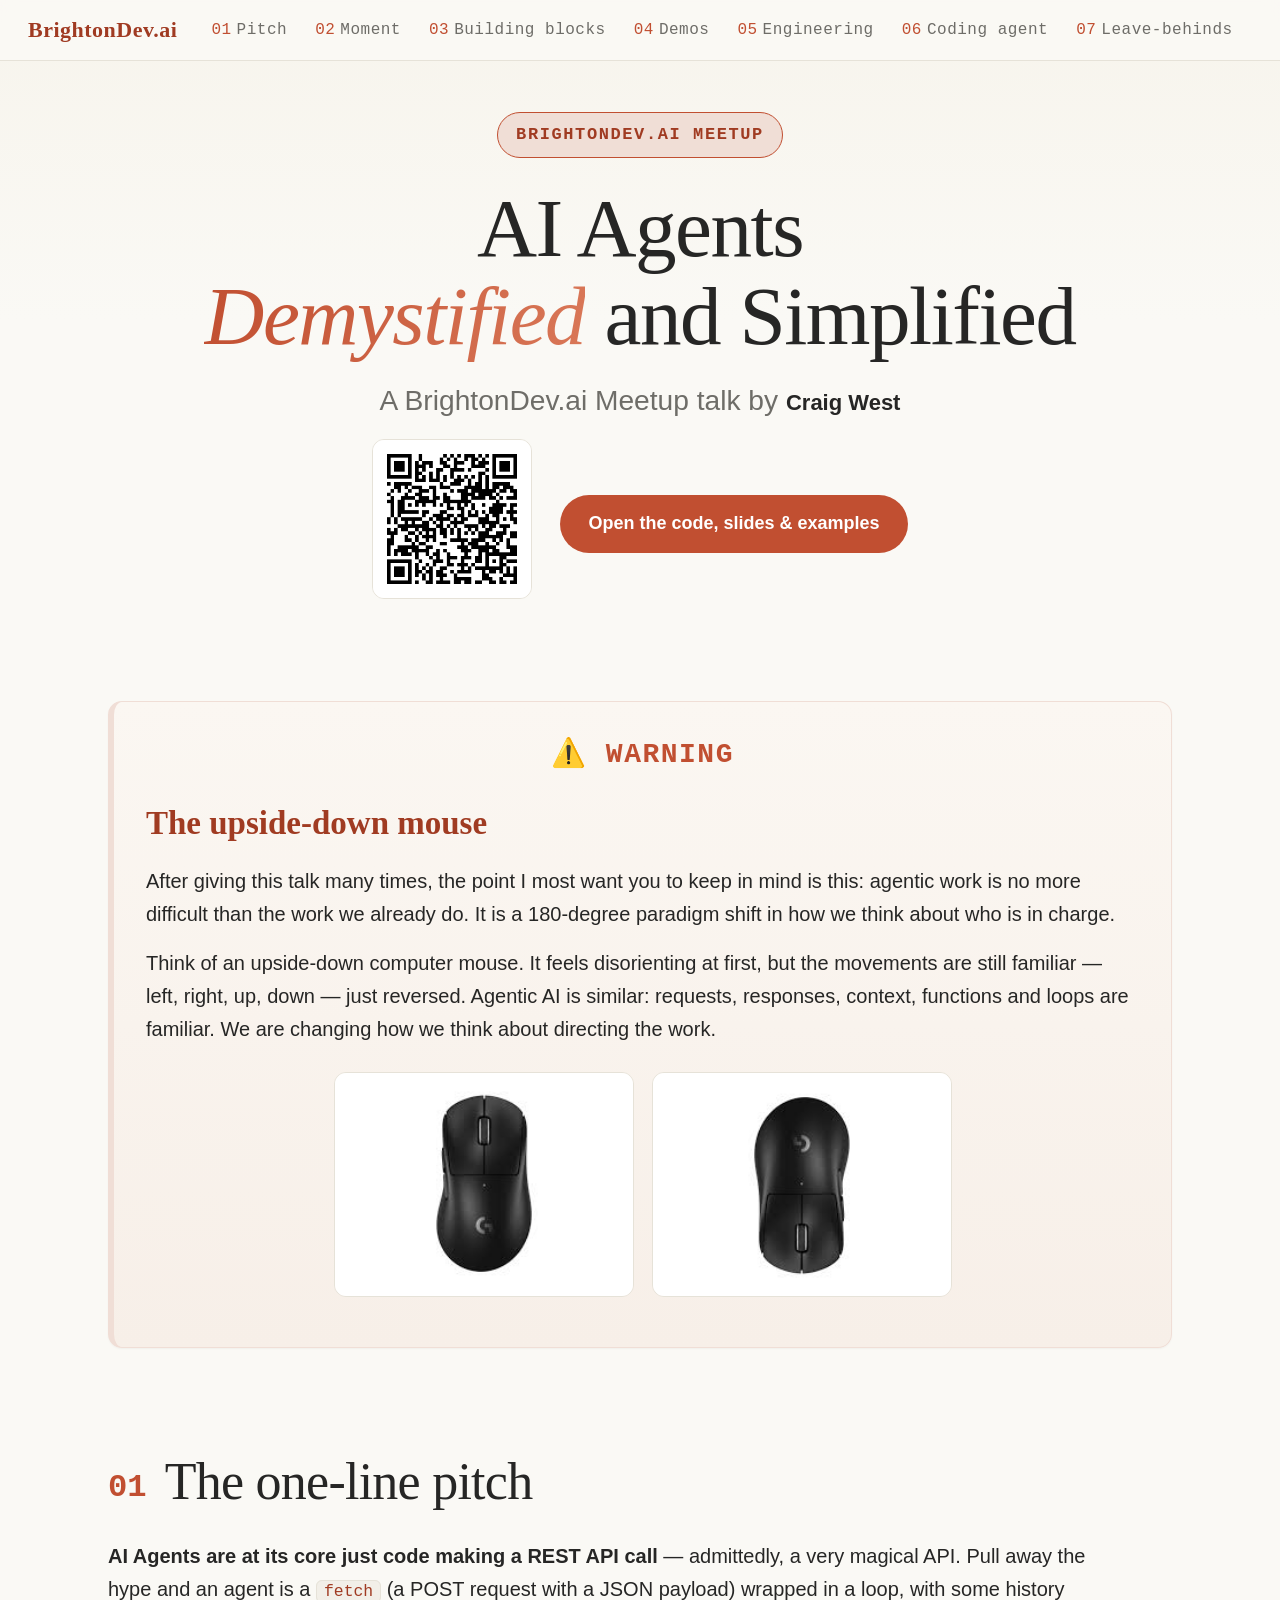
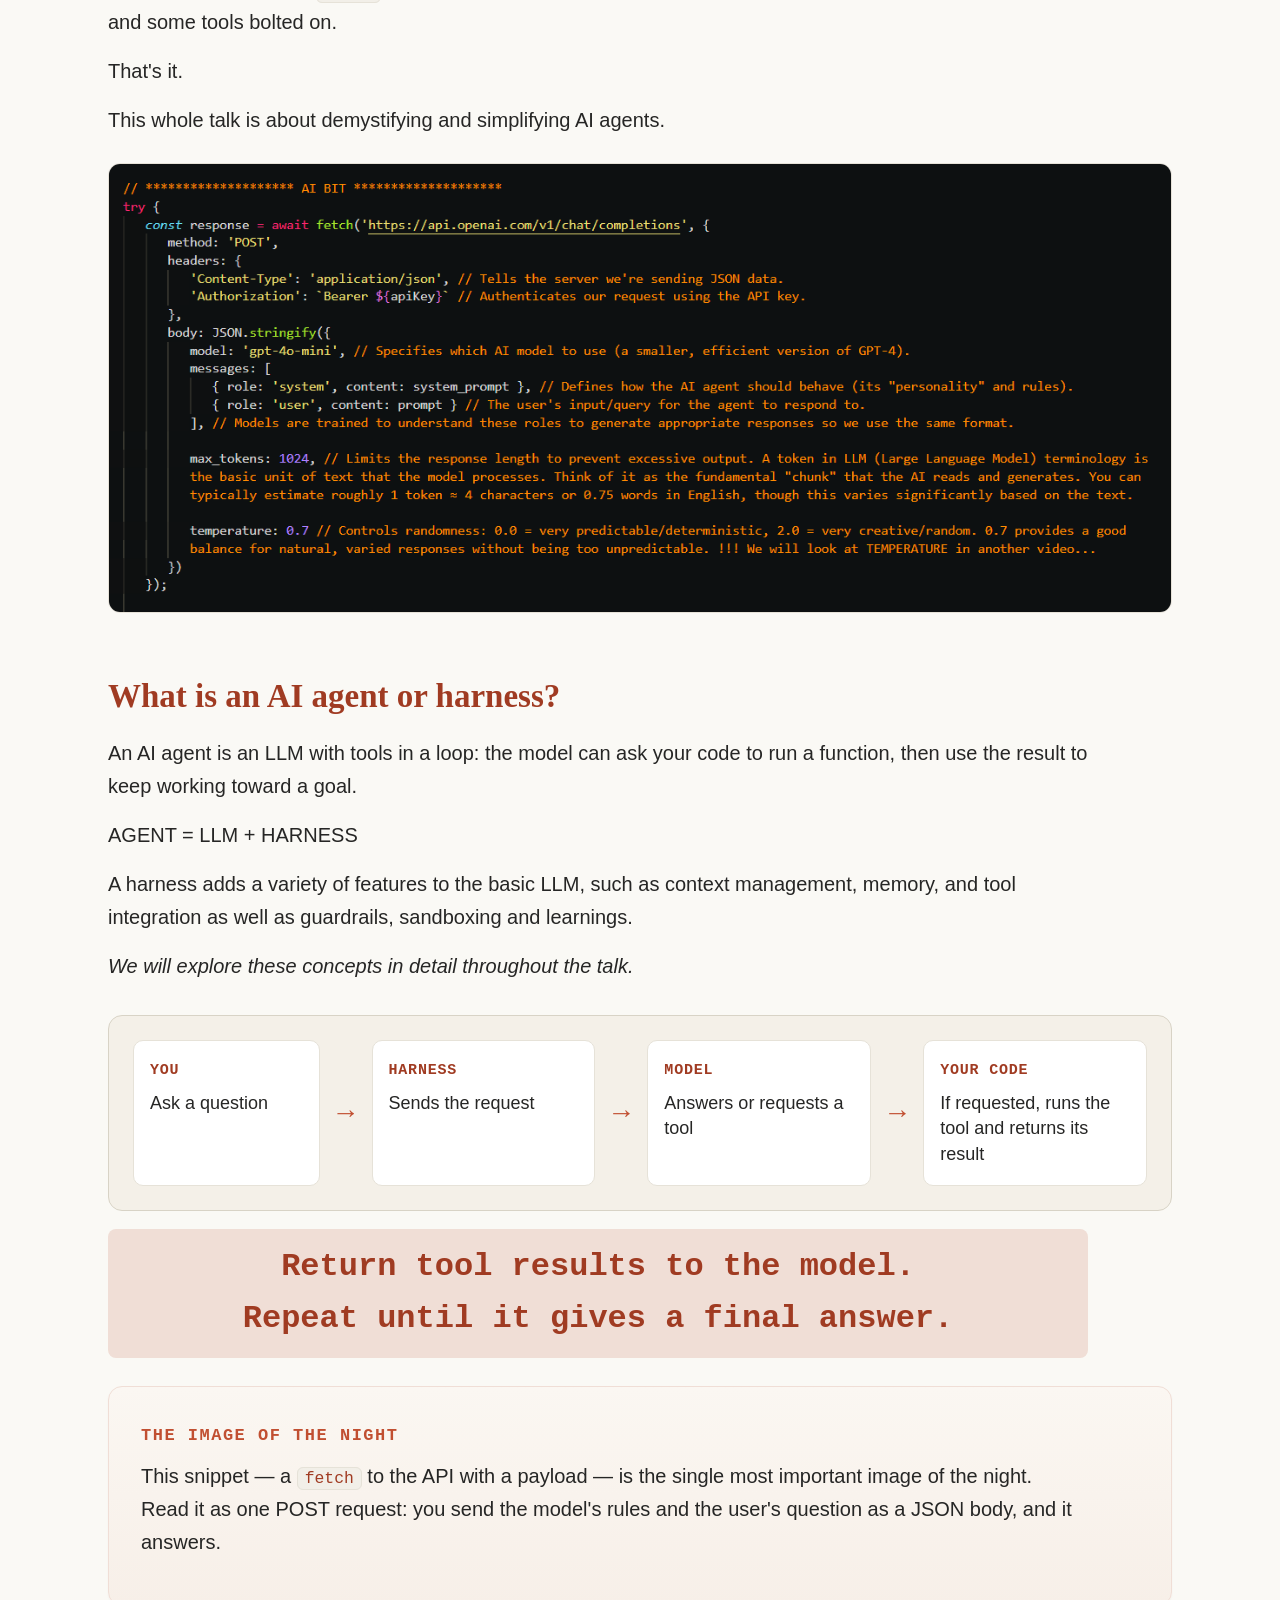
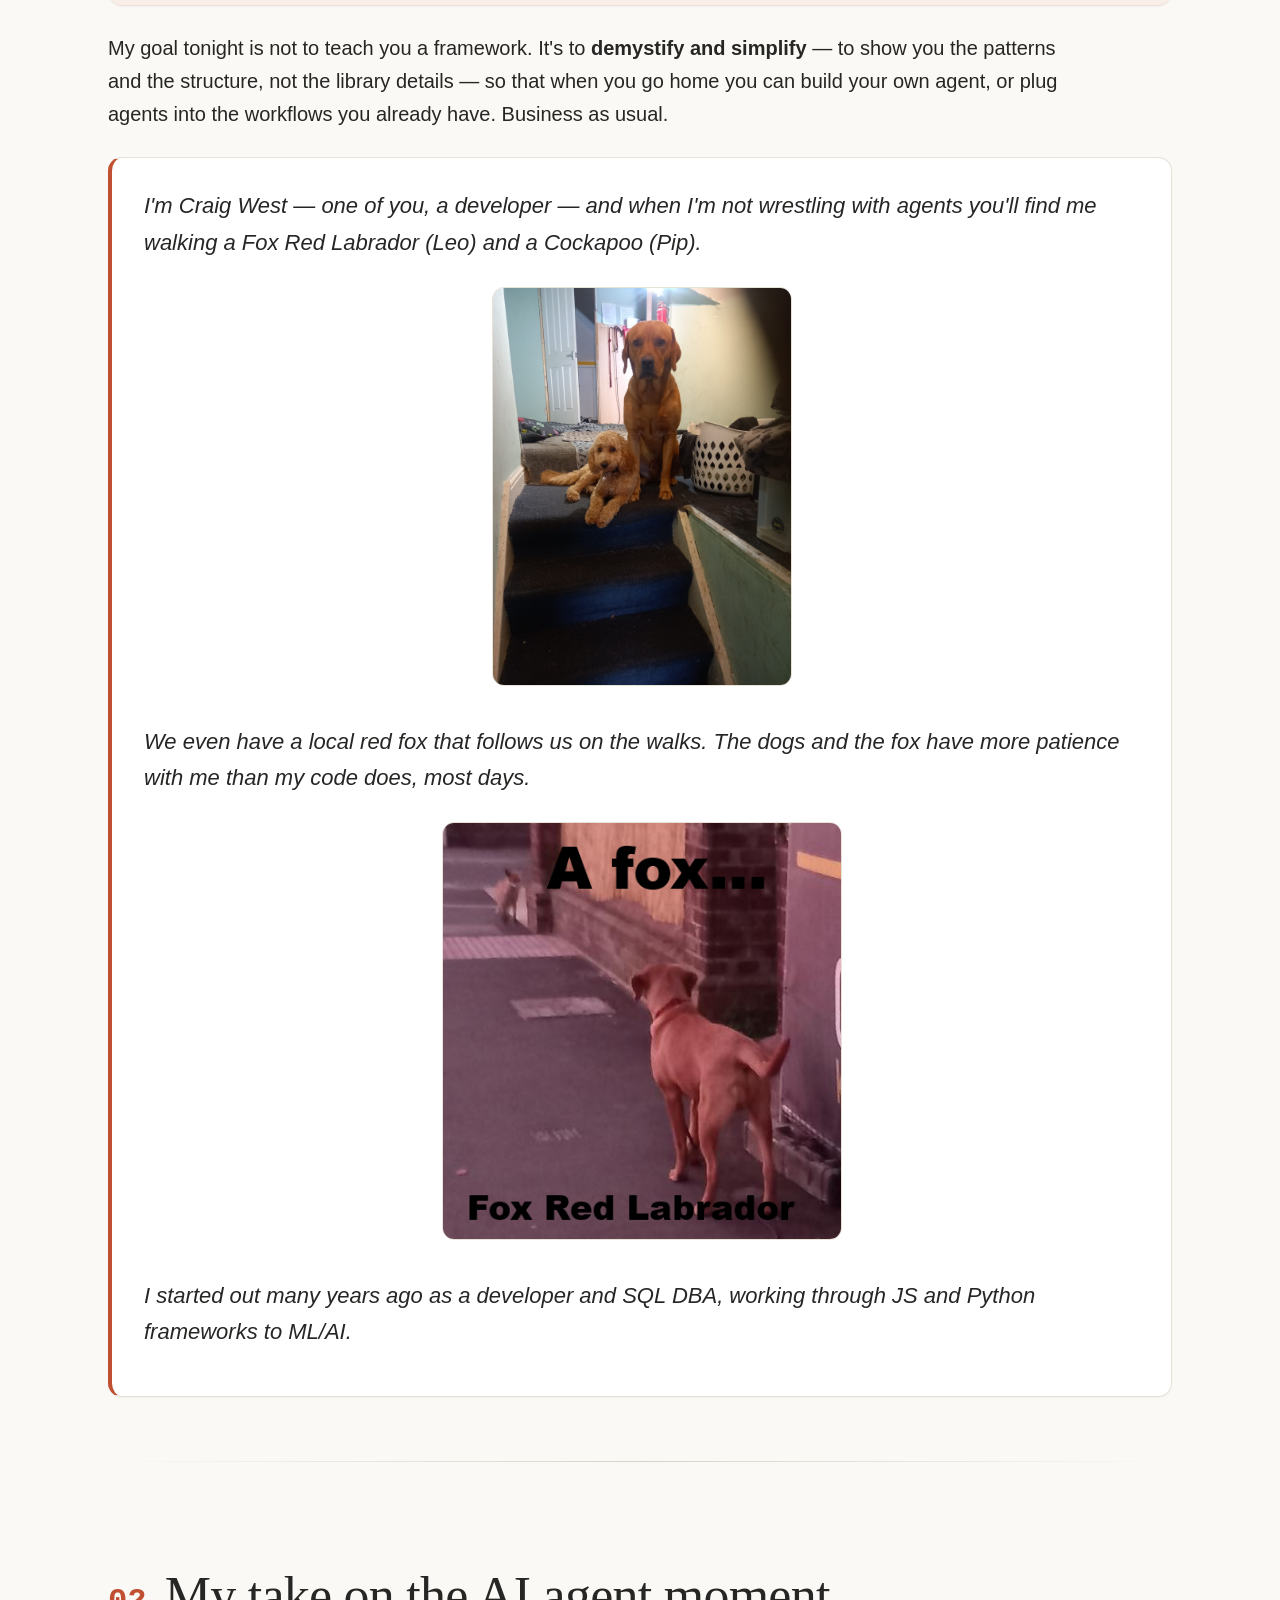
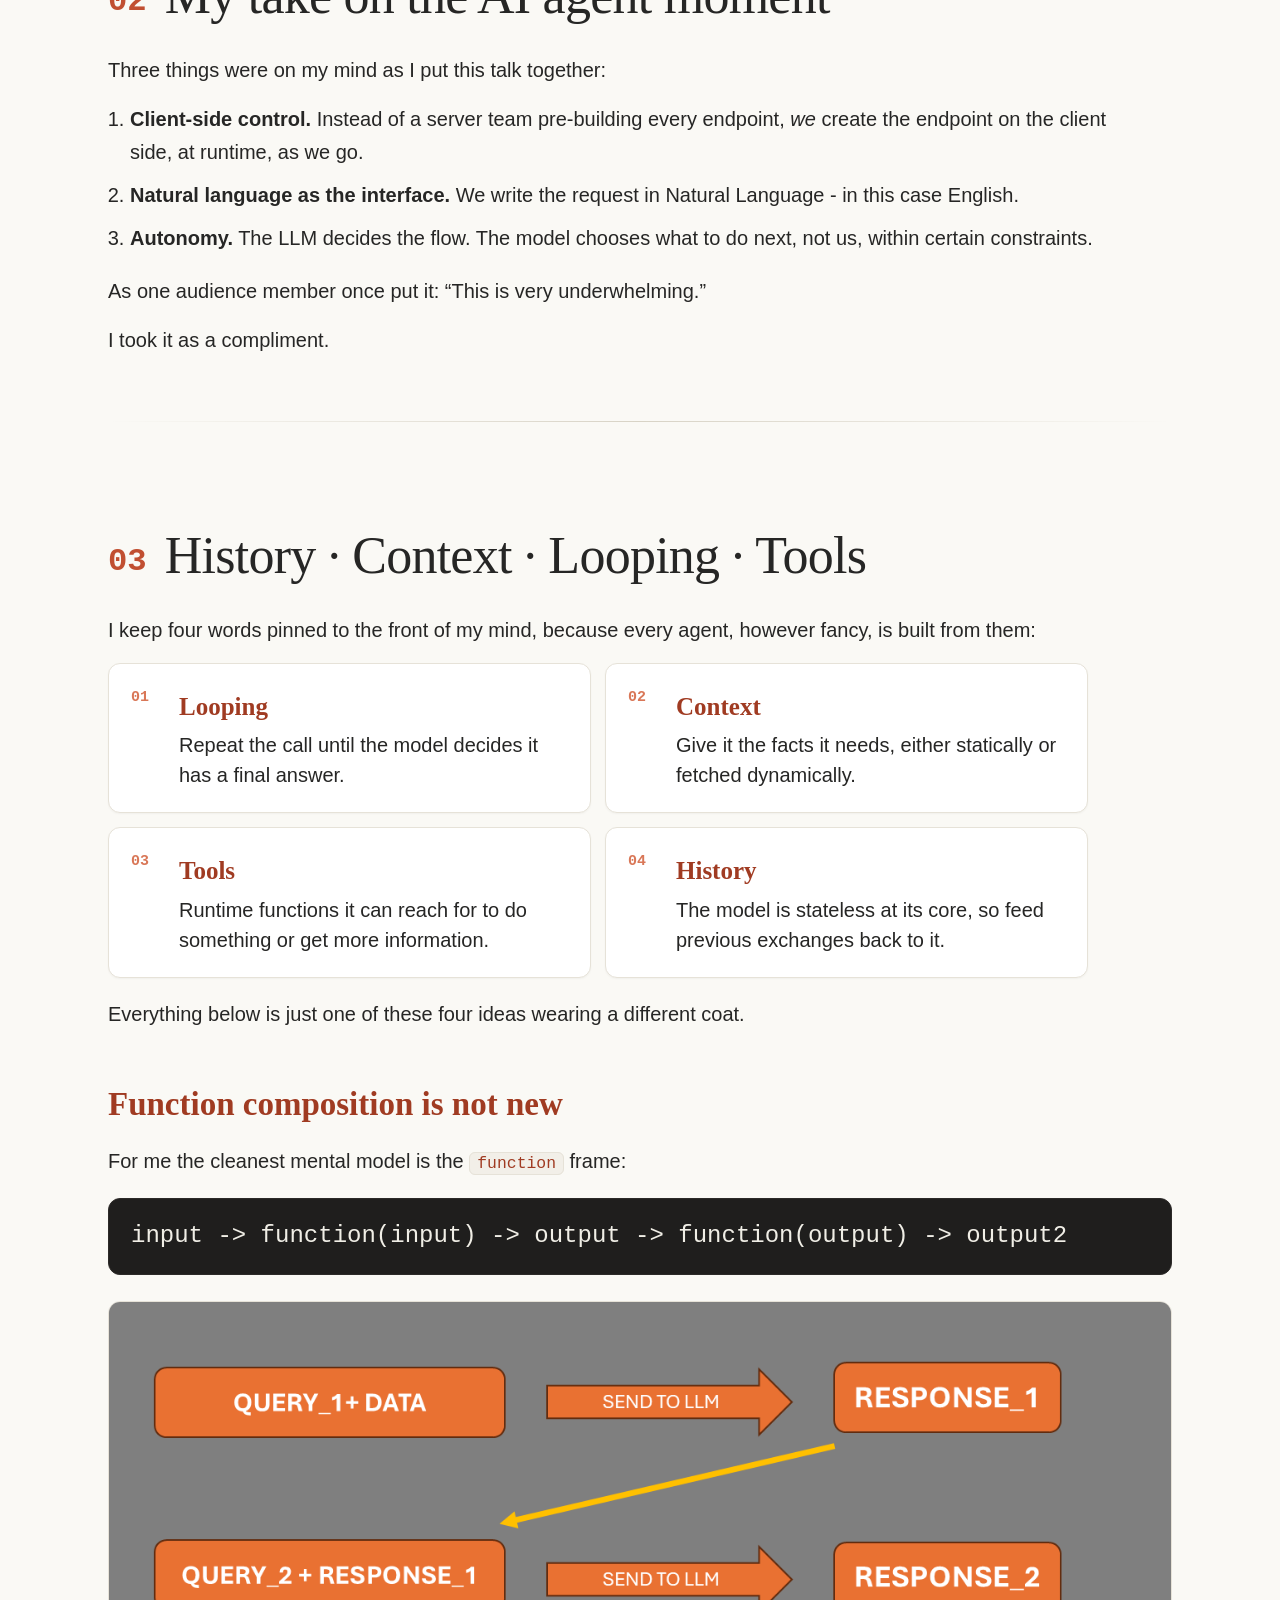
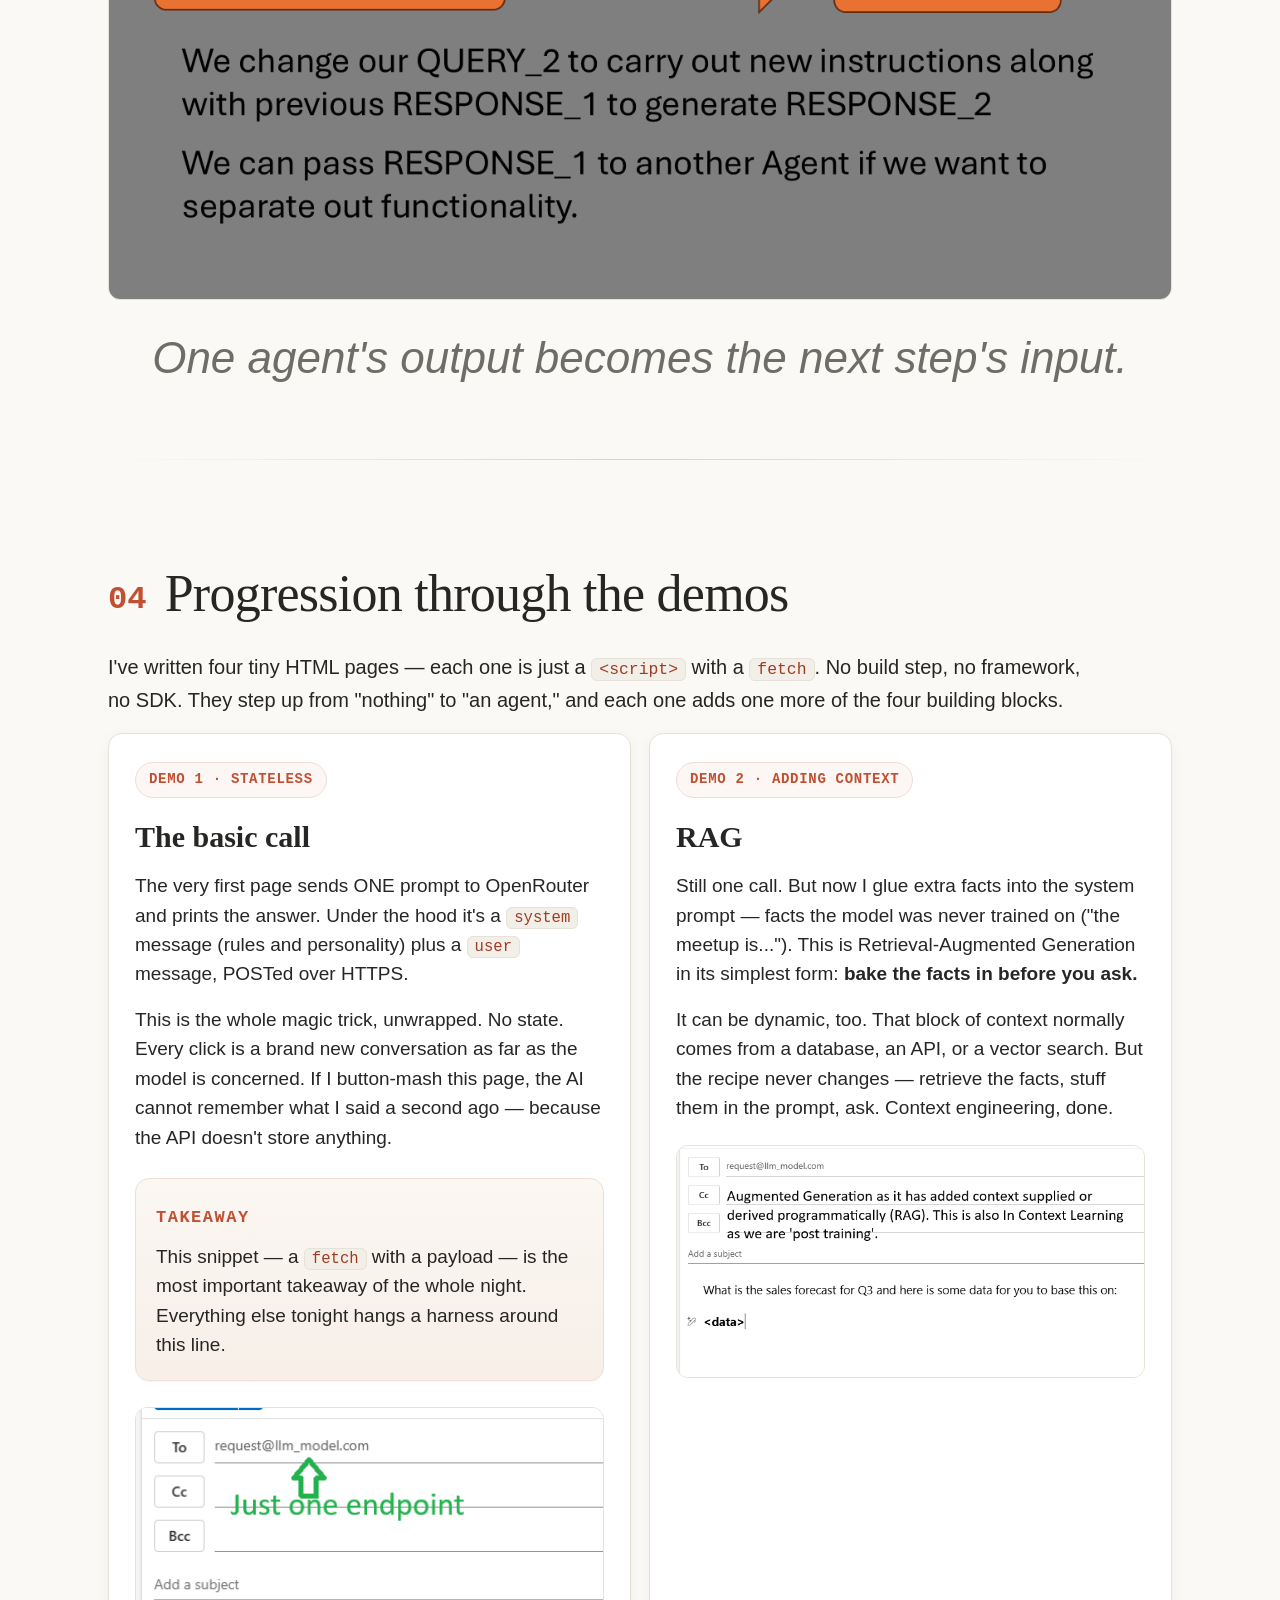
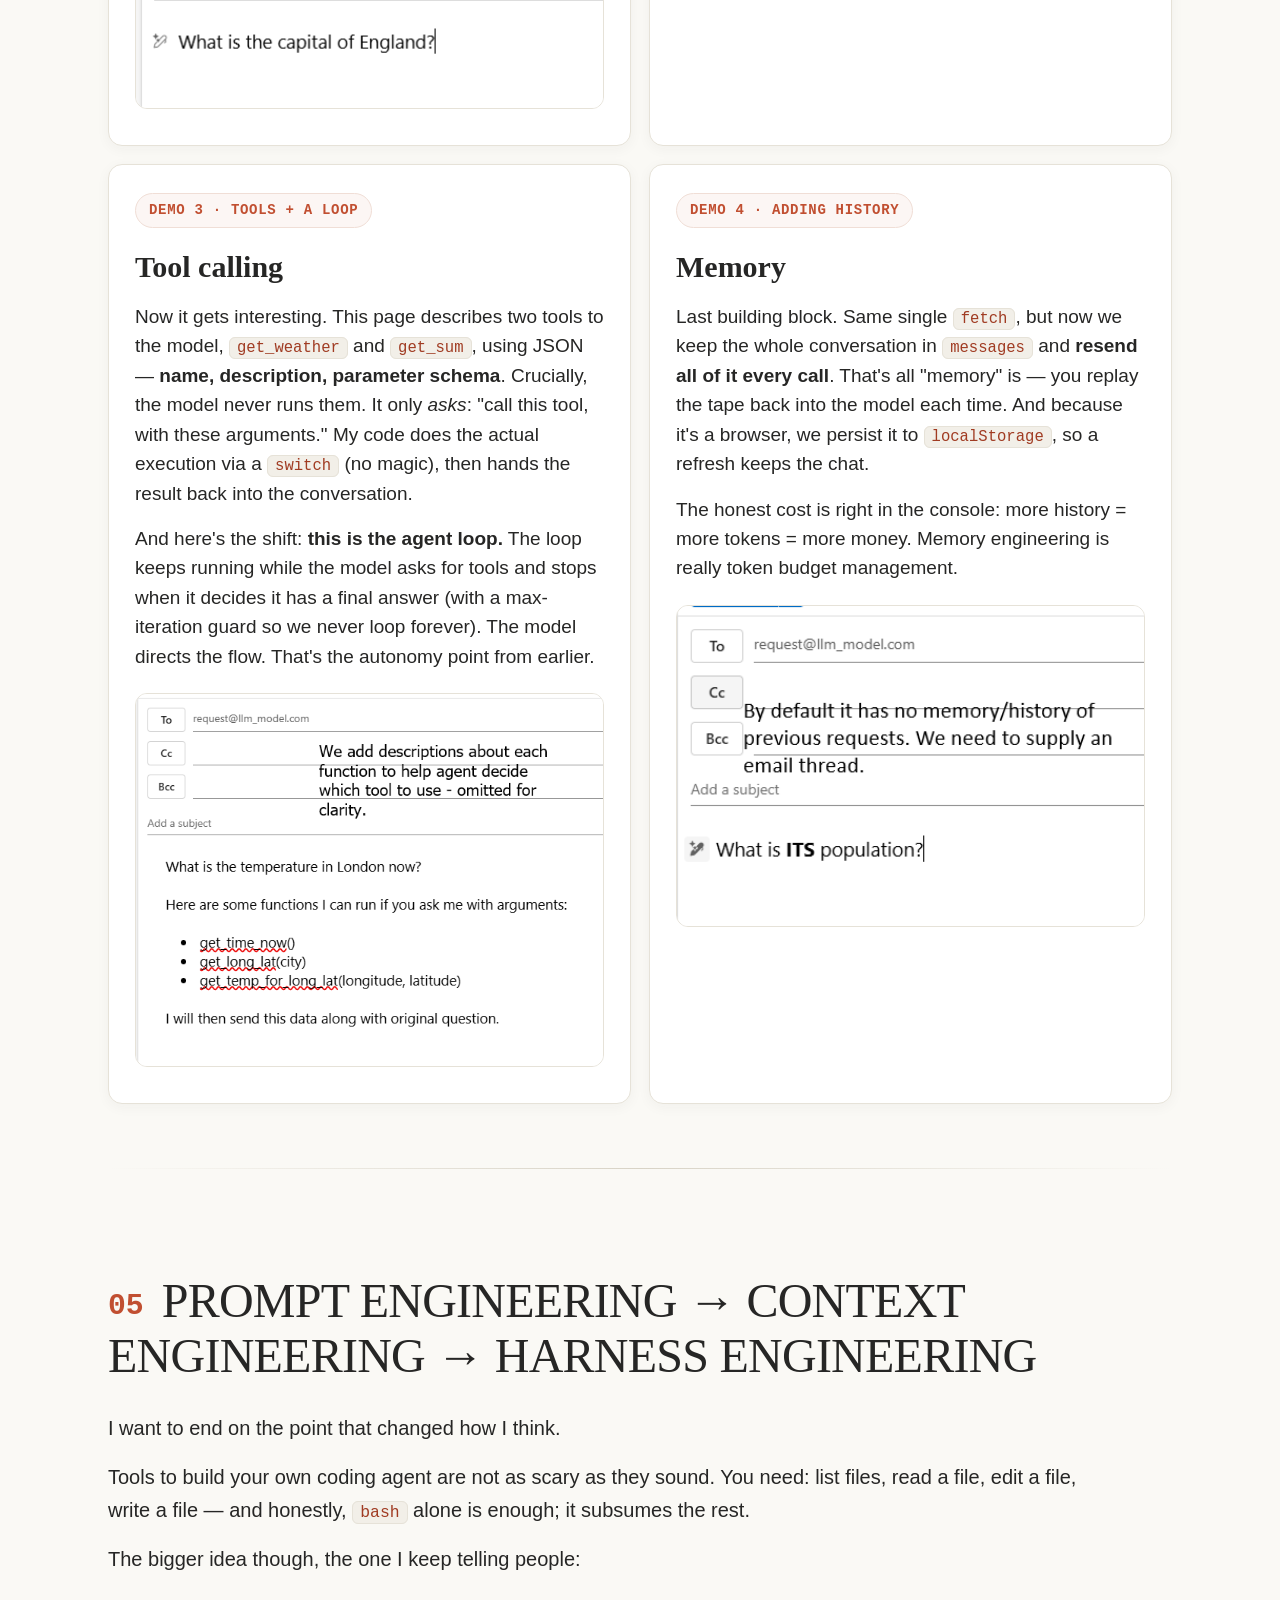
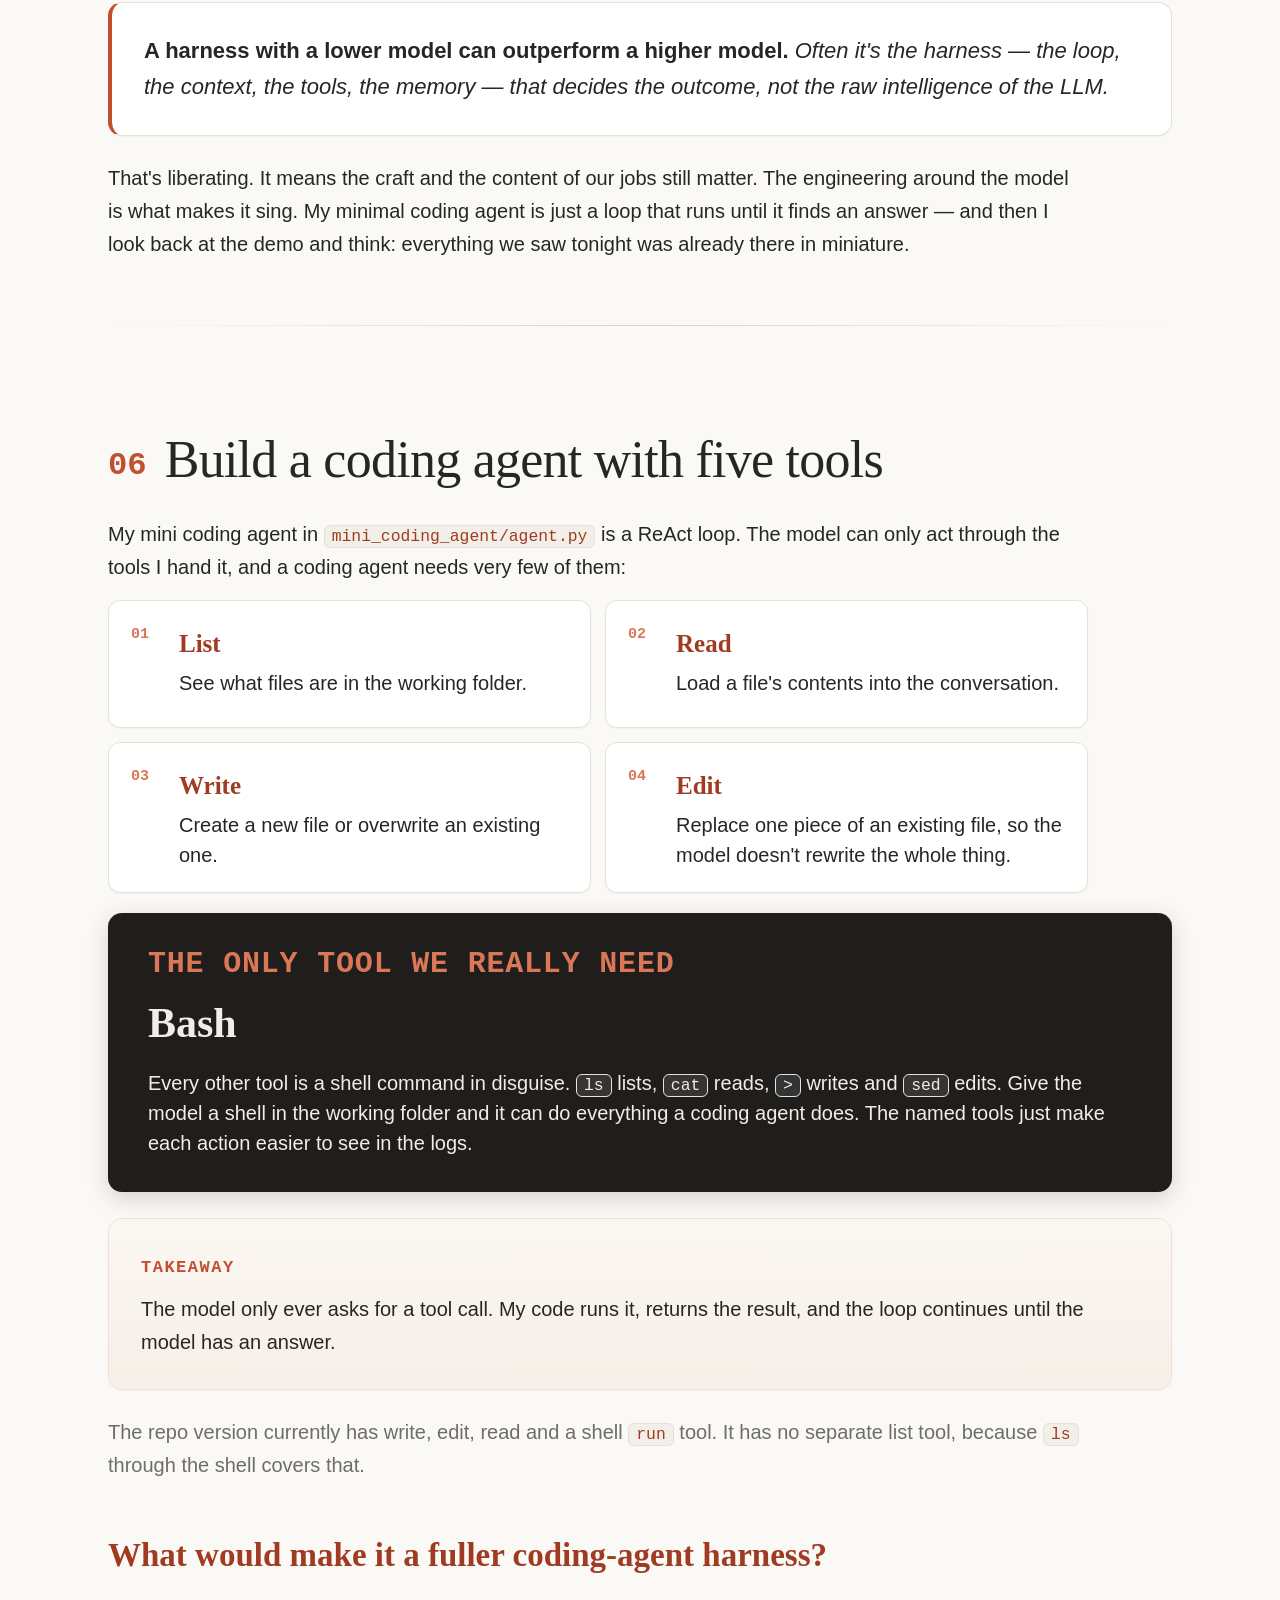
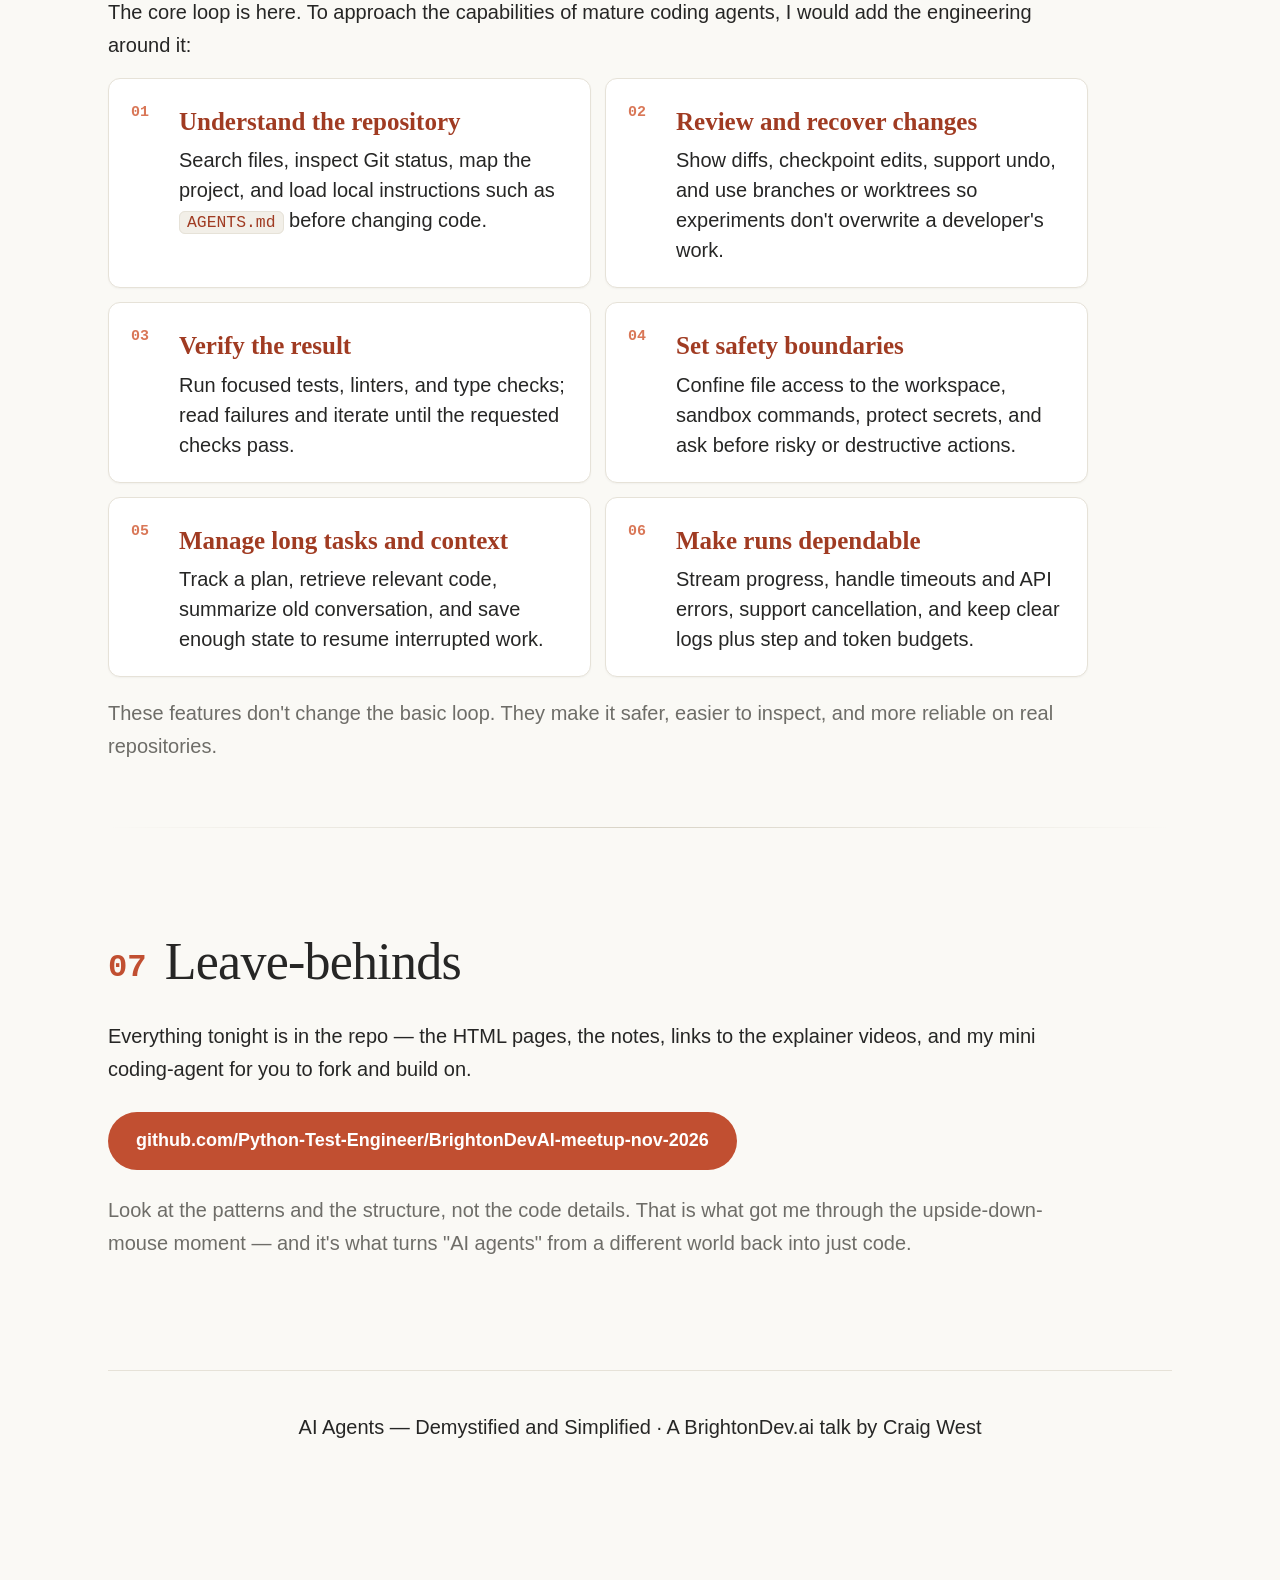
==== commit 7b6cee6f: "edit talk" ====
--- a/TALK.html
+++ b/TALK.html
@@ -83,6 +83,7 @@
       font-weight: 600;
       color: var(--clay-strong);
       margin-right: 18px;
+      padding: 0;
       white-space: nowrap;
     }
 
@@ -265,6 +266,21 @@
     .card.note {
       background: linear-gradient(180deg, #fbf7f2, #f7efe8);
       border-color: var(--clay-soft);
+    }
+
+    .mouse-warning {
+      border-left: 6px solid var(--clay);
+    }
+
+    .mouse-warning h3 {
+      margin-top: 0;
+    }
+
+    .card.note.mouse-warning .tag {
+      display: block;
+      font-size: 28px;
+      text-align: center;
+      margin-bottom: 18px;
     }
 
     .card.note .tag {
@@ -881,11 +897,11 @@
   </style>
 </head>
 
-<body>
+<body id="top">
   <a class="skip-link" href="#pitch">Skip to the learning notes</a>
 
   <nav class="top" aria-label="Talk sections">
-    <span class="brand">BrightonDev.ai</span>
+    <a class="brand" href="#top">BrightonDev.ai</a>
     <a href="#pitch"><span class="n">01</span>Pitch</a>
     <a href="#moment"><span class="n">02</span>Moment</a>
     <a href="#blocks"><span class="n">03</span>Building blocks</a>
@@ -899,11 +915,11 @@
     <span class="eyebrow">BrightonDev.ai Meetup</span>
     <h1>AI Agents<br><span class="grad">Demystified</span> and Simplified</h1>
     <p class="sub">A BrightonDev.ai Meetup talk by <span class="author"><b>Craig West</b></span></p>
-    <div class="learning-path" aria-label="What you will learn">
+    <!-- <div class="learning-path" aria-label="What you will learn">
       <div><b>01 · See it</b><span>One familiar API request</span></div>
       <div><b>02 · Trace it</b><span>Follow the tool loop</span></div>
       <div><b>03 · Build it</b><span>Reuse the harness pattern</span></div>
-    </div>
+    </div> -->
     <div class="hero-resources">
       <figure class="fig-qr">
         <img src="./qr.png" alt="QR code linking to the GitHub repo">
@@ -914,21 +930,43 @@
       </a>
     </div>
   </header>
-
+  <br><br>
   <main class="wrap">
+
+    <aside class="card note mouse-warning" role="note" aria-label="Warning: upside-down mouse perspective">
+      <span class="tag">⚠️ Warning</span>
+      <h3>The upside-down mouse</h3>
+      <p>After giving this talk many times, the point I most want you to keep in mind is this: agentic work is no more
+        difficult than the work we already do. It is a 180-degree paradigm shift in how we think about who is in
+        charge.</p>
+      <p>Think of an upside-down computer mouse. It feels disorienting at first, but the movements are still familiar —
+        left, right, up, down — just reversed. Agentic AI is similar: requests, responses, context, functions and loops
+        are familiar. We are changing how we think about directing the work.</p>
+      <div class="img-row">
+        <figure><img src="./images/mouse-up.jpg" alt="Computer mouse the right way up"></figure>
+        <figure><img src="./images/mouse-down.jpg" alt="The same computer mouse turned upside down"></figure>
+      </div>
+    </aside>
 
     <!-- ============ PITCH ============ -->
     <section id="pitch">
       <h2><span class="num">01</span>The one-line pitch</h2>
-      <p><strong>AI Agents are just code making a REST API call</strong> — admittedly, a very magical API. Pull away the
+      <p><strong>AI Agents are at its core just code making a REST API call</strong> — admittedly, a very magical API.
+        Pull away the
         hype and an agent is a <code>fetch</code> (a POST request with a JSON payload) wrapped in a loop, with some
         history and some tools bolted on.</p>
       <p>That's it.</p>
       <p>This whole talk is about demystifying and simplifying AI agents.</p>
+      <figure class="fig-api">
+        <img src="./01-REST-API.png" alt="A fetch to the API with a payload">
+      </figure>
+
       <h3>What is an AI agent or harness?</h3>
       <p>An AI agent is an LLM with tools in a loop: the model can ask your code to run a function, then use the result
         to keep working toward a goal.</p>
-      <p>A harness adds context and memory around that loop — the parts that help it work reliably on a real task.</p>
+      <p>AGENT = LLM + HARNESS</p>
+      <p>A harness adds a variety of features to the basic LLM, such as context management, memory, and tool integration
+        as well as guardrails, sandboxing and learnings.</p>
       <p><em>We will explore these concepts in detail throughout the talk.</em></p>
 
       <div class="agent-flow" role="img"
@@ -943,9 +981,9 @@
       </div>
       <p class="flow-loop">Return tool results to the model. <br>Repeat until it gives a final answer.</p>
 
-      <figure class="fig-api">
+      <!-- <figure class="fig-api">
         <img src="./01-REST-API.png" alt="A fetch to the API with a payload">
-      </figure>
+      </figure> -->
 
       <div class="card note">
         <span class="tag">The image of the night</span>
@@ -995,17 +1033,6 @@
       </ol>
       <p>As one audience member once put it: “This is very underwhelming.”</p>
       <p>I took it as a compliment.</p>
-
-      <h3>The upside-down mouse</h3>
-      <p>Here's the image I keep coming back to. Picture an upside-down computer mouse. When you pick one up the wrong
-        way round, it's disorienting — but it's the <em>same</em> set of movements. Left, right, up, down. Just
-        reversed. It takes a while to retrain your hand, but you already know how to do the motions.</p>
-      <div class="img-row">
-        <figure><img src="./images/mouse-up.jpg" alt="Mouse the right way up"></figure>
-        <figure><img src="./images/mouse-down.jpg" alt="Upside-down mouse"></figure>
-      </div>
-      <p>Agentic AI is the upside-down mouse. The concepts are familiar — request, response, context, functions, loops.
-        We've just got to flip how we think about who's in charge.</p>
     </section>
 
     <hr class="divider">
@@ -1169,17 +1196,17 @@
         around it:</p>
       <ul class="building-blocks">
         <li><b>Understand the repository</b><span>Search files, inspect Git status, map the project, and load local
-          instructions such as <code>AGENTS.md</code> before changing code.</span></li>
+            instructions such as <code>AGENTS.md</code> before changing code.</span></li>
         <li><b>Review and recover changes</b><span>Show diffs, checkpoint edits, support undo, and use branches or
-          worktrees so experiments don't overwrite a developer's work.</span></li>
+            worktrees so experiments don't overwrite a developer's work.</span></li>
         <li><b>Verify the result</b><span>Run focused tests, linters, and type checks; read failures and iterate until
-          the requested checks pass.</span></li>
+            the requested checks pass.</span></li>
         <li><b>Set safety boundaries</b><span>Confine file access to the workspace, sandbox commands, protect secrets,
-          and ask before risky or destructive actions.</span></li>
+            and ask before risky or destructive actions.</span></li>
         <li><b>Manage long tasks and context</b><span>Track a plan, retrieve relevant code, summarize old conversation,
-          and save enough state to resume interrupted work.</span></li>
+            and save enough state to resume interrupted work.</span></li>
         <li><b>Make runs dependable</b><span>Stream progress, handle timeouts and API errors, support cancellation, and
-          keep clear logs plus step and token budgets.</span></li>
+            keep clear logs plus step and token budgets.</span></li>
       </ul>
       <p class="muted">These features don't change the basic loop. They make it safer, easier to inspect, and more
         reliable on real repositories.</p>
